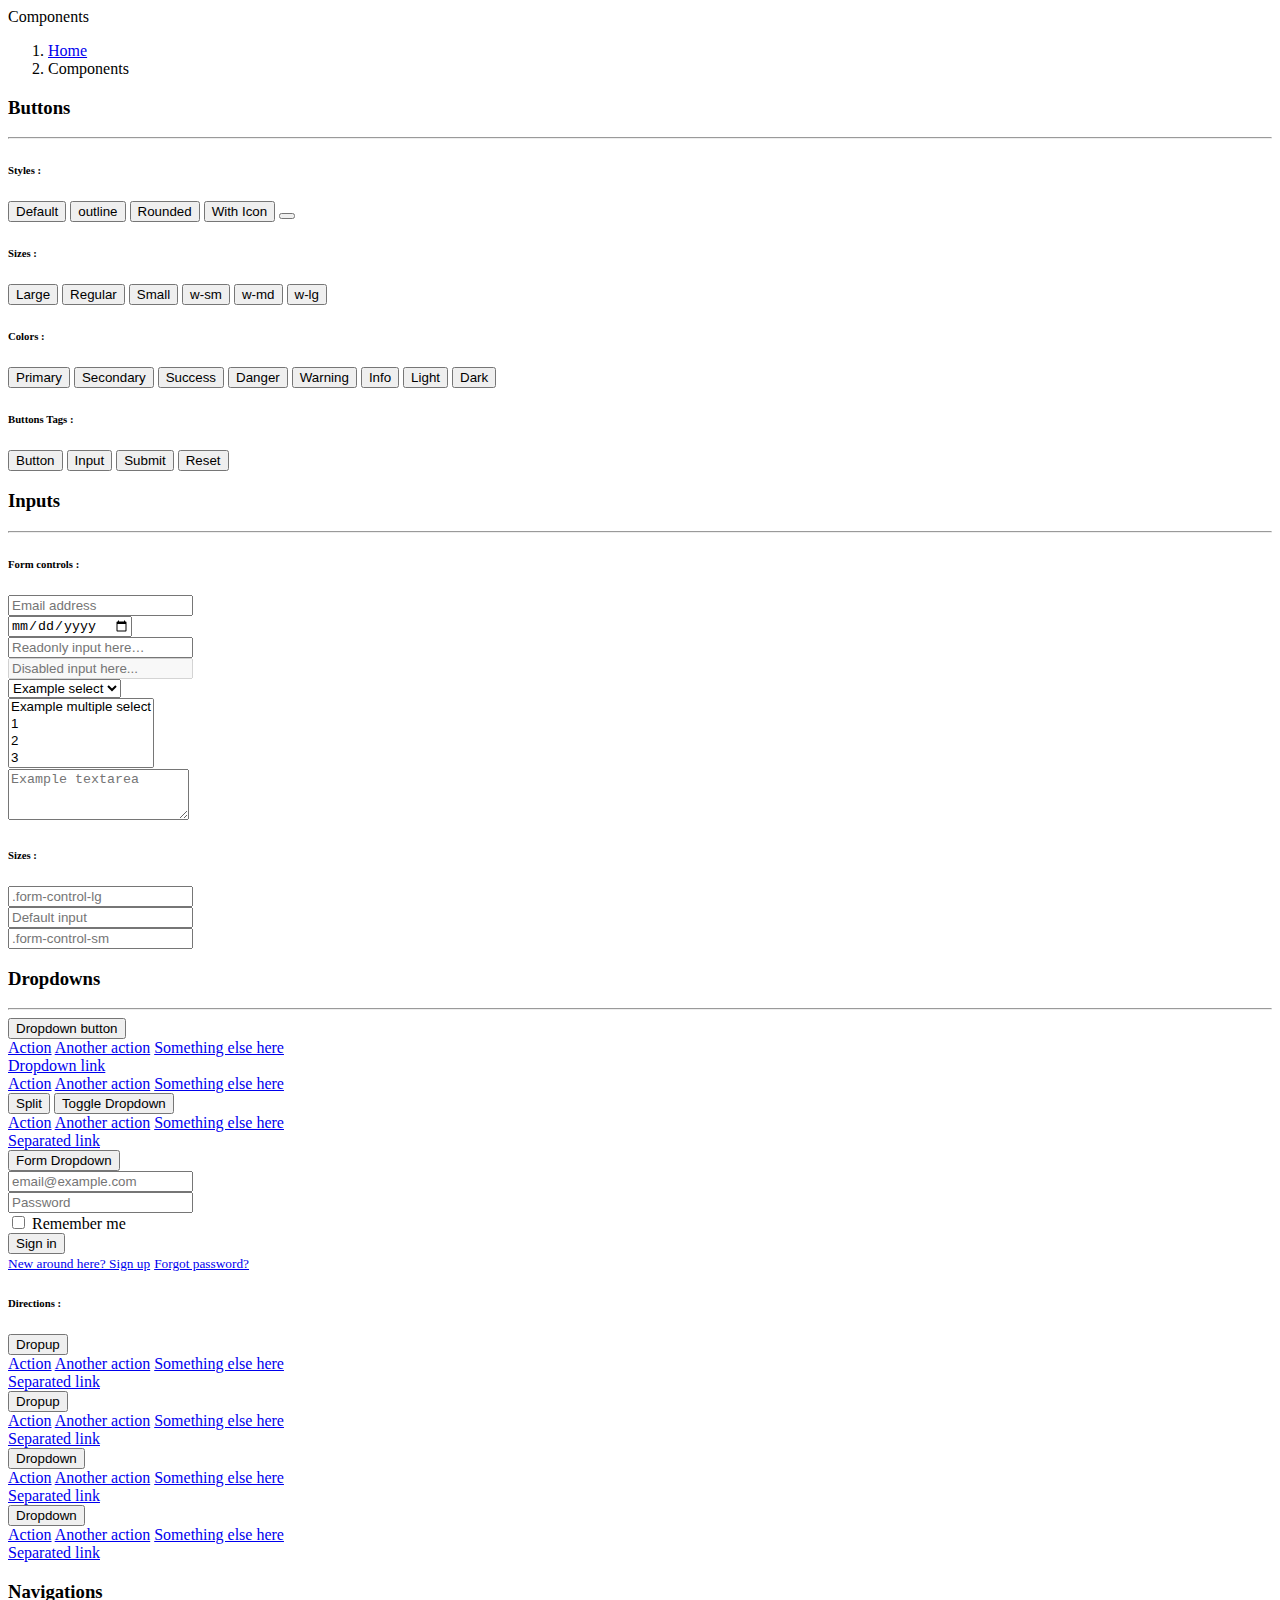
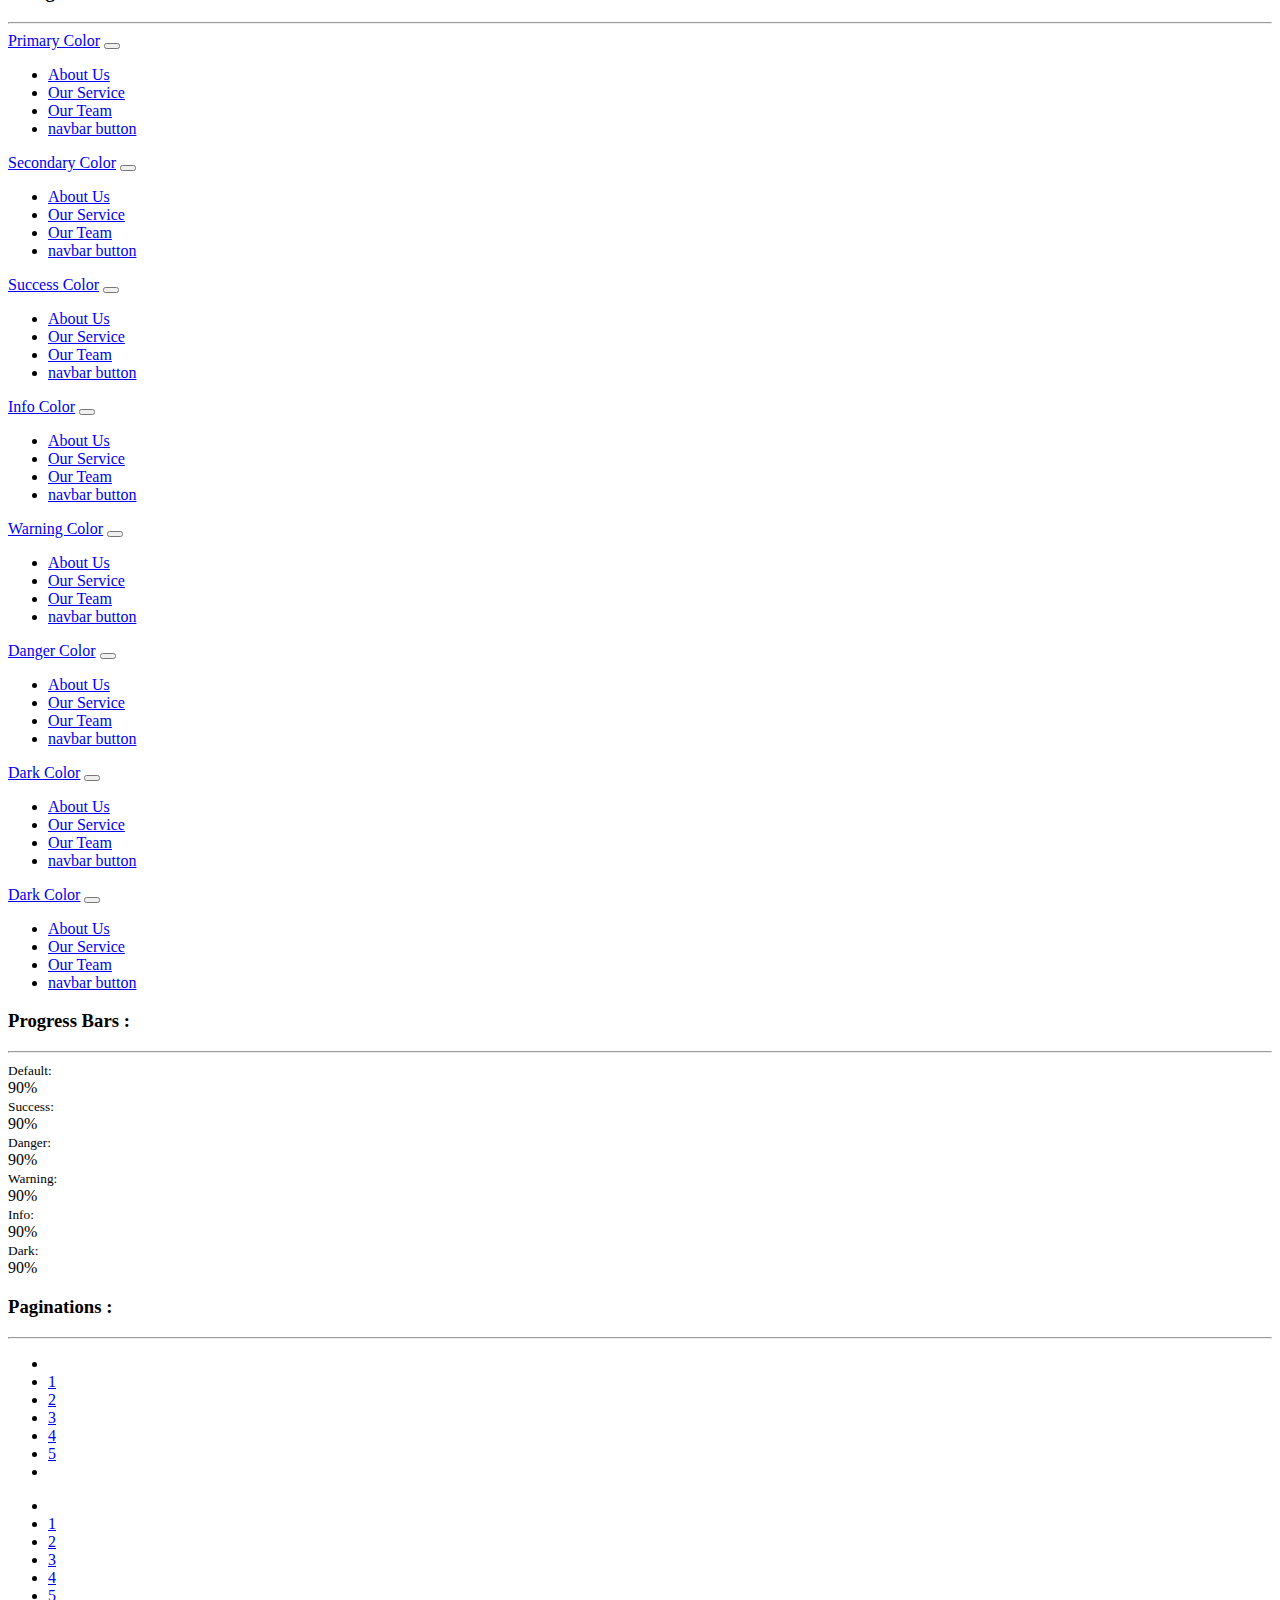
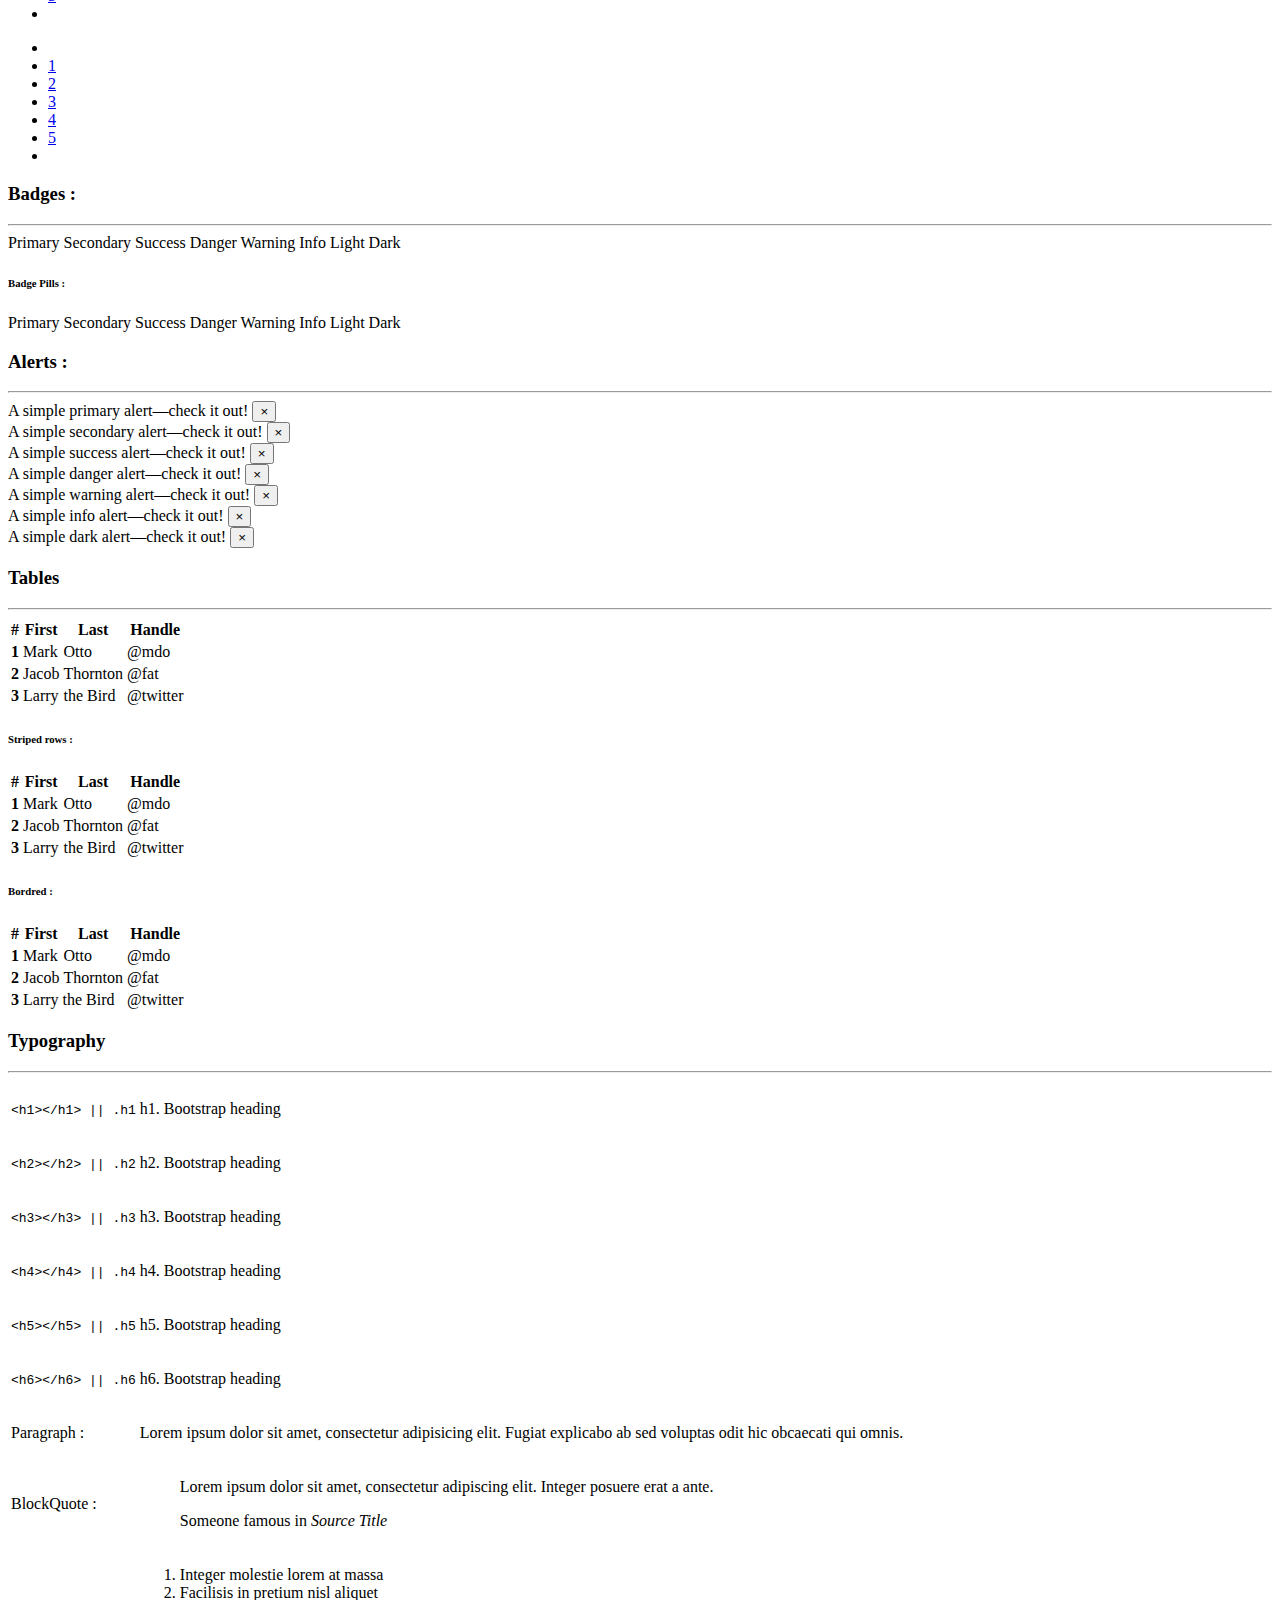
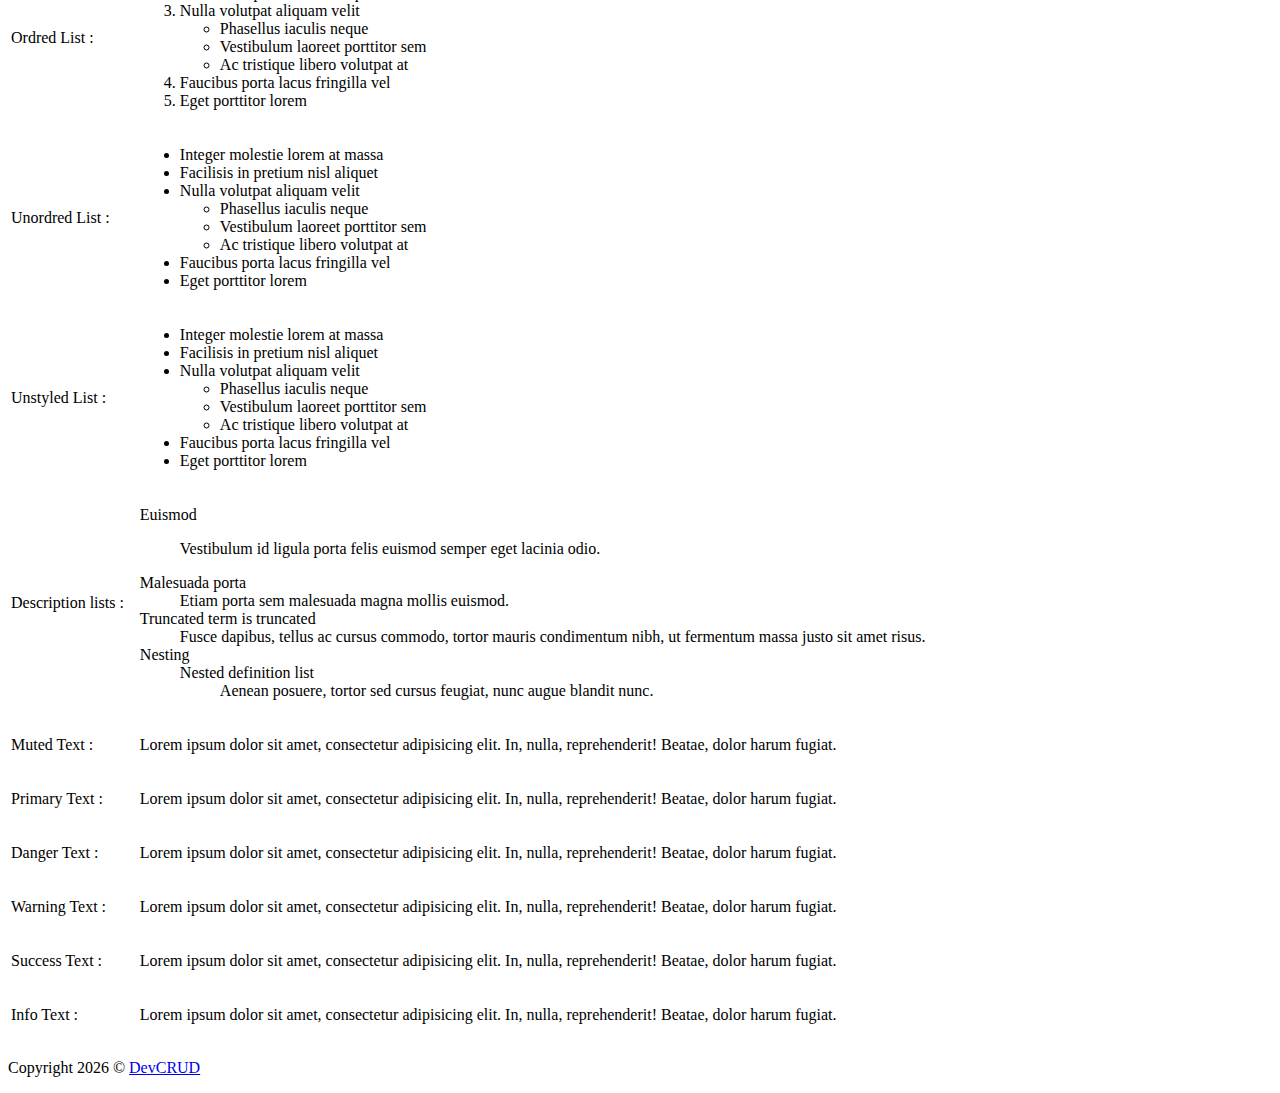
==== components.html @ 129af0d2 "changed directoery" ====
<!DOCTYPE html>
<html lang="en">
<head>
   <meta charset="utf-8">
   <meta name="viewport" content="width=device-width, initial-scale=1, shrink-to-fit=no">
   <meta name="description" content="Start your development with Meyawo landing page.">
   <meta name="author" content="Devcrud">
   <title>Meyawo Landing page | Components</title>
   <!-- font icons -->
   <link rel="stylesheet" href="assets/vendors/themify-icons/css/themify-icons.css">
   <!-- Bootstrap + Steller  -->
   <link rel="stylesheet" href="assets/css/meyawo.css">
</head>
<body>

   <!-- Page Header -->
   <header class="header header-mini"> 
      <div class="header-title">Components</div> 
      <nav aria-label="breadcrumb">
         <ol class="breadcrumb">
            <li class="breadcrumb-item"><a href="/">Home</a></li>
            <li class="breadcrumb-item active" aria-current="page">Components</li>
         </ol>
      </nav>
   </header> <!-- End Of Page Header -->

   <!-- main content -->
   <div class="container">

      <!-- Buttons -->
      <h3 class="mt-5">Buttons</h3>
      <hr>
      <h6 class="section-secondary-title">Styles :</h6>
      <button class="btn btn-primary">Default</button>
      <button class="btn btn-outline-primary">outline</button>
      <button class="btn btn-primary rounded">Rounded</button>
      <button class="btn btn-primary rounded"><i class="ti-thumb-up pr-1"></i> With Icon</button>
      <button class="btn btn-primary circle"><i class="ti-heart"></i></button>

      <h6 class="section-secondary-title mt-5">Sizes :</h6>
      <button class="btn btn-primary btn-lg">Large</button>
      <button class="btn btn-primary ">Regular</button>
      <button class="btn btn-primary btn-sm">Small</button>
      <button class="btn btn-primary w-sm ml-3">w-sm</button>
      <button class="btn btn-primary w-md">w-md</button>
      <button class="btn btn-primary w-lg">w-lg</button>

      <h6 class="section-secondary-title mt-5">Colors :</h6>          
      <button type="button" class="btn btn-primary">Primary</button>
      <button type="button" class="btn btn-secondary">Secondary</button>
      <button type="button" class="btn btn-success">Success</button>
      <button type="button" class="btn btn-danger">Danger</button>
      <button type="button" class="btn btn-warning">Warning</button>
      <button type="button" class="btn btn-info">Info</button>
      <button type="button" class="btn btn-light">Light</button>
      <button type="button" class="btn btn-dark">Dark</button>

      <h6 class="section-secondary-title mt-5">Buttons Tags :</h6>
      <button class="btn btn-primary" type="submit">Button</button>
      <input class="btn btn-primary" type="button" value="Input">
      <input class="btn btn-primary" type="submit" value="Submit">
      <input class="btn btn-primary" type="reset" value="Reset">
      
      <!-- devider -->
      <div class="py-5"></div>

      <!-- Inputs -->
      <h3>Inputs</h3>
      <hr>
      <div class="row mt-5">
         <div class="col-md-6">
            <h6 class="section-secondary-title">Form controls :</h6>        
            <div class="form-group">
               <input type="email" class="form-control" id="exampleFormControlInput1" placeholder="Email address">
            </div>
            <div class="form-group">
               <input type="date" class="form-control" id="exampleFormControlInput1" placeholder="Date">
            </div>
            <div class="form-group">
               <input class="form-control" type="text" placeholder="Readonly input here…" readonly>
            </div>
            <div class="form-group">
               <input class="form-control" id="disabledInput" type="text" placeholder="Disabled input here..." disabled>
            </div>
            <div class="form-group">
               <select class="form-control" id="exampleFormControlSelect1">
                  <option>Example select</option>
                  <option>1</option>
                  <option>2</option>
                  <option>3</option>
                  <option>4</option>
                  <option>5</option>
               </select>
            </div>
            <div class="form-group">
               <select multiple class="form-control" id="exampleFormControlSelect2">
                  <option>Example multiple select</option>
                  <option>1</option>
                  <option>2</option>
                  <option>3</option>
                  <option>4</option>
                  <option>5</option>
               </select>
            </div>
            <div class="form-group">
               <textarea class="form-control" id="exampleFormControlTextarea1" rows="3" placeholder="Example textarea"></textarea>
            </div>
         </div>
         <div class="col-md-6">
            <h6 class="section-secondary-title">Sizes :</h6>    
            <div class="form-group">
               <input class="form-control form-control-lg" type="text" placeholder=".form-control-lg">             
            </div>
            <div class="form-group">
               <input class="form-control" type="text" placeholder="Default input">
            </div>
            <div class="form-group">
               <input class="form-control form-control-sm" type="text" placeholder=".form-control-sm"> 
            </div>
         </div>
      </div> <!-- end of inputs -->   

      <!-- devider -->
      <div class="py-5"></div>             

      <!-- Dropdowns -->
      <h3 class="components-section-title font-weight-normal">Dropdowns</h3>
      <hr>
      <div class="dropdown d-inline-block">
         <button class="btn btn-outline-secondary dropdown-toggle" type="button" id="dropdownMenuButton" data-toggle="dropdown" aria-haspopup="true" aria-expanded="false">
         Dropdown button
         </button>
         <div class="dropdown-menu" aria-labelledby="dropdownMenuButton">
         <a class="dropdown-item" href="#">Action</a>
         <a class="dropdown-item" href="#">Another action</a>
         <a class="dropdown-item" href="#">Something else here</a>
         </div>
      </div>
      <div class="dropdown d-inline-block">
         <a class="btn btn-outline-secondary dropdown-toggle" href="#" role="button" id="dropdownMenuLink" data-toggle="dropdown" aria-haspopup="true" aria-expanded="false">
            Dropdown link
         </a>
         <div class="dropdown-menu" aria-labelledby="dropdownMenuLink">
            <a class="dropdown-item" href="#">Action</a>
            <a class="dropdown-item" href="#">Another action</a>
            <a class="dropdown-item" href="#">Something else here</a>
         </div>
      </div>
      <div class="btn-group">
         <button type="button" class="btn btn-outline-secondary">Split</button>
         <button type="button" class="btn btn-outline-secondary dropdown-toggle dropdown-toggle-split" data-toggle="dropdown" aria-haspopup="true" aria-expanded="false">
         <span class="sr-only">Toggle Dropdown</span>
         </button>
         <div class="dropdown-menu">
            <a class="dropdown-item" href="#">Action</a>
            <a class="dropdown-item" href="#">Another action</a>
            <a class="dropdown-item" href="#">Something else here</a>
            <div class="dropdown-divider"></div>
            <a class="dropdown-item" href="#">Separated link</a>
         </div>
      </div>
      <div class="btn-group">
         <button class="btn btn-outline-secondary dropdown-toggle" type="button" id="dropdownMenuButton" data-toggle="dropdown" aria-haspopup="true" aria-expanded="false">
            Form Dropdown
         </button>
         <div class="dropdown-menu form">
            <form class="px-4 py-3">
               <div class="form-group">
                  <input type="email" class="form-control" id="exampleDropdownFormEmail1" placeholder="email@example.com">
               </div>
               <div class="form-group">
                  <input type="password" class="form-control" id="exampleDropdownFormPassword1" placeholder="Password">
               </div>
               <div class="form-check mb-3">
                  <input type="checkbox" class="form-check-input" id="dropdownCheck">
                  <label class="form-check-label" for="dropdownCheck">
                     Remember me
                  </label>
               </div>
               <button type="submit" class="btn btn-primary btn-block">Sign in</button>
            </form>
            <div class="dropdown-divider"></div>
            <a class="dropdown-item" href="#"><small>New around here? Sign up</small></a>
            <a class="dropdown-item" href="#"><small>Forgot password?</small></a>
         </div>
      </div>       
      <h6 class="section-secondary-title mt-5">Directions :</h6>  
      <div class="btn-group dropup">
         <button type="button" class="btn btn-outline-secondary dropdown-toggle" data-toggle="dropdown" aria-haspopup="true" aria-expanded="false">
            Dropup
         </button>
         <div class="dropdown-menu">
            <a class="dropdown-item" href="#">Action</a>
            <a class="dropdown-item" href="#">Another action</a>
            <a class="dropdown-item" href="#">Something else here</a>
            <div class="dropdown-divider"></div>
            <a class="dropdown-item" href="#">Separated link</a>
         </div>
      </div>
      <div class="btn-group dropright">
         <button type="button" class="btn btn-outline-secondary dropdown-toggle" data-toggle="dropdown" aria-haspopup="true" aria-expanded="false">
            Dropup
         </button>
         <div class="dropdown-menu">
            <a class="dropdown-item" href="#">Action</a>
            <a class="dropdown-item" href="#">Another action</a>
            <a class="dropdown-item" href="#">Something else here</a>
            <div class="dropdown-divider"></div>
            <a class="dropdown-item" href="#">Separated link</a>
         </div>
      </div>
      <div class="btn-group">
         <button type="button" class="btn btn-outline-secondary dropdown-toggle" data-toggle="dropdown" aria-haspopup="true" aria-expanded="false">
            Dropdown
         </button>
         <div class="dropdown-menu">
            <a class="dropdown-item" href="#">Action</a>
            <a class="dropdown-item" href="#">Another action</a>
            <a class="dropdown-item" href="#">Something else here</a>
            <div class="dropdown-divider"></div>
            <a class="dropdown-item" href="#">Separated link</a>
         </div>
      </div>
      <div class="btn-group dropleft">
         <button type="button" class="btn btn-outline-secondary dropdown-toggle" data-toggle="dropdown" aria-haspopup="true" aria-expanded="false">
            Dropdown
         </button>
         <div class="dropdown-menu">
            <a class="dropdown-item" href="#">Action</a>
            <a class="dropdown-item" href="#">Another action</a>
            <a class="dropdown-item" href="#">Something else here</a>
            <div class="dropdown-divider"></div>
            <a class="dropdown-item" href="#">Separated link</a>
         </div>
      </div> <!-- end of Dropdowns -->  

      <!-- devider -->
      <div class="py-5"></div>   

      <!-- navbars -->
      <h3 class="components-section-title font-weight-normal mt-5">Navigations</h3>
      <hr>
      <nav class="navbar navbar-expand-sm navbar-dark bg-primary rounded shadow mb-3">
         <div class="container">
            <a class="navbar-brand" href="#">Primary Color</a>
            <button class="navbar-toggler ml-auto" type="button" data-toggle="collapse" data-target="#navbarSupportedContent" aria-controls="navbarSupportedContent" aria-expanded="false" aria-label="Toggle navigation">
            <span class="navbar-toggler-icon"></span>
            </button>
            <div class="collapse navbar-collapse" id="navbarSupportedContent">
               <ul class="navbar-nav ml-auto"> 
                  <li class="nav-item">
                     <a class="nav-link" href="#about">About Us</a>
                  </li>
                  <li class="nav-item">
                     <a class="nav-link" href="#service">Our Service</a>
                  </li>
                  <li class="nav-item">
                     <a class="nav-link" href="#team">Our Team</a>
                  </li>
                  <li class="nav-item">
                     <a href="#book-table" class="ml-4 mt-1 btn btn-light btn-sm">navbar button</a>
                  </li>
               </ul>                       
            </div>
         </div>
      </nav>
      <nav class="navbar navbar-expand-sm navbar-dark bg-secondary rounded shadow mb-3">
         <div class="container">
            <a class="navbar-brand" href="#">Secondary Color</a>
            <button class="navbar-toggler ml-auto" type="button" data-toggle="collapse" data-target="#navbarSupportedContent" aria-controls="navbarSupportedContent" aria-expanded="false" aria-label="Toggle navigation">
            <span class="navbar-toggler-icon"></span>
            </button>
            <div class="collapse navbar-collapse" id="navbarSupportedContent">
               <ul class="navbar-nav ml-auto"> 
                  <li class="nav-item">
                     <a class="nav-link" href="#about">About Us</a>
                  </li>
                  <li class="nav-item">
                     <a class="nav-link" href="#service">Our Service</a>
                  </li>
                  <li class="nav-item">
                     <a class="nav-link" href="#team">Our Team</a>
                  </li>
                  <li class="nav-item">
                     <a href="#book-table" class="ml-4 mt-1 btn btn-light btn-sm">navbar button</a>
                  </li>
               </ul>                       
            </div>
         </div>
      </nav>
      <nav class="navbar navbar-expand-sm navbar-dark bg-success rounded shadow mb-3">
         <div class="container">
            <a class="navbar-brand" href="#">Success Color</a>
            <button class="navbar-toggler ml-auto" type="button" data-toggle="collapse" data-target="#navbarSupportedContent" aria-controls="navbarSupportedContent" aria-expanded="false" aria-label="Toggle navigation">
            <span class="navbar-toggler-icon"></span>
            </button>
            <div class="collapse navbar-collapse" id="navbarSupportedContent">
               <ul class="navbar-nav ml-auto"> 
                  <li class="nav-item">
                     <a class="nav-link" href="#about">About Us</a>
                  </li>
                  <li class="nav-item">
                     <a class="nav-link" href="#service">Our Service</a>
                  </li>
                  <li class="nav-item">
                     <a class="nav-link" href="#team">Our Team</a>
                  </li>
                  <li class="nav-item">
                     <a href="#book-table" class="ml-4 mt-1 btn btn-light btn-sm">navbar button</a>
                  </li>
               </ul>                       
            </div>
         </div>
      </nav>
      <nav class="navbar navbar-expand-sm navbar-dark bg-info rounded shadow mb-3">
         <div class="container">
            <a class="navbar-brand" href="#">Info Color</a>
            <button class="navbar-toggler ml-auto" type="button" data-toggle="collapse" data-target="#navbarSupportedContent" aria-controls="navbarSupportedContent" aria-expanded="false" aria-label="Toggle navigation">
            <span class="navbar-toggler-icon"></span>
            </button>
            <div class="collapse navbar-collapse" id="navbarSupportedContent">
               <ul class="navbar-nav ml-auto"> 
                  <li class="nav-item">
                     <a class="nav-link" href="#about">About Us</a>
                  </li>
                  <li class="nav-item">
                     <a class="nav-link" href="#service">Our Service</a>
                  </li>
                  <li class="nav-item">
                     <a class="nav-link" href="#team">Our Team</a>
                  </li>
                  <li class="nav-item">
                     <a href="#book-table" class="ml-4 mt-1 btn btn-light btn-sm">navbar button</a>
                  </li>
               </ul>                       
            </div>
         </div>
      </nav>
      <nav class="navbar navbar-expand-sm navbar-dark bg-warning rounded shadow mb-3">
         <div class="container">
            <a class="navbar-brand" href="#">Warning Color</a>
            <button class="navbar-toggler ml-auto" type="button" data-toggle="collapse" data-target="#navbarSupportedContent" aria-controls="navbarSupportedContent" aria-expanded="false" aria-label="Toggle navigation">
            <span class="navbar-toggler-icon"></span>
            </button>
            <div class="collapse navbar-collapse" id="navbarSupportedContent">
               <ul class="navbar-nav ml-auto"> 
                  <li class="nav-item">
                     <a class="nav-link" href="#about">About Us</a>
                  </li>
                  <li class="nav-item">
                     <a class="nav-link" href="#service">Our Service</a>
                  </li>
                  <li class="nav-item">
                     <a class="nav-link" href="#team">Our Team</a>
                  </li>
                  <li class="nav-item">
                     <a href="#book-table" class="ml-4 mt-1 btn btn-light btn-sm">navbar button</a>
                  </li>
               </ul>                       
            </div>
         </div>
      </nav>
      <nav class="navbar navbar-expand-sm navbar-dark bg-danger rounded shadow mb-3">
         <div class="container">
            <a class="navbar-brand" href="#">Danger Color</a>
            <button class="navbar-toggler ml-auto" type="button" data-toggle="collapse" data-target="#navbarSupportedContent" aria-controls="navbarSupportedContent" aria-expanded="false" aria-label="Toggle navigation">
            <span class="navbar-toggler-icon"></span>
            </button>
            <div class="collapse navbar-collapse" id="navbarSupportedContent">
               <ul class="navbar-nav ml-auto"> 
                  <li class="nav-item">
                     <a class="nav-link" href="#about">About Us</a>
                  </li>
                  <li class="nav-item">
                     <a class="nav-link" href="#service">Our Service</a>
                  </li>
                  <li class="nav-item">
                     <a class="nav-link" href="#team">Our Team</a>
                  </li>
                  <li class="nav-item">
                     <a href="#book-table" class="ml-4 mt-1 btn btn-light btn-sm">navbar button</a>
                  </li>
               </ul>                       
            </div>
         </div>
      </nav>
      <nav class="navbar navbar-expand-sm navbar-dark bg-dark rounded shadow mb-3">
         <div class="container">
            <a class="navbar-brand" href="#">Dark Color</a>
            <button class="navbar-toggler ml-auto" type="button" data-toggle="collapse" data-target="#navbarSupportedContent" aria-controls="navbarSupportedContent" aria-expanded="false" aria-label="Toggle navigation">
            <span class="navbar-toggler-icon"></span>
            </button>
            <div class="collapse navbar-collapse" id="navbarSupportedContent">
               <ul class="navbar-nav ml-auto"> 
                  <li class="nav-item">
                     <a class="nav-link" href="#about">About Us</a>
                  </li>
                  <li class="nav-item">
                     <a class="nav-link" href="#service">Our Service</a>
                  </li>
                  <li class="nav-item">
                     <a class="nav-link" href="#team">Our Team</a>
                  </li>
                  <li class="nav-item">
                     <a href="#book-table" class="ml-4 mt-1 btn btn-light btn-sm">navbar button</a>
                  </li>
               </ul>                       
            </div>
         </div>
      </nav>
      <nav class="navbar navbar-expand-sm navbar-light bg-light rounded shadow mb-3">
         <div class="container">
            <a class="navbar-brand" href="#">Dark Color</a>
            <button class="navbar-toggler ml-auto" type="button" data-toggle="collapse" data-target="#navbarSupportedContent" aria-controls="navbarSupportedContent" aria-expanded="false" aria-label="Toggle navigation">
            <span class="navbar-toggler-icon"></span>
            </button>
            <div class="collapse navbar-collapse" id="navbarSupportedContent">
               <ul class="navbar-nav ml-auto"> 
                  <li class="nav-item">
                     <a class="nav-link" href="#about">About Us</a>
                  </li>
                  <li class="nav-item">
                     <a class="nav-link" href="#service">Our Service</a>
                  </li>
                  <li class="nav-item">
                     <a class="nav-link" href="#team">Our Team</a>
                  </li>
                  <li class="nav-item">
                     <a href="#book-table" class="ml-4 mt-1 btn btn-dark btn-sm">navbar button</a>
                  </li>
               </ul>                       
            </div>
         </div>
      </nav>
      <!-- End of navbars -->

      <!-- devider -->
      <div class="py-5"></div>   
      
      <!-- progress bars -->
      <div class="row justify-content-between">
         <div class="col-md-5">
            <h3 class="components-section-title font-weight-normal mt-5">Progress Bars :</h3>
            <hr>
            <small>Default: </small>
            <div class="progress mt-2 mb-3">
               <div class="progress-bar" role="progressbar" style="width: 90%" aria-valuenow="25" aria-valuemin="0" aria-valuemax="100"><span>90%</span></div>
            </div>
            <small>Success:</small>
            <div class="progress mt-2 mb-3">
               <div class="progress-bar bg-success" role="progressbar" style="width: 90%" aria-valuenow="25" aria-valuemin="0" aria-valuemax="100"><span>90%</span></div>
            </div>
            <small>Danger:</small>
            <div class="progress mt-2 mb-3">
               <div class="progress-bar bg-danger" role="progressbar" style="width: 90%" aria-valuenow="25" aria-valuemin="0" aria-valuemax="100"><span>90%</span></div>
            </div>
            <small>Warning:</small>
            <div class="progress mt-2 mb-3">
               <div class="progress-bar bg-warning" role="progressbar" style="width: 90%" aria-valuenow="25" aria-valuemin="0" aria-valuemax="100"><span>90%</span></div>
            </div>
            <small>Info:</small>
            <div class="progress mt-2 mb-3">
               <div class="progress-bar bg-info" role="progressbar" style="width: 90%" aria-valuenow="25" aria-valuemin="0" aria-valuemax="100"><span>90%</span></div>
            </div>
            <small>Dark:</small>
            <div class="progress mt-2 mb-3">
               <div class="progress-bar bg-dark" role="progressbar" style="width: 90%" aria-valuenow="25" aria-valuemin="0" aria-valuemax="100"><span>90%</span></div>
            </div>
         </div>
         <div class="col-md-6">
            <h3 class="components-section-title font-weight-normal mt-5">Paginations :</h3>
            <hr>
            <nav aria-label="Page navigation example">
               <ul class="pagination pagination-sm">
                  <li class="page-item"><a class="page-link" href="#"><i class="ti-angle-double-left"></i></a></li>
                  <li class="page-item"><a class="page-link" href="#">1</a></li>
                  <li class="page-item"><a class="page-link" href="#">2</a></li>
                  <li class="page-item active"><a class="page-link" href="#">3</a></li>
                  <li class="page-item"><a class="page-link" href="#">4</a></li>
                  <li class="page-item"><a class="page-link" href="#">5</a></li>
                  <li class="page-item"><a class="page-link" href="#"><i class="ti-angle-double-right"></i></a></li>
               </ul>
            </nav>
            <nav aria-label="Page navigation example">
               <ul class="pagination">
               <li class="page-item"><a class="page-link" href="#"><i class="ti-angle-double-left"></i></a></li>
                  <li class="page-item"><a class="page-link" href="#">1</a></li>
                  <li class="page-item"><a class="page-link" href="#">2</a></li>
                  <li class="page-item active"><a class="page-link" href="#">3</a></li>
                  <li class="page-item"><a class="page-link" href="#">4</a></li>
                  <li class="page-item"><a class="page-link" href="#">5</a></li>
                  <li class="page-item"><a class="page-link" href="#"><i class="ti-angle-double-right"></i></a></li>
               </ul>
            </nav>
            <nav aria-label="Page navigation example">
               <ul class="pagination pagination-lg">
                  <li class="page-item"><a class="page-link" href="#"><i class="ti-angle-double-left"></i></a></li>
                  <li class="page-item"><a class="page-link" href="#">1</a></li>
                  <li class="page-item"><a class="page-link" href="#">2</a></li>
                  <li class="page-item active"><a class="page-link" href="#">3</a></li>
                  <li class="page-item"><a class="page-link" href="#">4</a></li>
                  <li class="page-item"><a class="page-link" href="#">5</a></li>
                  <li class="page-item"><a class="page-link" href="#"><i class="ti-angle-double-right"></i></a></li>
               </ul>
            </nav>

            <!-- Badges -->
            <h3 class="components-section-title font-weight-normal mt-5">Badges :</h3>
            <hr>
            <span class="badge badge-primary">Primary</span>
            <span class="badge badge-secondary">Secondary</span>
            <span class="badge badge-success">Success</span>
            <span class="badge badge-danger">Danger</span>
            <span class="badge badge-warning">Warning</span>
            <span class="badge badge-info">Info</span>
            <span class="badge badge-light">Light</span>
            <span class="badge badge-dark">Dark</span>
            <h6 class="section-secondary-title mt-4 mb-2">Badge Pills :</h6>
            <span class="badge badge-pill badge-primary">Primary</span>
            <span class="badge badge-pill badge-secondary">Secondary</span>
            <span class="badge badge-pill badge-success">Success</span>
            <span class="badge badge-pill badge-danger">Danger</span>
            <span class="badge badge-pill badge-warning">Warning</span>
            <span class="badge badge-pill badge-info">Info</span>
            <span class="badge badge-pill badge-light">Light</span>
            <span class="badge badge-pill badge-dark">Dark</span>
         </div>
      </div> <!-- End of Progress bars -->

      <!-- devider -->
      <div class="py-5"></div>  

      <!-- Alerts -->
      <h3 class="components-section-title font-weight-normal mt-5">Alerts :</h3>
      <hr>
      <div class="alert alert-primary alert-dismissible fade show" role="alert">
         A simple primary alert—check it out!
         <button type="button" class="close" data-dismiss="alert" aria-label="Close">
            <span aria-hidden="true">&times;</span>
         </button>
      </div>
      <div class="alert alert-secondary alert-dismissible fade show" role="alert">
         A simple secondary alert—check it out!
         <button type="button" class="close" data-dismiss="alert" aria-label="Close">
            <span aria-hidden="true">&times;</span>
         </button>
      </div>
      <div class="alert alert-success alert-dismissible fade show" role="alert">
         A simple success alert—check it out!
         <button type="button" class="close" data-dismiss="alert" aria-label="Close">
            <span aria-hidden="true">&times;</span>
         </button>
      </div>
      <div class="alert alert-danger alert-dismissible fade show" role="alert">
         A simple danger alert—check it out!
         <button type="button" class="close" data-dismiss="alert" aria-label="Close">
            <span aria-hidden="true">&times;</span>
         </button>
      </div>
      <div class="alert alert-warning alert-dismissible fade show" role="alert">
         A simple warning alert—check it out!
         <button type="button" class="close" data-dismiss="alert" aria-label="Close">
            <span aria-hidden="true">&times;</span>
         </button>
      </div>
      <div class="alert alert-info alert-dismissible fade show" role="alert">
         A simple info alert—check it out!
         <button type="button" class="close" data-dismiss="alert" aria-label="Close">
            <span aria-hidden="true">&times;</span>
         </button>
      </div>
      <div class="alert alert-dark alert-dismissible fade show" role="alert">
         A simple dark alert—check it out!
         <button type="button" class="close" data-dismiss="alert" aria-label="Close">
            <span aria-hidden="true">&times;</span>
         </button>
      </div>
      <!-- end of alerts -->

      <!-- devider -->
      <div class="py-5"></div> 
   
      <!-- tables -->
      <h3 class="components-section-title">Tables</h3>
      <hr>
      <table class="table">
         <thead>
            <tr>
               <th scope="col">#</th>
               <th scope="col">First</th>
               <th scope="col">Last</th>
               <th scope="col">Handle</th>
            </tr>
         </thead>
         <tbody>
            <tr>
               <th scope="row">1</th>
               <td>Mark</td>
               <td>Otto</td>
               <td>@mdo</td>
            </tr>
            <tr>
               <th scope="row">2</th>
               <td>Jacob</td>
               <td>Thornton</td>
               <td>@fat</td>
            </tr>
            <tr>
               <th scope="row">3</th>
               <td>Larry</td>
               <td>the Bird</td>
               <td>@twitter</td>
            </tr>
         </tbody>
      </table>

      <h6 class="section-secondary-title mt-5">Striped rows :</h6>
      <table class="table table-striped">
         <thead>
            <tr>
               <th scope="col">#</th>
               <th scope="col">First</th>
               <th scope="col">Last</th>
               <th scope="col">Handle</th>
            </tr>
         </thead>
         <tbody>
            <tr>
               <th scope="row">1</th>
               <td>Mark</td>
               <td>Otto</td>
               <td>@mdo</td>
            </tr>
            <tr>
               <th scope="row">2</th>
               <td>Jacob</td>
               <td>Thornton</td>
               <td>@fat</td>
            </tr>
            <tr>
               <th scope="row">3</th>
               <td>Larry</td>
               <td>the Bird</td>
               <td>@twitter</td>
            </tr>
         </tbody>
      </table>

      <h6 class="section-secondary-title mt-5">Bordred :</h6>
      <table class="table table-bordered">
         <thead>
            <tr>
               <th scope="col">#</th>
               <th scope="col">First</th>
               <th scope="col">Last</th>
               <th scope="col">Handle</th>
            </tr>
         </thead>
         <tbody>
            <tr>
               <th scope="row">1</th>
               <td>Mark</td>
               <td>Otto</td>
               <td>@mdo</td>
            </tr>
            <tr>
               <th scope="row">2</th>
               <td>Jacob</td>
               <td>Thornton</td>
               <td>@fat</td>
            </tr>
            <tr>
               <th scope="row">3</th>
               <td colspan="2">Larry the Bird</td>
               <td>@twitter</td>
            </tr>
         </tbody>
      </table>
      <!-- end of tables -->

      <!-- devider -->
      <div class="py-5"></div> 

      <!-- typography -->
      <h3 class="components-section-title">Typography</h3>
      <hr>
      <table class="table table-borderless v-align-center">
         <tbody>
            <tr>
               <td>
                  <p><code class="highlighter-rouge">&lt;h1&gt;&lt;/h1&gt; || .h1</code></p>
               </td>
               <td class="w-75"><span class="h1">h1. Bootstrap heading</span></td>
            </tr>
            <tr>
               <td>
                  <p><code class="highlighter-rouge">&lt;h2&gt;&lt;/h2&gt; || .h2</code></p>
               </td>
               <td><span class="h2">h2. Bootstrap heading</span></td>
            </tr>
            <tr>
               <td>
                  <p><code class="highlighter-rouge">&lt;h3&gt;&lt;/h3&gt; || .h3</code></p>
               </td>
               <td><span class="h3">h3. Bootstrap heading</span></td>
            </tr>
            <tr>
               <td>
                  <p><code class="highlighter-rouge">&lt;h4&gt;&lt;/h4&gt; || .h4</code></p>
               </td>
               <td><span class="h4">h4. Bootstrap heading</span></td>
            </tr>
            <tr>
               <td>
                  <p><code class="highlighter-rouge">&lt;h5&gt;&lt;/h5&gt; || .h5</code></p>
               </td>
               <td><span class="h5">h5. Bootstrap heading</span></td>
            </tr>
            <tr>
               <td>
                  <p><code class="highlighter-rouge">&lt;h6&gt;&lt;/h6&gt; || .h6</code></p>
               </td>
               <td><span class="h6">h6. Bootstrap heading</span></td>
            </tr>
            <tr>
               <td>
                  <p class="font-weight-bold text-muted">Paragraph :</p>
               </td>
               <td><p>Lorem ipsum dolor sit amet, consectetur adipisicing elit. Fugiat explicabo ab sed voluptas odit hic obcaecati qui omnis.</p></td>
            </tr>
            <tr>
               <td>
                  <p class="font-weight-bold text-muted">BlockQuote :</p>
               </td>
               <td>
                  <blockquote class="blockquote">
                     <p class="mb-0">Lorem ipsum dolor sit amet, consectetur adipiscing elit. Integer posuere erat a ante.</p>
                     <footer class="blockquote-footer">Someone famous in <cite title="Source Title">Source Title</cite></footer>
                  </blockquote>
               </td>
            </tr>

            <tr>
               <td><p class="font-weight-bold text-muted">Ordred List :</p></td>
               <td>
                  <ol>
                     <li>Integer molestie lorem at massa</li>
                     <li>Facilisis in pretium nisl aliquet</li>
                     <li>Nulla volutpat aliquam velit
                        <ul>
                           <li>Phasellus iaculis neque</li>
                           <li>Vestibulum laoreet porttitor sem</li>
                           <li>Ac tristique libero volutpat at</li>
                        </ul>
                     </li>
                     <li>Faucibus porta lacus fringilla vel</li>
                     <li>Eget porttitor lorem</li>
                  </ol>
               </td>
            </tr>
            <tr>
               <td><p class="font-weight-bold text-muted">Unordred List :</p></td>
               <td>
                  <ul >
                     <li>Integer molestie lorem at massa</li>
                     <li>Facilisis in pretium nisl aliquet</li>
                     <li>Nulla volutpat aliquam velit
                        <ul>
                           <li>Phasellus iaculis neque</li>
                           <li>Vestibulum laoreet porttitor sem</li>
                           <li>Ac tristique libero volutpat at</li>
                        </ul>
                     </li>
                     <li>Faucibus porta lacus fringilla vel</li>
                     <li>Eget porttitor lorem</li>
                  </ul>
               </td>
            </tr>
            <tr>
               <td><p class="font-weight-bold text-muted">Unstyled List :</p></td>
               <td>
                  <ul class="list-unstyled">
                     <li>Integer molestie lorem at massa</li>
                     <li>Facilisis in pretium nisl aliquet</li>
                     <li>Nulla volutpat aliquam velit
                        <ul>
                           <li>Phasellus iaculis neque</li>
                           <li>Vestibulum laoreet porttitor sem</li>
                           <li>Ac tristique libero volutpat at</li>
                        </ul>
                     </li>
                     <li>Faucibus porta lacus fringilla vel</li>
                     <li>Eget porttitor lorem</li>
                  </ul>
               </td>
            </tr>
            <tr>
               <td class="font-weight-bold text-muted">Description lists : </td>
               <td>
                  <dl class="row">
                     <dt class="col-sm-3">Euismod</dt>
                     <dd class="col-sm-9">
                        <p>Vestibulum id ligula porta felis euismod semper eget lacinia odio.</p>
                     </dd>

                     <dt class="col-sm-3">Malesuada porta</dt>
                     <dd class="col-sm-9">Etiam porta sem malesuada magna mollis euismod.</dd>

                     <dt class="col-sm-3 text-truncate">Truncated term is truncated</dt>
                     <dd class="col-sm-9">Fusce dapibus, tellus ac cursus commodo, tortor mauris condimentum nibh, ut fermentum massa justo sit amet risus.</dd>

                     <dt class="col-sm-3">Nesting</dt>
                     <dd class="col-sm-9">
                        <dl class="row">
                           <dt class="col-sm-4">Nested definition list</dt>
                           <dd class="col-sm-8">Aenean posuere, tortor sed cursus feugiat, nunc augue blandit nunc.</dd>
                        </dl>
                     </dd>
                  </dl>
               </td>
            </tr>
            <tr>
               <td>
                  <p class="font-weight-bold text-muted">Muted Text :</p>
               </td>
               <td>
                  <p class="text-muted">Lorem ipsum dolor sit amet, consectetur adipisicing elit. In, nulla, reprehenderit! Beatae, dolor harum fugiat.</p>
               </td>
            </tr>
            <tr>
               <td>
                  <p class="font-weight-bold text-muted">Primary Text :</p>
               </td>
               <td>
                  <p class="text-primary">Lorem ipsum dolor sit amet, consectetur adipisicing elit. In, nulla, reprehenderit! Beatae, dolor harum fugiat.</p>
               </td>
            </tr>
            <tr>
               <td>
                  <p class="font-weight-bold text-muted">Danger Text :</p>
               </td>
               <td>
                  <p class="text-danger">Lorem ipsum dolor sit amet, consectetur adipisicing elit. In, nulla, reprehenderit! Beatae, dolor harum fugiat.</p>
               </td>
            </tr>
            <tr>
               <td>
                  <p class="font-weight-bold text-muted">Warning Text :</p>
               </td>
               <td>
                  <p class="text-warning">Lorem ipsum dolor sit amet, consectetur adipisicing elit. In, nulla, reprehenderit! Beatae, dolor harum fugiat.</p>
               </td>
            </tr>
            <tr>
               <td>
                  <p class="font-weight-bold text-muted">Success Text :</p>
               </td>
               <td>
                  <p class="text-success">Lorem ipsum dolor sit amet, consectetur adipisicing elit. In, nulla, reprehenderit! Beatae, dolor harum fugiat.</p>
               </td>
            </tr>
            <tr>
               <td>
                  <p class="font-weight-bold text-muted">Info Text :</p>
               </td>
               <td>
                  <p class="text-info">Lorem ipsum dolor sit amet, consectetur adipisicing elit. In, nulla, reprehenderit! Beatae, dolor harum fugiat.</p>
               </td>
            </tr>
         </tbody>
      </table>
   </div>
   <!-- end of typography -->

   <!-- footer -->
    <div class="container mt-5">
        <footer class="footer">       
            <p class="mb-0">Copyright <script>document.write(new Date().getFullYear())</script> &copy; <a href="http://www.devcrud.com">DevCRUD</a></p>
            <div class="social-links text-right m-auto ml-sm-auto">
                <a href="javascript:void(0)" class="link"><i class="ti-facebook"></i></a>
                <a href="javascript:void(0)" class="link"><i class="ti-twitter-alt"></i></a>
                <a href="javascript:void(0)" class="link"><i class="ti-google"></i></a>
                <a href="javascript:void(0)" class="link"><i class="ti-pinterest-alt"></i></a>
                <a href="javascript:void(0)" class="link"><i class="ti-instagram"></i></a>
                <a href="javascript:void(0)" class="link"><i class="ti-rss"></i></a>
            </div>
        </footer>
    </div> <!-- end of page footer -->
   
   <!-- core  -->
   <script src="assets/vendors/jquery/jquery-3.4.1.js"></script>
   <script src="assets/vendors/bootstrap/bootstrap.bundle.js"></script>

</body>
</html>
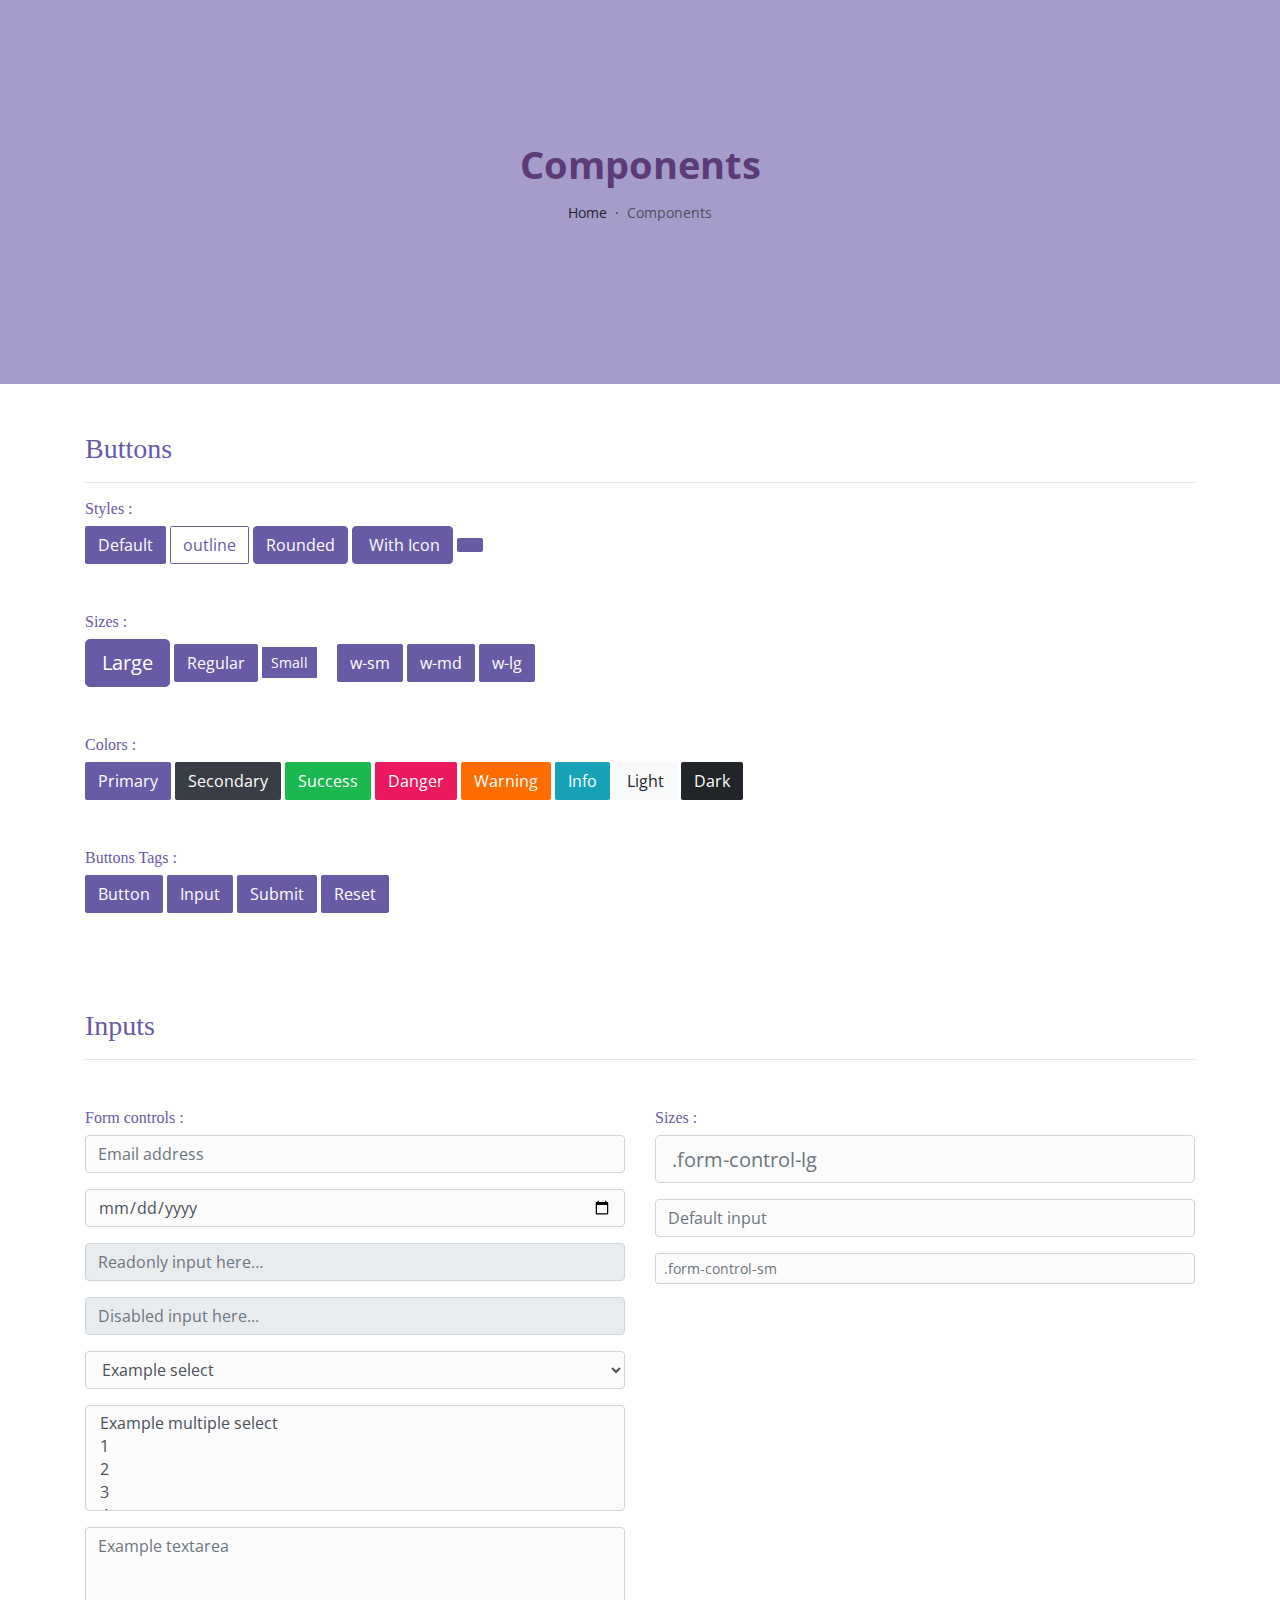
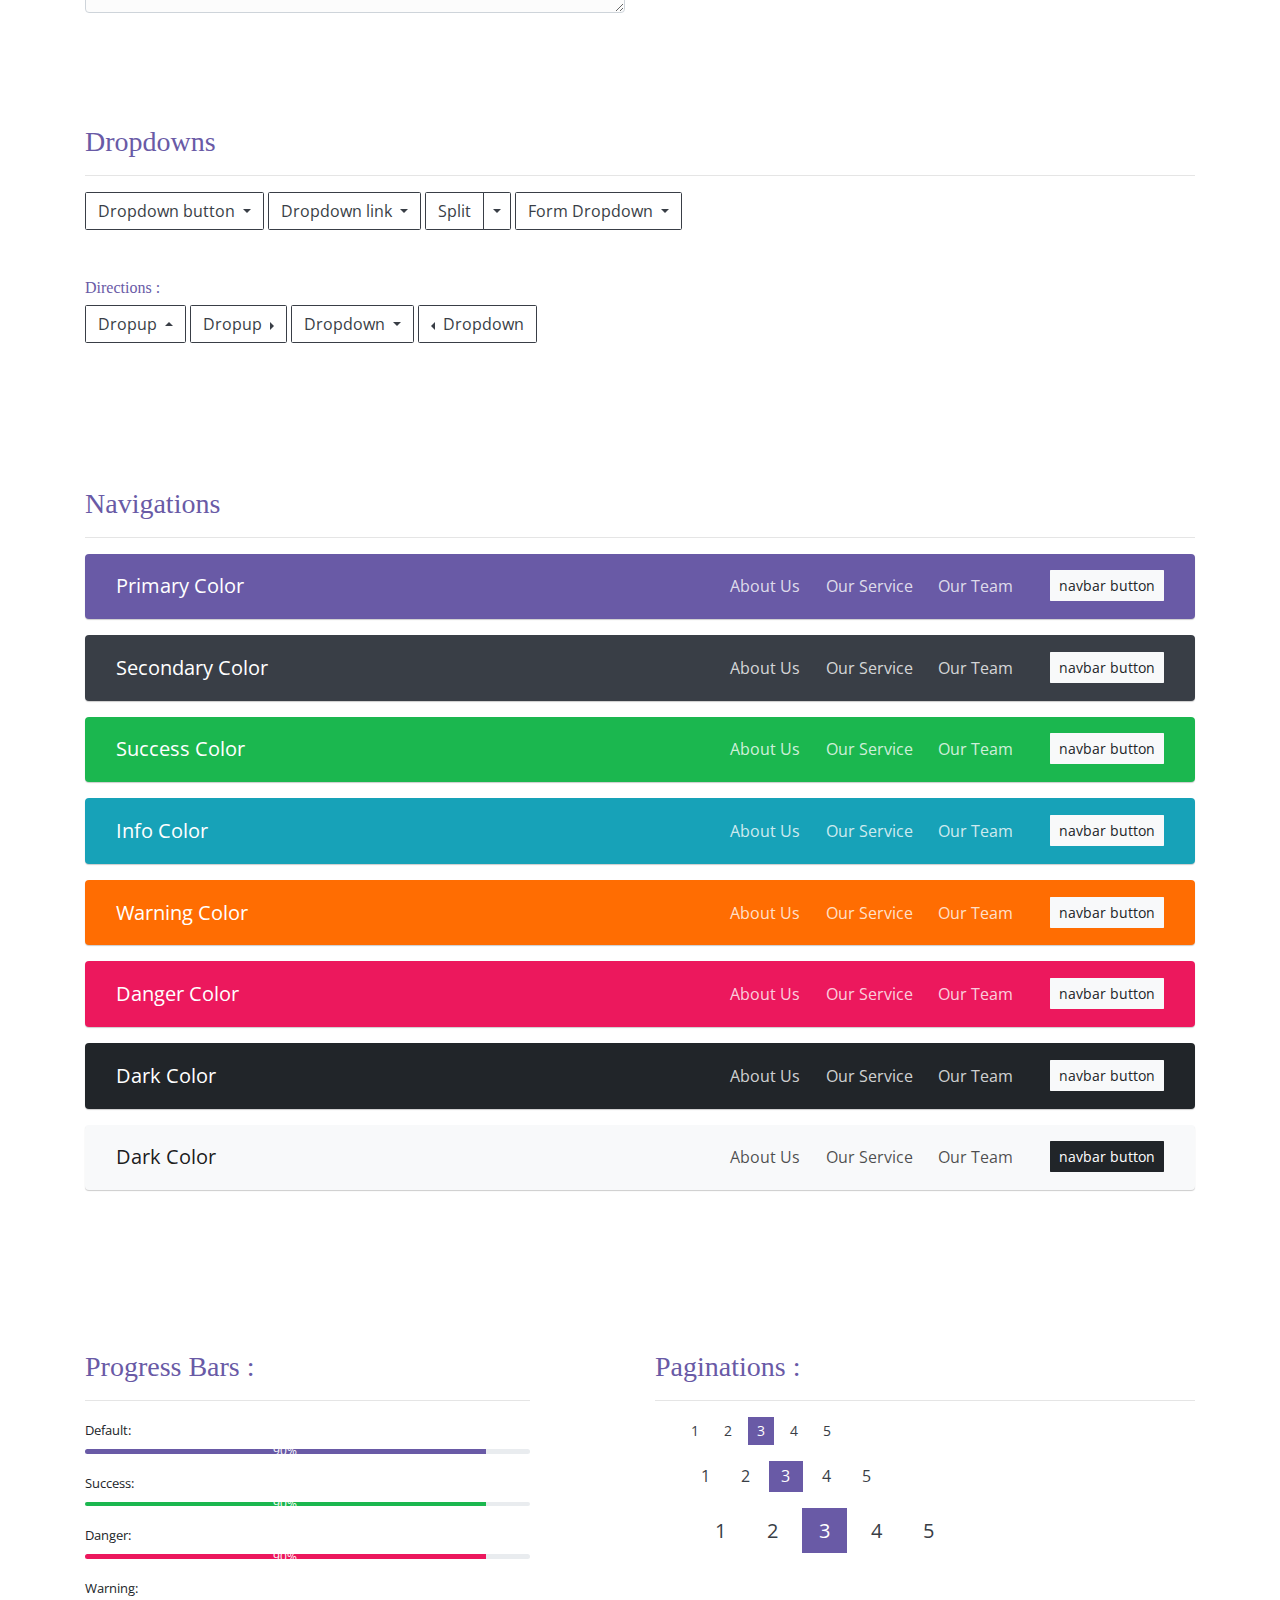
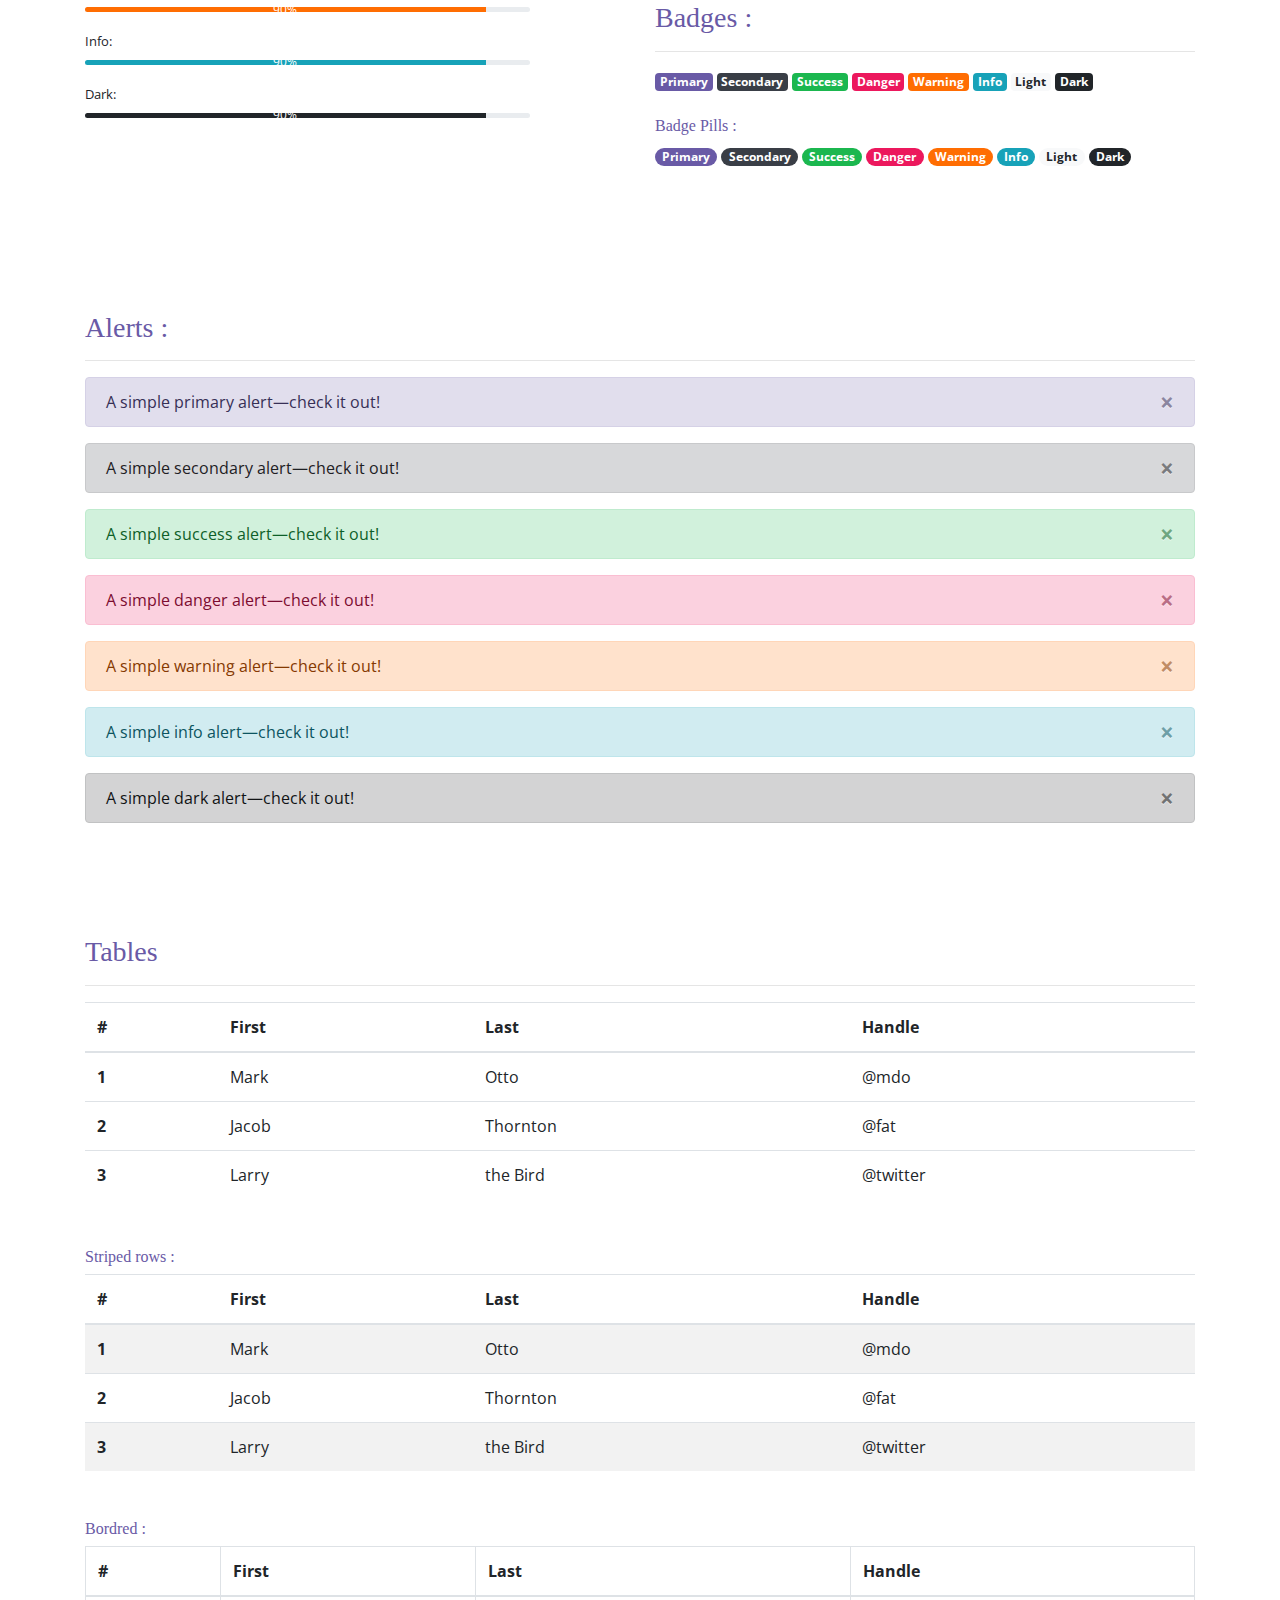
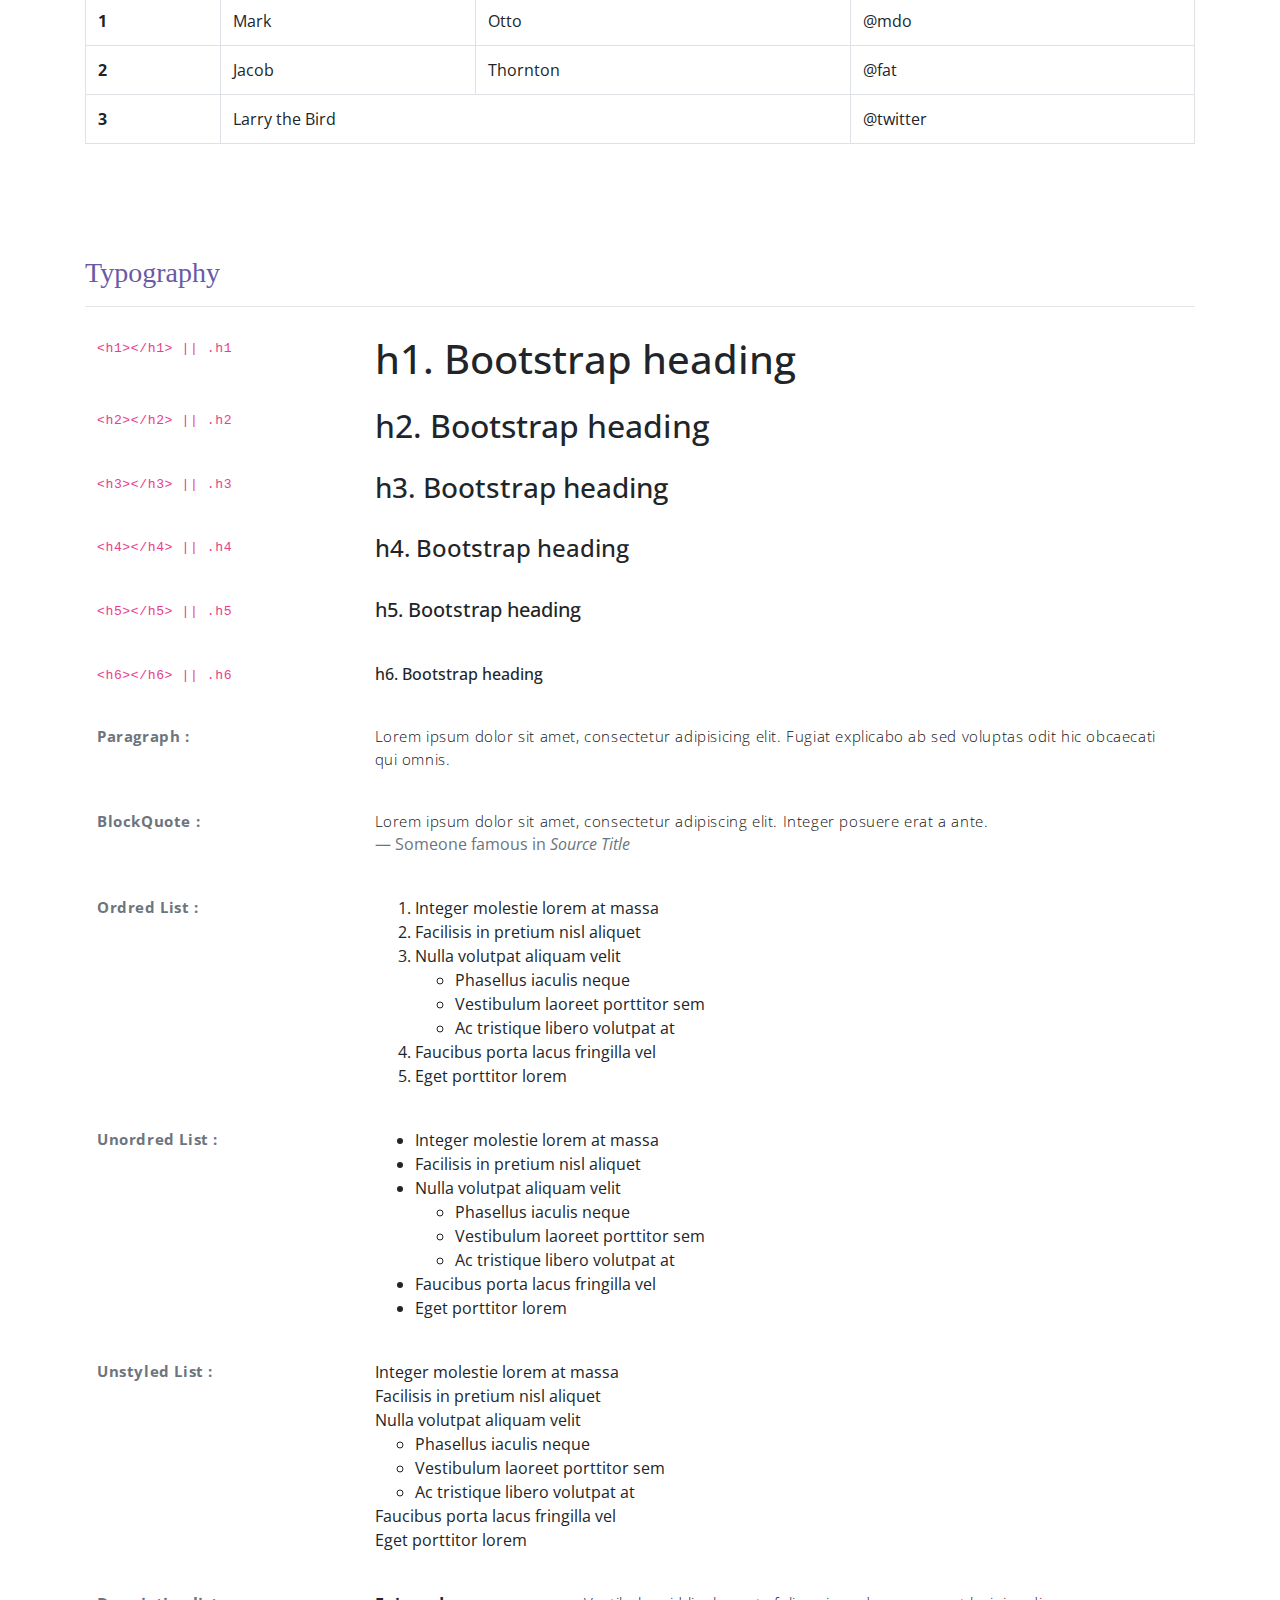
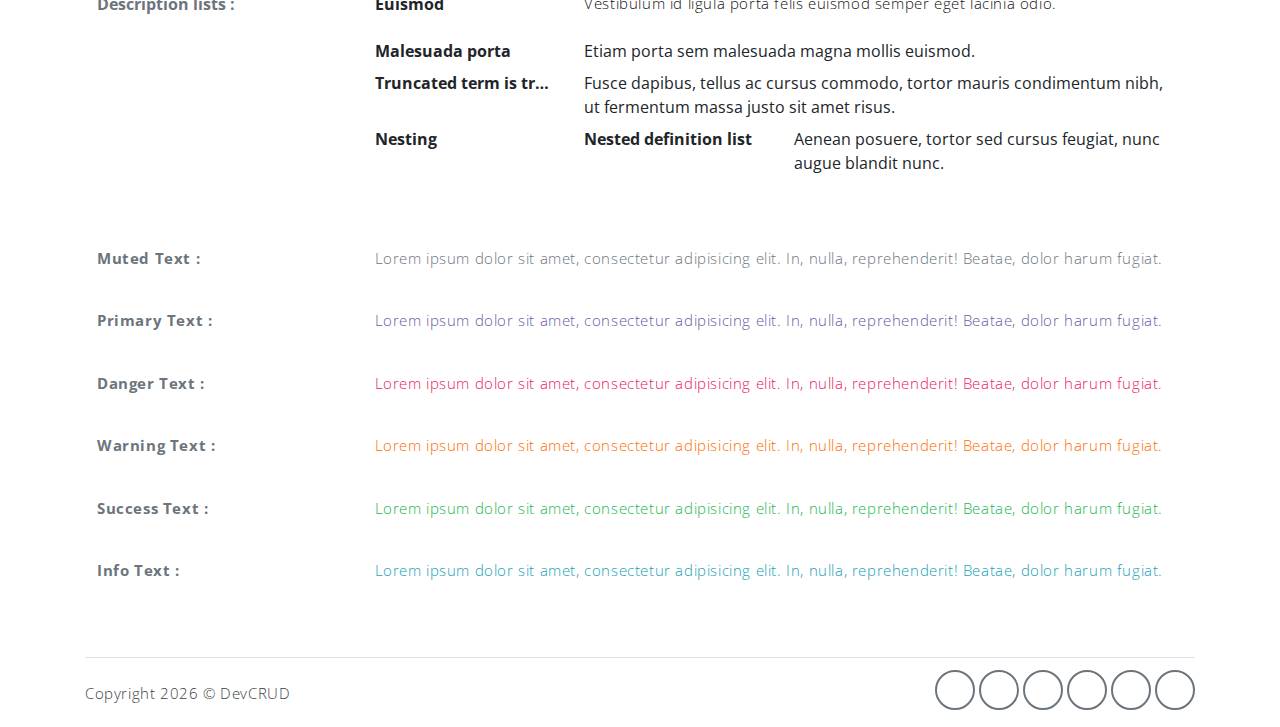
==== commit 4b79f0b8: "added all required files" ====
--- a/components.html
+++ b/components.html
@@ -5,11 +5,11 @@
    <meta name="viewport" content="width=device-width, initial-scale=1, shrink-to-fit=no">
    <meta name="description" content="Start your development with Meyawo landing page.">
    <meta name="author" content="Devcrud">
-   <title>Meyawo Landing page | Components</title>
+   <title>Salman Ahmad</title>
    <!-- font icons -->
-   <link rel="stylesheet" href="assets/vendors/themify-icons/css/themify-icons.css">
+   <link rel="stylesheet" href="./public_html/vendors/themify-icons/css/themify-icons.css">
    <!-- Bootstrap + Steller  -->
-   <link rel="stylesheet" href="assets/css/meyawo.css">
+   <link rel="stylesheet" href="./public_html/assets/css/meyawo.css">
 </head>
 <body>
 
@@ -888,8 +888,8 @@
     </div> <!-- end of page footer -->
    
    <!-- core  -->
-   <script src="assets/vendors/jquery/jquery-3.4.1.js"></script>
-   <script src="assets/vendors/bootstrap/bootstrap.bundle.js"></script>
+   <script src="./public_html/vendors/jquery/jquery-3.4.1.js"></script>
+   <script src="./public_html/vendors/bootstrap/bootstrap.bundle.js"></script>
 
 </body>
 </html>
--- a/public_html/assets/css/meyawo.css
+++ b/public_html/assets/css/meyawo.css
@@ -0,0 +1,12242 @@
+@charset "UTF-8";
+/*!
+=========================================================
+* Meyawo Landing page
+=========================================================
+
+* Copyright: 2019 DevCRUD (https://devcrud.com)
+* Licensed: (https://devcrud.com/licenses)
+* Coded by www.devcrud.com
+
+=========================================================
+
+* The above copyright notice and this permission notice shall be included in all copies or substantial portions of the Software.
+*/
+@import url("https://fonts.googleapis.com/css?family=Baloo+Paaji|Open+Sans:300,300i,400,400i,600,600i,700,700i");
+:root {
+  --blue: #1e549f;
+  --indigo: #695aa6;
+  --purple: #6f42c1;
+  --pink: #e83e8c;
+  --red: #ec185d;
+  --orange: #ff6d02;
+  --yellow: #ffc107;
+  --green: #1bb74f;
+  --teal: #20c997;
+  --cyan: #17a2b8;
+  --white: #fff;
+  --gray: #6c757d;
+  --gray-dark: #393e46;
+  --primary: #695aa6;
+  --secondary: #393e46;
+  --success: #1bb74f;
+  --info: #17a2b8;
+  --warning: #ff6d02;
+  --danger: #ec185d;
+  --light: #f8f9fa;
+  --dark: #212529;
+  --breakpoint-xs: 0;
+  --breakpoint-sm: 576px;
+  --breakpoint-md: 768px;
+  --breakpoint-lg: 992px;
+  --breakpoint-xl: 1200px;
+  --font-family-sans-serif: "Open Sans", sans-serif;
+  --font-family-monospace: SFMono-Regular, Menlo, Monaco, Consolas, "Liberation Mono", "Courier New", monospace;
+}
+
+*,
+*::before,
+*::after {
+  box-sizing: border-box;
+}
+
+html {
+  font-family: sans-serif;
+  line-height: 1.15;
+  -webkit-text-size-adjust: 100%;
+  -webkit-tap-highlight-color: rgba(0, 0, 0, 0);
+}
+
+article, aside, figcaption, figure, footer, header, hgroup, main, nav, section {
+  display: block;
+}
+
+body {
+  margin: 0;
+  font-family: "Open Sans", sans-serif;
+  font-size: 1rem;
+  font-weight: 400;
+  line-height: 1.5;
+  color: #212529;
+  text-align: left;
+  background-color: #fff;
+}
+
+[tabindex="-1"]:focus {
+  outline: 0 !important;
+}
+
+hr {
+  box-sizing: content-box;
+  height: 0;
+  overflow: visible;
+}
+
+h1, h2, h3, h4, h5, h6 {
+  margin-top: 0;
+  margin-bottom: 0.5rem;
+}
+
+p {
+  margin-top: 0;
+  margin-bottom: 1rem;
+}
+
+abbr[title],
+abbr[data-original-title] {
+  text-decoration: underline;
+  -webkit-text-decoration: underline dotted;
+          text-decoration: underline dotted;
+  cursor: help;
+  border-bottom: 0;
+  -webkit-text-decoration-skip-ink: none;
+          text-decoration-skip-ink: none;
+}
+
+address {
+  margin-bottom: 1rem;
+  font-style: normal;
+  line-height: inherit;
+}
+
+ol,
+ul,
+dl {
+  margin-top: 0;
+  margin-bottom: 1rem;
+}
+
+ol ol,
+ul ul,
+ol ul,
+ul ol {
+  margin-bottom: 0;
+}
+
+dt {
+  font-weight: 700;
+}
+
+dd {
+  margin-bottom: .5rem;
+  margin-left: 0;
+}
+
+blockquote {
+  margin: 0 0 1rem;
+}
+
+b,
+strong {
+  font-weight: bolder;
+}
+
+small {
+  font-size: 80%;
+}
+
+sub,
+sup {
+  position: relative;
+  font-size: 75%;
+  line-height: 0;
+  vertical-align: baseline;
+}
+
+sub {
+  bottom: -.25em;
+}
+
+sup {
+  top: -.5em;
+}
+
+a {
+  color: #695aa6;
+  text-decoration: none;
+  background-color: transparent;
+}
+
+a:hover {
+  color: #493f75;
+  text-decoration: none;
+}
+
+a:not([href]):not([tabindex]) {
+  color: inherit;
+  text-decoration: none;
+}
+
+a:not([href]):not([tabindex]):hover, a:not([href]):not([tabindex]):focus {
+  color: inherit;
+  text-decoration: none;
+}
+
+a:not([href]):not([tabindex]):focus {
+  outline: 0;
+}
+
+pre,
+code,
+kbd,
+samp {
+  font-family: SFMono-Regular, Menlo, Monaco, Consolas, "Liberation Mono", "Courier New", monospace;
+  font-size: 1em;
+}
+
+pre {
+  margin-top: 0;
+  margin-bottom: 1rem;
+  overflow: auto;
+}
+
+figure {
+  margin: 0 0 1rem;
+}
+
+img {
+  vertical-align: middle;
+  border-style: none;
+}
+
+svg {
+  overflow: hidden;
+  vertical-align: middle;
+}
+
+table {
+  border-collapse: collapse;
+}
+
+caption {
+  padding-top: 0.75rem;
+  padding-bottom: 0.75rem;
+  color: #6c757d;
+  text-align: left;
+  caption-side: bottom;
+}
+
+th {
+  text-align: inherit;
+}
+
+label {
+  display: inline-block;
+  margin-bottom: 0.5rem;
+}
+
+button {
+  border-radius: 0;
+}
+
+button:focus {
+  outline: 1px dotted;
+  outline: 5px auto -webkit-focus-ring-color;
+}
+
+input,
+button,
+select,
+optgroup,
+textarea {
+  margin: 0;
+  font-family: inherit;
+  font-size: inherit;
+  line-height: inherit;
+}
+
+button,
+input {
+  overflow: visible;
+}
+
+button,
+select {
+  text-transform: none;
+}
+
+select {
+  word-wrap: normal;
+}
+
+button,
+[type="button"],
+[type="reset"],
+[type="submit"] {
+  -webkit-appearance: button;
+}
+
+button:not(:disabled),
+[type="button"]:not(:disabled),
+[type="reset"]:not(:disabled),
+[type="submit"]:not(:disabled) {
+  cursor: pointer;
+}
+
+button::-moz-focus-inner,
+[type="button"]::-moz-focus-inner,
+[type="reset"]::-moz-focus-inner,
+[type="submit"]::-moz-focus-inner {
+  padding: 0;
+  border-style: none;
+}
+
+input[type="radio"],
+input[type="checkbox"] {
+  box-sizing: border-box;
+  padding: 0;
+}
+
+input[type="date"],
+input[type="time"],
+input[type="datetime-local"],
+input[type="month"] {
+  -webkit-appearance: listbox;
+}
+
+textarea {
+  overflow: auto;
+  resize: vertical;
+}
+
+fieldset {
+  min-width: 0;
+  padding: 0;
+  margin: 0;
+  border: 0;
+}
+
+legend {
+  display: block;
+  width: 100%;
+  max-width: 100%;
+  padding: 0;
+  margin-bottom: .5rem;
+  font-size: 1.5rem;
+  line-height: inherit;
+  color: inherit;
+  white-space: normal;
+}
+
+progress {
+  vertical-align: baseline;
+}
+
+[type="number"]::-webkit-inner-spin-button,
+[type="number"]::-webkit-outer-spin-button {
+  height: auto;
+}
+
+[type="search"] {
+  outline-offset: -2px;
+  -webkit-appearance: none;
+}
+
+[type="search"]::-webkit-search-decoration {
+  -webkit-appearance: none;
+}
+
+::-webkit-file-upload-button {
+  font: inherit;
+  -webkit-appearance: button;
+}
+
+output {
+  display: inline-block;
+}
+
+summary {
+  display: list-item;
+  cursor: pointer;
+}
+
+template {
+  display: none;
+}
+
+[hidden] {
+  display: none !important;
+}
+
+h1, h2, h3, h4, h5, h6,
+.h1, .h2, .h3, .h4, .h5, .h6 {
+  margin-bottom: 0.5rem;
+  font-weight: 500;
+  line-height: 1.2;
+}
+
+h1, .h1 {
+  font-size: 2.5rem;
+}
+
+h2, .h2 {
+  font-size: 2rem;
+}
+
+h3, .h3 {
+  font-size: 1.75rem;
+}
+
+h4, .h4 {
+  font-size: 1.5rem;
+}
+
+h5, .h5 {
+  font-size: 1.25rem;
+}
+
+h6, .h6 {
+  font-size: 1rem;
+}
+
+.lead {
+  font-size: 1.25rem;
+  font-weight: 300;
+}
+
+.display-1 {
+  font-size: 6rem;
+  font-weight: 300;
+  line-height: 1.2;
+}
+
+.display-2 {
+  font-size: 5.5rem;
+  font-weight: 300;
+  line-height: 1.2;
+}
+
+.display-3 {
+  font-size: 4.5rem;
+  font-weight: 300;
+  line-height: 1.2;
+}
+
+.display-4 {
+  font-size: 3.5rem;
+  font-weight: 300;
+  line-height: 1.2;
+}
+
+hr {
+  margin-top: 1rem;
+  margin-bottom: 1rem;
+  border: 0;
+  border-top: 1px solid rgba(0, 0, 0, 0.1);
+}
+
+small,
+.small {
+  font-size: 80%;
+  font-weight: 400;
+}
+
+mark,
+.mark {
+  padding: 0.2em;
+  background-color: #fcf8e3;
+}
+
+.list-unstyled {
+  padding-left: 0;
+  list-style: none;
+}
+
+.list-inline {
+  padding-left: 0;
+  list-style: none;
+}
+
+.list-inline-item {
+  display: inline-block;
+}
+
+.list-inline-item:not(:last-child) {
+  margin-right: 0.5rem;
+}
+
+.initialism {
+  font-size: 90%;
+  text-transform: uppercase;
+}
+
+.blockquote {
+  margin-bottom: 1rem;
+  font-size: 1.25rem;
+}
+
+.blockquote-footer {
+  display: block;
+  font-size: 80%;
+  color: #6c757d;
+}
+
+.blockquote-footer::before {
+  content: "\2014\00A0";
+}
+
+.img-fluid {
+  max-width: 100%;
+  height: auto;
+}
+
+.img-thumbnail {
+  padding: 0.25rem;
+  background-color: #fff;
+  border: 1px solid #dee2e6;
+  border-radius: 0.25rem;
+  max-width: 100%;
+  height: auto;
+}
+
+.figure {
+  display: inline-block;
+}
+
+.figure-img {
+  margin-bottom: 0.5rem;
+  line-height: 1;
+}
+
+.figure-caption {
+  font-size: 90%;
+  color: #6c757d;
+}
+
+code {
+  font-size: 87.5%;
+  color: #e83e8c;
+  word-break: break-word;
+}
+
+a > code {
+  color: inherit;
+}
+
+kbd {
+  padding: 0.2rem 0.4rem;
+  font-size: 87.5%;
+  color: #fff;
+  background-color: #212529;
+  border-radius: 0.2rem;
+}
+
+kbd kbd {
+  padding: 0;
+  font-size: 100%;
+  font-weight: 700;
+}
+
+pre {
+  display: block;
+  font-size: 87.5%;
+  color: #212529;
+}
+
+pre code {
+  font-size: inherit;
+  color: inherit;
+  word-break: normal;
+}
+
+.pre-scrollable {
+  max-height: 340px;
+  overflow-y: scroll;
+}
+
+.container {
+  width: 100%;
+  padding-right: 15px;
+  padding-left: 15px;
+  margin-right: auto;
+  margin-left: auto;
+}
+
+@media (min-width: 576px) {
+  .container {
+    max-width: 540px;
+  }
+}
+
+@media (min-width: 768px) {
+  .container {
+    max-width: 720px;
+  }
+}
+
+@media (min-width: 992px) {
+  .container {
+    max-width: 960px;
+  }
+}
+
+@media (min-width: 1200px) {
+  .container {
+    max-width: 1140px;
+  }
+}
+
+.container-fluid {
+  width: 100%;
+  padding-right: 15px;
+  padding-left: 15px;
+  margin-right: auto;
+  margin-left: auto;
+}
+
+.row {
+  display: -webkit-box;
+  display: -webkit-flex;
+  display: -ms-flexbox;
+  display: flex;
+  -webkit-flex-wrap: wrap;
+      -ms-flex-wrap: wrap;
+          flex-wrap: wrap;
+  margin-right: -15px;
+  margin-left: -15px;
+}
+
+.no-gutters {
+  margin-right: 0;
+  margin-left: 0;
+}
+
+.no-gutters > .col,
+.no-gutters > [class*="col-"] {
+  padding-right: 0;
+  padding-left: 0;
+}
+
+.col-1, .col-2, .col-3, .col-4, .col-5, .col-6, .col-7, .col-8, .col-9, .col-10, .col-11, .col-12, .col,
+.col-auto, .col-sm-1, .col-sm-2, .col-sm-3, .col-sm-4, .col-sm-5, .col-sm-6, .col-sm-7, .col-sm-8, .col-sm-9, .col-sm-10, .col-sm-11, .col-sm-12, .col-sm,
+.col-sm-auto, .col-md-1, .col-md-2, .col-md-3, .col-md-4, .col-md-5, .col-md-6, .col-md-7, .col-md-8, .col-md-9, .col-md-10, .col-md-11, .col-md-12, .col-md,
+.col-md-auto, .col-lg-1, .col-lg-2, .col-lg-3, .col-lg-4, .col-lg-5, .col-lg-6, .col-lg-7, .col-lg-8, .col-lg-9, .col-lg-10, .col-lg-11, .col-lg-12, .col-lg,
+.col-lg-auto, .col-xl-1, .col-xl-2, .col-xl-3, .col-xl-4, .col-xl-5, .col-xl-6, .col-xl-7, .col-xl-8, .col-xl-9, .col-xl-10, .col-xl-11, .col-xl-12, .col-xl,
+.col-xl-auto {
+  position: relative;
+  width: 100%;
+  padding-right: 15px;
+  padding-left: 15px;
+}
+
+.col {
+  -webkit-flex-basis: 0;
+      -ms-flex-preferred-size: 0;
+          flex-basis: 0;
+  -webkit-box-flex: 1;
+  -webkit-flex-grow: 1;
+      -ms-flex-positive: 1;
+          flex-grow: 1;
+  max-width: 100%;
+}
+
+.col-auto {
+  -webkit-box-flex: 0;
+  -webkit-flex: 0 0 auto;
+      -ms-flex: 0 0 auto;
+          flex: 0 0 auto;
+  width: auto;
+  max-width: 100%;
+}
+
+.col-1 {
+  -webkit-box-flex: 0;
+  -webkit-flex: 0 0 8.33333%;
+      -ms-flex: 0 0 8.33333%;
+          flex: 0 0 8.33333%;
+  max-width: 8.33333%;
+}
+
+.col-2 {
+  -webkit-box-flex: 0;
+  -webkit-flex: 0 0 16.66667%;
+      -ms-flex: 0 0 16.66667%;
+          flex: 0 0 16.66667%;
+  max-width: 16.66667%;
+}
+
+.col-3 {
+  -webkit-box-flex: 0;
+  -webkit-flex: 0 0 25%;
+      -ms-flex: 0 0 25%;
+          flex: 0 0 25%;
+  max-width: 25%;
+}
+
+.col-4 {
+  -webkit-box-flex: 0;
+  -webkit-flex: 0 0 33.33333%;
+      -ms-flex: 0 0 33.33333%;
+          flex: 0 0 33.33333%;
+  max-width: 33.33333%;
+}
+
+.col-5 {
+  -webkit-box-flex: 0;
+  -webkit-flex: 0 0 41.66667%;
+      -ms-flex: 0 0 41.66667%;
+          flex: 0 0 41.66667%;
+  max-width: 41.66667%;
+}
+
+.col-6 {
+  -webkit-box-flex: 0;
+  -webkit-flex: 0 0 50%;
+      -ms-flex: 0 0 50%;
+          flex: 0 0 50%;
+  max-width: 50%;
+}
+
+.col-7 {
+  -webkit-box-flex: 0;
+  -webkit-flex: 0 0 58.33333%;
+      -ms-flex: 0 0 58.33333%;
+          flex: 0 0 58.33333%;
+  max-width: 58.33333%;
+}
+
+.col-8 {
+  -webkit-box-flex: 0;
+  -webkit-flex: 0 0 66.66667%;
+      -ms-flex: 0 0 66.66667%;
+          flex: 0 0 66.66667%;
+  max-width: 66.66667%;
+}
+
+.col-9 {
+  -webkit-box-flex: 0;
+  -webkit-flex: 0 0 75%;
+      -ms-flex: 0 0 75%;
+          flex: 0 0 75%;
+  max-width: 75%;
+}
+
+.col-10 {
+  -webkit-box-flex: 0;
+  -webkit-flex: 0 0 83.33333%;
+      -ms-flex: 0 0 83.33333%;
+          flex: 0 0 83.33333%;
+  max-width: 83.33333%;
+}
+
+.col-11 {
+  -webkit-box-flex: 0;
+  -webkit-flex: 0 0 91.66667%;
+      -ms-flex: 0 0 91.66667%;
+          flex: 0 0 91.66667%;
+  max-width: 91.66667%;
+}
+
+.col-12 {
+  -webkit-box-flex: 0;
+  -webkit-flex: 0 0 100%;
+      -ms-flex: 0 0 100%;
+          flex: 0 0 100%;
+  max-width: 100%;
+}
+
+.order-first {
+  -webkit-box-ordinal-group: 0;
+  -webkit-order: -1;
+      -ms-flex-order: -1;
+          order: -1;
+}
+
+.order-last {
+  -webkit-box-ordinal-group: 14;
+  -webkit-order: 13;
+      -ms-flex-order: 13;
+          order: 13;
+}
+
+.order-0 {
+  -webkit-box-ordinal-group: 1;
+  -webkit-order: 0;
+      -ms-flex-order: 0;
+          order: 0;
+}
+
+.order-1 {
+  -webkit-box-ordinal-group: 2;
+  -webkit-order: 1;
+      -ms-flex-order: 1;
+          order: 1;
+}
+
+.order-2 {
+  -webkit-box-ordinal-group: 3;
+  -webkit-order: 2;
+      -ms-flex-order: 2;
+          order: 2;
+}
+
+.order-3 {
+  -webkit-box-ordinal-group: 4;
+  -webkit-order: 3;
+      -ms-flex-order: 3;
+          order: 3;
+}
+
+.order-4 {
+  -webkit-box-ordinal-group: 5;
+  -webkit-order: 4;
+      -ms-flex-order: 4;
+          order: 4;
+}
+
+.order-5 {
+  -webkit-box-ordinal-group: 6;
+  -webkit-order: 5;
+      -ms-flex-order: 5;
+          order: 5;
+}
+
+.order-6 {
+  -webkit-box-ordinal-group: 7;
+  -webkit-order: 6;
+      -ms-flex-order: 6;
+          order: 6;
+}
+
+.order-7 {
+  -webkit-box-ordinal-group: 8;
+  -webkit-order: 7;
+      -ms-flex-order: 7;
+          order: 7;
+}
+
+.order-8 {
+  -webkit-box-ordinal-group: 9;
+  -webkit-order: 8;
+      -ms-flex-order: 8;
+          order: 8;
+}
+
+.order-9 {
+  -webkit-box-ordinal-group: 10;
+  -webkit-order: 9;
+      -ms-flex-order: 9;
+          order: 9;
+}
+
+.order-10 {
+  -webkit-box-ordinal-group: 11;
+  -webkit-order: 10;
+      -ms-flex-order: 10;
+          order: 10;
+}
+
+.order-11 {
+  -webkit-box-ordinal-group: 12;
+  -webkit-order: 11;
+      -ms-flex-order: 11;
+          order: 11;
+}
+
+.order-12 {
+  -webkit-box-ordinal-group: 13;
+  -webkit-order: 12;
+      -ms-flex-order: 12;
+          order: 12;
+}
+
+.offset-1 {
+  margin-left: 8.33333%;
+}
+
+.offset-2 {
+  margin-left: 16.66667%;
+}
+
+.offset-3 {
+  margin-left: 25%;
+}
+
+.offset-4 {
+  margin-left: 33.33333%;
+}
+
+.offset-5 {
+  margin-left: 41.66667%;
+}
+
+.offset-6 {
+  margin-left: 50%;
+}
+
+.offset-7 {
+  margin-left: 58.33333%;
+}
+
+.offset-8 {
+  margin-left: 66.66667%;
+}
+
+.offset-9 {
+  margin-left: 75%;
+}
+
+.offset-10 {
+  margin-left: 83.33333%;
+}
+
+.offset-11 {
+  margin-left: 91.66667%;
+}
+
+@media (min-width: 576px) {
+  .col-sm {
+    -webkit-flex-basis: 0;
+        -ms-flex-preferred-size: 0;
+            flex-basis: 0;
+    -webkit-box-flex: 1;
+    -webkit-flex-grow: 1;
+        -ms-flex-positive: 1;
+            flex-grow: 1;
+    max-width: 100%;
+  }
+  .col-sm-auto {
+    -webkit-box-flex: 0;
+    -webkit-flex: 0 0 auto;
+        -ms-flex: 0 0 auto;
+            flex: 0 0 auto;
+    width: auto;
+    max-width: 100%;
+  }
+  .col-sm-1 {
+    -webkit-box-flex: 0;
+    -webkit-flex: 0 0 8.33333%;
+        -ms-flex: 0 0 8.33333%;
+            flex: 0 0 8.33333%;
+    max-width: 8.33333%;
+  }
+  .col-sm-2 {
+    -webkit-box-flex: 0;
+    -webkit-flex: 0 0 16.66667%;
+        -ms-flex: 0 0 16.66667%;
+            flex: 0 0 16.66667%;
+    max-width: 16.66667%;
+  }
+  .col-sm-3 {
+    -webkit-box-flex: 0;
+    -webkit-flex: 0 0 25%;
+        -ms-flex: 0 0 25%;
+            flex: 0 0 25%;
+    max-width: 25%;
+  }
+  .col-sm-4 {
+    -webkit-box-flex: 0;
+    -webkit-flex: 0 0 33.33333%;
+        -ms-flex: 0 0 33.33333%;
+            flex: 0 0 33.33333%;
+    max-width: 33.33333%;
+  }
+  .col-sm-5 {
+    -webkit-box-flex: 0;
+    -webkit-flex: 0 0 41.66667%;
+        -ms-flex: 0 0 41.66667%;
+            flex: 0 0 41.66667%;
+    max-width: 41.66667%;
+  }
+  .col-sm-6 {
+    -webkit-box-flex: 0;
+    -webkit-flex: 0 0 50%;
+        -ms-flex: 0 0 50%;
+            flex: 0 0 50%;
+    max-width: 50%;
+  }
+  .col-sm-7 {
+    -webkit-box-flex: 0;
+    -webkit-flex: 0 0 58.33333%;
+        -ms-flex: 0 0 58.33333%;
+            flex: 0 0 58.33333%;
+    max-width: 58.33333%;
+  }
+  .col-sm-8 {
+    -webkit-box-flex: 0;
+    -webkit-flex: 0 0 66.66667%;
+        -ms-flex: 0 0 66.66667%;
+            flex: 0 0 66.66667%;
+    max-width: 66.66667%;
+  }
+  .col-sm-9 {
+    -webkit-box-flex: 0;
+    -webkit-flex: 0 0 75%;
+        -ms-flex: 0 0 75%;
+            flex: 0 0 75%;
+    max-width: 75%;
+  }
+  .col-sm-10 {
+    -webkit-box-flex: 0;
+    -webkit-flex: 0 0 83.33333%;
+        -ms-flex: 0 0 83.33333%;
+            flex: 0 0 83.33333%;
+    max-width: 83.33333%;
+  }
+  .col-sm-11 {
+    -webkit-box-flex: 0;
+    -webkit-flex: 0 0 91.66667%;
+        -ms-flex: 0 0 91.66667%;
+            flex: 0 0 91.66667%;
+    max-width: 91.66667%;
+  }
+  .col-sm-12 {
+    -webkit-box-flex: 0;
+    -webkit-flex: 0 0 100%;
+        -ms-flex: 0 0 100%;
+            flex: 0 0 100%;
+    max-width: 100%;
+  }
+  .order-sm-first {
+    -webkit-box-ordinal-group: 0;
+    -webkit-order: -1;
+        -ms-flex-order: -1;
+            order: -1;
+  }
+  .order-sm-last {
+    -webkit-box-ordinal-group: 14;
+    -webkit-order: 13;
+        -ms-flex-order: 13;
+            order: 13;
+  }
+  .order-sm-0 {
+    -webkit-box-ordinal-group: 1;
+    -webkit-order: 0;
+        -ms-flex-order: 0;
+            order: 0;
+  }
+  .order-sm-1 {
+    -webkit-box-ordinal-group: 2;
+    -webkit-order: 1;
+        -ms-flex-order: 1;
+            order: 1;
+  }
+  .order-sm-2 {
+    -webkit-box-ordinal-group: 3;
+    -webkit-order: 2;
+        -ms-flex-order: 2;
+            order: 2;
+  }
+  .order-sm-3 {
+    -webkit-box-ordinal-group: 4;
+    -webkit-order: 3;
+        -ms-flex-order: 3;
+            order: 3;
+  }
+  .order-sm-4 {
+    -webkit-box-ordinal-group: 5;
+    -webkit-order: 4;
+        -ms-flex-order: 4;
+            order: 4;
+  }
+  .order-sm-5 {
+    -webkit-box-ordinal-group: 6;
+    -webkit-order: 5;
+        -ms-flex-order: 5;
+            order: 5;
+  }
+  .order-sm-6 {
+    -webkit-box-ordinal-group: 7;
+    -webkit-order: 6;
+        -ms-flex-order: 6;
+            order: 6;
+  }
+  .order-sm-7 {
+    -webkit-box-ordinal-group: 8;
+    -webkit-order: 7;
+        -ms-flex-order: 7;
+            order: 7;
+  }
+  .order-sm-8 {
+    -webkit-box-ordinal-group: 9;
+    -webkit-order: 8;
+        -ms-flex-order: 8;
+            order: 8;
+  }
+  .order-sm-9 {
+    -webkit-box-ordinal-group: 10;
+    -webkit-order: 9;
+        -ms-flex-order: 9;
+            order: 9;
+  }
+  .order-sm-10 {
+    -webkit-box-ordinal-group: 11;
+    -webkit-order: 10;
+        -ms-flex-order: 10;
+            order: 10;
+  }
+  .order-sm-11 {
+    -webkit-box-ordinal-group: 12;
+    -webkit-order: 11;
+        -ms-flex-order: 11;
+            order: 11;
+  }
+  .order-sm-12 {
+    -webkit-box-ordinal-group: 13;
+    -webkit-order: 12;
+        -ms-flex-order: 12;
+            order: 12;
+  }
+  .offset-sm-0 {
+    margin-left: 0;
+  }
+  .offset-sm-1 {
+    margin-left: 8.33333%;
+  }
+  .offset-sm-2 {
+    margin-left: 16.66667%;
+  }
+  .offset-sm-3 {
+    margin-left: 25%;
+  }
+  .offset-sm-4 {
+    margin-left: 33.33333%;
+  }
+  .offset-sm-5 {
+    margin-left: 41.66667%;
+  }
+  .offset-sm-6 {
+    margin-left: 50%;
+  }
+  .offset-sm-7 {
+    margin-left: 58.33333%;
+  }
+  .offset-sm-8 {
+    margin-left: 66.66667%;
+  }
+  .offset-sm-9 {
+    margin-left: 75%;
+  }
+  .offset-sm-10 {
+    margin-left: 83.33333%;
+  }
+  .offset-sm-11 {
+    margin-left: 91.66667%;
+  }
+}
+
+@media (min-width: 768px) {
+  .col-md {
+    -webkit-flex-basis: 0;
+        -ms-flex-preferred-size: 0;
+            flex-basis: 0;
+    -webkit-box-flex: 1;
+    -webkit-flex-grow: 1;
+        -ms-flex-positive: 1;
+            flex-grow: 1;
+    max-width: 100%;
+  }
+  .col-md-auto {
+    -webkit-box-flex: 0;
+    -webkit-flex: 0 0 auto;
+        -ms-flex: 0 0 auto;
+            flex: 0 0 auto;
+    width: auto;
+    max-width: 100%;
+  }
+  .col-md-1 {
+    -webkit-box-flex: 0;
+    -webkit-flex: 0 0 8.33333%;
+        -ms-flex: 0 0 8.33333%;
+            flex: 0 0 8.33333%;
+    max-width: 8.33333%;
+  }
+  .col-md-2 {
+    -webkit-box-flex: 0;
+    -webkit-flex: 0 0 16.66667%;
+        -ms-flex: 0 0 16.66667%;
+            flex: 0 0 16.66667%;
+    max-width: 16.66667%;
+  }
+  .col-md-3 {
+    -webkit-box-flex: 0;
+    -webkit-flex: 0 0 25%;
+        -ms-flex: 0 0 25%;
+            flex: 0 0 25%;
+    max-width: 25%;
+  }
+  .col-md-4 {
+    -webkit-box-flex: 0;
+    -webkit-flex: 0 0 33.33333%;
+        -ms-flex: 0 0 33.33333%;
+            flex: 0 0 33.33333%;
+    max-width: 33.33333%;
+  }
+  .col-md-5 {
+    -webkit-box-flex: 0;
+    -webkit-flex: 0 0 41.66667%;
+        -ms-flex: 0 0 41.66667%;
+            flex: 0 0 41.66667%;
+    max-width: 41.66667%;
+  }
+  .col-md-6 {
+    -webkit-box-flex: 0;
+    -webkit-flex: 0 0 50%;
+        -ms-flex: 0 0 50%;
+            flex: 0 0 50%;
+    max-width: 50%;
+  }
+  .col-md-7 {
+    -webkit-box-flex: 0;
+    -webkit-flex: 0 0 58.33333%;
+        -ms-flex: 0 0 58.33333%;
+            flex: 0 0 58.33333%;
+    max-width: 58.33333%;
+  }
+  .col-md-8 {
+    -webkit-box-flex: 0;
+    -webkit-flex: 0 0 66.66667%;
+        -ms-flex: 0 0 66.66667%;
+            flex: 0 0 66.66667%;
+    max-width: 66.66667%;
+  }
+  .col-md-9 {
+    -webkit-box-flex: 0;
+    -webkit-flex: 0 0 75%;
+        -ms-flex: 0 0 75%;
+            flex: 0 0 75%;
+    max-width: 75%;
+  }
+  .col-md-10 {
+    -webkit-box-flex: 0;
+    -webkit-flex: 0 0 83.33333%;
+        -ms-flex: 0 0 83.33333%;
+            flex: 0 0 83.33333%;
+    max-width: 83.33333%;
+  }
+  .col-md-11 {
+    -webkit-box-flex: 0;
+    -webkit-flex: 0 0 91.66667%;
+        -ms-flex: 0 0 91.66667%;
+            flex: 0 0 91.66667%;
+    max-width: 91.66667%;
+  }
+  .col-md-12 {
+    -webkit-box-flex: 0;
+    -webkit-flex: 0 0 100%;
+        -ms-flex: 0 0 100%;
+            flex: 0 0 100%;
+    max-width: 100%;
+  }
+  .order-md-first {
+    -webkit-box-ordinal-group: 0;
+    -webkit-order: -1;
+        -ms-flex-order: -1;
+            order: -1;
+  }
+  .order-md-last {
+    -webkit-box-ordinal-group: 14;
+    -webkit-order: 13;
+        -ms-flex-order: 13;
+            order: 13;
+  }
+  .order-md-0 {
+    -webkit-box-ordinal-group: 1;
+    -webkit-order: 0;
+        -ms-flex-order: 0;
+            order: 0;
+  }
+  .order-md-1 {
+    -webkit-box-ordinal-group: 2;
+    -webkit-order: 1;
+        -ms-flex-order: 1;
+            order: 1;
+  }
+  .order-md-2 {
+    -webkit-box-ordinal-group: 3;
+    -webkit-order: 2;
+        -ms-flex-order: 2;
+            order: 2;
+  }
+  .order-md-3 {
+    -webkit-box-ordinal-group: 4;
+    -webkit-order: 3;
+        -ms-flex-order: 3;
+            order: 3;
+  }
+  .order-md-4 {
+    -webkit-box-ordinal-group: 5;
+    -webkit-order: 4;
+        -ms-flex-order: 4;
+            order: 4;
+  }
+  .order-md-5 {
+    -webkit-box-ordinal-group: 6;
+    -webkit-order: 5;
+        -ms-flex-order: 5;
+            order: 5;
+  }
+  .order-md-6 {
+    -webkit-box-ordinal-group: 7;
+    -webkit-order: 6;
+        -ms-flex-order: 6;
+            order: 6;
+  }
+  .order-md-7 {
+    -webkit-box-ordinal-group: 8;
+    -webkit-order: 7;
+        -ms-flex-order: 7;
+            order: 7;
+  }
+  .order-md-8 {
+    -webkit-box-ordinal-group: 9;
+    -webkit-order: 8;
+        -ms-flex-order: 8;
+            order: 8;
+  }
+  .order-md-9 {
+    -webkit-box-ordinal-group: 10;
+    -webkit-order: 9;
+        -ms-flex-order: 9;
+            order: 9;
+  }
+  .order-md-10 {
+    -webkit-box-ordinal-group: 11;
+    -webkit-order: 10;
+        -ms-flex-order: 10;
+            order: 10;
+  }
+  .order-md-11 {
+    -webkit-box-ordinal-group: 12;
+    -webkit-order: 11;
+        -ms-flex-order: 11;
+            order: 11;
+  }
+  .order-md-12 {
+    -webkit-box-ordinal-group: 13;
+    -webkit-order: 12;
+        -ms-flex-order: 12;
+            order: 12;
+  }
+  .offset-md-0 {
+    margin-left: 0;
+  }
+  .offset-md-1 {
+    margin-left: 8.33333%;
+  }
+  .offset-md-2 {
+    margin-left: 16.66667%;
+  }
+  .offset-md-3 {
+    margin-left: 25%;
+  }
+  .offset-md-4 {
+    margin-left: 33.33333%;
+  }
+  .offset-md-5 {
+    margin-left: 41.66667%;
+  }
+  .offset-md-6 {
+    margin-left: 50%;
+  }
+  .offset-md-7 {
+    margin-left: 58.33333%;
+  }
+  .offset-md-8 {
+    margin-left: 66.66667%;
+  }
+  .offset-md-9 {
+    margin-left: 75%;
+  }
+  .offset-md-10 {
+    margin-left: 83.33333%;
+  }
+  .offset-md-11 {
+    margin-left: 91.66667%;
+  }
+}
+
+@media (min-width: 992px) {
+  .col-lg {
+    -webkit-flex-basis: 0;
+        -ms-flex-preferred-size: 0;
+            flex-basis: 0;
+    -webkit-box-flex: 1;
+    -webkit-flex-grow: 1;
+        -ms-flex-positive: 1;
+            flex-grow: 1;
+    max-width: 100%;
+  }
+  .col-lg-auto {
+    -webkit-box-flex: 0;
+    -webkit-flex: 0 0 auto;
+        -ms-flex: 0 0 auto;
+            flex: 0 0 auto;
+    width: auto;
+    max-width: 100%;
+  }
+  .col-lg-1 {
+    -webkit-box-flex: 0;
+    -webkit-flex: 0 0 8.33333%;
+        -ms-flex: 0 0 8.33333%;
+            flex: 0 0 8.33333%;
+    max-width: 8.33333%;
+  }
+  .col-lg-2 {
+    -webkit-box-flex: 0;
+    -webkit-flex: 0 0 16.66667%;
+        -ms-flex: 0 0 16.66667%;
+            flex: 0 0 16.66667%;
+    max-width: 16.66667%;
+  }
+  .col-lg-3 {
+    -webkit-box-flex: 0;
+    -webkit-flex: 0 0 25%;
+        -ms-flex: 0 0 25%;
+            flex: 0 0 25%;
+    max-width: 25%;
+  }
+  .col-lg-4 {
+    -webkit-box-flex: 0;
+    -webkit-flex: 0 0 33.33333%;
+        -ms-flex: 0 0 33.33333%;
+            flex: 0 0 33.33333%;
+    max-width: 33.33333%;
+  }
+  .col-lg-5 {
+    -webkit-box-flex: 0;
+    -webkit-flex: 0 0 41.66667%;
+        -ms-flex: 0 0 41.66667%;
+            flex: 0 0 41.66667%;
+    max-width: 41.66667%;
+  }
+  .col-lg-6 {
+    -webkit-box-flex: 0;
+    -webkit-flex: 0 0 50%;
+        -ms-flex: 0 0 50%;
+            flex: 0 0 50%;
+    max-width: 50%;
+  }
+  .col-lg-7 {
+    -webkit-box-flex: 0;
+    -webkit-flex: 0 0 58.33333%;
+        -ms-flex: 0 0 58.33333%;
+            flex: 0 0 58.33333%;
+    max-width: 58.33333%;
+  }
+  .col-lg-8 {
+    -webkit-box-flex: 0;
+    -webkit-flex: 0 0 66.66667%;
+        -ms-flex: 0 0 66.66667%;
+            flex: 0 0 66.66667%;
+    max-width: 66.66667%;
+  }
+  .col-lg-9 {
+    -webkit-box-flex: 0;
+    -webkit-flex: 0 0 75%;
+        -ms-flex: 0 0 75%;
+            flex: 0 0 75%;
+    max-width: 75%;
+  }
+  .col-lg-10 {
+    -webkit-box-flex: 0;
+    -webkit-flex: 0 0 83.33333%;
+        -ms-flex: 0 0 83.33333%;
+            flex: 0 0 83.33333%;
+    max-width: 83.33333%;
+  }
+  .col-lg-11 {
+    -webkit-box-flex: 0;
+    -webkit-flex: 0 0 91.66667%;
+        -ms-flex: 0 0 91.66667%;
+            flex: 0 0 91.66667%;
+    max-width: 91.66667%;
+  }
+  .col-lg-12 {
+    -webkit-box-flex: 0;
+    -webkit-flex: 0 0 100%;
+        -ms-flex: 0 0 100%;
+            flex: 0 0 100%;
+    max-width: 100%;
+  }
+  .order-lg-first {
+    -webkit-box-ordinal-group: 0;
+    -webkit-order: -1;
+        -ms-flex-order: -1;
+            order: -1;
+  }
+  .order-lg-last {
+    -webkit-box-ordinal-group: 14;
+    -webkit-order: 13;
+        -ms-flex-order: 13;
+            order: 13;
+  }
+  .order-lg-0 {
+    -webkit-box-ordinal-group: 1;
+    -webkit-order: 0;
+        -ms-flex-order: 0;
+            order: 0;
+  }
+  .order-lg-1 {
+    -webkit-box-ordinal-group: 2;
+    -webkit-order: 1;
+        -ms-flex-order: 1;
+            order: 1;
+  }
+  .order-lg-2 {
+    -webkit-box-ordinal-group: 3;
+    -webkit-order: 2;
+        -ms-flex-order: 2;
+            order: 2;
+  }
+  .order-lg-3 {
+    -webkit-box-ordinal-group: 4;
+    -webkit-order: 3;
+        -ms-flex-order: 3;
+            order: 3;
+  }
+  .order-lg-4 {
+    -webkit-box-ordinal-group: 5;
+    -webkit-order: 4;
+        -ms-flex-order: 4;
+            order: 4;
+  }
+  .order-lg-5 {
+    -webkit-box-ordinal-group: 6;
+    -webkit-order: 5;
+        -ms-flex-order: 5;
+            order: 5;
+  }
+  .order-lg-6 {
+    -webkit-box-ordinal-group: 7;
+    -webkit-order: 6;
+        -ms-flex-order: 6;
+            order: 6;
+  }
+  .order-lg-7 {
+    -webkit-box-ordinal-group: 8;
+    -webkit-order: 7;
+        -ms-flex-order: 7;
+            order: 7;
+  }
+  .order-lg-8 {
+    -webkit-box-ordinal-group: 9;
+    -webkit-order: 8;
+        -ms-flex-order: 8;
+            order: 8;
+  }
+  .order-lg-9 {
+    -webkit-box-ordinal-group: 10;
+    -webkit-order: 9;
+        -ms-flex-order: 9;
+            order: 9;
+  }
+  .order-lg-10 {
+    -webkit-box-ordinal-group: 11;
+    -webkit-order: 10;
+        -ms-flex-order: 10;
+            order: 10;
+  }
+  .order-lg-11 {
+    -webkit-box-ordinal-group: 12;
+    -webkit-order: 11;
+        -ms-flex-order: 11;
+            order: 11;
+  }
+  .order-lg-12 {
+    -webkit-box-ordinal-group: 13;
+    -webkit-order: 12;
+        -ms-flex-order: 12;
+            order: 12;
+  }
+  .offset-lg-0 {
+    margin-left: 0;
+  }
+  .offset-lg-1 {
+    margin-left: 8.33333%;
+  }
+  .offset-lg-2 {
+    margin-left: 16.66667%;
+  }
+  .offset-lg-3 {
+    margin-left: 25%;
+  }
+  .offset-lg-4 {
+    margin-left: 33.33333%;
+  }
+  .offset-lg-5 {
+    margin-left: 41.66667%;
+  }
+  .offset-lg-6 {
+    margin-left: 50%;
+  }
+  .offset-lg-7 {
+    margin-left: 58.33333%;
+  }
+  .offset-lg-8 {
+    margin-left: 66.66667%;
+  }
+  .offset-lg-9 {
+    margin-left: 75%;
+  }
+  .offset-lg-10 {
+    margin-left: 83.33333%;
+  }
+  .offset-lg-11 {
+    margin-left: 91.66667%;
+  }
+}
+
+@media (min-width: 1200px) {
+  .col-xl {
+    -webkit-flex-basis: 0;
+        -ms-flex-preferred-size: 0;
+            flex-basis: 0;
+    -webkit-box-flex: 1;
+    -webkit-flex-grow: 1;
+        -ms-flex-positive: 1;
+            flex-grow: 1;
+    max-width: 100%;
+  }
+  .col-xl-auto {
+    -webkit-box-flex: 0;
+    -webkit-flex: 0 0 auto;
+        -ms-flex: 0 0 auto;
+            flex: 0 0 auto;
+    width: auto;
+    max-width: 100%;
+  }
+  .col-xl-1 {
+    -webkit-box-flex: 0;
+    -webkit-flex: 0 0 8.33333%;
+        -ms-flex: 0 0 8.33333%;
+            flex: 0 0 8.33333%;
+    max-width: 8.33333%;
+  }
+  .col-xl-2 {
+    -webkit-box-flex: 0;
+    -webkit-flex: 0 0 16.66667%;
+        -ms-flex: 0 0 16.66667%;
+            flex: 0 0 16.66667%;
+    max-width: 16.66667%;
+  }
+  .col-xl-3 {
+    -webkit-box-flex: 0;
+    -webkit-flex: 0 0 25%;
+        -ms-flex: 0 0 25%;
+            flex: 0 0 25%;
+    max-width: 25%;
+  }
+  .col-xl-4 {
+    -webkit-box-flex: 0;
+    -webkit-flex: 0 0 33.33333%;
+        -ms-flex: 0 0 33.33333%;
+            flex: 0 0 33.33333%;
+    max-width: 33.33333%;
+  }
+  .col-xl-5 {
+    -webkit-box-flex: 0;
+    -webkit-flex: 0 0 41.66667%;
+        -ms-flex: 0 0 41.66667%;
+            flex: 0 0 41.66667%;
+    max-width: 41.66667%;
+  }
+  .col-xl-6 {
+    -webkit-box-flex: 0;
+    -webkit-flex: 0 0 50%;
+        -ms-flex: 0 0 50%;
+            flex: 0 0 50%;
+    max-width: 50%;
+  }
+  .col-xl-7 {
+    -webkit-box-flex: 0;
+    -webkit-flex: 0 0 58.33333%;
+        -ms-flex: 0 0 58.33333%;
+            flex: 0 0 58.33333%;
+    max-width: 58.33333%;
+  }
+  .col-xl-8 {
+    -webkit-box-flex: 0;
+    -webkit-flex: 0 0 66.66667%;
+        -ms-flex: 0 0 66.66667%;
+            flex: 0 0 66.66667%;
+    max-width: 66.66667%;
+  }
+  .col-xl-9 {
+    -webkit-box-flex: 0;
+    -webkit-flex: 0 0 75%;
+        -ms-flex: 0 0 75%;
+            flex: 0 0 75%;
+    max-width: 75%;
+  }
+  .col-xl-10 {
+    -webkit-box-flex: 0;
+    -webkit-flex: 0 0 83.33333%;
+        -ms-flex: 0 0 83.33333%;
+            flex: 0 0 83.33333%;
+    max-width: 83.33333%;
+  }
+  .col-xl-11 {
+    -webkit-box-flex: 0;
+    -webkit-flex: 0 0 91.66667%;
+        -ms-flex: 0 0 91.66667%;
+            flex: 0 0 91.66667%;
+    max-width: 91.66667%;
+  }
+  .col-xl-12 {
+    -webkit-box-flex: 0;
+    -webkit-flex: 0 0 100%;
+        -ms-flex: 0 0 100%;
+            flex: 0 0 100%;
+    max-width: 100%;
+  }
+  .order-xl-first {
+    -webkit-box-ordinal-group: 0;
+    -webkit-order: -1;
+        -ms-flex-order: -1;
+            order: -1;
+  }
+  .order-xl-last {
+    -webkit-box-ordinal-group: 14;
+    -webkit-order: 13;
+        -ms-flex-order: 13;
+            order: 13;
+  }
+  .order-xl-0 {
+    -webkit-box-ordinal-group: 1;
+    -webkit-order: 0;
+        -ms-flex-order: 0;
+            order: 0;
+  }
+  .order-xl-1 {
+    -webkit-box-ordinal-group: 2;
+    -webkit-order: 1;
+        -ms-flex-order: 1;
+            order: 1;
+  }
+  .order-xl-2 {
+    -webkit-box-ordinal-group: 3;
+    -webkit-order: 2;
+        -ms-flex-order: 2;
+            order: 2;
+  }
+  .order-xl-3 {
+    -webkit-box-ordinal-group: 4;
+    -webkit-order: 3;
+        -ms-flex-order: 3;
+            order: 3;
+  }
+  .order-xl-4 {
+    -webkit-box-ordinal-group: 5;
+    -webkit-order: 4;
+        -ms-flex-order: 4;
+            order: 4;
+  }
+  .order-xl-5 {
+    -webkit-box-ordinal-group: 6;
+    -webkit-order: 5;
+        -ms-flex-order: 5;
+            order: 5;
+  }
+  .order-xl-6 {
+    -webkit-box-ordinal-group: 7;
+    -webkit-order: 6;
+        -ms-flex-order: 6;
+            order: 6;
+  }
+  .order-xl-7 {
+    -webkit-box-ordinal-group: 8;
+    -webkit-order: 7;
+        -ms-flex-order: 7;
+            order: 7;
+  }
+  .order-xl-8 {
+    -webkit-box-ordinal-group: 9;
+    -webkit-order: 8;
+        -ms-flex-order: 8;
+            order: 8;
+  }
+  .order-xl-9 {
+    -webkit-box-ordinal-group: 10;
+    -webkit-order: 9;
+        -ms-flex-order: 9;
+            order: 9;
+  }
+  .order-xl-10 {
+    -webkit-box-ordinal-group: 11;
+    -webkit-order: 10;
+        -ms-flex-order: 10;
+            order: 10;
+  }
+  .order-xl-11 {
+    -webkit-box-ordinal-group: 12;
+    -webkit-order: 11;
+        -ms-flex-order: 11;
+            order: 11;
+  }
+  .order-xl-12 {
+    -webkit-box-ordinal-group: 13;
+    -webkit-order: 12;
+        -ms-flex-order: 12;
+            order: 12;
+  }
+  .offset-xl-0 {
+    margin-left: 0;
+  }
+  .offset-xl-1 {
+    margin-left: 8.33333%;
+  }
+  .offset-xl-2 {
+    margin-left: 16.66667%;
+  }
+  .offset-xl-3 {
+    margin-left: 25%;
+  }
+  .offset-xl-4 {
+    margin-left: 33.33333%;
+  }
+  .offset-xl-5 {
+    margin-left: 41.66667%;
+  }
+  .offset-xl-6 {
+    margin-left: 50%;
+  }
+  .offset-xl-7 {
+    margin-left: 58.33333%;
+  }
+  .offset-xl-8 {
+    margin-left: 66.66667%;
+  }
+  .offset-xl-9 {
+    margin-left: 75%;
+  }
+  .offset-xl-10 {
+    margin-left: 83.33333%;
+  }
+  .offset-xl-11 {
+    margin-left: 91.66667%;
+  }
+}
+
+.table {
+  width: 100%;
+  margin-bottom: 1rem;
+  color: #212529;
+}
+
+.table th,
+.table td {
+  padding: 0.75rem;
+  vertical-align: top;
+  border-top: 1px solid #dee2e6;
+}
+
+.table thead th {
+  vertical-align: bottom;
+  border-bottom: 2px solid #dee2e6;
+}
+
+.table tbody + tbody {
+  border-top: 2px solid #dee2e6;
+}
+
+.table-sm th,
+.table-sm td {
+  padding: 0.3rem;
+}
+
+.table-bordered {
+  border: 1px solid #dee2e6;
+}
+
+.table-bordered th,
+.table-bordered td {
+  border: 1px solid #dee2e6;
+}
+
+.table-bordered thead th,
+.table-bordered thead td {
+  border-bottom-width: 2px;
+}
+
+.table-borderless th,
+.table-borderless td,
+.table-borderless thead th,
+.table-borderless tbody + tbody {
+  border: 0;
+}
+
+.table-striped tbody tr:nth-of-type(odd) {
+  background-color: rgba(0, 0, 0, 0.05);
+}
+
+.table-hover tbody tr:hover {
+  color: #212529;
+  background-color: rgba(0, 0, 0, 0.075);
+}
+
+.table-primary,
+.table-primary > th,
+.table-primary > td {
+  background-color: #d5d1e6;
+}
+
+.table-primary th,
+.table-primary td,
+.table-primary thead th,
+.table-primary tbody + tbody {
+  border-color: #b1a9d1;
+}
+
+.table-hover .table-primary:hover {
+  background-color: #c6c0dd;
+}
+
+.table-hover .table-primary:hover > td,
+.table-hover .table-primary:hover > th {
+  background-color: #c6c0dd;
+}
+
+.table-secondary,
+.table-secondary > th,
+.table-secondary > td {
+  background-color: #c8c9cb;
+}
+
+.table-secondary th,
+.table-secondary td,
+.table-secondary thead th,
+.table-secondary tbody + tbody {
+  border-color: #989b9f;
+}
+
+.table-hover .table-secondary:hover {
+  background-color: #bbbcbf;
+}
+
+.table-hover .table-secondary:hover > td,
+.table-hover .table-secondary:hover > th {
+  background-color: #bbbcbf;
+}
+
+.table-success,
+.table-success > th,
+.table-success > td {
+  background-color: #bfebce;
+}
+
+.table-success th,
+.table-success td,
+.table-success thead th,
+.table-success tbody + tbody {
+  border-color: #88daa3;
+}
+
+.table-hover .table-success:hover {
+  background-color: #ace5bf;
+}
+
+.table-hover .table-success:hover > td,
+.table-hover .table-success:hover > th {
+  background-color: #ace5bf;
+}
+
+.table-info,
+.table-info > th,
+.table-info > td {
+  background-color: #bee5eb;
+}
+
+.table-info th,
+.table-info td,
+.table-info thead th,
+.table-info tbody + tbody {
+  border-color: #86cfda;
+}
+
+.table-hover .table-info:hover {
+  background-color: #abdde5;
+}
+
+.table-hover .table-info:hover > td,
+.table-hover .table-info:hover > th {
+  background-color: #abdde5;
+}
+
+.table-warning,
+.table-warning > th,
+.table-warning > td {
+  background-color: #ffd6b8;
+}
+
+.table-warning th,
+.table-warning td,
+.table-warning thead th,
+.table-warning tbody + tbody {
+  border-color: #ffb37b;
+}
+
+.table-hover .table-warning:hover {
+  background-color: #ffc79f;
+}
+
+.table-hover .table-warning:hover > td,
+.table-hover .table-warning:hover > th {
+  background-color: #ffc79f;
+}
+
+.table-danger,
+.table-danger > th,
+.table-danger > td {
+  background-color: #fabed2;
+}
+
+.table-danger th,
+.table-danger td,
+.table-danger thead th,
+.table-danger tbody + tbody {
+  border-color: #f587ab;
+}
+
+.table-hover .table-danger:hover {
+  background-color: #f8a6c2;
+}
+
+.table-hover .table-danger:hover > td,
+.table-hover .table-danger:hover > th {
+  background-color: #f8a6c2;
+}
+
+.table-light,
+.table-light > th,
+.table-light > td {
+  background-color: #fdfdfe;
+}
+
+.table-light th,
+.table-light td,
+.table-light thead th,
+.table-light tbody + tbody {
+  border-color: #fbfcfc;
+}
+
+.table-hover .table-light:hover {
+  background-color: #ececf6;
+}
+
+.table-hover .table-light:hover > td,
+.table-hover .table-light:hover > th {
+  background-color: #ececf6;
+}
+
+.table-dark,
+.table-dark > th,
+.table-dark > td {
+  background-color: #c1c2c3;
+}
+
+.table-dark th,
+.table-dark td,
+.table-dark thead th,
+.table-dark tbody + tbody {
+  border-color: #8c8e90;
+}
+
+.table-hover .table-dark:hover {
+  background-color: #b4b5b6;
+}
+
+.table-hover .table-dark:hover > td,
+.table-hover .table-dark:hover > th {
+  background-color: #b4b5b6;
+}
+
+.table-active,
+.table-active > th,
+.table-active > td {
+  background-color: rgba(0, 0, 0, 0.075);
+}
+
+.table-hover .table-active:hover {
+  background-color: rgba(0, 0, 0, 0.075);
+}
+
+.table-hover .table-active:hover > td,
+.table-hover .table-active:hover > th {
+  background-color: rgba(0, 0, 0, 0.075);
+}
+
+.table .thead-dark th {
+  color: #fff;
+  background-color: #393e46;
+  border-color: #4a515b;
+}
+
+.table .thead-light th {
+  color: #495057;
+  background-color: #e9ecef;
+  border-color: #dee2e6;
+}
+
+.table-dark {
+  color: #fff;
+  background-color: #393e46;
+}
+
+.table-dark th,
+.table-dark td,
+.table-dark thead th {
+  border-color: #4a515b;
+}
+
+.table-dark.table-bordered {
+  border: 0;
+}
+
+.table-dark.table-striped tbody tr:nth-of-type(odd) {
+  background-color: rgba(255, 255, 255, 0.05);
+}
+
+.table-dark.table-hover tbody tr:hover {
+  color: #fff;
+  background-color: rgba(255, 255, 255, 0.075);
+}
+
+@media (max-width: 575.98px) {
+  .table-responsive-sm {
+    display: block;
+    width: 100%;
+    overflow-x: auto;
+    -webkit-overflow-scrolling: touch;
+  }
+  .table-responsive-sm > .table-bordered {
+    border: 0;
+  }
+}
+
+@media (max-width: 767.98px) {
+  .table-responsive-md {
+    display: block;
+    width: 100%;
+    overflow-x: auto;
+    -webkit-overflow-scrolling: touch;
+  }
+  .table-responsive-md > .table-bordered {
+    border: 0;
+  }
+}
+
+@media (max-width: 991.98px) {
+  .table-responsive-lg {
+    display: block;
+    width: 100%;
+    overflow-x: auto;
+    -webkit-overflow-scrolling: touch;
+  }
+  .table-responsive-lg > .table-bordered {
+    border: 0;
+  }
+}
+
+@media (max-width: 1199.98px) {
+  .table-responsive-xl {
+    display: block;
+    width: 100%;
+    overflow-x: auto;
+    -webkit-overflow-scrolling: touch;
+  }
+  .table-responsive-xl > .table-bordered {
+    border: 0;
+  }
+}
+
+.table-responsive {
+  display: block;
+  width: 100%;
+  overflow-x: auto;
+  -webkit-overflow-scrolling: touch;
+}
+
+.table-responsive > .table-bordered {
+  border: 0;
+}
+
+.form-control {
+  display: block;
+  width: 100%;
+  height: calc(1.5em + 0.75rem + 2px);
+  padding: 0.375rem 0.75rem;
+  font-size: 1rem;
+  font-weight: 400;
+  line-height: 1.5;
+  color: #495057;
+  background-color: rgba(0, 0, 0, 0.01);
+  background-clip: padding-box;
+  border: 1px solid #ced4da;
+  border-radius: 0.25rem;
+  -webkit-transition: border-color 0.15s ease-in-out, box-shadow 0.15s ease-in-out;
+  transition: border-color 0.15s ease-in-out, box-shadow 0.15s ease-in-out;
+}
+
+@media (prefers-reduced-motion: reduce) {
+  .form-control {
+    -webkit-transition: none;
+    transition: none;
+  }
+}
+
+.form-control::-ms-expand {
+  background-color: transparent;
+  border: 0;
+}
+
+.form-control:focus {
+  color: #495057;
+  background-color: rgba(0, 0, 0, 0.01);
+  border-color: #b4add3;
+  outline: 0;
+  box-shadow: 0 0 0 0.2rem rgba(105, 90, 166, 0.25);
+}
+
+.form-control::-webkit-input-placeholder {
+  color: #6c757d;
+  opacity: 1;
+}
+
+.form-control::-moz-placeholder {
+  color: #6c757d;
+  opacity: 1;
+}
+
+.form-control:-ms-input-placeholder {
+  color: #6c757d;
+  opacity: 1;
+}
+
+.form-control::-ms-input-placeholder {
+  color: #6c757d;
+  opacity: 1;
+}
+
+.form-control::placeholder {
+  color: #6c757d;
+  opacity: 1;
+}
+
+.form-control:disabled, .form-control[readonly] {
+  background-color: #e9ecef;
+  opacity: 1;
+}
+
+select.form-control:focus::-ms-value {
+  color: #495057;
+  background-color: rgba(0, 0, 0, 0.01);
+}
+
+.form-control-file,
+.form-control-range {
+  display: block;
+  width: 100%;
+}
+
+.col-form-label {
+  padding-top: calc(0.375rem + 1px);
+  padding-bottom: calc(0.375rem + 1px);
+  margin-bottom: 0;
+  font-size: inherit;
+  line-height: 1.5;
+}
+
+.col-form-label-lg {
+  padding-top: calc(0.5rem + 1px);
+  padding-bottom: calc(0.5rem + 1px);
+  font-size: 1.25rem;
+  line-height: 1.5;
+}
+
+.col-form-label-sm {
+  padding-top: calc(0.25rem + 1px);
+  padding-bottom: calc(0.25rem + 1px);
+  font-size: 0.875rem;
+  line-height: 1.5;
+}
+
+.form-control-plaintext {
+  display: block;
+  width: 100%;
+  padding-top: 0.375rem;
+  padding-bottom: 0.375rem;
+  margin-bottom: 0;
+  line-height: 1.5;
+  color: #212529;
+  background-color: transparent;
+  border: solid transparent;
+  border-width: 1px 0;
+}
+
+.form-control-plaintext.form-control-sm, .form-control-plaintext.form-control-lg {
+  padding-right: 0;
+  padding-left: 0;
+}
+
+.form-control-sm {
+  height: calc(1.5em + 0.5rem + 2px);
+  padding: 0.25rem 0.5rem;
+  font-size: 0.875rem;
+  line-height: 1.5;
+  border-radius: 0.2rem;
+}
+
+.form-control-lg {
+  height: calc(1.5em + 1rem + 2px);
+  padding: 0.5rem 1rem;
+  font-size: 1.25rem;
+  line-height: 1.5;
+  border-radius: 0.3rem;
+}
+
+select.form-control[size], select.form-control[multiple] {
+  height: auto;
+}
+
+textarea.form-control {
+  height: auto;
+}
+
+.form-group {
+  margin-bottom: 1rem;
+}
+
+.form-text {
+  display: block;
+  margin-top: 0.25rem;
+}
+
+.form-row {
+  display: -webkit-box;
+  display: -webkit-flex;
+  display: -ms-flexbox;
+  display: flex;
+  -webkit-flex-wrap: wrap;
+      -ms-flex-wrap: wrap;
+          flex-wrap: wrap;
+  margin-right: -5px;
+  margin-left: -5px;
+}
+
+.form-row > .col,
+.form-row > [class*="col-"] {
+  padding-right: 5px;
+  padding-left: 5px;
+}
+
+.form-check {
+  position: relative;
+  display: block;
+  padding-left: 1.25rem;
+}
+
+.form-check-input {
+  position: absolute;
+  margin-top: 0.3rem;
+  margin-left: -1.25rem;
+}
+
+.form-check-input:disabled ~ .form-check-label {
+  color: #6c757d;
+}
+
+.form-check-label {
+  margin-bottom: 0;
+}
+
+.form-check-inline {
+  display: -webkit-inline-box;
+  display: -webkit-inline-flex;
+  display: -ms-inline-flexbox;
+  display: inline-flex;
+  -webkit-box-align: center;
+  -webkit-align-items: center;
+      -ms-flex-align: center;
+          align-items: center;
+  padding-left: 0;
+  margin-right: 0.75rem;
+}
+
+.form-check-inline .form-check-input {
+  position: static;
+  margin-top: 0;
+  margin-right: 0.3125rem;
+  margin-left: 0;
+}
+
+.valid-feedback {
+  display: none;
+  width: 100%;
+  margin-top: 0.25rem;
+  font-size: 80%;
+  color: #1bb74f;
+}
+
+.valid-tooltip {
+  position: absolute;
+  top: 100%;
+  z-index: 5;
+  display: none;
+  max-width: 100%;
+  padding: 0.25rem 0.5rem;
+  margin-top: .1rem;
+  font-size: 0.875rem;
+  line-height: 1.5;
+  color: #fff;
+  background-color: rgba(27, 183, 79, 0.9);
+  border-radius: 0.25rem;
+}
+
+.was-validated .form-control:valid, .form-control.is-valid {
+  border-color: #1bb74f;
+  padding-right: calc(1.5em + 0.75rem);
+  background-image: url("data:image/svg+xml,%3csvg xmlns='http://www.w3.org/2000/svg' viewBox='0 0 8 8'%3e%3cpath fill='%231bb74f' d='M2.3 6.73L.6 4.53c-.4-1.04.46-1.4 1.1-.8l1.1 1.4 3.4-3.8c.6-.63 1.6-.27 1.2.7l-4 4.6c-.43.5-.8.4-1.1.1z'/%3e%3c/svg%3e");
+  background-repeat: no-repeat;
+  background-position: center right calc(0.375em + 0.1875rem);
+  background-size: calc(0.75em + 0.375rem) calc(0.75em + 0.375rem);
+}
+
+.was-validated .form-control:valid:focus, .form-control.is-valid:focus {
+  border-color: #1bb74f;
+  box-shadow: 0 0 0 0.2rem rgba(27, 183, 79, 0.25);
+}
+
+.was-validated .form-control:valid ~ .valid-feedback,
+.was-validated .form-control:valid ~ .valid-tooltip, .form-control.is-valid ~ .valid-feedback,
+.form-control.is-valid ~ .valid-tooltip {
+  display: block;
+}
+
+.was-validated textarea.form-control:valid, textarea.form-control.is-valid {
+  padding-right: calc(1.5em + 0.75rem);
+  background-position: top calc(0.375em + 0.1875rem) right calc(0.375em + 0.1875rem);
+}
+
+.was-validated .custom-select:valid, .custom-select.is-valid {
+  border-color: #1bb74f;
+  padding-right: calc((1em + 0.75rem) * 3 / 4 + 1.75rem);
+  background: url("data:image/svg+xml,%3csvg xmlns='http://www.w3.org/2000/svg' viewBox='0 0 4 5'%3e%3cpath fill='%23393e46' d='M2 0L0 2h4zm0 5L0 3h4z'/%3e%3c/svg%3e") no-repeat right 0.75rem center/8px 10px, url("data:image/svg+xml,%3csvg xmlns='http://www.w3.org/2000/svg' viewBox='0 0 8 8'%3e%3cpath fill='%231bb74f' d='M2.3 6.73L.6 4.53c-.4-1.04.46-1.4 1.1-.8l1.1 1.4 3.4-3.8c.6-.63 1.6-.27 1.2.7l-4 4.6c-.43.5-.8.4-1.1.1z'/%3e%3c/svg%3e") rgba(0, 0, 0, 0.01) no-repeat center right 1.75rem/calc(0.75em + 0.375rem) calc(0.75em + 0.375rem);
+}
+
+.was-validated .custom-select:valid:focus, .custom-select.is-valid:focus {
+  border-color: #1bb74f;
+  box-shadow: 0 0 0 0.2rem rgba(27, 183, 79, 0.25);
+}
+
+.was-validated .custom-select:valid ~ .valid-feedback,
+.was-validated .custom-select:valid ~ .valid-tooltip, .custom-select.is-valid ~ .valid-feedback,
+.custom-select.is-valid ~ .valid-tooltip {
+  display: block;
+}
+
+.was-validated .form-control-file:valid ~ .valid-feedback,
+.was-validated .form-control-file:valid ~ .valid-tooltip, .form-control-file.is-valid ~ .valid-feedback,
+.form-control-file.is-valid ~ .valid-tooltip {
+  display: block;
+}
+
+.was-validated .form-check-input:valid ~ .form-check-label, .form-check-input.is-valid ~ .form-check-label {
+  color: #1bb74f;
+}
+
+.was-validated .form-check-input:valid ~ .valid-feedback,
+.was-validated .form-check-input:valid ~ .valid-tooltip, .form-check-input.is-valid ~ .valid-feedback,
+.form-check-input.is-valid ~ .valid-tooltip {
+  display: block;
+}
+
+.was-validated .custom-control-input:valid ~ .custom-control-label, .custom-control-input.is-valid ~ .custom-control-label {
+  color: #1bb74f;
+}
+
+.was-validated .custom-control-input:valid ~ .custom-control-label::before, .custom-control-input.is-valid ~ .custom-control-label::before {
+  border-color: #1bb74f;
+}
+
+.was-validated .custom-control-input:valid ~ .valid-feedback,
+.was-validated .custom-control-input:valid ~ .valid-tooltip, .custom-control-input.is-valid ~ .valid-feedback,
+.custom-control-input.is-valid ~ .valid-tooltip {
+  display: block;
+}
+
+.was-validated .custom-control-input:valid:checked ~ .custom-control-label::before, .custom-control-input.is-valid:checked ~ .custom-control-label::before {
+  border-color: #26df64;
+  background-color: #26df64;
+}
+
+.was-validated .custom-control-input:valid:focus ~ .custom-control-label::before, .custom-control-input.is-valid:focus ~ .custom-control-label::before {
+  box-shadow: 0 0 0 0.2rem rgba(27, 183, 79, 0.25);
+}
+
+.was-validated .custom-control-input:valid:focus:not(:checked) ~ .custom-control-label::before, .custom-control-input.is-valid:focus:not(:checked) ~ .custom-control-label::before {
+  border-color: #1bb74f;
+}
+
+.was-validated .custom-file-input:valid ~ .custom-file-label, .custom-file-input.is-valid ~ .custom-file-label {
+  border-color: #1bb74f;
+}
+
+.was-validated .custom-file-input:valid ~ .valid-feedback,
+.was-validated .custom-file-input:valid ~ .valid-tooltip, .custom-file-input.is-valid ~ .valid-feedback,
+.custom-file-input.is-valid ~ .valid-tooltip {
+  display: block;
+}
+
+.was-validated .custom-file-input:valid:focus ~ .custom-file-label, .custom-file-input.is-valid:focus ~ .custom-file-label {
+  border-color: #1bb74f;
+  box-shadow: 0 0 0 0.2rem rgba(27, 183, 79, 0.25);
+}
+
+.invalid-feedback {
+  display: none;
+  width: 100%;
+  margin-top: 0.25rem;
+  font-size: 80%;
+  color: #ec185d;
+}
+
+.invalid-tooltip {
+  position: absolute;
+  top: 100%;
+  z-index: 5;
+  display: none;
+  max-width: 100%;
+  padding: 0.25rem 0.5rem;
+  margin-top: .1rem;
+  font-size: 0.875rem;
+  line-height: 1.5;
+  color: #fff;
+  background-color: rgba(236, 24, 93, 0.9);
+  border-radius: 0.25rem;
+}
+
+.was-validated .form-control:invalid, .form-control.is-invalid {
+  border-color: #ec185d;
+  padding-right: calc(1.5em + 0.75rem);
+  background-image: url("data:image/svg+xml,%3csvg xmlns='http://www.w3.org/2000/svg' fill='%23ec185d' viewBox='-2 -2 7 7'%3e%3cpath stroke='%23ec185d' d='M0 0l3 3m0-3L0 3'/%3e%3ccircle r='.5'/%3e%3ccircle cx='3' r='.5'/%3e%3ccircle cy='3' r='.5'/%3e%3ccircle cx='3' cy='3' r='.5'/%3e%3c/svg%3E");
+  background-repeat: no-repeat;
+  background-position: center right calc(0.375em + 0.1875rem);
+  background-size: calc(0.75em + 0.375rem) calc(0.75em + 0.375rem);
+}
+
+.was-validated .form-control:invalid:focus, .form-control.is-invalid:focus {
+  border-color: #ec185d;
+  box-shadow: 0 0 0 0.2rem rgba(236, 24, 93, 0.25);
+}
+
+.was-validated .form-control:invalid ~ .invalid-feedback,
+.was-validated .form-control:invalid ~ .invalid-tooltip, .form-control.is-invalid ~ .invalid-feedback,
+.form-control.is-invalid ~ .invalid-tooltip {
+  display: block;
+}
+
+.was-validated textarea.form-control:invalid, textarea.form-control.is-invalid {
+  padding-right: calc(1.5em + 0.75rem);
+  background-position: top calc(0.375em + 0.1875rem) right calc(0.375em + 0.1875rem);
+}
+
+.was-validated .custom-select:invalid, .custom-select.is-invalid {
+  border-color: #ec185d;
+  padding-right: calc((1em + 0.75rem) * 3 / 4 + 1.75rem);
+  background: url("data:image/svg+xml,%3csvg xmlns='http://www.w3.org/2000/svg' viewBox='0 0 4 5'%3e%3cpath fill='%23393e46' d='M2 0L0 2h4zm0 5L0 3h4z'/%3e%3c/svg%3e") no-repeat right 0.75rem center/8px 10px, url("data:image/svg+xml,%3csvg xmlns='http://www.w3.org/2000/svg' fill='%23ec185d' viewBox='-2 -2 7 7'%3e%3cpath stroke='%23ec185d' d='M0 0l3 3m0-3L0 3'/%3e%3ccircle r='.5'/%3e%3ccircle cx='3' r='.5'/%3e%3ccircle cy='3' r='.5'/%3e%3ccircle cx='3' cy='3' r='.5'/%3e%3c/svg%3E") rgba(0, 0, 0, 0.01) no-repeat center right 1.75rem/calc(0.75em + 0.375rem) calc(0.75em + 0.375rem);
+}
+
+.was-validated .custom-select:invalid:focus, .custom-select.is-invalid:focus {
+  border-color: #ec185d;
+  box-shadow: 0 0 0 0.2rem rgba(236, 24, 93, 0.25);
+}
+
+.was-validated .custom-select:invalid ~ .invalid-feedback,
+.was-validated .custom-select:invalid ~ .invalid-tooltip, .custom-select.is-invalid ~ .invalid-feedback,
+.custom-select.is-invalid ~ .invalid-tooltip {
+  display: block;
+}
+
+.was-validated .form-control-file:invalid ~ .invalid-feedback,
+.was-validated .form-control-file:invalid ~ .invalid-tooltip, .form-control-file.is-invalid ~ .invalid-feedback,
+.form-control-file.is-invalid ~ .invalid-tooltip {
+  display: block;
+}
+
+.was-validated .form-check-input:invalid ~ .form-check-label, .form-check-input.is-invalid ~ .form-check-label {
+  color: #ec185d;
+}
+
+.was-validated .form-check-input:invalid ~ .invalid-feedback,
+.was-validated .form-check-input:invalid ~ .invalid-tooltip, .form-check-input.is-invalid ~ .invalid-feedback,
+.form-check-input.is-invalid ~ .invalid-tooltip {
+  display: block;
+}
+
+.was-validated .custom-control-input:invalid ~ .custom-control-label, .custom-control-input.is-invalid ~ .custom-control-label {
+  color: #ec185d;
+}
+
+.was-validated .custom-control-input:invalid ~ .custom-control-label::before, .custom-control-input.is-invalid ~ .custom-control-label::before {
+  border-color: #ec185d;
+}
+
+.was-validated .custom-control-input:invalid ~ .invalid-feedback,
+.was-validated .custom-control-input:invalid ~ .invalid-tooltip, .custom-control-input.is-invalid ~ .invalid-feedback,
+.custom-control-input.is-invalid ~ .invalid-tooltip {
+  display: block;
+}
+
+.was-validated .custom-control-input:invalid:checked ~ .custom-control-label::before, .custom-control-input.is-invalid:checked ~ .custom-control-label::before {
+  border-color: #f0477e;
+  background-color: #f0477e;
+}
+
+.was-validated .custom-control-input:invalid:focus ~ .custom-control-label::before, .custom-control-input.is-invalid:focus ~ .custom-control-label::before {
+  box-shadow: 0 0 0 0.2rem rgba(236, 24, 93, 0.25);
+}
+
+.was-validated .custom-control-input:invalid:focus:not(:checked) ~ .custom-control-label::before, .custom-control-input.is-invalid:focus:not(:checked) ~ .custom-control-label::before {
+  border-color: #ec185d;
+}
+
+.was-validated .custom-file-input:invalid ~ .custom-file-label, .custom-file-input.is-invalid ~ .custom-file-label {
+  border-color: #ec185d;
+}
+
+.was-validated .custom-file-input:invalid ~ .invalid-feedback,
+.was-validated .custom-file-input:invalid ~ .invalid-tooltip, .custom-file-input.is-invalid ~ .invalid-feedback,
+.custom-file-input.is-invalid ~ .invalid-tooltip {
+  display: block;
+}
+
+.was-validated .custom-file-input:invalid:focus ~ .custom-file-label, .custom-file-input.is-invalid:focus ~ .custom-file-label {
+  border-color: #ec185d;
+  box-shadow: 0 0 0 0.2rem rgba(236, 24, 93, 0.25);
+}
+
+.form-inline {
+  display: -webkit-box;
+  display: -webkit-flex;
+  display: -ms-flexbox;
+  display: flex;
+  -webkit-box-orient: horizontal;
+  -webkit-box-direction: normal;
+  -webkit-flex-flow: row wrap;
+      -ms-flex-flow: row wrap;
+          flex-flow: row wrap;
+  -webkit-box-align: center;
+  -webkit-align-items: center;
+      -ms-flex-align: center;
+          align-items: center;
+}
+
+.form-inline .form-check {
+  width: 100%;
+}
+
+@media (min-width: 576px) {
+  .form-inline label {
+    display: -webkit-box;
+    display: -webkit-flex;
+    display: -ms-flexbox;
+    display: flex;
+    -webkit-box-align: center;
+    -webkit-align-items: center;
+        -ms-flex-align: center;
+            align-items: center;
+    -webkit-box-pack: center;
+    -webkit-justify-content: center;
+        -ms-flex-pack: center;
+            justify-content: center;
+    margin-bottom: 0;
+  }
+  .form-inline .form-group {
+    display: -webkit-box;
+    display: -webkit-flex;
+    display: -ms-flexbox;
+    display: flex;
+    -webkit-box-flex: 0;
+    -webkit-flex: 0 0 auto;
+        -ms-flex: 0 0 auto;
+            flex: 0 0 auto;
+    -webkit-box-orient: horizontal;
+    -webkit-box-direction: normal;
+    -webkit-flex-flow: row wrap;
+        -ms-flex-flow: row wrap;
+            flex-flow: row wrap;
+    -webkit-box-align: center;
+    -webkit-align-items: center;
+        -ms-flex-align: center;
+            align-items: center;
+    margin-bottom: 0;
+  }
+  .form-inline .form-control {
+    display: inline-block;
+    width: auto;
+    vertical-align: middle;
+  }
+  .form-inline .form-control-plaintext {
+    display: inline-block;
+  }
+  .form-inline .input-group,
+  .form-inline .custom-select {
+    width: auto;
+  }
+  .form-inline .form-check {
+    display: -webkit-box;
+    display: -webkit-flex;
+    display: -ms-flexbox;
+    display: flex;
+    -webkit-box-align: center;
+    -webkit-align-items: center;
+        -ms-flex-align: center;
+            align-items: center;
+    -webkit-box-pack: center;
+    -webkit-justify-content: center;
+        -ms-flex-pack: center;
+            justify-content: center;
+    width: auto;
+    padding-left: 0;
+  }
+  .form-inline .form-check-input {
+    position: relative;
+    -webkit-flex-shrink: 0;
+        -ms-flex-negative: 0;
+            flex-shrink: 0;
+    margin-top: 0;
+    margin-right: 0.25rem;
+    margin-left: 0;
+  }
+  .form-inline .custom-control {
+    -webkit-box-align: center;
+    -webkit-align-items: center;
+        -ms-flex-align: center;
+            align-items: center;
+    -webkit-box-pack: center;
+    -webkit-justify-content: center;
+        -ms-flex-pack: center;
+            justify-content: center;
+  }
+  .form-inline .custom-control-label {
+    margin-bottom: 0;
+  }
+}
+
+.btn {
+  display: inline-block;
+  font-weight: 400;
+  color: #212529;
+  text-align: center;
+  vertical-align: middle;
+  -webkit-user-select: none;
+     -moz-user-select: none;
+      -ms-user-select: none;
+          user-select: none;
+  background-color: transparent;
+  border: 1px solid transparent;
+  padding: 0.375rem 0.75rem;
+  font-size: 1rem;
+  line-height: 1.5;
+  border-radius: 0.1rem;
+  -webkit-transition: color 0.15s ease-in-out, background-color 0.15s ease-in-out, border-color 0.15s ease-in-out, box-shadow 0.15s ease-in-out;
+  transition: color 0.15s ease-in-out, background-color 0.15s ease-in-out, border-color 0.15s ease-in-out, box-shadow 0.15s ease-in-out;
+}
+
+@media (prefers-reduced-motion: reduce) {
+  .btn {
+    -webkit-transition: none;
+    transition: none;
+  }
+}
+
+.btn:hover {
+  color: #212529;
+  text-decoration: none;
+}
+
+.btn:focus, .btn.focus {
+  outline: 0;
+  box-shadow: 0 0 0 0.2rem rgba(105, 90, 166, 0.25);
+}
+
+.btn.disabled, .btn:disabled {
+  opacity: 0.65;
+}
+
+a.btn.disabled,
+fieldset:disabled a.btn {
+  pointer-events: none;
+}
+
+.btn-primary {
+  color: #fff;
+  background-color: #695aa6;
+  border-color: #695aa6;
+}
+
+.btn-primary:hover {
+  color: #fff;
+  background-color: #594c8d;
+  border-color: #544885;
+}
+
+.btn-primary:focus, .btn-primary.focus {
+  box-shadow: 0 0 0 0.2rem rgba(128, 115, 179, 0.5);
+}
+
+.btn-primary.disabled, .btn-primary:disabled {
+  color: #fff;
+  background-color: #695aa6;
+  border-color: #695aa6;
+}
+
+.btn-primary:not(:disabled):not(.disabled):active, .btn-primary:not(:disabled):not(.disabled).active,
+.show > .btn-primary.dropdown-toggle {
+  color: #fff;
+  background-color: #544885;
+  border-color: #4f437d;
+}
+
+.btn-primary:not(:disabled):not(.disabled):active:focus, .btn-primary:not(:disabled):not(.disabled).active:focus,
+.show > .btn-primary.dropdown-toggle:focus {
+  box-shadow: 0 0 0 0.2rem rgba(128, 115, 179, 0.5);
+}
+
+.btn-secondary {
+  color: #fff;
+  background-color: #393e46;
+  border-color: #393e46;
+}
+
+.btn-secondary:hover {
+  color: #fff;
+  background-color: #282b31;
+  border-color: #22252a;
+}
+
+.btn-secondary:focus, .btn-secondary.focus {
+  box-shadow: 0 0 0 0.2rem rgba(87, 91, 98, 0.5);
+}
+
+.btn-secondary.disabled, .btn-secondary:disabled {
+  color: #fff;
+  background-color: #393e46;
+  border-color: #393e46;
+}
+
+.btn-secondary:not(:disabled):not(.disabled):active, .btn-secondary:not(:disabled):not(.disabled).active,
+.show > .btn-secondary.dropdown-toggle {
+  color: #fff;
+  background-color: #22252a;
+  border-color: #1c1f23;
+}
+
+.btn-secondary:not(:disabled):not(.disabled):active:focus, .btn-secondary:not(:disabled):not(.disabled).active:focus,
+.show > .btn-secondary.dropdown-toggle:focus {
+  box-shadow: 0 0 0 0.2rem rgba(87, 91, 98, 0.5);
+}
+
+.btn-success {
+  color: #fff;
+  background-color: #1bb74f;
+  border-color: #1bb74f;
+}
+
+.btn-success:hover {
+  color: #fff;
+  background-color: #169641;
+  border-color: #148b3c;
+}
+
+.btn-success:focus, .btn-success.focus {
+  box-shadow: 0 0 0 0.2rem rgba(61, 194, 105, 0.5);
+}
+
+.btn-success.disabled, .btn-success:disabled {
+  color: #fff;
+  background-color: #1bb74f;
+  border-color: #1bb74f;
+}
+
+.btn-success:not(:disabled):not(.disabled):active, .btn-success:not(:disabled):not(.disabled).active,
+.show > .btn-success.dropdown-toggle {
+  color: #fff;
+  background-color: #148b3c;
+  border-color: #137f37;
+}
+
+.btn-success:not(:disabled):not(.disabled):active:focus, .btn-success:not(:disabled):not(.disabled).active:focus,
+.show > .btn-success.dropdown-toggle:focus {
+  box-shadow: 0 0 0 0.2rem rgba(61, 194, 105, 0.5);
+}
+
+.btn-info {
+  color: #fff;
+  background-color: #17a2b8;
+  border-color: #17a2b8;
+}
+
+.btn-info:hover {
+  color: #fff;
+  background-color: #138496;
+  border-color: #117a8b;
+}
+
+.btn-info:focus, .btn-info.focus {
+  box-shadow: 0 0 0 0.2rem rgba(58, 176, 195, 0.5);
+}
+
+.btn-info.disabled, .btn-info:disabled {
+  color: #fff;
+  background-color: #17a2b8;
+  border-color: #17a2b8;
+}
+
+.btn-info:not(:disabled):not(.disabled):active, .btn-info:not(:disabled):not(.disabled).active,
+.show > .btn-info.dropdown-toggle {
+  color: #fff;
+  background-color: #117a8b;
+  border-color: #10707f;
+}
+
+.btn-info:not(:disabled):not(.disabled):active:focus, .btn-info:not(:disabled):not(.disabled).active:focus,
+.show > .btn-info.dropdown-toggle:focus {
+  box-shadow: 0 0 0 0.2rem rgba(58, 176, 195, 0.5);
+}
+
+.btn-warning {
+  color: #fff;
+  background-color: #ff6d02;
+  border-color: #ff6d02;
+}
+
+.btn-warning:hover {
+  color: #fff;
+  background-color: #db5d00;
+  border-color: #ce5700;
+}
+
+.btn-warning:focus, .btn-warning.focus {
+  box-shadow: 0 0 0 0.2rem rgba(255, 131, 40, 0.5);
+}
+
+.btn-warning.disabled, .btn-warning:disabled {
+  color: #fff;
+  background-color: #ff6d02;
+  border-color: #ff6d02;
+}
+
+.btn-warning:not(:disabled):not(.disabled):active, .btn-warning:not(:disabled):not(.disabled).active,
+.show > .btn-warning.dropdown-toggle {
+  color: #fff;
+  background-color: #ce5700;
+  border-color: #c15200;
+}
+
+.btn-warning:not(:disabled):not(.disabled):active:focus, .btn-warning:not(:disabled):not(.disabled).active:focus,
+.show > .btn-warning.dropdown-toggle:focus {
+  box-shadow: 0 0 0 0.2rem rgba(255, 131, 40, 0.5);
+}
+
+.btn-danger {
+  color: #fff;
+  background-color: #ec185d;
+  border-color: #ec185d;
+}
+
+.btn-danger:hover {
+  color: #fff;
+  background-color: #cd114e;
+  border-color: #c1104a;
+}
+
+.btn-danger:focus, .btn-danger.focus {
+  box-shadow: 0 0 0 0.2rem rgba(239, 59, 117, 0.5);
+}
+
+.btn-danger.disabled, .btn-danger:disabled {
+  color: #fff;
+  background-color: #ec185d;
+  border-color: #ec185d;
+}
+
+.btn-danger:not(:disabled):not(.disabled):active, .btn-danger:not(:disabled):not(.disabled).active,
+.show > .btn-danger.dropdown-toggle {
+  color: #fff;
+  background-color: #c1104a;
+  border-color: #b50f45;
+}
+
+.btn-danger:not(:disabled):not(.disabled):active:focus, .btn-danger:not(:disabled):not(.disabled).active:focus,
+.show > .btn-danger.dropdown-toggle:focus {
+  box-shadow: 0 0 0 0.2rem rgba(239, 59, 117, 0.5);
+}
+
+.btn-light {
+  color: #212529;
+  background-color: #f8f9fa;
+  border-color: #f8f9fa;
+}
+
+.btn-light:hover {
+  color: #212529;
+  background-color: #e2e6ea;
+  border-color: #dae0e5;
+}
+
+.btn-light:focus, .btn-light.focus {
+  box-shadow: 0 0 0 0.2rem rgba(216, 217, 219, 0.5);
+}
+
+.btn-light.disabled, .btn-light:disabled {
+  color: #212529;
+  background-color: #f8f9fa;
+  border-color: #f8f9fa;
+}
+
+.btn-light:not(:disabled):not(.disabled):active, .btn-light:not(:disabled):not(.disabled).active,
+.show > .btn-light.dropdown-toggle {
+  color: #212529;
+  background-color: #dae0e5;
+  border-color: #d3d9df;
+}
+
+.btn-light:not(:disabled):not(.disabled):active:focus, .btn-light:not(:disabled):not(.disabled).active:focus,
+.show > .btn-light.dropdown-toggle:focus {
+  box-shadow: 0 0 0 0.2rem rgba(216, 217, 219, 0.5);
+}
+
+.btn-dark {
+  color: #fff;
+  background-color: #212529;
+  border-color: #212529;
+}
+
+.btn-dark:hover {
+  color: #fff;
+  background-color: #101214;
+  border-color: #0a0c0d;
+}
+
+.btn-dark:focus, .btn-dark.focus {
+  box-shadow: 0 0 0 0.2rem rgba(66, 70, 73, 0.5);
+}
+
+.btn-dark.disabled, .btn-dark:disabled {
+  color: #fff;
+  background-color: #212529;
+  border-color: #212529;
+}
+
+.btn-dark:not(:disabled):not(.disabled):active, .btn-dark:not(:disabled):not(.disabled).active,
+.show > .btn-dark.dropdown-toggle {
+  color: #fff;
+  background-color: #0a0c0d;
+  border-color: #050506;
+}
+
+.btn-dark:not(:disabled):not(.disabled):active:focus, .btn-dark:not(:disabled):not(.disabled).active:focus,
+.show > .btn-dark.dropdown-toggle:focus {
+  box-shadow: 0 0 0 0.2rem rgba(66, 70, 73, 0.5);
+}
+
+.btn-outline-primary {
+  color: #695aa6;
+  border-color: #695aa6;
+}
+
+.btn-outline-primary:hover {
+  color: #fff;
+  background-color: #695aa6;
+  border-color: #695aa6;
+}
+
+.btn-outline-primary:focus, .btn-outline-primary.focus {
+  box-shadow: 0 0 0 0.2rem rgba(105, 90, 166, 0.5);
+}
+
+.btn-outline-primary.disabled, .btn-outline-primary:disabled {
+  color: #695aa6;
+  background-color: transparent;
+}
+
+.btn-outline-primary:not(:disabled):not(.disabled):active, .btn-outline-primary:not(:disabled):not(.disabled).active,
+.show > .btn-outline-primary.dropdown-toggle {
+  color: #fff;
+  background-color: #695aa6;
+  border-color: #695aa6;
+}
+
+.btn-outline-primary:not(:disabled):not(.disabled):active:focus, .btn-outline-primary:not(:disabled):not(.disabled).active:focus,
+.show > .btn-outline-primary.dropdown-toggle:focus {
+  box-shadow: 0 0 0 0.2rem rgba(105, 90, 166, 0.5);
+}
+
+.btn-outline-secondary {
+  color: #393e46;
+  border-color: #393e46;
+}
+
+.btn-outline-secondary:hover {
+  color: #fff;
+  background-color: #393e46;
+  border-color: #393e46;
+}
+
+.btn-outline-secondary:focus, .btn-outline-secondary.focus {
+  box-shadow: 0 0 0 0.2rem rgba(57, 62, 70, 0.5);
+}
+
+.btn-outline-secondary.disabled, .btn-outline-secondary:disabled {
+  color: #393e46;
+  background-color: transparent;
+}
+
+.btn-outline-secondary:not(:disabled):not(.disabled):active, .btn-outline-secondary:not(:disabled):not(.disabled).active,
+.show > .btn-outline-secondary.dropdown-toggle {
+  color: #fff;
+  background-color: #393e46;
+  border-color: #393e46;
+}
+
+.btn-outline-secondary:not(:disabled):not(.disabled):active:focus, .btn-outline-secondary:not(:disabled):not(.disabled).active:focus,
+.show > .btn-outline-secondary.dropdown-toggle:focus {
+  box-shadow: 0 0 0 0.2rem rgba(57, 62, 70, 0.5);
+}
+
+.btn-outline-success {
+  color: #1bb74f;
+  border-color: #1bb74f;
+}
+
+.btn-outline-success:hover {
+  color: #fff;
+  background-color: #1bb74f;
+  border-color: #1bb74f;
+}
+
+.btn-outline-success:focus, .btn-outline-success.focus {
+  box-shadow: 0 0 0 0.2rem rgba(27, 183, 79, 0.5);
+}
+
+.btn-outline-success.disabled, .btn-outline-success:disabled {
+  color: #1bb74f;
+  background-color: transparent;
+}
+
+.btn-outline-success:not(:disabled):not(.disabled):active, .btn-outline-success:not(:disabled):not(.disabled).active,
+.show > .btn-outline-success.dropdown-toggle {
+  color: #fff;
+  background-color: #1bb74f;
+  border-color: #1bb74f;
+}
+
+.btn-outline-success:not(:disabled):not(.disabled):active:focus, .btn-outline-success:not(:disabled):not(.disabled).active:focus,
+.show > .btn-outline-success.dropdown-toggle:focus {
+  box-shadow: 0 0 0 0.2rem rgba(27, 183, 79, 0.5);
+}
+
+.btn-outline-info {
+  color: #17a2b8;
+  border-color: #17a2b8;
+}
+
+.btn-outline-info:hover {
+  color: #fff;
+  background-color: #17a2b8;
+  border-color: #17a2b8;
+}
+
+.btn-outline-info:focus, .btn-outline-info.focus {
+  box-shadow: 0 0 0 0.2rem rgba(23, 162, 184, 0.5);
+}
+
+.btn-outline-info.disabled, .btn-outline-info:disabled {
+  color: #17a2b8;
+  background-color: transparent;
+}
+
+.btn-outline-info:not(:disabled):not(.disabled):active, .btn-outline-info:not(:disabled):not(.disabled).active,
+.show > .btn-outline-info.dropdown-toggle {
+  color: #fff;
+  background-color: #17a2b8;
+  border-color: #17a2b8;
+}
+
+.btn-outline-info:not(:disabled):not(.disabled):active:focus, .btn-outline-info:not(:disabled):not(.disabled).active:focus,
+.show > .btn-outline-info.dropdown-toggle:focus {
+  box-shadow: 0 0 0 0.2rem rgba(23, 162, 184, 0.5);
+}
+
+.btn-outline-warning {
+  color: #ff6d02;
+  border-color: #ff6d02;
+}
+
+.btn-outline-warning:hover {
+  color: #fff;
+  background-color: #ff6d02;
+  border-color: #ff6d02;
+}
+
+.btn-outline-warning:focus, .btn-outline-warning.focus {
+  box-shadow: 0 0 0 0.2rem rgba(255, 109, 2, 0.5);
+}
+
+.btn-outline-warning.disabled, .btn-outline-warning:disabled {
+  color: #ff6d02;
+  background-color: transparent;
+}
+
+.btn-outline-warning:not(:disabled):not(.disabled):active, .btn-outline-warning:not(:disabled):not(.disabled).active,
+.show > .btn-outline-warning.dropdown-toggle {
+  color: #fff;
+  background-color: #ff6d02;
+  border-color: #ff6d02;
+}
+
+.btn-outline-warning:not(:disabled):not(.disabled):active:focus, .btn-outline-warning:not(:disabled):not(.disabled).active:focus,
+.show > .btn-outline-warning.dropdown-toggle:focus {
+  box-shadow: 0 0 0 0.2rem rgba(255, 109, 2, 0.5);
+}
+
+.btn-outline-danger {
+  color: #ec185d;
+  border-color: #ec185d;
+}
+
+.btn-outline-danger:hover {
+  color: #fff;
+  background-color: #ec185d;
+  border-color: #ec185d;
+}
+
+.btn-outline-danger:focus, .btn-outline-danger.focus {
+  box-shadow: 0 0 0 0.2rem rgba(236, 24, 93, 0.5);
+}
+
+.btn-outline-danger.disabled, .btn-outline-danger:disabled {
+  color: #ec185d;
+  background-color: transparent;
+}
+
+.btn-outline-danger:not(:disabled):not(.disabled):active, .btn-outline-danger:not(:disabled):not(.disabled).active,
+.show > .btn-outline-danger.dropdown-toggle {
+  color: #fff;
+  background-color: #ec185d;
+  border-color: #ec185d;
+}
+
+.btn-outline-danger:not(:disabled):not(.disabled):active:focus, .btn-outline-danger:not(:disabled):not(.disabled).active:focus,
+.show > .btn-outline-danger.dropdown-toggle:focus {
+  box-shadow: 0 0 0 0.2rem rgba(236, 24, 93, 0.5);
+}
+
+.btn-outline-light {
+  color: #f8f9fa;
+  border-color: #f8f9fa;
+}
+
+.btn-outline-light:hover {
+  color: #212529;
+  background-color: #f8f9fa;
+  border-color: #f8f9fa;
+}
+
+.btn-outline-light:focus, .btn-outline-light.focus {
+  box-shadow: 0 0 0 0.2rem rgba(248, 249, 250, 0.5);
+}
+
+.btn-outline-light.disabled, .btn-outline-light:disabled {
+  color: #f8f9fa;
+  background-color: transparent;
+}
+
+.btn-outline-light:not(:disabled):not(.disabled):active, .btn-outline-light:not(:disabled):not(.disabled).active,
+.show > .btn-outline-light.dropdown-toggle {
+  color: #212529;
+  background-color: #f8f9fa;
+  border-color: #f8f9fa;
+}
+
+.btn-outline-light:not(:disabled):not(.disabled):active:focus, .btn-outline-light:not(:disabled):not(.disabled).active:focus,
+.show > .btn-outline-light.dropdown-toggle:focus {
+  box-shadow: 0 0 0 0.2rem rgba(248, 249, 250, 0.5);
+}
+
+.btn-outline-dark {
+  color: #212529;
+  border-color: #212529;
+}
+
+.btn-outline-dark:hover {
+  color: #fff;
+  background-color: #212529;
+  border-color: #212529;
+}
+
+.btn-outline-dark:focus, .btn-outline-dark.focus {
+  box-shadow: 0 0 0 0.2rem rgba(33, 37, 41, 0.5);
+}
+
+.btn-outline-dark.disabled, .btn-outline-dark:disabled {
+  color: #212529;
+  background-color: transparent;
+}
+
+.btn-outline-dark:not(:disabled):not(.disabled):active, .btn-outline-dark:not(:disabled):not(.disabled).active,
+.show > .btn-outline-dark.dropdown-toggle {
+  color: #fff;
+  background-color: #212529;
+  border-color: #212529;
+}
+
+.btn-outline-dark:not(:disabled):not(.disabled):active:focus, .btn-outline-dark:not(:disabled):not(.disabled).active:focus,
+.show > .btn-outline-dark.dropdown-toggle:focus {
+  box-shadow: 0 0 0 0.2rem rgba(33, 37, 41, 0.5);
+}
+
+.btn-link {
+  font-weight: 400;
+  color: #695aa6;
+  text-decoration: none;
+}
+
+.btn-link:hover {
+  color: #493f75;
+  text-decoration: none;
+}
+
+.btn-link:focus, .btn-link.focus {
+  text-decoration: none;
+  box-shadow: none;
+}
+
+.btn-link:disabled, .btn-link.disabled {
+  color: #6c757d;
+  pointer-events: none;
+}
+
+.btn-lg, .btn-group-lg > .btn {
+  padding: 0.5rem 1rem;
+  font-size: 1.25rem;
+  line-height: 1.5;
+  border-radius: 0.3rem;
+}
+
+.btn-sm, .btn-group-sm > .btn {
+  padding: 0.25rem 0.5rem;
+  font-size: 0.875rem;
+  line-height: 1.5;
+  border-radius: 0.05rem;
+}
+
+.btn-block {
+  display: block;
+  width: 100%;
+}
+
+.btn-block + .btn-block {
+  margin-top: 0.5rem;
+}
+
+input[type="submit"].btn-block,
+input[type="reset"].btn-block,
+input[type="button"].btn-block {
+  width: 100%;
+}
+
+.fade {
+  -webkit-transition: opacity 0.15s linear;
+  transition: opacity 0.15s linear;
+}
+
+@media (prefers-reduced-motion: reduce) {
+  .fade {
+    -webkit-transition: none;
+    transition: none;
+  }
+}
+
+.fade:not(.show) {
+  opacity: 0;
+}
+
+.collapse:not(.show) {
+  display: none;
+}
+
+.collapsing {
+  position: relative;
+  height: 0;
+  overflow: hidden;
+  -webkit-transition: height 0.35s ease;
+  transition: height 0.35s ease;
+}
+
+@media (prefers-reduced-motion: reduce) {
+  .collapsing {
+    -webkit-transition: none;
+    transition: none;
+  }
+}
+
+.dropup,
+.dropright,
+.dropdown,
+.dropleft {
+  position: relative;
+}
+
+.dropdown-toggle {
+  white-space: nowrap;
+}
+
+.dropdown-toggle::after {
+  display: inline-block;
+  margin-left: 0.255em;
+  vertical-align: 0.255em;
+  content: "";
+  border-top: 0.3em solid;
+  border-right: 0.3em solid transparent;
+  border-bottom: 0;
+  border-left: 0.3em solid transparent;
+}
+
+.dropdown-toggle:empty::after {
+  margin-left: 0;
+}
+
+.dropdown-menu {
+  position: absolute;
+  top: 100%;
+  left: 0;
+  z-index: 1000;
+  display: none;
+  float: left;
+  min-width: 10rem;
+  padding: 0.5rem 0;
+  margin: 0.125rem 0 0;
+  font-size: 1rem;
+  color: #212529;
+  text-align: left;
+  list-style: none;
+  background-color: #fff;
+  background-clip: padding-box;
+  border: 1px solid rgba(0, 0, 0, 0.15);
+  border-radius: 0.25rem;
+}
+
+.dropdown-menu-left {
+  right: auto;
+  left: 0;
+}
+
+.dropdown-menu-right {
+  right: 0;
+  left: auto;
+}
+
+@media (min-width: 576px) {
+  .dropdown-menu-sm-left {
+    right: auto;
+    left: 0;
+  }
+  .dropdown-menu-sm-right {
+    right: 0;
+    left: auto;
+  }
+}
+
+@media (min-width: 768px) {
+  .dropdown-menu-md-left {
+    right: auto;
+    left: 0;
+  }
+  .dropdown-menu-md-right {
+    right: 0;
+    left: auto;
+  }
+}
+
+@media (min-width: 992px) {
+  .dropdown-menu-lg-left {
+    right: auto;
+    left: 0;
+  }
+  .dropdown-menu-lg-right {
+    right: 0;
+    left: auto;
+  }
+}
+
+@media (min-width: 1200px) {
+  .dropdown-menu-xl-left {
+    right: auto;
+    left: 0;
+  }
+  .dropdown-menu-xl-right {
+    right: 0;
+    left: auto;
+  }
+}
+
+.dropup .dropdown-menu {
+  top: auto;
+  bottom: 100%;
+  margin-top: 0;
+  margin-bottom: 0.125rem;
+}
+
+.dropup .dropdown-toggle::after {
+  display: inline-block;
+  margin-left: 0.255em;
+  vertical-align: 0.255em;
+  content: "";
+  border-top: 0;
+  border-right: 0.3em solid transparent;
+  border-bottom: 0.3em solid;
+  border-left: 0.3em solid transparent;
+}
+
+.dropup .dropdown-toggle:empty::after {
+  margin-left: 0;
+}
+
+.dropright .dropdown-menu {
+  top: 0;
+  right: auto;
+  left: 100%;
+  margin-top: 0;
+  margin-left: 0.125rem;
+}
+
+.dropright .dropdown-toggle::after {
+  display: inline-block;
+  margin-left: 0.255em;
+  vertical-align: 0.255em;
+  content: "";
+  border-top: 0.3em solid transparent;
+  border-right: 0;
+  border-bottom: 0.3em solid transparent;
+  border-left: 0.3em solid;
+}
+
+.dropright .dropdown-toggle:empty::after {
+  margin-left: 0;
+}
+
+.dropright .dropdown-toggle::after {
+  vertical-align: 0;
+}
+
+.dropleft .dropdown-menu {
+  top: 0;
+  right: 100%;
+  left: auto;
+  margin-top: 0;
+  margin-right: 0.125rem;
+}
+
+.dropleft .dropdown-toggle::after {
+  display: inline-block;
+  margin-left: 0.255em;
+  vertical-align: 0.255em;
+  content: "";
+}
+
+.dropleft .dropdown-toggle::after {
+  display: none;
+}
+
+.dropleft .dropdown-toggle::before {
+  display: inline-block;
+  margin-right: 0.255em;
+  vertical-align: 0.255em;
+  content: "";
+  border-top: 0.3em solid transparent;
+  border-right: 0.3em solid;
+  border-bottom: 0.3em solid transparent;
+}
+
+.dropleft .dropdown-toggle:empty::after {
+  margin-left: 0;
+}
+
+.dropleft .dropdown-toggle::before {
+  vertical-align: 0;
+}
+
+.dropdown-menu[x-placement^="top"], .dropdown-menu[x-placement^="right"], .dropdown-menu[x-placement^="bottom"], .dropdown-menu[x-placement^="left"] {
+  right: auto;
+  bottom: auto;
+}
+
+.dropdown-divider {
+  height: 0;
+  margin: 0.5rem 0;
+  overflow: hidden;
+  border-top: 1px solid #e9ecef;
+}
+
+.dropdown-item {
+  display: block;
+  width: 100%;
+  padding: 0.25rem 1.5rem;
+  clear: both;
+  font-weight: 400;
+  color: #212529;
+  text-align: inherit;
+  white-space: nowrap;
+  background-color: transparent;
+  border: 0;
+}
+
+.dropdown-item:hover, .dropdown-item:focus {
+  color: #16181b;
+  text-decoration: none;
+  background-color: #f8f9fa;
+}
+
+.dropdown-item.active, .dropdown-item:active {
+  color: #fff;
+  text-decoration: none;
+  background-color: #695aa6;
+}
+
+.dropdown-item.disabled, .dropdown-item:disabled {
+  color: #6c757d;
+  pointer-events: none;
+  background-color: transparent;
+}
+
+.dropdown-menu.show {
+  display: block;
+}
+
+.dropdown-header {
+  display: block;
+  padding: 0.5rem 1.5rem;
+  margin-bottom: 0;
+  font-size: 0.875rem;
+  color: #6c757d;
+  white-space: nowrap;
+}
+
+.dropdown-item-text {
+  display: block;
+  padding: 0.25rem 1.5rem;
+  color: #212529;
+}
+
+.btn-group,
+.btn-group-vertical {
+  position: relative;
+  display: -webkit-inline-box;
+  display: -webkit-inline-flex;
+  display: -ms-inline-flexbox;
+  display: inline-flex;
+  vertical-align: middle;
+}
+
+.btn-group > .btn,
+.btn-group-vertical > .btn {
+  position: relative;
+  -webkit-box-flex: 1;
+  -webkit-flex: 1 1 auto;
+      -ms-flex: 1 1 auto;
+          flex: 1 1 auto;
+}
+
+.btn-group > .btn:hover,
+.btn-group-vertical > .btn:hover {
+  z-index: 1;
+}
+
+.btn-group > .btn:focus, .btn-group > .btn:active, .btn-group > .btn.active,
+.btn-group-vertical > .btn:focus,
+.btn-group-vertical > .btn:active,
+.btn-group-vertical > .btn.active {
+  z-index: 1;
+}
+
+.btn-toolbar {
+  display: -webkit-box;
+  display: -webkit-flex;
+  display: -ms-flexbox;
+  display: flex;
+  -webkit-flex-wrap: wrap;
+      -ms-flex-wrap: wrap;
+          flex-wrap: wrap;
+  -webkit-box-pack: start;
+  -webkit-justify-content: flex-start;
+      -ms-flex-pack: start;
+          justify-content: flex-start;
+}
+
+.btn-toolbar .input-group {
+  width: auto;
+}
+
+.btn-group > .btn:not(:first-child),
+.btn-group > .btn-group:not(:first-child) {
+  margin-left: -1px;
+}
+
+.btn-group > .btn:not(:last-child):not(.dropdown-toggle),
+.btn-group > .btn-group:not(:last-child) > .btn {
+  border-top-right-radius: 0;
+  border-bottom-right-radius: 0;
+}
+
+.btn-group > .btn:not(:first-child),
+.btn-group > .btn-group:not(:first-child) > .btn {
+  border-top-left-radius: 0;
+  border-bottom-left-radius: 0;
+}
+
+.dropdown-toggle-split {
+  padding-right: 0.5625rem;
+  padding-left: 0.5625rem;
+}
+
+.dropdown-toggle-split::after,
+.dropup .dropdown-toggle-split::after,
+.dropright .dropdown-toggle-split::after {
+  margin-left: 0;
+}
+
+.dropleft .dropdown-toggle-split::before {
+  margin-right: 0;
+}
+
+.btn-sm + .dropdown-toggle-split, .btn-group-sm > .btn + .dropdown-toggle-split {
+  padding-right: 0.375rem;
+  padding-left: 0.375rem;
+}
+
+.btn-lg + .dropdown-toggle-split, .btn-group-lg > .btn + .dropdown-toggle-split {
+  padding-right: 0.75rem;
+  padding-left: 0.75rem;
+}
+
+.btn-group-vertical {
+  -webkit-box-orient: vertical;
+  -webkit-box-direction: normal;
+  -webkit-flex-direction: column;
+      -ms-flex-direction: column;
+          flex-direction: column;
+  -webkit-box-align: start;
+  -webkit-align-items: flex-start;
+      -ms-flex-align: start;
+          align-items: flex-start;
+  -webkit-box-pack: center;
+  -webkit-justify-content: center;
+      -ms-flex-pack: center;
+          justify-content: center;
+}
+
+.btn-group-vertical > .btn,
+.btn-group-vertical > .btn-group {
+  width: 100%;
+}
+
+.btn-group-vertical > .btn:not(:first-child),
+.btn-group-vertical > .btn-group:not(:first-child) {
+  margin-top: -1px;
+}
+
+.btn-group-vertical > .btn:not(:last-child):not(.dropdown-toggle),
+.btn-group-vertical > .btn-group:not(:last-child) > .btn {
+  border-bottom-right-radius: 0;
+  border-bottom-left-radius: 0;
+}
+
+.btn-group-vertical > .btn:not(:first-child),
+.btn-group-vertical > .btn-group:not(:first-child) > .btn {
+  border-top-left-radius: 0;
+  border-top-right-radius: 0;
+}
+
+.btn-group-toggle > .btn,
+.btn-group-toggle > .btn-group > .btn {
+  margin-bottom: 0;
+}
+
+.btn-group-toggle > .btn input[type="radio"],
+.btn-group-toggle > .btn input[type="checkbox"],
+.btn-group-toggle > .btn-group > .btn input[type="radio"],
+.btn-group-toggle > .btn-group > .btn input[type="checkbox"] {
+  position: absolute;
+  clip: rect(0, 0, 0, 0);
+  pointer-events: none;
+}
+
+.input-group {
+  position: relative;
+  display: -webkit-box;
+  display: -webkit-flex;
+  display: -ms-flexbox;
+  display: flex;
+  -webkit-flex-wrap: wrap;
+      -ms-flex-wrap: wrap;
+          flex-wrap: wrap;
+  -webkit-box-align: stretch;
+  -webkit-align-items: stretch;
+      -ms-flex-align: stretch;
+          align-items: stretch;
+  width: 100%;
+}
+
+.input-group > .form-control,
+.input-group > .form-control-plaintext,
+.input-group > .custom-select,
+.input-group > .custom-file {
+  position: relative;
+  -webkit-box-flex: 1;
+  -webkit-flex: 1 1 auto;
+      -ms-flex: 1 1 auto;
+          flex: 1 1 auto;
+  width: 1%;
+  margin-bottom: 0;
+}
+
+.input-group > .form-control + .form-control,
+.input-group > .form-control + .custom-select,
+.input-group > .form-control + .custom-file,
+.input-group > .form-control-plaintext + .form-control,
+.input-group > .form-control-plaintext + .custom-select,
+.input-group > .form-control-plaintext + .custom-file,
+.input-group > .custom-select + .form-control,
+.input-group > .custom-select + .custom-select,
+.input-group > .custom-select + .custom-file,
+.input-group > .custom-file + .form-control,
+.input-group > .custom-file + .custom-select,
+.input-group > .custom-file + .custom-file {
+  margin-left: -1px;
+}
+
+.input-group > .form-control:focus,
+.input-group > .custom-select:focus,
+.input-group > .custom-file .custom-file-input:focus ~ .custom-file-label {
+  z-index: 3;
+}
+
+.input-group > .custom-file .custom-file-input:focus {
+  z-index: 4;
+}
+
+.input-group > .form-control:not(:last-child),
+.input-group > .custom-select:not(:last-child) {
+  border-top-right-radius: 0;
+  border-bottom-right-radius: 0;
+}
+
+.input-group > .form-control:not(:first-child),
+.input-group > .custom-select:not(:first-child) {
+  border-top-left-radius: 0;
+  border-bottom-left-radius: 0;
+}
+
+.input-group > .custom-file {
+  display: -webkit-box;
+  display: -webkit-flex;
+  display: -ms-flexbox;
+  display: flex;
+  -webkit-box-align: center;
+  -webkit-align-items: center;
+      -ms-flex-align: center;
+          align-items: center;
+}
+
+.input-group > .custom-file:not(:last-child) .custom-file-label,
+.input-group > .custom-file:not(:last-child) .custom-file-label::after {
+  border-top-right-radius: 0;
+  border-bottom-right-radius: 0;
+}
+
+.input-group > .custom-file:not(:first-child) .custom-file-label {
+  border-top-left-radius: 0;
+  border-bottom-left-radius: 0;
+}
+
+.input-group-prepend,
+.input-group-append {
+  display: -webkit-box;
+  display: -webkit-flex;
+  display: -ms-flexbox;
+  display: flex;
+}
+
+.input-group-prepend .btn,
+.input-group-append .btn {
+  position: relative;
+  z-index: 2;
+}
+
+.input-group-prepend .btn:focus,
+.input-group-append .btn:focus {
+  z-index: 3;
+}
+
+.input-group-prepend .btn + .btn,
+.input-group-prepend .btn + .input-group-text,
+.input-group-prepend .input-group-text + .input-group-text,
+.input-group-prepend .input-group-text + .btn,
+.input-group-append .btn + .btn,
+.input-group-append .btn + .input-group-text,
+.input-group-append .input-group-text + .input-group-text,
+.input-group-append .input-group-text + .btn {
+  margin-left: -1px;
+}
+
+.input-group-prepend {
+  margin-right: -1px;
+}
+
+.input-group-append {
+  margin-left: -1px;
+}
+
+.input-group-text {
+  display: -webkit-box;
+  display: -webkit-flex;
+  display: -ms-flexbox;
+  display: flex;
+  -webkit-box-align: center;
+  -webkit-align-items: center;
+      -ms-flex-align: center;
+          align-items: center;
+  padding: 0.375rem 0.75rem;
+  margin-bottom: 0;
+  font-size: 1rem;
+  font-weight: 400;
+  line-height: 1.5;
+  color: #495057;
+  text-align: center;
+  white-space: nowrap;
+  background-color: #e9ecef;
+  border: 1px solid #ced4da;
+  border-radius: 0.25rem;
+}
+
+.input-group-text input[type="radio"],
+.input-group-text input[type="checkbox"] {
+  margin-top: 0;
+}
+
+.input-group-lg > .form-control:not(textarea),
+.input-group-lg > .custom-select {
+  height: calc(1.5em + 1rem + 2px);
+}
+
+.input-group-lg > .form-control,
+.input-group-lg > .custom-select,
+.input-group-lg > .input-group-prepend > .input-group-text,
+.input-group-lg > .input-group-append > .input-group-text,
+.input-group-lg > .input-group-prepend > .btn,
+.input-group-lg > .input-group-append > .btn {
+  padding: 0.5rem 1rem;
+  font-size: 1.25rem;
+  line-height: 1.5;
+  border-radius: 0.3rem;
+}
+
+.input-group-sm > .form-control:not(textarea),
+.input-group-sm > .custom-select {
+  height: calc(1.5em + 0.5rem + 2px);
+}
+
+.input-group-sm > .form-control,
+.input-group-sm > .custom-select,
+.input-group-sm > .input-group-prepend > .input-group-text,
+.input-group-sm > .input-group-append > .input-group-text,
+.input-group-sm > .input-group-prepend > .btn,
+.input-group-sm > .input-group-append > .btn {
+  padding: 0.25rem 0.5rem;
+  font-size: 0.875rem;
+  line-height: 1.5;
+  border-radius: 0.2rem;
+}
+
+.input-group-lg > .custom-select,
+.input-group-sm > .custom-select {
+  padding-right: 1.75rem;
+}
+
+.input-group > .input-group-prepend > .btn,
+.input-group > .input-group-prepend > .input-group-text,
+.input-group > .input-group-append:not(:last-child) > .btn,
+.input-group > .input-group-append:not(:last-child) > .input-group-text,
+.input-group > .input-group-append:last-child > .btn:not(:last-child):not(.dropdown-toggle),
+.input-group > .input-group-append:last-child > .input-group-text:not(:last-child) {
+  border-top-right-radius: 0;
+  border-bottom-right-radius: 0;
+}
+
+.input-group > .input-group-append > .btn,
+.input-group > .input-group-append > .input-group-text,
+.input-group > .input-group-prepend:not(:first-child) > .btn,
+.input-group > .input-group-prepend:not(:first-child) > .input-group-text,
+.input-group > .input-group-prepend:first-child > .btn:not(:first-child),
+.input-group > .input-group-prepend:first-child > .input-group-text:not(:first-child) {
+  border-top-left-radius: 0;
+  border-bottom-left-radius: 0;
+}
+
+.custom-control {
+  position: relative;
+  display: block;
+  min-height: 1.5rem;
+  padding-left: 1.5rem;
+}
+
+.custom-control-inline {
+  display: -webkit-inline-box;
+  display: -webkit-inline-flex;
+  display: -ms-inline-flexbox;
+  display: inline-flex;
+  margin-right: 1rem;
+}
+
+.custom-control-input {
+  position: absolute;
+  z-index: -1;
+  opacity: 0;
+}
+
+.custom-control-input:checked ~ .custom-control-label::before {
+  color: #fff;
+  border-color: #695aa6;
+  background-color: #695aa6;
+}
+
+.custom-control-input:focus ~ .custom-control-label::before {
+  box-shadow: 0 0 0 0.2rem rgba(105, 90, 166, 0.25);
+}
+
+.custom-control-input:focus:not(:checked) ~ .custom-control-label::before {
+  border-color: #b4add3;
+}
+
+.custom-control-input:not(:disabled):active ~ .custom-control-label::before {
+  color: #fff;
+  background-color: #d2cee5;
+  border-color: #d2cee5;
+}
+
+.custom-control-input:disabled ~ .custom-control-label {
+  color: #6c757d;
+}
+
+.custom-control-input:disabled ~ .custom-control-label::before {
+  background-color: #e9ecef;
+}
+
+.custom-control-label {
+  position: relative;
+  margin-bottom: 0;
+  vertical-align: top;
+}
+
+.custom-control-label::before {
+  position: absolute;
+  top: 0.25rem;
+  left: -1.5rem;
+  display: block;
+  width: 1rem;
+  height: 1rem;
+  pointer-events: none;
+  content: "";
+  background-color: rgba(0, 0, 0, 0.01);
+  border: #adb5bd solid 1px;
+}
+
+.custom-control-label::after {
+  position: absolute;
+  top: 0.25rem;
+  left: -1.5rem;
+  display: block;
+  width: 1rem;
+  height: 1rem;
+  content: "";
+  background: no-repeat 50% / 50% 50%;
+}
+
+.custom-checkbox .custom-control-label::before {
+  border-radius: 0.25rem;
+}
+
+.custom-checkbox .custom-control-input:checked ~ .custom-control-label::after {
+  background-image: url("data:image/svg+xml,%3csvg xmlns='http://www.w3.org/2000/svg' viewBox='0 0 8 8'%3e%3cpath fill='%23fff' d='M6.564.75l-3.59 3.612-1.538-1.55L0 4.26 2.974 7.25 8 2.193z'/%3e%3c/svg%3e");
+}
+
+.custom-checkbox .custom-control-input:indeterminate ~ .custom-control-label::before {
+  border-color: #695aa6;
+  background-color: #695aa6;
+}
+
+.custom-checkbox .custom-control-input:indeterminate ~ .custom-control-label::after {
+  background-image: url("data:image/svg+xml,%3csvg xmlns='http://www.w3.org/2000/svg' viewBox='0 0 4 4'%3e%3cpath stroke='%23fff' d='M0 2h4'/%3e%3c/svg%3e");
+}
+
+.custom-checkbox .custom-control-input:disabled:checked ~ .custom-control-label::before {
+  background-color: rgba(105, 90, 166, 0.5);
+}
+
+.custom-checkbox .custom-control-input:disabled:indeterminate ~ .custom-control-label::before {
+  background-color: rgba(105, 90, 166, 0.5);
+}
+
+.custom-radio .custom-control-label::before {
+  border-radius: 50%;
+}
+
+.custom-radio .custom-control-input:checked ~ .custom-control-label::after {
+  background-image: url("data:image/svg+xml,%3csvg xmlns='http://www.w3.org/2000/svg' viewBox='-4 -4 8 8'%3e%3ccircle r='3' fill='%23fff'/%3e%3c/svg%3e");
+}
+
+.custom-radio .custom-control-input:disabled:checked ~ .custom-control-label::before {
+  background-color: rgba(105, 90, 166, 0.5);
+}
+
+.custom-switch {
+  padding-left: 2.25rem;
+}
+
+.custom-switch .custom-control-label::before {
+  left: -2.25rem;
+  width: 1.75rem;
+  pointer-events: all;
+  border-radius: 0.5rem;
+}
+
+.custom-switch .custom-control-label::after {
+  top: calc(0.25rem + 2px);
+  left: calc(-2.25rem + 2px);
+  width: calc(1rem - 4px);
+  height: calc(1rem - 4px);
+  background-color: #adb5bd;
+  border-radius: 0.5rem;
+  -webkit-transition: background-color 0.15s ease-in-out, border-color 0.15s ease-in-out, box-shadow 0.15s ease-in-out, -webkit-transform 0.15s ease-in-out;
+  transition: background-color 0.15s ease-in-out, border-color 0.15s ease-in-out, box-shadow 0.15s ease-in-out, -webkit-transform 0.15s ease-in-out;
+  transition: transform 0.15s ease-in-out, background-color 0.15s ease-in-out, border-color 0.15s ease-in-out, box-shadow 0.15s ease-in-out;
+  transition: transform 0.15s ease-in-out, background-color 0.15s ease-in-out, border-color 0.15s ease-in-out, box-shadow 0.15s ease-in-out, -webkit-transform 0.15s ease-in-out;
+}
+
+@media (prefers-reduced-motion: reduce) {
+  .custom-switch .custom-control-label::after {
+    -webkit-transition: none;
+    transition: none;
+  }
+}
+
+.custom-switch .custom-control-input:checked ~ .custom-control-label::after {
+  background-color: rgba(0, 0, 0, 0.01);
+  -webkit-transform: translateX(0.75rem);
+      -ms-transform: translateX(0.75rem);
+          transform: translateX(0.75rem);
+}
+
+.custom-switch .custom-control-input:disabled:checked ~ .custom-control-label::before {
+  background-color: rgba(105, 90, 166, 0.5);
+}
+
+.custom-select {
+  display: inline-block;
+  width: 100%;
+  height: calc(1.5em + 0.75rem + 2px);
+  padding: 0.375rem 1.75rem 0.375rem 0.75rem;
+  font-size: 1rem;
+  font-weight: 400;
+  line-height: 1.5;
+  color: #495057;
+  vertical-align: middle;
+  background: url("data:image/svg+xml,%3csvg xmlns='http://www.w3.org/2000/svg' viewBox='0 0 4 5'%3e%3cpath fill='%23393e46' d='M2 0L0 2h4zm0 5L0 3h4z'/%3e%3c/svg%3e") no-repeat right 0.75rem center/8px 10px;
+  background-color: rgba(0, 0, 0, 0.01);
+  border: 1px solid #ced4da;
+  border-radius: 0.25rem;
+  -webkit-appearance: none;
+     -moz-appearance: none;
+          appearance: none;
+}
+
+.custom-select:focus {
+  border-color: #b4add3;
+  outline: 0;
+  box-shadow: 0 0 0 0.2rem rgba(105, 90, 166, 0.25);
+}
+
+.custom-select:focus::-ms-value {
+  color: #495057;
+  background-color: rgba(0, 0, 0, 0.01);
+}
+
+.custom-select[multiple], .custom-select[size]:not([size="1"]) {
+  height: auto;
+  padding-right: 0.75rem;
+  background-image: none;
+}
+
+.custom-select:disabled {
+  color: #6c757d;
+  background-color: #e9ecef;
+}
+
+.custom-select::-ms-expand {
+  display: none;
+}
+
+.custom-select-sm {
+  height: calc(1.5em + 0.5rem + 2px);
+  padding-top: 0.25rem;
+  padding-bottom: 0.25rem;
+  padding-left: 0.5rem;
+  font-size: 0.875rem;
+}
+
+.custom-select-lg {
+  height: calc(1.5em + 1rem + 2px);
+  padding-top: 0.5rem;
+  padding-bottom: 0.5rem;
+  padding-left: 1rem;
+  font-size: 1.25rem;
+}
+
+.custom-file {
+  position: relative;
+  display: inline-block;
+  width: 100%;
+  height: calc(1.5em + 0.75rem + 2px);
+  margin-bottom: 0;
+}
+
+.custom-file-input {
+  position: relative;
+  z-index: 2;
+  width: 100%;
+  height: calc(1.5em + 0.75rem + 2px);
+  margin: 0;
+  opacity: 0;
+}
+
+.custom-file-input:focus ~ .custom-file-label {
+  border-color: #b4add3;
+  box-shadow: 0 0 0 0.2rem rgba(105, 90, 166, 0.25);
+}
+
+.custom-file-input:disabled ~ .custom-file-label {
+  background-color: #e9ecef;
+}
+
+.custom-file-input:lang(en) ~ .custom-file-label::after {
+  content: "Browse";
+}
+
+.custom-file-input ~ .custom-file-label[data-browse]::after {
+  content: attr(data-browse);
+}
+
+.custom-file-label {
+  position: absolute;
+  top: 0;
+  right: 0;
+  left: 0;
+  z-index: 1;
+  height: calc(1.5em + 0.75rem + 2px);
+  padding: 0.375rem 0.75rem;
+  font-weight: 400;
+  line-height: 1.5;
+  color: #495057;
+  background-color: rgba(0, 0, 0, 0.01);
+  border: 1px solid #ced4da;
+  border-radius: 0.25rem;
+}
+
+.custom-file-label::after {
+  position: absolute;
+  top: 0;
+  right: 0;
+  bottom: 0;
+  z-index: 3;
+  display: block;
+  height: calc(1.5em + 0.75rem);
+  padding: 0.375rem 0.75rem;
+  line-height: 1.5;
+  color: #495057;
+  content: "Browse";
+  background-color: #e9ecef;
+  border-left: inherit;
+  border-radius: 0 0.25rem 0.25rem 0;
+}
+
+.custom-range {
+  width: 100%;
+  height: calc(1rem + 0.4rem);
+  padding: 0;
+  background-color: transparent;
+  -webkit-appearance: none;
+     -moz-appearance: none;
+          appearance: none;
+}
+
+.custom-range:focus {
+  outline: none;
+}
+
+.custom-range:focus::-webkit-slider-thumb {
+  box-shadow: 0 0 0 1px #fff, 0 0 0 0.2rem rgba(105, 90, 166, 0.25);
+}
+
+.custom-range:focus::-moz-range-thumb {
+  box-shadow: 0 0 0 1px #fff, 0 0 0 0.2rem rgba(105, 90, 166, 0.25);
+}
+
+.custom-range:focus::-ms-thumb {
+  box-shadow: 0 0 0 1px #fff, 0 0 0 0.2rem rgba(105, 90, 166, 0.25);
+}
+
+.custom-range::-moz-focus-outer {
+  border: 0;
+}
+
+.custom-range::-webkit-slider-thumb {
+  width: 1rem;
+  height: 1rem;
+  margin-top: -0.25rem;
+  background-color: #695aa6;
+  border: 0;
+  border-radius: 1rem;
+  -webkit-transition: background-color 0.15s ease-in-out, border-color 0.15s ease-in-out, box-shadow 0.15s ease-in-out;
+  transition: background-color 0.15s ease-in-out, border-color 0.15s ease-in-out, box-shadow 0.15s ease-in-out;
+  -webkit-appearance: none;
+          appearance: none;
+}
+
+@media (prefers-reduced-motion: reduce) {
+  .custom-range::-webkit-slider-thumb {
+    -webkit-transition: none;
+    transition: none;
+  }
+}
+
+.custom-range::-webkit-slider-thumb:active {
+  background-color: #d2cee5;
+}
+
+.custom-range::-webkit-slider-runnable-track {
+  width: 100%;
+  height: 0.5rem;
+  color: transparent;
+  cursor: pointer;
+  background-color: #dee2e6;
+  border-color: transparent;
+  border-radius: 1rem;
+}
+
+.custom-range::-moz-range-thumb {
+  width: 1rem;
+  height: 1rem;
+  background-color: #695aa6;
+  border: 0;
+  border-radius: 1rem;
+  -webkit-transition: background-color 0.15s ease-in-out, border-color 0.15s ease-in-out, box-shadow 0.15s ease-in-out;
+  transition: background-color 0.15s ease-in-out, border-color 0.15s ease-in-out, box-shadow 0.15s ease-in-out;
+  -moz-appearance: none;
+       appearance: none;
+}
+
+@media (prefers-reduced-motion: reduce) {
+  .custom-range::-moz-range-thumb {
+    -webkit-transition: none;
+    transition: none;
+  }
+}
+
+.custom-range::-moz-range-thumb:active {
+  background-color: #d2cee5;
+}
+
+.custom-range::-moz-range-track {
+  width: 100%;
+  height: 0.5rem;
+  color: transparent;
+  cursor: pointer;
+  background-color: #dee2e6;
+  border-color: transparent;
+  border-radius: 1rem;
+}
+
+.custom-range::-ms-thumb {
+  width: 1rem;
+  height: 1rem;
+  margin-top: 0;
+  margin-right: 0.2rem;
+  margin-left: 0.2rem;
+  background-color: #695aa6;
+  border: 0;
+  border-radius: 1rem;
+  -webkit-transition: background-color 0.15s ease-in-out, border-color 0.15s ease-in-out, box-shadow 0.15s ease-in-out;
+  transition: background-color 0.15s ease-in-out, border-color 0.15s ease-in-out, box-shadow 0.15s ease-in-out;
+  appearance: none;
+}
+
+@media (prefers-reduced-motion: reduce) {
+  .custom-range::-ms-thumb {
+    -webkit-transition: none;
+    transition: none;
+  }
+}
+
+.custom-range::-ms-thumb:active {
+  background-color: #d2cee5;
+}
+
+.custom-range::-ms-track {
+  width: 100%;
+  height: 0.5rem;
+  color: transparent;
+  cursor: pointer;
+  background-color: transparent;
+  border-color: transparent;
+  border-width: 0.5rem;
+}
+
+.custom-range::-ms-fill-lower {
+  background-color: #dee2e6;
+  border-radius: 1rem;
+}
+
+.custom-range::-ms-fill-upper {
+  margin-right: 15px;
+  background-color: #dee2e6;
+  border-radius: 1rem;
+}
+
+.custom-range:disabled::-webkit-slider-thumb {
+  background-color: #adb5bd;
+}
+
+.custom-range:disabled::-webkit-slider-runnable-track {
+  cursor: default;
+}
+
+.custom-range:disabled::-moz-range-thumb {
+  background-color: #adb5bd;
+}
+
+.custom-range:disabled::-moz-range-track {
+  cursor: default;
+}
+
+.custom-range:disabled::-ms-thumb {
+  background-color: #adb5bd;
+}
+
+.custom-control-label::before,
+.custom-file-label,
+.custom-select {
+  -webkit-transition: background-color 0.15s ease-in-out, border-color 0.15s ease-in-out, box-shadow 0.15s ease-in-out;
+  transition: background-color 0.15s ease-in-out, border-color 0.15s ease-in-out, box-shadow 0.15s ease-in-out;
+}
+
+@media (prefers-reduced-motion: reduce) {
+  .custom-control-label::before,
+  .custom-file-label,
+  .custom-select {
+    -webkit-transition: none;
+    transition: none;
+  }
+}
+
+.nav {
+  display: -webkit-box;
+  display: -webkit-flex;
+  display: -ms-flexbox;
+  display: flex;
+  -webkit-flex-wrap: wrap;
+      -ms-flex-wrap: wrap;
+          flex-wrap: wrap;
+  padding-left: 0;
+  margin-bottom: 0;
+  list-style: none;
+}
+
+.nav-link {
+  display: block;
+  padding: 0.5rem 1rem;
+}
+
+.nav-link:hover, .nav-link:focus {
+  text-decoration: none;
+}
+
+.nav-link.disabled {
+  color: #6c757d;
+  pointer-events: none;
+  cursor: default;
+}
+
+.nav-tabs {
+  border-bottom: 1px solid #dee2e6;
+}
+
+.nav-tabs .nav-item {
+  margin-bottom: -1px;
+}
+
+.nav-tabs .nav-link {
+  border: 1px solid transparent;
+  border-top-left-radius: 0.25rem;
+  border-top-right-radius: 0.25rem;
+}
+
+.nav-tabs .nav-link:hover, .nav-tabs .nav-link:focus {
+  border-color: #e9ecef #e9ecef #dee2e6;
+}
+
+.nav-tabs .nav-link.disabled {
+  color: #6c757d;
+  background-color: transparent;
+  border-color: transparent;
+}
+
+.nav-tabs .nav-link.active,
+.nav-tabs .nav-item.show .nav-link {
+  color: #495057;
+  background-color: #fff;
+  border-color: #dee2e6 #dee2e6 #fff;
+}
+
+.nav-tabs .dropdown-menu {
+  margin-top: -1px;
+  border-top-left-radius: 0;
+  border-top-right-radius: 0;
+}
+
+.nav-pills .nav-link {
+  border-radius: 0.25rem;
+}
+
+.nav-pills .nav-link.active,
+.nav-pills .show > .nav-link {
+  color: #fff;
+  background-color: #695aa6;
+}
+
+.nav-fill .nav-item {
+  -webkit-box-flex: 1;
+  -webkit-flex: 1 1 auto;
+      -ms-flex: 1 1 auto;
+          flex: 1 1 auto;
+  text-align: center;
+}
+
+.nav-justified .nav-item {
+  -webkit-flex-basis: 0;
+      -ms-flex-preferred-size: 0;
+          flex-basis: 0;
+  -webkit-box-flex: 1;
+  -webkit-flex-grow: 1;
+      -ms-flex-positive: 1;
+          flex-grow: 1;
+  text-align: center;
+}
+
+.tab-content > .tab-pane {
+  display: none;
+}
+
+.tab-content > .active {
+  display: block;
+}
+
+.navbar {
+  position: relative;
+  display: -webkit-box;
+  display: -webkit-flex;
+  display: -ms-flexbox;
+  display: flex;
+  -webkit-flex-wrap: wrap;
+      -ms-flex-wrap: wrap;
+          flex-wrap: wrap;
+  -webkit-box-align: center;
+  -webkit-align-items: center;
+      -ms-flex-align: center;
+          align-items: center;
+  -webkit-box-pack: justify;
+  -webkit-justify-content: space-between;
+      -ms-flex-pack: justify;
+          justify-content: space-between;
+  padding: 0.8rem 1rem;
+}
+
+.navbar > .container,
+.navbar > .container-fluid {
+  display: -webkit-box;
+  display: -webkit-flex;
+  display: -ms-flexbox;
+  display: flex;
+  -webkit-flex-wrap: wrap;
+      -ms-flex-wrap: wrap;
+          flex-wrap: wrap;
+  -webkit-box-align: center;
+  -webkit-align-items: center;
+      -ms-flex-align: center;
+          align-items: center;
+  -webkit-box-pack: justify;
+  -webkit-justify-content: space-between;
+      -ms-flex-pack: justify;
+          justify-content: space-between;
+}
+
+.navbar-brand {
+  display: inline-block;
+  padding-top: 0.3125rem;
+  padding-bottom: 0.3125rem;
+  margin-right: 1rem;
+  font-size: 1.25rem;
+  line-height: inherit;
+  white-space: nowrap;
+}
+
+.navbar-brand:hover, .navbar-brand:focus {
+  text-decoration: none;
+}
+
+.navbar-nav {
+  display: -webkit-box;
+  display: -webkit-flex;
+  display: -ms-flexbox;
+  display: flex;
+  -webkit-box-orient: vertical;
+  -webkit-box-direction: normal;
+  -webkit-flex-direction: column;
+      -ms-flex-direction: column;
+          flex-direction: column;
+  padding-left: 0;
+  margin-bottom: 0;
+  list-style: none;
+}
+
+.navbar-nav .nav-link {
+  padding-right: 0;
+  padding-left: 0;
+}
+
+.navbar-nav .dropdown-menu {
+  position: static;
+  float: none;
+}
+
+.navbar-text {
+  display: inline-block;
+  padding-top: 0.5rem;
+  padding-bottom: 0.5rem;
+}
+
+.navbar-collapse {
+  -webkit-flex-basis: 100%;
+      -ms-flex-preferred-size: 100%;
+          flex-basis: 100%;
+  -webkit-box-flex: 1;
+  -webkit-flex-grow: 1;
+      -ms-flex-positive: 1;
+          flex-grow: 1;
+  -webkit-box-align: center;
+  -webkit-align-items: center;
+      -ms-flex-align: center;
+          align-items: center;
+}
+
+.navbar-toggler {
+  padding: 0 0;
+  font-size: 1.25rem;
+  line-height: 1;
+  background-color: transparent;
+  border: 1px solid transparent;
+  border-radius: 0;
+}
+
+.navbar-toggler:hover, .navbar-toggler:focus {
+  text-decoration: none;
+}
+
+.navbar-toggler-icon {
+  display: inline-block;
+  width: 1.5em;
+  height: 1.5em;
+  vertical-align: middle;
+  content: "";
+  background: no-repeat center center;
+  background-size: 100% 100%;
+}
+
+@media (max-width: 575.98px) {
+  .navbar-expand-sm > .container,
+  .navbar-expand-sm > .container-fluid {
+    padding-right: 0;
+    padding-left: 0;
+  }
+}
+
+@media (min-width: 576px) {
+  .navbar-expand-sm {
+    -webkit-box-orient: horizontal;
+    -webkit-box-direction: normal;
+    -webkit-flex-flow: row nowrap;
+        -ms-flex-flow: row nowrap;
+            flex-flow: row nowrap;
+    -webkit-box-pack: start;
+    -webkit-justify-content: flex-start;
+        -ms-flex-pack: start;
+            justify-content: flex-start;
+  }
+  .navbar-expand-sm .navbar-nav {
+    -webkit-box-orient: horizontal;
+    -webkit-box-direction: normal;
+    -webkit-flex-direction: row;
+        -ms-flex-direction: row;
+            flex-direction: row;
+  }
+  .navbar-expand-sm .navbar-nav .dropdown-menu {
+    position: absolute;
+  }
+  .navbar-expand-sm .navbar-nav .nav-link {
+    padding-right: 0.8rem;
+    padding-left: 0.8rem;
+  }
+  .navbar-expand-sm > .container,
+  .navbar-expand-sm > .container-fluid {
+    -webkit-flex-wrap: nowrap;
+        -ms-flex-wrap: nowrap;
+            flex-wrap: nowrap;
+  }
+  .navbar-expand-sm .navbar-collapse {
+    display: -webkit-box !important;
+    display: -webkit-flex !important;
+    display: -ms-flexbox !important;
+    display: flex !important;
+    -webkit-flex-basis: auto;
+        -ms-flex-preferred-size: auto;
+            flex-basis: auto;
+  }
+  .navbar-expand-sm .navbar-toggler {
+    display: none;
+  }
+}
+
+@media (max-width: 767.98px) {
+  .navbar-expand-md > .container,
+  .navbar-expand-md > .container-fluid {
+    padding-right: 0;
+    padding-left: 0;
+  }
+}
+
+@media (min-width: 768px) {
+  .navbar-expand-md {
+    -webkit-box-orient: horizontal;
+    -webkit-box-direction: normal;
+    -webkit-flex-flow: row nowrap;
+        -ms-flex-flow: row nowrap;
+            flex-flow: row nowrap;
+    -webkit-box-pack: start;
+    -webkit-justify-content: flex-start;
+        -ms-flex-pack: start;
+            justify-content: flex-start;
+  }
+  .navbar-expand-md .navbar-nav {
+    -webkit-box-orient: horizontal;
+    -webkit-box-direction: normal;
+    -webkit-flex-direction: row;
+        -ms-flex-direction: row;
+            flex-direction: row;
+  }
+  .navbar-expand-md .navbar-nav .dropdown-menu {
+    position: absolute;
+  }
+  .navbar-expand-md .navbar-nav .nav-link {
+    padding-right: 0.8rem;
+    padding-left: 0.8rem;
+  }
+  .navbar-expand-md > .container,
+  .navbar-expand-md > .container-fluid {
+    -webkit-flex-wrap: nowrap;
+        -ms-flex-wrap: nowrap;
+            flex-wrap: nowrap;
+  }
+  .navbar-expand-md .navbar-collapse {
+    display: -webkit-box !important;
+    display: -webkit-flex !important;
+    display: -ms-flexbox !important;
+    display: flex !important;
+    -webkit-flex-basis: auto;
+        -ms-flex-preferred-size: auto;
+            flex-basis: auto;
+  }
+  .navbar-expand-md .navbar-toggler {
+    display: none;
+  }
+}
+
+@media (max-width: 991.98px) {
+  .navbar-expand-lg > .container,
+  .navbar-expand-lg > .container-fluid {
+    padding-right: 0;
+    padding-left: 0;
+  }
+}
+
+@media (min-width: 992px) {
+  .navbar-expand-lg {
+    -webkit-box-orient: horizontal;
+    -webkit-box-direction: normal;
+    -webkit-flex-flow: row nowrap;
+        -ms-flex-flow: row nowrap;
+            flex-flow: row nowrap;
+    -webkit-box-pack: start;
+    -webkit-justify-content: flex-start;
+        -ms-flex-pack: start;
+            justify-content: flex-start;
+  }
+  .navbar-expand-lg .navbar-nav {
+    -webkit-box-orient: horizontal;
+    -webkit-box-direction: normal;
+    -webkit-flex-direction: row;
+        -ms-flex-direction: row;
+            flex-direction: row;
+  }
+  .navbar-expand-lg .navbar-nav .dropdown-menu {
+    position: absolute;
+  }
+  .navbar-expand-lg .navbar-nav .nav-link {
+    padding-right: 0.8rem;
+    padding-left: 0.8rem;
+  }
+  .navbar-expand-lg > .container,
+  .navbar-expand-lg > .container-fluid {
+    -webkit-flex-wrap: nowrap;
+        -ms-flex-wrap: nowrap;
+            flex-wrap: nowrap;
+  }
+  .navbar-expand-lg .navbar-collapse {
+    display: -webkit-box !important;
+    display: -webkit-flex !important;
+    display: -ms-flexbox !important;
+    display: flex !important;
+    -webkit-flex-basis: auto;
+        -ms-flex-preferred-size: auto;
+            flex-basis: auto;
+  }
+  .navbar-expand-lg .navbar-toggler {
+    display: none;
+  }
+}
+
+@media (max-width: 1199.98px) {
+  .navbar-expand-xl > .container,
+  .navbar-expand-xl > .container-fluid {
+    padding-right: 0;
+    padding-left: 0;
+  }
+}
+
+@media (min-width: 1200px) {
+  .navbar-expand-xl {
+    -webkit-box-orient: horizontal;
+    -webkit-box-direction: normal;
+    -webkit-flex-flow: row nowrap;
+        -ms-flex-flow: row nowrap;
+            flex-flow: row nowrap;
+    -webkit-box-pack: start;
+    -webkit-justify-content: flex-start;
+        -ms-flex-pack: start;
+            justify-content: flex-start;
+  }
+  .navbar-expand-xl .navbar-nav {
+    -webkit-box-orient: horizontal;
+    -webkit-box-direction: normal;
+    -webkit-flex-direction: row;
+        -ms-flex-direction: row;
+            flex-direction: row;
+  }
+  .navbar-expand-xl .navbar-nav .dropdown-menu {
+    position: absolute;
+  }
+  .navbar-expand-xl .navbar-nav .nav-link {
+    padding-right: 0.8rem;
+    padding-left: 0.8rem;
+  }
+  .navbar-expand-xl > .container,
+  .navbar-expand-xl > .container-fluid {
+    -webkit-flex-wrap: nowrap;
+        -ms-flex-wrap: nowrap;
+            flex-wrap: nowrap;
+  }
+  .navbar-expand-xl .navbar-collapse {
+    display: -webkit-box !important;
+    display: -webkit-flex !important;
+    display: -ms-flexbox !important;
+    display: flex !important;
+    -webkit-flex-basis: auto;
+        -ms-flex-preferred-size: auto;
+            flex-basis: auto;
+  }
+  .navbar-expand-xl .navbar-toggler {
+    display: none;
+  }
+}
+
+.navbar-expand {
+  -webkit-box-orient: horizontal;
+  -webkit-box-direction: normal;
+  -webkit-flex-flow: row nowrap;
+      -ms-flex-flow: row nowrap;
+          flex-flow: row nowrap;
+  -webkit-box-pack: start;
+  -webkit-justify-content: flex-start;
+      -ms-flex-pack: start;
+          justify-content: flex-start;
+}
+
+.navbar-expand > .container,
+.navbar-expand > .container-fluid {
+  padding-right: 0;
+  padding-left: 0;
+}
+
+.navbar-expand .navbar-nav {
+  -webkit-box-orient: horizontal;
+  -webkit-box-direction: normal;
+  -webkit-flex-direction: row;
+      -ms-flex-direction: row;
+          flex-direction: row;
+}
+
+.navbar-expand .navbar-nav .dropdown-menu {
+  position: absolute;
+}
+
+.navbar-expand .navbar-nav .nav-link {
+  padding-right: 0.8rem;
+  padding-left: 0.8rem;
+}
+
+.navbar-expand > .container,
+.navbar-expand > .container-fluid {
+  -webkit-flex-wrap: nowrap;
+      -ms-flex-wrap: nowrap;
+          flex-wrap: nowrap;
+}
+
+.navbar-expand .navbar-collapse {
+  display: -webkit-box !important;
+  display: -webkit-flex !important;
+  display: -ms-flexbox !important;
+  display: flex !important;
+  -webkit-flex-basis: auto;
+      -ms-flex-preferred-size: auto;
+          flex-basis: auto;
+}
+
+.navbar-expand .navbar-toggler {
+  display: none;
+}
+
+.navbar-light .navbar-brand {
+  color: rgba(0, 0, 0, 0.9);
+}
+
+.navbar-light .navbar-brand:hover, .navbar-light .navbar-brand:focus {
+  color: rgba(0, 0, 0, 0.9);
+}
+
+.navbar-light .navbar-nav .nav-link {
+  color: rgba(0, 0, 0, 0.7);
+}
+
+.navbar-light .navbar-nav .nav-link:hover, .navbar-light .navbar-nav .nav-link:focus {
+  color: rgba(0, 0, 0, 0.95);
+}
+
+.navbar-light .navbar-nav .nav-link.disabled {
+  color: rgba(0, 0, 0, 0.3);
+}
+
+.navbar-light .navbar-nav .show > .nav-link,
+.navbar-light .navbar-nav .active > .nav-link,
+.navbar-light .navbar-nav .nav-link.show,
+.navbar-light .navbar-nav .nav-link.active {
+  color: rgba(0, 0, 0, 0.9);
+}
+
+.navbar-light .navbar-toggler {
+  color: rgba(0, 0, 0, 0.7);
+  border-color: rgba(0, 0, 0, 0.1);
+}
+
+.navbar-light .navbar-toggler-icon {
+  background-image: url("data:image/svg+xml,%3csvg viewBox='0 0 30 30' xmlns='http://www.w3.org/2000/svg'%3e%3cpath stroke='rgba(0, 0, 0, 0.7)' stroke-width='2' stroke-linecap='round' stroke-miterlimit='10' d='M4 7h22M4 15h22M4 23h22'/%3e%3c/svg%3e");
+}
+
+.navbar-light .navbar-text {
+  color: rgba(0, 0, 0, 0.7);
+}
+
+.navbar-light .navbar-text a {
+  color: rgba(0, 0, 0, 0.9);
+}
+
+.navbar-light .navbar-text a:hover, .navbar-light .navbar-text a:focus {
+  color: rgba(0, 0, 0, 0.9);
+}
+
+.navbar-dark .navbar-brand {
+  color: #fff;
+}
+
+.navbar-dark .navbar-brand:hover, .navbar-dark .navbar-brand:focus {
+  color: #fff;
+}
+
+.navbar-dark .navbar-nav .nav-link {
+  color: rgba(255, 255, 255, 0.8);
+}
+
+.navbar-dark .navbar-nav .nav-link:hover, .navbar-dark .navbar-nav .nav-link:focus {
+  color: rgba(255, 255, 255, 0.95);
+}
+
+.navbar-dark .navbar-nav .nav-link.disabled {
+  color: rgba(255, 255, 255, 0.25);
+}
+
+.navbar-dark .navbar-nav .show > .nav-link,
+.navbar-dark .navbar-nav .active > .nav-link,
+.navbar-dark .navbar-nav .nav-link.show,
+.navbar-dark .navbar-nav .nav-link.active {
+  color: #fff;
+}
+
+.navbar-dark .navbar-toggler {
+  color: rgba(255, 255, 255, 0.8);
+  border-color: rgba(255, 255, 255, 0.1);
+}
+
+.navbar-dark .navbar-toggler-icon {
+  background-image: url("data:image/svg+xml,%3csvg viewBox='0 0 30 30' xmlns='http://www.w3.org/2000/svg'%3e%3cpath stroke='rgba(255, 255, 255, 0.8)' stroke-width='2' stroke-linecap='round' stroke-miterlimit='10' d='M4 7h22M4 15h22M4 23h22'/%3e%3c/svg%3e");
+}
+
+.navbar-dark .navbar-text {
+  color: rgba(255, 255, 255, 0.8);
+}
+
+.navbar-dark .navbar-text a {
+  color: #fff;
+}
+
+.navbar-dark .navbar-text a:hover, .navbar-dark .navbar-text a:focus {
+  color: #fff;
+}
+
+.card {
+  position: relative;
+  display: -webkit-box;
+  display: -webkit-flex;
+  display: -ms-flexbox;
+  display: flex;
+  -webkit-box-orient: vertical;
+  -webkit-box-direction: normal;
+  -webkit-flex-direction: column;
+      -ms-flex-direction: column;
+          flex-direction: column;
+  min-width: 0;
+  word-wrap: break-word;
+  background-color: #fff;
+  background-clip: border-box;
+  border: 1px solid rgba(0, 0, 0, 0.125);
+  border-radius: 0;
+}
+
+.card > hr {
+  margin-right: 0;
+  margin-left: 0;
+}
+
+.card > .list-group:first-child .list-group-item:first-child {
+  border-top-left-radius: 0;
+  border-top-right-radius: 0;
+}
+
+.card > .list-group:last-child .list-group-item:last-child {
+  border-bottom-right-radius: 0;
+  border-bottom-left-radius: 0;
+}
+
+.card-body {
+  -webkit-box-flex: 1;
+  -webkit-flex: 1 1 auto;
+      -ms-flex: 1 1 auto;
+          flex: 1 1 auto;
+  padding: 1.25rem;
+}
+
+.card-title {
+  margin-bottom: 0.75rem;
+}
+
+.card-subtitle {
+  margin-top: -0.375rem;
+  margin-bottom: 0;
+}
+
+.card-text:last-child {
+  margin-bottom: 0;
+}
+
+.card-link:hover {
+  text-decoration: none;
+}
+
+.card-link + .card-link {
+  margin-left: 1.25rem;
+}
+
+.card-header {
+  padding: 0.75rem 1.25rem;
+  margin-bottom: 0;
+  background-color: rgba(0, 0, 0, 0.03);
+  border-bottom: 1px solid rgba(0, 0, 0, 0.125);
+}
+
+.card-header:first-child {
+  border-radius: calc(0 - 1px) calc(0 - 1px) 0 0;
+}
+
+.card-header + .list-group .list-group-item:first-child {
+  border-top: 0;
+}
+
+.card-footer {
+  padding: 0.75rem 1.25rem;
+  background-color: rgba(0, 0, 0, 0.03);
+  border-top: 1px solid rgba(0, 0, 0, 0.125);
+}
+
+.card-footer:last-child {
+  border-radius: 0 0 calc(0 - 1px) calc(0 - 1px);
+}
+
+.card-header-tabs {
+  margin-right: -0.625rem;
+  margin-bottom: -0.75rem;
+  margin-left: -0.625rem;
+  border-bottom: 0;
+}
+
+.card-header-pills {
+  margin-right: -0.625rem;
+  margin-left: -0.625rem;
+}
+
+.card-img-overlay {
+  position: absolute;
+  top: 0;
+  right: 0;
+  bottom: 0;
+  left: 0;
+  padding: 1.25rem;
+}
+
+.card-img {
+  width: 100%;
+  border-radius: calc(0 - 1px);
+}
+
+.card-img-top {
+  width: 100%;
+  border-top-left-radius: calc(0 - 1px);
+  border-top-right-radius: calc(0 - 1px);
+}
+
+.card-img-bottom {
+  width: 100%;
+  border-bottom-right-radius: calc(0 - 1px);
+  border-bottom-left-radius: calc(0 - 1px);
+}
+
+.card-deck {
+  display: -webkit-box;
+  display: -webkit-flex;
+  display: -ms-flexbox;
+  display: flex;
+  -webkit-box-orient: vertical;
+  -webkit-box-direction: normal;
+  -webkit-flex-direction: column;
+      -ms-flex-direction: column;
+          flex-direction: column;
+}
+
+.card-deck .card {
+  margin-bottom: 15px;
+}
+
+@media (min-width: 576px) {
+  .card-deck {
+    -webkit-box-orient: horizontal;
+    -webkit-box-direction: normal;
+    -webkit-flex-flow: row wrap;
+        -ms-flex-flow: row wrap;
+            flex-flow: row wrap;
+    margin-right: -15px;
+    margin-left: -15px;
+  }
+  .card-deck .card {
+    display: -webkit-box;
+    display: -webkit-flex;
+    display: -ms-flexbox;
+    display: flex;
+    -webkit-box-flex: 1;
+    -webkit-flex: 1 0 0%;
+        -ms-flex: 1 0 0%;
+            flex: 1 0 0%;
+    -webkit-box-orient: vertical;
+    -webkit-box-direction: normal;
+    -webkit-flex-direction: column;
+        -ms-flex-direction: column;
+            flex-direction: column;
+    margin-right: 15px;
+    margin-bottom: 0;
+    margin-left: 15px;
+  }
+}
+
+.card-group {
+  display: -webkit-box;
+  display: -webkit-flex;
+  display: -ms-flexbox;
+  display: flex;
+  -webkit-box-orient: vertical;
+  -webkit-box-direction: normal;
+  -webkit-flex-direction: column;
+      -ms-flex-direction: column;
+          flex-direction: column;
+}
+
+.card-group > .card {
+  margin-bottom: 15px;
+}
+
+@media (min-width: 576px) {
+  .card-group {
+    -webkit-box-orient: horizontal;
+    -webkit-box-direction: normal;
+    -webkit-flex-flow: row wrap;
+        -ms-flex-flow: row wrap;
+            flex-flow: row wrap;
+  }
+  .card-group > .card {
+    -webkit-box-flex: 1;
+    -webkit-flex: 1 0 0%;
+        -ms-flex: 1 0 0%;
+            flex: 1 0 0%;
+    margin-bottom: 0;
+  }
+  .card-group > .card + .card {
+    margin-left: 0;
+    border-left: 0;
+  }
+  .card-group > .card:not(:last-child) {
+    border-top-right-radius: 0;
+    border-bottom-right-radius: 0;
+  }
+  .card-group > .card:not(:last-child) .card-img-top,
+  .card-group > .card:not(:last-child) .card-header {
+    border-top-right-radius: 0;
+  }
+  .card-group > .card:not(:last-child) .card-img-bottom,
+  .card-group > .card:not(:last-child) .card-footer {
+    border-bottom-right-radius: 0;
+  }
+  .card-group > .card:not(:first-child) {
+    border-top-left-radius: 0;
+    border-bottom-left-radius: 0;
+  }
+  .card-group > .card:not(:first-child) .card-img-top,
+  .card-group > .card:not(:first-child) .card-header {
+    border-top-left-radius: 0;
+  }
+  .card-group > .card:not(:first-child) .card-img-bottom,
+  .card-group > .card:not(:first-child) .card-footer {
+    border-bottom-left-radius: 0;
+  }
+}
+
+.card-columns .card {
+  margin-bottom: 0.75rem;
+}
+
+@media (min-width: 576px) {
+  .card-columns {
+    -webkit-column-count: 3;
+       -moz-column-count: 3;
+            column-count: 3;
+    -webkit-column-gap: 1.25rem;
+       -moz-column-gap: 1.25rem;
+            column-gap: 1.25rem;
+    orphans: 1;
+    widows: 1;
+  }
+  .card-columns .card {
+    display: inline-block;
+    width: 100%;
+  }
+}
+
+.accordion > .card {
+  overflow: hidden;
+}
+
+.accordion > .card:not(:first-of-type) .card-header:first-child {
+  border-radius: 0;
+}
+
+.accordion > .card:not(:first-of-type):not(:last-of-type) {
+  border-bottom: 0;
+  border-radius: 0;
+}
+
+.accordion > .card:first-of-type {
+  border-bottom: 0;
+  border-bottom-right-radius: 0;
+  border-bottom-left-radius: 0;
+}
+
+.accordion > .card:last-of-type {
+  border-top-left-radius: 0;
+  border-top-right-radius: 0;
+}
+
+.accordion > .card .card-header {
+  margin-bottom: -1px;
+}
+
+.breadcrumb {
+  display: -webkit-box;
+  display: -webkit-flex;
+  display: -ms-flexbox;
+  display: flex;
+  -webkit-flex-wrap: wrap;
+      -ms-flex-wrap: wrap;
+          flex-wrap: wrap;
+  padding: 0.55rem 1rem;
+  margin-bottom: 1rem;
+  list-style: none;
+  background-color: transparent;
+  border-radius: 0.25rem;
+}
+
+.breadcrumb-item + .breadcrumb-item {
+  padding-left: 0.5rem;
+}
+
+.breadcrumb-item + .breadcrumb-item::before {
+  display: inline-block;
+  padding-right: 0.5rem;
+  color: #212529;
+  content: "·";
+}
+
+.breadcrumb-item + .breadcrumb-item:hover::before {
+  text-decoration: underline;
+}
+
+.breadcrumb-item + .breadcrumb-item:hover::before {
+  text-decoration: none;
+}
+
+.breadcrumb-item.active {
+  color: #495057;
+}
+
+.pagination {
+  display: -webkit-box;
+  display: -webkit-flex;
+  display: -ms-flexbox;
+  display: flex;
+  padding-left: 0;
+  list-style: none;
+  border-radius: 0.25rem;
+}
+
+.page-link {
+  position: relative;
+  display: block;
+  padding: 0.3rem 0.7rem;
+  margin-left: -1px;
+  line-height: 1.25;
+  color: #393e46;
+  background-color: #fff;
+  border: 1px solid transparent;
+}
+
+.page-link:hover {
+  z-index: 2;
+  color: #493f75;
+  text-decoration: none;
+  background-color: rgba(105, 90, 166, 0.3);
+  border-color: transparent;
+}
+
+.page-link:focus {
+  z-index: 2;
+  outline: 0;
+  box-shadow: 0 0 0 0.2rem rgba(105, 90, 166, 0.25);
+}
+
+.page-item:first-child .page-link {
+  margin-left: 0;
+  border-top-left-radius: 0.25rem;
+  border-bottom-left-radius: 0.25rem;
+}
+
+.page-item:last-child .page-link {
+  border-top-right-radius: 0.25rem;
+  border-bottom-right-radius: 0.25rem;
+}
+
+.page-item.active .page-link {
+  z-index: 1;
+  color: #fff;
+  background-color: #695aa6;
+  border-color: #695aa6;
+}
+
+.page-item.disabled .page-link {
+  color: #6c757d;
+  pointer-events: none;
+  cursor: auto;
+  background-color: #fff;
+  border-color: #dee2e6;
+}
+
+.pagination-lg .page-link {
+  padding: 0.4rem 1rem;
+  font-size: 1.25rem;
+  line-height: 1.5;
+}
+
+.pagination-lg .page-item:first-child .page-link {
+  border-top-left-radius: 0.3rem;
+  border-bottom-left-radius: 0.3rem;
+}
+
+.pagination-lg .page-item:last-child .page-link {
+  border-top-right-radius: 0.3rem;
+  border-bottom-right-radius: 0.3rem;
+}
+
+.pagination-sm .page-link {
+  padding: 0.15rem 0.5rem;
+  font-size: 0.875rem;
+  line-height: 1.5;
+}
+
+.pagination-sm .page-item:first-child .page-link {
+  border-top-left-radius: 0.2rem;
+  border-bottom-left-radius: 0.2rem;
+}
+
+.pagination-sm .page-item:last-child .page-link {
+  border-top-right-radius: 0.2rem;
+  border-bottom-right-radius: 0.2rem;
+}
+
+.badge {
+  display: inline-block;
+  padding: 0.25em 0.4em;
+  font-size: 75%;
+  font-weight: 700;
+  line-height: 1;
+  text-align: center;
+  white-space: nowrap;
+  vertical-align: baseline;
+  border-radius: 0.25rem;
+  -webkit-transition: color 0.15s ease-in-out, background-color 0.15s ease-in-out, border-color 0.15s ease-in-out, box-shadow 0.15s ease-in-out;
+  transition: color 0.15s ease-in-out, background-color 0.15s ease-in-out, border-color 0.15s ease-in-out, box-shadow 0.15s ease-in-out;
+}
+
+@media (prefers-reduced-motion: reduce) {
+  .badge {
+    -webkit-transition: none;
+    transition: none;
+  }
+}
+
+a.badge:hover, a.badge:focus {
+  text-decoration: none;
+}
+
+.badge:empty {
+  display: none;
+}
+
+.btn .badge {
+  position: relative;
+  top: -1px;
+}
+
+.badge-pill {
+  padding-right: 0.6em;
+  padding-left: 0.6em;
+  border-radius: 10rem;
+}
+
+.badge-primary {
+  color: #fff;
+  background-color: #695aa6;
+}
+
+a.badge-primary:hover, a.badge-primary:focus {
+  color: #fff;
+  background-color: #544885;
+}
+
+a.badge-primary:focus, a.badge-primary.focus {
+  outline: 0;
+  box-shadow: 0 0 0 0.2rem rgba(105, 90, 166, 0.5);
+}
+
+.badge-secondary {
+  color: #fff;
+  background-color: #393e46;
+}
+
+a.badge-secondary:hover, a.badge-secondary:focus {
+  color: #fff;
+  background-color: #22252a;
+}
+
+a.badge-secondary:focus, a.badge-secondary.focus {
+  outline: 0;
+  box-shadow: 0 0 0 0.2rem rgba(57, 62, 70, 0.5);
+}
+
+.badge-success {
+  color: #fff;
+  background-color: #1bb74f;
+}
+
+a.badge-success:hover, a.badge-success:focus {
+  color: #fff;
+  background-color: #148b3c;
+}
+
+a.badge-success:focus, a.badge-success.focus {
+  outline: 0;
+  box-shadow: 0 0 0 0.2rem rgba(27, 183, 79, 0.5);
+}
+
+.badge-info {
+  color: #fff;
+  background-color: #17a2b8;
+}
+
+a.badge-info:hover, a.badge-info:focus {
+  color: #fff;
+  background-color: #117a8b;
+}
+
+a.badge-info:focus, a.badge-info.focus {
+  outline: 0;
+  box-shadow: 0 0 0 0.2rem rgba(23, 162, 184, 0.5);
+}
+
+.badge-warning {
+  color: #fff;
+  background-color: #ff6d02;
+}
+
+a.badge-warning:hover, a.badge-warning:focus {
+  color: #fff;
+  background-color: #ce5700;
+}
+
+a.badge-warning:focus, a.badge-warning.focus {
+  outline: 0;
+  box-shadow: 0 0 0 0.2rem rgba(255, 109, 2, 0.5);
+}
+
+.badge-danger {
+  color: #fff;
+  background-color: #ec185d;
+}
+
+a.badge-danger:hover, a.badge-danger:focus {
+  color: #fff;
+  background-color: #c1104a;
+}
+
+a.badge-danger:focus, a.badge-danger.focus {
+  outline: 0;
+  box-shadow: 0 0 0 0.2rem rgba(236, 24, 93, 0.5);
+}
+
+.badge-light {
+  color: #212529;
+  background-color: #f8f9fa;
+}
+
+a.badge-light:hover, a.badge-light:focus {
+  color: #212529;
+  background-color: #dae0e5;
+}
+
+a.badge-light:focus, a.badge-light.focus {
+  outline: 0;
+  box-shadow: 0 0 0 0.2rem rgba(248, 249, 250, 0.5);
+}
+
+.badge-dark {
+  color: #fff;
+  background-color: #212529;
+}
+
+a.badge-dark:hover, a.badge-dark:focus {
+  color: #fff;
+  background-color: #0a0c0d;
+}
+
+a.badge-dark:focus, a.badge-dark.focus {
+  outline: 0;
+  box-shadow: 0 0 0 0.2rem rgba(33, 37, 41, 0.5);
+}
+
+.jumbotron {
+  padding: 2rem 1rem;
+  margin-bottom: 2rem;
+  background-color: #e9ecef;
+  border-radius: 0.3rem;
+}
+
+@media (min-width: 576px) {
+  .jumbotron {
+    padding: 4rem 2rem;
+  }
+}
+
+.jumbotron-fluid {
+  padding-right: 0;
+  padding-left: 0;
+  border-radius: 0;
+}
+
+.alert {
+  position: relative;
+  padding: 0.75rem 1.25rem;
+  margin-bottom: 1rem;
+  border: 1px solid transparent;
+  border-radius: 0.25rem;
+}
+
+.alert-heading {
+  color: inherit;
+}
+
+.alert-link {
+  font-weight: 700;
+}
+
+.alert-dismissible {
+  padding-right: 4rem;
+}
+
+.alert-dismissible .close {
+  position: absolute;
+  top: 0;
+  right: 0;
+  padding: 0.75rem 1.25rem;
+  color: inherit;
+}
+
+.alert-primary {
+  color: #372f56;
+  background-color: #e1deed;
+  border-color: #d5d1e6;
+}
+
+.alert-primary hr {
+  border-top-color: #c6c0dd;
+}
+
+.alert-primary .alert-link {
+  color: #221d35;
+}
+
+.alert-secondary {
+  color: #1e2024;
+  background-color: #d7d8da;
+  border-color: #c8c9cb;
+}
+
+.alert-secondary hr {
+  border-top-color: #bbbcbf;
+}
+
+.alert-secondary .alert-link {
+  color: #070708;
+}
+
+.alert-success {
+  color: #0e5f29;
+  background-color: #d1f1dc;
+  border-color: #bfebce;
+}
+
+.alert-success hr {
+  border-top-color: #ace5bf;
+}
+
+.alert-success .alert-link {
+  color: #073316;
+}
+
+.alert-info {
+  color: #0c5460;
+  background-color: #d1ecf1;
+  border-color: #bee5eb;
+}
+
+.alert-info hr {
+  border-top-color: #abdde5;
+}
+
+.alert-info .alert-link {
+  color: #062c33;
+}
+
+.alert-warning {
+  color: #853901;
+  background-color: #ffe2cc;
+  border-color: #ffd6b8;
+}
+
+.alert-warning hr {
+  border-top-color: #ffc79f;
+}
+
+.alert-warning .alert-link {
+  color: #522301;
+}
+
+.alert-danger {
+  color: #7b0c30;
+  background-color: #fbd1df;
+  border-color: #fabed2;
+}
+
+.alert-danger hr {
+  border-top-color: #f8a6c2;
+}
+
+.alert-danger .alert-link {
+  color: #4d071e;
+}
+
+.alert-light {
+  color: #818182;
+  background-color: #fefefe;
+  border-color: #fdfdfe;
+}
+
+.alert-light hr {
+  border-top-color: #ececf6;
+}
+
+.alert-light .alert-link {
+  color: #686868;
+}
+
+.alert-dark {
+  color: #111315;
+  background-color: #d3d3d4;
+  border-color: #c1c2c3;
+}
+
+.alert-dark hr {
+  border-top-color: #b4b5b6;
+}
+
+.alert-dark .alert-link {
+  color: black;
+}
+
+@-webkit-keyframes progress-bar-stripes {
+  from {
+    background-position: 0.3rem 0;
+  }
+  to {
+    background-position: 0 0;
+  }
+}
+
+@keyframes progress-bar-stripes {
+  from {
+    background-position: 0.3rem 0;
+  }
+  to {
+    background-position: 0 0;
+  }
+}
+
+.progress {
+  display: -webkit-box;
+  display: -webkit-flex;
+  display: -ms-flexbox;
+  display: flex;
+  height: 0.3rem;
+  overflow: hidden;
+  font-size: 0.75rem;
+  background-color: #e9ecef;
+  border-radius: 0.25rem;
+}
+
+.progress-bar {
+  display: -webkit-box;
+  display: -webkit-flex;
+  display: -ms-flexbox;
+  display: flex;
+  -webkit-box-orient: vertical;
+  -webkit-box-direction: normal;
+  -webkit-flex-direction: column;
+      -ms-flex-direction: column;
+          flex-direction: column;
+  -webkit-box-pack: center;
+  -webkit-justify-content: center;
+      -ms-flex-pack: center;
+          justify-content: center;
+  color: #fff;
+  text-align: center;
+  white-space: nowrap;
+  background-color: #695aa6;
+  -webkit-transition: width 0.6s ease;
+  transition: width 0.6s ease;
+}
+
+@media (prefers-reduced-motion: reduce) {
+  .progress-bar {
+    -webkit-transition: none;
+    transition: none;
+  }
+}
+
+.progress-bar-striped {
+  background-image: -webkit-linear-gradient(45deg, rgba(255, 255, 255, 0.15) 25%, transparent 25%, transparent 50%, rgba(255, 255, 255, 0.15) 50%, rgba(255, 255, 255, 0.15) 75%, transparent 75%, transparent);
+  background-image: linear-gradient(45deg, rgba(255, 255, 255, 0.15) 25%, transparent 25%, transparent 50%, rgba(255, 255, 255, 0.15) 50%, rgba(255, 255, 255, 0.15) 75%, transparent 75%, transparent);
+  background-size: 0.3rem 0.3rem;
+}
+
+.progress-bar-animated {
+  -webkit-animation: progress-bar-stripes 1s linear infinite;
+          animation: progress-bar-stripes 1s linear infinite;
+}
+
+@media (prefers-reduced-motion: reduce) {
+  .progress-bar-animated {
+    -webkit-animation: none;
+            animation: none;
+  }
+}
+
+.media {
+  display: -webkit-box;
+  display: -webkit-flex;
+  display: -ms-flexbox;
+  display: flex;
+  -webkit-box-align: start;
+  -webkit-align-items: flex-start;
+      -ms-flex-align: start;
+          align-items: flex-start;
+}
+
+.media-body {
+  -webkit-box-flex: 1;
+  -webkit-flex: 1;
+      -ms-flex: 1;
+          flex: 1;
+}
+
+.list-group {
+  display: -webkit-box;
+  display: -webkit-flex;
+  display: -ms-flexbox;
+  display: flex;
+  -webkit-box-orient: vertical;
+  -webkit-box-direction: normal;
+  -webkit-flex-direction: column;
+      -ms-flex-direction: column;
+          flex-direction: column;
+  padding-left: 0;
+  margin-bottom: 0;
+}
+
+.list-group-item-action {
+  width: 100%;
+  color: #495057;
+  text-align: inherit;
+}
+
+.list-group-item-action:hover, .list-group-item-action:focus {
+  z-index: 1;
+  color: #495057;
+  text-decoration: none;
+  background-color: #f8f9fa;
+}
+
+.list-group-item-action:active {
+  color: #212529;
+  background-color: #e9ecef;
+}
+
+.list-group-item {
+  position: relative;
+  display: block;
+  padding: 0.75rem 1.25rem;
+  margin-bottom: -1px;
+  background-color: #fff;
+  border: 1px solid rgba(0, 0, 0, 0.125);
+}
+
+.list-group-item:first-child {
+  border-top-left-radius: 0.25rem;
+  border-top-right-radius: 0.25rem;
+}
+
+.list-group-item:last-child {
+  margin-bottom: 0;
+  border-bottom-right-radius: 0.25rem;
+  border-bottom-left-radius: 0.25rem;
+}
+
+.list-group-item.disabled, .list-group-item:disabled {
+  color: #6c757d;
+  pointer-events: none;
+  background-color: #fff;
+}
+
+.list-group-item.active {
+  z-index: 2;
+  color: #fff;
+  background-color: #695aa6;
+  border-color: #695aa6;
+}
+
+.list-group-horizontal {
+  -webkit-box-orient: horizontal;
+  -webkit-box-direction: normal;
+  -webkit-flex-direction: row;
+      -ms-flex-direction: row;
+          flex-direction: row;
+}
+
+.list-group-horizontal .list-group-item {
+  margin-right: -1px;
+  margin-bottom: 0;
+}
+
+.list-group-horizontal .list-group-item:first-child {
+  border-top-left-radius: 0.25rem;
+  border-bottom-left-radius: 0.25rem;
+  border-top-right-radius: 0;
+}
+
+.list-group-horizontal .list-group-item:last-child {
+  margin-right: 0;
+  border-top-right-radius: 0.25rem;
+  border-bottom-right-radius: 0.25rem;
+  border-bottom-left-radius: 0;
+}
+
+@media (min-width: 576px) {
+  .list-group-horizontal-sm {
+    -webkit-box-orient: horizontal;
+    -webkit-box-direction: normal;
+    -webkit-flex-direction: row;
+        -ms-flex-direction: row;
+            flex-direction: row;
+  }
+  .list-group-horizontal-sm .list-group-item {
+    margin-right: -1px;
+    margin-bottom: 0;
+  }
+  .list-group-horizontal-sm .list-group-item:first-child {
+    border-top-left-radius: 0.25rem;
+    border-bottom-left-radius: 0.25rem;
+    border-top-right-radius: 0;
+  }
+  .list-group-horizontal-sm .list-group-item:last-child {
+    margin-right: 0;
+    border-top-right-radius: 0.25rem;
+    border-bottom-right-radius: 0.25rem;
+    border-bottom-left-radius: 0;
+  }
+}
+
+@media (min-width: 768px) {
+  .list-group-horizontal-md {
+    -webkit-box-orient: horizontal;
+    -webkit-box-direction: normal;
+    -webkit-flex-direction: row;
+        -ms-flex-direction: row;
+            flex-direction: row;
+  }
+  .list-group-horizontal-md .list-group-item {
+    margin-right: -1px;
+    margin-bottom: 0;
+  }
+  .list-group-horizontal-md .list-group-item:first-child {
+    border-top-left-radius: 0.25rem;
+    border-bottom-left-radius: 0.25rem;
+    border-top-right-radius: 0;
+  }
+  .list-group-horizontal-md .list-group-item:last-child {
+    margin-right: 0;
+    border-top-right-radius: 0.25rem;
+    border-bottom-right-radius: 0.25rem;
+    border-bottom-left-radius: 0;
+  }
+}
+
+@media (min-width: 992px) {
+  .list-group-horizontal-lg {
+    -webkit-box-orient: horizontal;
+    -webkit-box-direction: normal;
+    -webkit-flex-direction: row;
+        -ms-flex-direction: row;
+            flex-direction: row;
+  }
+  .list-group-horizontal-lg .list-group-item {
+    margin-right: -1px;
+    margin-bottom: 0;
+  }
+  .list-group-horizontal-lg .list-group-item:first-child {
+    border-top-left-radius: 0.25rem;
+    border-bottom-left-radius: 0.25rem;
+    border-top-right-radius: 0;
+  }
+  .list-group-horizontal-lg .list-group-item:last-child {
+    margin-right: 0;
+    border-top-right-radius: 0.25rem;
+    border-bottom-right-radius: 0.25rem;
+    border-bottom-left-radius: 0;
+  }
+}
+
+@media (min-width: 1200px) {
+  .list-group-horizontal-xl {
+    -webkit-box-orient: horizontal;
+    -webkit-box-direction: normal;
+    -webkit-flex-direction: row;
+        -ms-flex-direction: row;
+            flex-direction: row;
+  }
+  .list-group-horizontal-xl .list-group-item {
+    margin-right: -1px;
+    margin-bottom: 0;
+  }
+  .list-group-horizontal-xl .list-group-item:first-child {
+    border-top-left-radius: 0.25rem;
+    border-bottom-left-radius: 0.25rem;
+    border-top-right-radius: 0;
+  }
+  .list-group-horizontal-xl .list-group-item:last-child {
+    margin-right: 0;
+    border-top-right-radius: 0.25rem;
+    border-bottom-right-radius: 0.25rem;
+    border-bottom-left-radius: 0;
+  }
+}
+
+.list-group-flush .list-group-item {
+  border-right: 0;
+  border-left: 0;
+  border-radius: 0;
+}
+
+.list-group-flush .list-group-item:last-child {
+  margin-bottom: -1px;
+}
+
+.list-group-flush:first-child .list-group-item:first-child {
+  border-top: 0;
+}
+
+.list-group-flush:last-child .list-group-item:last-child {
+  margin-bottom: 0;
+  border-bottom: 0;
+}
+
+.list-group-item-primary {
+  color: #372f56;
+  background-color: #d5d1e6;
+}
+
+.list-group-item-primary.list-group-item-action:hover, .list-group-item-primary.list-group-item-action:focus {
+  color: #372f56;
+  background-color: #c6c0dd;
+}
+
+.list-group-item-primary.list-group-item-action.active {
+  color: #fff;
+  background-color: #372f56;
+  border-color: #372f56;
+}
+
+.list-group-item-secondary {
+  color: #1e2024;
+  background-color: #c8c9cb;
+}
+
+.list-group-item-secondary.list-group-item-action:hover, .list-group-item-secondary.list-group-item-action:focus {
+  color: #1e2024;
+  background-color: #bbbcbf;
+}
+
+.list-group-item-secondary.list-group-item-action.active {
+  color: #fff;
+  background-color: #1e2024;
+  border-color: #1e2024;
+}
+
+.list-group-item-success {
+  color: #0e5f29;
+  background-color: #bfebce;
+}
+
+.list-group-item-success.list-group-item-action:hover, .list-group-item-success.list-group-item-action:focus {
+  color: #0e5f29;
+  background-color: #ace5bf;
+}
+
+.list-group-item-success.list-group-item-action.active {
+  color: #fff;
+  background-color: #0e5f29;
+  border-color: #0e5f29;
+}
+
+.list-group-item-info {
+  color: #0c5460;
+  background-color: #bee5eb;
+}
+
+.list-group-item-info.list-group-item-action:hover, .list-group-item-info.list-group-item-action:focus {
+  color: #0c5460;
+  background-color: #abdde5;
+}
+
+.list-group-item-info.list-group-item-action.active {
+  color: #fff;
+  background-color: #0c5460;
+  border-color: #0c5460;
+}
+
+.list-group-item-warning {
+  color: #853901;
+  background-color: #ffd6b8;
+}
+
+.list-group-item-warning.list-group-item-action:hover, .list-group-item-warning.list-group-item-action:focus {
+  color: #853901;
+  background-color: #ffc79f;
+}
+
+.list-group-item-warning.list-group-item-action.active {
+  color: #fff;
+  background-color: #853901;
+  border-color: #853901;
+}
+
+.list-group-item-danger {
+  color: #7b0c30;
+  background-color: #fabed2;
+}
+
+.list-group-item-danger.list-group-item-action:hover, .list-group-item-danger.list-group-item-action:focus {
+  color: #7b0c30;
+  background-color: #f8a6c2;
+}
+
+.list-group-item-danger.list-group-item-action.active {
+  color: #fff;
+  background-color: #7b0c30;
+  border-color: #7b0c30;
+}
+
+.list-group-item-light {
+  color: #818182;
+  background-color: #fdfdfe;
+}
+
+.list-group-item-light.list-group-item-action:hover, .list-group-item-light.list-group-item-action:focus {
+  color: #818182;
+  background-color: #ececf6;
+}
+
+.list-group-item-light.list-group-item-action.active {
+  color: #fff;
+  background-color: #818182;
+  border-color: #818182;
+}
+
+.list-group-item-dark {
+  color: #111315;
+  background-color: #c1c2c3;
+}
+
+.list-group-item-dark.list-group-item-action:hover, .list-group-item-dark.list-group-item-action:focus {
+  color: #111315;
+  background-color: #b4b5b6;
+}
+
+.list-group-item-dark.list-group-item-action.active {
+  color: #fff;
+  background-color: #111315;
+  border-color: #111315;
+}
+
+.close {
+  float: right;
+  font-size: 1.5rem;
+  font-weight: 700;
+  line-height: 1;
+  color: #000;
+  text-shadow: 0 1px 0 #fff;
+  opacity: .5;
+}
+
+.close:hover {
+  color: #000;
+  text-decoration: none;
+}
+
+.close:not(:disabled):not(.disabled):hover, .close:not(:disabled):not(.disabled):focus {
+  opacity: .75;
+}
+
+button.close {
+  padding: 0;
+  background-color: transparent;
+  border: 0;
+  -webkit-appearance: none;
+     -moz-appearance: none;
+          appearance: none;
+}
+
+a.close.disabled {
+  pointer-events: none;
+}
+
+.toast {
+  max-width: 350px;
+  overflow: hidden;
+  font-size: 0.875rem;
+  background-color: rgba(255, 255, 255, 0.85);
+  background-clip: padding-box;
+  border: 1px solid rgba(0, 0, 0, 0.1);
+  box-shadow: 0 0.25rem 0.75rem rgba(0, 0, 0, 0.1);
+  -webkit-backdrop-filter: blur(10px);
+          backdrop-filter: blur(10px);
+  opacity: 0;
+  border-radius: 0.25rem;
+}
+
+.toast:not(:last-child) {
+  margin-bottom: 0.75rem;
+}
+
+.toast.showing {
+  opacity: 1;
+}
+
+.toast.show {
+  display: block;
+  opacity: 1;
+}
+
+.toast.hide {
+  display: none;
+}
+
+.toast-header {
+  display: -webkit-box;
+  display: -webkit-flex;
+  display: -ms-flexbox;
+  display: flex;
+  -webkit-box-align: center;
+  -webkit-align-items: center;
+      -ms-flex-align: center;
+          align-items: center;
+  padding: 0.25rem 0.75rem;
+  color: #6c757d;
+  background-color: rgba(255, 255, 255, 0.85);
+  background-clip: padding-box;
+  border-bottom: 1px solid rgba(0, 0, 0, 0.05);
+}
+
+.toast-body {
+  padding: 0.75rem;
+}
+
+.modal-open {
+  overflow: hidden;
+}
+
+.modal-open .modal {
+  overflow-x: hidden;
+  overflow-y: auto;
+}
+
+.modal {
+  position: fixed;
+  top: 0;
+  left: 0;
+  z-index: 1050;
+  display: none;
+  width: 100%;
+  height: 100%;
+  overflow: hidden;
+  outline: 0;
+}
+
+.modal-dialog {
+  position: relative;
+  width: auto;
+  margin: 0.5rem;
+  pointer-events: none;
+}
+
+.modal.fade .modal-dialog {
+  -webkit-transition: -webkit-transform 0.3s ease-out;
+  transition: -webkit-transform 0.3s ease-out;
+  transition: transform 0.3s ease-out;
+  transition: transform 0.3s ease-out, -webkit-transform 0.3s ease-out;
+  -webkit-transform: translate(0, -50px);
+      -ms-transform: translate(0, -50px);
+          transform: translate(0, -50px);
+}
+
+@media (prefers-reduced-motion: reduce) {
+  .modal.fade .modal-dialog {
+    -webkit-transition: none;
+    transition: none;
+  }
+}
+
+.modal.show .modal-dialog {
+  -webkit-transform: none;
+      -ms-transform: none;
+          transform: none;
+}
+
+.modal-dialog-scrollable {
+  display: -webkit-box;
+  display: -webkit-flex;
+  display: -ms-flexbox;
+  display: flex;
+  max-height: calc(100% - 1rem);
+}
+
+.modal-dialog-scrollable .modal-content {
+  max-height: calc(100vh - 1rem);
+  overflow: hidden;
+}
+
+.modal-dialog-scrollable .modal-header,
+.modal-dialog-scrollable .modal-footer {
+  -webkit-flex-shrink: 0;
+      -ms-flex-negative: 0;
+          flex-shrink: 0;
+}
+
+.modal-dialog-scrollable .modal-body {
+  overflow-y: auto;
+}
+
+.modal-dialog-centered {
+  display: -webkit-box;
+  display: -webkit-flex;
+  display: -ms-flexbox;
+  display: flex;
+  -webkit-box-align: center;
+  -webkit-align-items: center;
+      -ms-flex-align: center;
+          align-items: center;
+  min-height: calc(100% - 1rem);
+}
+
+.modal-dialog-centered::before {
+  display: block;
+  height: calc(100vh - 1rem);
+  content: "";
+}
+
+.modal-dialog-centered.modal-dialog-scrollable {
+  -webkit-box-orient: vertical;
+  -webkit-box-direction: normal;
+  -webkit-flex-direction: column;
+      -ms-flex-direction: column;
+          flex-direction: column;
+  -webkit-box-pack: center;
+  -webkit-justify-content: center;
+      -ms-flex-pack: center;
+          justify-content: center;
+  height: 100%;
+}
+
+.modal-dialog-centered.modal-dialog-scrollable .modal-content {
+  max-height: none;
+}
+
+.modal-dialog-centered.modal-dialog-scrollable::before {
+  content: none;
+}
+
+.modal-content {
+  position: relative;
+  display: -webkit-box;
+  display: -webkit-flex;
+  display: -ms-flexbox;
+  display: flex;
+  -webkit-box-orient: vertical;
+  -webkit-box-direction: normal;
+  -webkit-flex-direction: column;
+      -ms-flex-direction: column;
+          flex-direction: column;
+  width: 100%;
+  pointer-events: auto;
+  background-color: #fff;
+  background-clip: padding-box;
+  border: 1px solid rgba(0, 0, 0, 0.2);
+  border-radius: 0.3rem;
+  outline: 0;
+}
+
+.modal-backdrop {
+  position: fixed;
+  top: 0;
+  left: 0;
+  z-index: 1040;
+  width: 100vw;
+  height: 100vh;
+  background-color: #000;
+}
+
+.modal-backdrop.fade {
+  opacity: 0;
+}
+
+.modal-backdrop.show {
+  opacity: 0.5;
+}
+
+.modal-header {
+  display: -webkit-box;
+  display: -webkit-flex;
+  display: -ms-flexbox;
+  display: flex;
+  -webkit-box-align: start;
+  -webkit-align-items: flex-start;
+      -ms-flex-align: start;
+          align-items: flex-start;
+  -webkit-box-pack: justify;
+  -webkit-justify-content: space-between;
+      -ms-flex-pack: justify;
+          justify-content: space-between;
+  padding: 1rem 1rem;
+  border-bottom: 1px solid #dee2e6;
+  border-top-left-radius: 0.3rem;
+  border-top-right-radius: 0.3rem;
+}
+
+.modal-header .close {
+  padding: 1rem 1rem;
+  margin: -1rem -1rem -1rem auto;
+}
+
+.modal-title {
+  margin-bottom: 0;
+  line-height: 1.5;
+}
+
+.modal-body {
+  position: relative;
+  -webkit-box-flex: 1;
+  -webkit-flex: 1 1 auto;
+      -ms-flex: 1 1 auto;
+          flex: 1 1 auto;
+  padding: 1rem;
+}
+
+.modal-footer {
+  display: -webkit-box;
+  display: -webkit-flex;
+  display: -ms-flexbox;
+  display: flex;
+  -webkit-box-align: center;
+  -webkit-align-items: center;
+      -ms-flex-align: center;
+          align-items: center;
+  -webkit-box-pack: end;
+  -webkit-justify-content: flex-end;
+      -ms-flex-pack: end;
+          justify-content: flex-end;
+  padding: 1rem;
+  border-top: 1px solid #dee2e6;
+  border-bottom-right-radius: 0.3rem;
+  border-bottom-left-radius: 0.3rem;
+}
+
+.modal-footer > :not(:first-child) {
+  margin-left: .25rem;
+}
+
+.modal-footer > :not(:last-child) {
+  margin-right: .25rem;
+}
+
+.modal-scrollbar-measure {
+  position: absolute;
+  top: -9999px;
+  width: 50px;
+  height: 50px;
+  overflow: scroll;
+}
+
+@media (min-width: 576px) {
+  .modal-dialog {
+    max-width: 500px;
+    margin: 1.75rem auto;
+  }
+  .modal-dialog-scrollable {
+    max-height: calc(100% - 3.5rem);
+  }
+  .modal-dialog-scrollable .modal-content {
+    max-height: calc(100vh - 3.5rem);
+  }
+  .modal-dialog-centered {
+    min-height: calc(100% - 3.5rem);
+  }
+  .modal-dialog-centered::before {
+    height: calc(100vh - 3.5rem);
+  }
+  .modal-sm {
+    max-width: 300px;
+  }
+}
+
+@media (min-width: 992px) {
+  .modal-lg,
+  .modal-xl {
+    max-width: 800px;
+  }
+}
+
+@media (min-width: 1200px) {
+  .modal-xl {
+    max-width: 1140px;
+  }
+}
+
+.tooltip {
+  position: absolute;
+  z-index: 1070;
+  display: block;
+  margin: 0;
+  font-family: "Open Sans", sans-serif;
+  font-style: normal;
+  font-weight: 400;
+  line-height: 1.5;
+  text-align: left;
+  text-align: start;
+  text-decoration: none;
+  text-shadow: none;
+  text-transform: none;
+  letter-spacing: normal;
+  word-break: normal;
+  word-spacing: normal;
+  white-space: normal;
+  line-break: auto;
+  font-size: 0.875rem;
+  word-wrap: break-word;
+  opacity: 0;
+}
+
+.tooltip.show {
+  opacity: 0.9;
+}
+
+.tooltip .arrow {
+  position: absolute;
+  display: block;
+  width: 0.8rem;
+  height: 0.4rem;
+}
+
+.tooltip .arrow::before {
+  position: absolute;
+  content: "";
+  border-color: transparent;
+  border-style: solid;
+}
+
+.bs-tooltip-top, .bs-tooltip-auto[x-placement^="top"] {
+  padding: 0.4rem 0;
+}
+
+.bs-tooltip-top .arrow, .bs-tooltip-auto[x-placement^="top"] .arrow {
+  bottom: 0;
+}
+
+.bs-tooltip-top .arrow::before, .bs-tooltip-auto[x-placement^="top"] .arrow::before {
+  top: 0;
+  border-width: 0.4rem 0.4rem 0;
+  border-top-color: #000;
+}
+
+.bs-tooltip-right, .bs-tooltip-auto[x-placement^="right"] {
+  padding: 0 0.4rem;
+}
+
+.bs-tooltip-right .arrow, .bs-tooltip-auto[x-placement^="right"] .arrow {
+  left: 0;
+  width: 0.4rem;
+  height: 0.8rem;
+}
+
+.bs-tooltip-right .arrow::before, .bs-tooltip-auto[x-placement^="right"] .arrow::before {
+  right: 0;
+  border-width: 0.4rem 0.4rem 0.4rem 0;
+  border-right-color: #000;
+}
+
+.bs-tooltip-bottom, .bs-tooltip-auto[x-placement^="bottom"] {
+  padding: 0.4rem 0;
+}
+
+.bs-tooltip-bottom .arrow, .bs-tooltip-auto[x-placement^="bottom"] .arrow {
+  top: 0;
+}
+
+.bs-tooltip-bottom .arrow::before, .bs-tooltip-auto[x-placement^="bottom"] .arrow::before {
+  bottom: 0;
+  border-width: 0 0.4rem 0.4rem;
+  border-bottom-color: #000;
+}
+
+.bs-tooltip-left, .bs-tooltip-auto[x-placement^="left"] {
+  padding: 0 0.4rem;
+}
+
+.bs-tooltip-left .arrow, .bs-tooltip-auto[x-placement^="left"] .arrow {
+  right: 0;
+  width: 0.4rem;
+  height: 0.8rem;
+}
+
+.bs-tooltip-left .arrow::before, .bs-tooltip-auto[x-placement^="left"] .arrow::before {
+  left: 0;
+  border-width: 0.4rem 0 0.4rem 0.4rem;
+  border-left-color: #000;
+}
+
+.tooltip-inner {
+  max-width: 200px;
+  padding: 0.25rem 0.5rem;
+  color: #fff;
+  text-align: center;
+  background-color: #000;
+  border-radius: 0.25rem;
+}
+
+.popover {
+  position: absolute;
+  top: 0;
+  left: 0;
+  z-index: 1060;
+  display: block;
+  max-width: 276px;
+  font-family: "Open Sans", sans-serif;
+  font-style: normal;
+  font-weight: 400;
+  line-height: 1.5;
+  text-align: left;
+  text-align: start;
+  text-decoration: none;
+  text-shadow: none;
+  text-transform: none;
+  letter-spacing: normal;
+  word-break: normal;
+  word-spacing: normal;
+  white-space: normal;
+  line-break: auto;
+  font-size: 0.875rem;
+  word-wrap: break-word;
+  background-color: #fff;
+  background-clip: padding-box;
+  border: 1px solid rgba(0, 0, 0, 0.2);
+  border-radius: 0.3rem;
+}
+
+.popover .arrow {
+  position: absolute;
+  display: block;
+  width: 1rem;
+  height: 0.5rem;
+  margin: 0 0.3rem;
+}
+
+.popover .arrow::before, .popover .arrow::after {
+  position: absolute;
+  display: block;
+  content: "";
+  border-color: transparent;
+  border-style: solid;
+}
+
+.bs-popover-top, .bs-popover-auto[x-placement^="top"] {
+  margin-bottom: 0.5rem;
+}
+
+.bs-popover-top > .arrow, .bs-popover-auto[x-placement^="top"] > .arrow {
+  bottom: calc((0.5rem + 1px) * -1);
+}
+
+.bs-popover-top > .arrow::before, .bs-popover-auto[x-placement^="top"] > .arrow::before {
+  bottom: 0;
+  border-width: 0.5rem 0.5rem 0;
+  border-top-color: rgba(0, 0, 0, 0.25);
+}
+
+.bs-popover-top > .arrow::after, .bs-popover-auto[x-placement^="top"] > .arrow::after {
+  bottom: 1px;
+  border-width: 0.5rem 0.5rem 0;
+  border-top-color: #fff;
+}
+
+.bs-popover-right, .bs-popover-auto[x-placement^="right"] {
+  margin-left: 0.5rem;
+}
+
+.bs-popover-right > .arrow, .bs-popover-auto[x-placement^="right"] > .arrow {
+  left: calc((0.5rem + 1px) * -1);
+  width: 0.5rem;
+  height: 1rem;
+  margin: 0.3rem 0;
+}
+
+.bs-popover-right > .arrow::before, .bs-popover-auto[x-placement^="right"] > .arrow::before {
+  left: 0;
+  border-width: 0.5rem 0.5rem 0.5rem 0;
+  border-right-color: rgba(0, 0, 0, 0.25);
+}
+
+.bs-popover-right > .arrow::after, .bs-popover-auto[x-placement^="right"] > .arrow::after {
+  left: 1px;
+  border-width: 0.5rem 0.5rem 0.5rem 0;
+  border-right-color: #fff;
+}
+
+.bs-popover-bottom, .bs-popover-auto[x-placement^="bottom"] {
+  margin-top: 0.5rem;
+}
+
+.bs-popover-bottom > .arrow, .bs-popover-auto[x-placement^="bottom"] > .arrow {
+  top: calc((0.5rem + 1px) * -1);
+}
+
+.bs-popover-bottom > .arrow::before, .bs-popover-auto[x-placement^="bottom"] > .arrow::before {
+  top: 0;
+  border-width: 0 0.5rem 0.5rem 0.5rem;
+  border-bottom-color: rgba(0, 0, 0, 0.25);
+}
+
+.bs-popover-bottom > .arrow::after, .bs-popover-auto[x-placement^="bottom"] > .arrow::after {
+  top: 1px;
+  border-width: 0 0.5rem 0.5rem 0.5rem;
+  border-bottom-color: #fff;
+}
+
+.bs-popover-bottom .popover-header::before, .bs-popover-auto[x-placement^="bottom"] .popover-header::before {
+  position: absolute;
+  top: 0;
+  left: 50%;
+  display: block;
+  width: 1rem;
+  margin-left: -0.5rem;
+  content: "";
+  border-bottom: 1px solid #f7f7f7;
+}
+
+.bs-popover-left, .bs-popover-auto[x-placement^="left"] {
+  margin-right: 0.5rem;
+}
+
+.bs-popover-left > .arrow, .bs-popover-auto[x-placement^="left"] > .arrow {
+  right: calc((0.5rem + 1px) * -1);
+  width: 0.5rem;
+  height: 1rem;
+  margin: 0.3rem 0;
+}
+
+.bs-popover-left > .arrow::before, .bs-popover-auto[x-placement^="left"] > .arrow::before {
+  right: 0;
+  border-width: 0.5rem 0 0.5rem 0.5rem;
+  border-left-color: rgba(0, 0, 0, 0.25);
+}
+
+.bs-popover-left > .arrow::after, .bs-popover-auto[x-placement^="left"] > .arrow::after {
+  right: 1px;
+  border-width: 0.5rem 0 0.5rem 0.5rem;
+  border-left-color: #fff;
+}
+
+.popover-header {
+  padding: 0.5rem 0.75rem;
+  margin-bottom: 0;
+  font-size: 1rem;
+  background-color: #f7f7f7;
+  border-bottom: 1px solid #ebebeb;
+  border-top-left-radius: calc(0.3rem - 1px);
+  border-top-right-radius: calc(0.3rem - 1px);
+}
+
+.popover-header:empty {
+  display: none;
+}
+
+.popover-body {
+  padding: 0.5rem 0.75rem;
+  color: #212529;
+}
+
+.carousel {
+  position: relative;
+}
+
+.carousel.pointer-event {
+  -ms-touch-action: pan-y;
+      touch-action: pan-y;
+}
+
+.carousel-inner {
+  position: relative;
+  width: 100%;
+  overflow: hidden;
+}
+
+.carousel-inner::after {
+  display: block;
+  clear: both;
+  content: "";
+}
+
+.carousel-item {
+  position: relative;
+  display: none;
+  float: left;
+  width: 100%;
+  margin-right: -100%;
+  -webkit-backface-visibility: hidden;
+          backface-visibility: hidden;
+  -webkit-transition: -webkit-transform 0.6s ease-in-out;
+  transition: -webkit-transform 0.6s ease-in-out;
+  transition: transform 0.6s ease-in-out;
+  transition: transform 0.6s ease-in-out, -webkit-transform 0.6s ease-in-out;
+}
+
+@media (prefers-reduced-motion: reduce) {
+  .carousel-item {
+    -webkit-transition: none;
+    transition: none;
+  }
+}
+
+.carousel-item.active,
+.carousel-item-next,
+.carousel-item-prev {
+  display: block;
+}
+
+.carousel-item-next:not(.carousel-item-left),
+.active.carousel-item-right {
+  -webkit-transform: translateX(100%);
+      -ms-transform: translateX(100%);
+          transform: translateX(100%);
+}
+
+.carousel-item-prev:not(.carousel-item-right),
+.active.carousel-item-left {
+  -webkit-transform: translateX(-100%);
+      -ms-transform: translateX(-100%);
+          transform: translateX(-100%);
+}
+
+.carousel-fade .carousel-item {
+  opacity: 0;
+  -webkit-transition-property: opacity;
+  transition-property: opacity;
+  -webkit-transform: none;
+      -ms-transform: none;
+          transform: none;
+}
+
+.carousel-fade .carousel-item.active,
+.carousel-fade .carousel-item-next.carousel-item-left,
+.carousel-fade .carousel-item-prev.carousel-item-right {
+  z-index: 1;
+  opacity: 1;
+}
+
+.carousel-fade .active.carousel-item-left,
+.carousel-fade .active.carousel-item-right {
+  z-index: 0;
+  opacity: 0;
+  -webkit-transition: 0s 0.6s opacity;
+  transition: 0s 0.6s opacity;
+}
+
+@media (prefers-reduced-motion: reduce) {
+  .carousel-fade .active.carousel-item-left,
+  .carousel-fade .active.carousel-item-right {
+    -webkit-transition: none;
+    transition: none;
+  }
+}
+
+.carousel-control-prev,
+.carousel-control-next {
+  position: absolute;
+  top: 0;
+  bottom: 0;
+  z-index: 1;
+  display: -webkit-box;
+  display: -webkit-flex;
+  display: -ms-flexbox;
+  display: flex;
+  -webkit-box-align: center;
+  -webkit-align-items: center;
+      -ms-flex-align: center;
+          align-items: center;
+  -webkit-box-pack: center;
+  -webkit-justify-content: center;
+      -ms-flex-pack: center;
+          justify-content: center;
+  width: 15%;
+  color: #fff;
+  text-align: center;
+  opacity: 0.5;
+  -webkit-transition: opacity 0.15s ease;
+  transition: opacity 0.15s ease;
+}
+
+@media (prefers-reduced-motion: reduce) {
+  .carousel-control-prev,
+  .carousel-control-next {
+    -webkit-transition: none;
+    transition: none;
+  }
+}
+
+.carousel-control-prev:hover, .carousel-control-prev:focus,
+.carousel-control-next:hover,
+.carousel-control-next:focus {
+  color: #fff;
+  text-decoration: none;
+  outline: 0;
+  opacity: 0.9;
+}
+
+.carousel-control-prev {
+  left: 0;
+}
+
+.carousel-control-next {
+  right: 0;
+}
+
+.carousel-control-prev-icon,
+.carousel-control-next-icon {
+  display: inline-block;
+  width: 20px;
+  height: 20px;
+  background: no-repeat 50% / 100% 100%;
+}
+
+.carousel-control-prev-icon {
+  background-image: url("data:image/svg+xml,%3csvg xmlns='http://www.w3.org/2000/svg' fill='%23fff' viewBox='0 0 8 8'%3e%3cpath d='M5.25 0l-4 4 4 4 1.5-1.5-2.5-2.5 2.5-2.5-1.5-1.5z'/%3e%3c/svg%3e");
+}
+
+.carousel-control-next-icon {
+  background-image: url("data:image/svg+xml,%3csvg xmlns='http://www.w3.org/2000/svg' fill='%23fff' viewBox='0 0 8 8'%3e%3cpath d='M2.75 0l-1.5 1.5 2.5 2.5-2.5 2.5 1.5 1.5 4-4-4-4z'/%3e%3c/svg%3e");
+}
+
+.carousel-indicators {
+  position: absolute;
+  right: 0;
+  bottom: 0;
+  left: 0;
+  z-index: 15;
+  display: -webkit-box;
+  display: -webkit-flex;
+  display: -ms-flexbox;
+  display: flex;
+  -webkit-box-pack: center;
+  -webkit-justify-content: center;
+      -ms-flex-pack: center;
+          justify-content: center;
+  padding-left: 0;
+  margin-right: 15%;
+  margin-left: 15%;
+  list-style: none;
+}
+
+.carousel-indicators li {
+  box-sizing: content-box;
+  -webkit-box-flex: 0;
+  -webkit-flex: 0 1 auto;
+      -ms-flex: 0 1 auto;
+          flex: 0 1 auto;
+  width: 30px;
+  height: 3px;
+  margin-right: 3px;
+  margin-left: 3px;
+  text-indent: -999px;
+  cursor: pointer;
+  background-color: #fff;
+  background-clip: padding-box;
+  border-top: 10px solid transparent;
+  border-bottom: 10px solid transparent;
+  opacity: .5;
+  -webkit-transition: opacity 0.6s ease;
+  transition: opacity 0.6s ease;
+}
+
+@media (prefers-reduced-motion: reduce) {
+  .carousel-indicators li {
+    -webkit-transition: none;
+    transition: none;
+  }
+}
+
+.carousel-indicators .active {
+  opacity: 1;
+}
+
+.carousel-caption {
+  position: absolute;
+  right: 15%;
+  bottom: 20px;
+  left: 15%;
+  z-index: 10;
+  padding-top: 20px;
+  padding-bottom: 20px;
+  color: #fff;
+  text-align: center;
+}
+
+@-webkit-keyframes spinner-border {
+  to {
+    -webkit-transform: rotate(360deg);
+            transform: rotate(360deg);
+  }
+}
+
+@keyframes spinner-border {
+  to {
+    -webkit-transform: rotate(360deg);
+            transform: rotate(360deg);
+  }
+}
+
+.spinner-border {
+  display: inline-block;
+  width: 2rem;
+  height: 2rem;
+  vertical-align: text-bottom;
+  border: 0.25em solid currentColor;
+  border-right-color: transparent;
+  border-radius: 50%;
+  -webkit-animation: spinner-border .75s linear infinite;
+          animation: spinner-border .75s linear infinite;
+}
+
+.spinner-border-sm {
+  width: 1rem;
+  height: 1rem;
+  border-width: 0.2em;
+}
+
+@-webkit-keyframes spinner-grow {
+  0% {
+    -webkit-transform: scale(0);
+            transform: scale(0);
+  }
+  50% {
+    opacity: 1;
+  }
+}
+
+@keyframes spinner-grow {
+  0% {
+    -webkit-transform: scale(0);
+            transform: scale(0);
+  }
+  50% {
+    opacity: 1;
+  }
+}
+
+.spinner-grow {
+  display: inline-block;
+  width: 2rem;
+  height: 2rem;
+  vertical-align: text-bottom;
+  background-color: currentColor;
+  border-radius: 50%;
+  opacity: 0;
+  -webkit-animation: spinner-grow .75s linear infinite;
+          animation: spinner-grow .75s linear infinite;
+}
+
+.spinner-grow-sm {
+  width: 1rem;
+  height: 1rem;
+}
+
+.align-baseline {
+  vertical-align: baseline !important;
+}
+
+.align-top {
+  vertical-align: top !important;
+}
+
+.align-middle {
+  vertical-align: middle !important;
+}
+
+.align-bottom {
+  vertical-align: bottom !important;
+}
+
+.align-text-bottom {
+  vertical-align: text-bottom !important;
+}
+
+.align-text-top {
+  vertical-align: text-top !important;
+}
+
+.bg-primary {
+  background-color: #695aa6 !important;
+}
+
+a.bg-primary:hover, a.bg-primary:focus,
+button.bg-primary:hover,
+button.bg-primary:focus {
+  background-color: #544885 !important;
+}
+
+.bg-secondary {
+  background-color: #393e46 !important;
+}
+
+a.bg-secondary:hover, a.bg-secondary:focus,
+button.bg-secondary:hover,
+button.bg-secondary:focus {
+  background-color: #22252a !important;
+}
+
+.bg-success {
+  background-color: #1bb74f !important;
+}
+
+a.bg-success:hover, a.bg-success:focus,
+button.bg-success:hover,
+button.bg-success:focus {
+  background-color: #148b3c !important;
+}
+
+.bg-info {
+  background-color: #17a2b8 !important;
+}
+
+a.bg-info:hover, a.bg-info:focus,
+button.bg-info:hover,
+button.bg-info:focus {
+  background-color: #117a8b !important;
+}
+
+.bg-warning {
+  background-color: #ff6d02 !important;
+}
+
+a.bg-warning:hover, a.bg-warning:focus,
+button.bg-warning:hover,
+button.bg-warning:focus {
+  background-color: #ce5700 !important;
+}
+
+.bg-danger {
+  background-color: #ec185d !important;
+}
+
+a.bg-danger:hover, a.bg-danger:focus,
+button.bg-danger:hover,
+button.bg-danger:focus {
+  background-color: #c1104a !important;
+}
+
+.bg-light {
+  background-color: #f8f9fa !important;
+}
+
+a.bg-light:hover, a.bg-light:focus,
+button.bg-light:hover,
+button.bg-light:focus {
+  background-color: #dae0e5 !important;
+}
+
+.bg-dark {
+  background-color: #212529 !important;
+}
+
+a.bg-dark:hover, a.bg-dark:focus,
+button.bg-dark:hover,
+button.bg-dark:focus {
+  background-color: #0a0c0d !important;
+}
+
+.bg-white {
+  background-color: #fff !important;
+}
+
+.bg-transparent {
+  background-color: transparent !important;
+}
+
+.border {
+  border: 1px solid #dee2e6 !important;
+}
+
+.border-top {
+  border-top: 1px solid #dee2e6 !important;
+}
+
+.border-right {
+  border-right: 1px solid #dee2e6 !important;
+}
+
+.border-bottom {
+  border-bottom: 1px solid #dee2e6 !important;
+}
+
+.border-left {
+  border-left: 1px solid #dee2e6 !important;
+}
+
+.border-0 {
+  border: 0 !important;
+}
+
+.border-top-0 {
+  border-top: 0 !important;
+}
+
+.border-right-0 {
+  border-right: 0 !important;
+}
+
+.border-bottom-0 {
+  border-bottom: 0 !important;
+}
+
+.border-left-0 {
+  border-left: 0 !important;
+}
+
+.border-primary {
+  border-color: #695aa6 !important;
+}
+
+.border-secondary {
+  border-color: #393e46 !important;
+}
+
+.border-success {
+  border-color: #1bb74f !important;
+}
+
+.border-info {
+  border-color: #17a2b8 !important;
+}
+
+.border-warning {
+  border-color: #ff6d02 !important;
+}
+
+.border-danger {
+  border-color: #ec185d !important;
+}
+
+.border-light {
+  border-color: #f8f9fa !important;
+}
+
+.border-dark {
+  border-color: #212529 !important;
+}
+
+.border-white {
+  border-color: #fff !important;
+}
+
+.rounded-sm {
+  border-radius: 0.2rem !important;
+}
+
+.rounded {
+  border-radius: 0.25rem !important;
+}
+
+.rounded-top {
+  border-top-left-radius: 0.25rem !important;
+  border-top-right-radius: 0.25rem !important;
+}
+
+.rounded-right {
+  border-top-right-radius: 0.25rem !important;
+  border-bottom-right-radius: 0.25rem !important;
+}
+
+.rounded-bottom {
+  border-bottom-right-radius: 0.25rem !important;
+  border-bottom-left-radius: 0.25rem !important;
+}
+
+.rounded-left {
+  border-top-left-radius: 0.25rem !important;
+  border-bottom-left-radius: 0.25rem !important;
+}
+
+.rounded-lg {
+  border-radius: 0.3rem !important;
+}
+
+.rounded-circle {
+  border-radius: 50% !important;
+}
+
+.rounded-pill {
+  border-radius: 50rem !important;
+}
+
+.rounded-0 {
+  border-radius: 0 !important;
+}
+
+.clearfix::after {
+  display: block;
+  clear: both;
+  content: "";
+}
+
+.d-none {
+  display: none !important;
+}
+
+.d-inline {
+  display: inline !important;
+}
+
+.d-inline-block {
+  display: inline-block !important;
+}
+
+.d-block {
+  display: block !important;
+}
+
+.d-table {
+  display: table !important;
+}
+
+.d-table-row {
+  display: table-row !important;
+}
+
+.d-table-cell {
+  display: table-cell !important;
+}
+
+.d-flex {
+  display: -webkit-box !important;
+  display: -webkit-flex !important;
+  display: -ms-flexbox !important;
+  display: flex !important;
+}
+
+.d-inline-flex {
+  display: -webkit-inline-box !important;
+  display: -webkit-inline-flex !important;
+  display: -ms-inline-flexbox !important;
+  display: inline-flex !important;
+}
+
+@media (min-width: 576px) {
+  .d-sm-none {
+    display: none !important;
+  }
+  .d-sm-inline {
+    display: inline !important;
+  }
+  .d-sm-inline-block {
+    display: inline-block !important;
+  }
+  .d-sm-block {
+    display: block !important;
+  }
+  .d-sm-table {
+    display: table !important;
+  }
+  .d-sm-table-row {
+    display: table-row !important;
+  }
+  .d-sm-table-cell {
+    display: table-cell !important;
+  }
+  .d-sm-flex {
+    display: -webkit-box !important;
+    display: -webkit-flex !important;
+    display: -ms-flexbox !important;
+    display: flex !important;
+  }
+  .d-sm-inline-flex {
+    display: -webkit-inline-box !important;
+    display: -webkit-inline-flex !important;
+    display: -ms-inline-flexbox !important;
+    display: inline-flex !important;
+  }
+}
+
+@media (min-width: 768px) {
+  .d-md-none {
+    display: none !important;
+  }
+  .d-md-inline {
+    display: inline !important;
+  }
+  .d-md-inline-block {
+    display: inline-block !important;
+  }
+  .d-md-block {
+    display: block !important;
+  }
+  .d-md-table {
+    display: table !important;
+  }
+  .d-md-table-row {
+    display: table-row !important;
+  }
+  .d-md-table-cell {
+    display: table-cell !important;
+  }
+  .d-md-flex {
+    display: -webkit-box !important;
+    display: -webkit-flex !important;
+    display: -ms-flexbox !important;
+    display: flex !important;
+  }
+  .d-md-inline-flex {
+    display: -webkit-inline-box !important;
+    display: -webkit-inline-flex !important;
+    display: -ms-inline-flexbox !important;
+    display: inline-flex !important;
+  }
+}
+
+@media (min-width: 992px) {
+  .d-lg-none {
+    display: none !important;
+  }
+  .d-lg-inline {
+    display: inline !important;
+  }
+  .d-lg-inline-block {
+    display: inline-block !important;
+  }
+  .d-lg-block {
+    display: block !important;
+  }
+  .d-lg-table {
+    display: table !important;
+  }
+  .d-lg-table-row {
+    display: table-row !important;
+  }
+  .d-lg-table-cell {
+    display: table-cell !important;
+  }
+  .d-lg-flex {
+    display: -webkit-box !important;
+    display: -webkit-flex !important;
+    display: -ms-flexbox !important;
+    display: flex !important;
+  }
+  .d-lg-inline-flex {
+    display: -webkit-inline-box !important;
+    display: -webkit-inline-flex !important;
+    display: -ms-inline-flexbox !important;
+    display: inline-flex !important;
+  }
+}
+
+@media (min-width: 1200px) {
+  .d-xl-none {
+    display: none !important;
+  }
+  .d-xl-inline {
+    display: inline !important;
+  }
+  .d-xl-inline-block {
+    display: inline-block !important;
+  }
+  .d-xl-block {
+    display: block !important;
+  }
+  .d-xl-table {
+    display: table !important;
+  }
+  .d-xl-table-row {
+    display: table-row !important;
+  }
+  .d-xl-table-cell {
+    display: table-cell !important;
+  }
+  .d-xl-flex {
+    display: -webkit-box !important;
+    display: -webkit-flex !important;
+    display: -ms-flexbox !important;
+    display: flex !important;
+  }
+  .d-xl-inline-flex {
+    display: -webkit-inline-box !important;
+    display: -webkit-inline-flex !important;
+    display: -ms-inline-flexbox !important;
+    display: inline-flex !important;
+  }
+}
+
+@media print {
+  .d-print-none {
+    display: none !important;
+  }
+  .d-print-inline {
+    display: inline !important;
+  }
+  .d-print-inline-block {
+    display: inline-block !important;
+  }
+  .d-print-block {
+    display: block !important;
+  }
+  .d-print-table {
+    display: table !important;
+  }
+  .d-print-table-row {
+    display: table-row !important;
+  }
+  .d-print-table-cell {
+    display: table-cell !important;
+  }
+  .d-print-flex {
+    display: -webkit-box !important;
+    display: -webkit-flex !important;
+    display: -ms-flexbox !important;
+    display: flex !important;
+  }
+  .d-print-inline-flex {
+    display: -webkit-inline-box !important;
+    display: -webkit-inline-flex !important;
+    display: -ms-inline-flexbox !important;
+    display: inline-flex !important;
+  }
+}
+
+.embed-responsive {
+  position: relative;
+  display: block;
+  width: 100%;
+  padding: 0;
+  overflow: hidden;
+}
+
+.embed-responsive::before {
+  display: block;
+  content: "";
+}
+
+.embed-responsive .embed-responsive-item,
+.embed-responsive iframe,
+.embed-responsive embed,
+.embed-responsive object,
+.embed-responsive video {
+  position: absolute;
+  top: 0;
+  bottom: 0;
+  left: 0;
+  width: 100%;
+  height: 100%;
+  border: 0;
+}
+
+.embed-responsive-21by9::before {
+  padding-top: 42.85714%;
+}
+
+.embed-responsive-16by9::before {
+  padding-top: 56.25%;
+}
+
+.embed-responsive-4by3::before {
+  padding-top: 75%;
+}
+
+.embed-responsive-1by1::before {
+  padding-top: 100%;
+}
+
+.flex-row {
+  -webkit-box-orient: horizontal !important;
+  -webkit-box-direction: normal !important;
+  -webkit-flex-direction: row !important;
+      -ms-flex-direction: row !important;
+          flex-direction: row !important;
+}
+
+.flex-column {
+  -webkit-box-orient: vertical !important;
+  -webkit-box-direction: normal !important;
+  -webkit-flex-direction: column !important;
+      -ms-flex-direction: column !important;
+          flex-direction: column !important;
+}
+
+.flex-row-reverse {
+  -webkit-box-orient: horizontal !important;
+  -webkit-box-direction: reverse !important;
+  -webkit-flex-direction: row-reverse !important;
+      -ms-flex-direction: row-reverse !important;
+          flex-direction: row-reverse !important;
+}
+
+.flex-column-reverse {
+  -webkit-box-orient: vertical !important;
+  -webkit-box-direction: reverse !important;
+  -webkit-flex-direction: column-reverse !important;
+      -ms-flex-direction: column-reverse !important;
+          flex-direction: column-reverse !important;
+}
+
+.flex-wrap {
+  -webkit-flex-wrap: wrap !important;
+      -ms-flex-wrap: wrap !important;
+          flex-wrap: wrap !important;
+}
+
+.flex-nowrap {
+  -webkit-flex-wrap: nowrap !important;
+      -ms-flex-wrap: nowrap !important;
+          flex-wrap: nowrap !important;
+}
+
+.flex-wrap-reverse {
+  -webkit-flex-wrap: wrap-reverse !important;
+      -ms-flex-wrap: wrap-reverse !important;
+          flex-wrap: wrap-reverse !important;
+}
+
+.flex-fill {
+  -webkit-box-flex: 1 !important;
+  -webkit-flex: 1 1 auto !important;
+      -ms-flex: 1 1 auto !important;
+          flex: 1 1 auto !important;
+}
+
+.flex-grow-0 {
+  -webkit-box-flex: 0 !important;
+  -webkit-flex-grow: 0 !important;
+      -ms-flex-positive: 0 !important;
+          flex-grow: 0 !important;
+}
+
+.flex-grow-1 {
+  -webkit-box-flex: 1 !important;
+  -webkit-flex-grow: 1 !important;
+      -ms-flex-positive: 1 !important;
+          flex-grow: 1 !important;
+}
+
+.flex-shrink-0 {
+  -webkit-flex-shrink: 0 !important;
+      -ms-flex-negative: 0 !important;
+          flex-shrink: 0 !important;
+}
+
+.flex-shrink-1 {
+  -webkit-flex-shrink: 1 !important;
+      -ms-flex-negative: 1 !important;
+          flex-shrink: 1 !important;
+}
+
+.justify-content-start {
+  -webkit-box-pack: start !important;
+  -webkit-justify-content: flex-start !important;
+      -ms-flex-pack: start !important;
+          justify-content: flex-start !important;
+}
+
+.justify-content-end {
+  -webkit-box-pack: end !important;
+  -webkit-justify-content: flex-end !important;
+      -ms-flex-pack: end !important;
+          justify-content: flex-end !important;
+}
+
+.justify-content-center {
+  -webkit-box-pack: center !important;
+  -webkit-justify-content: center !important;
+      -ms-flex-pack: center !important;
+          justify-content: center !important;
+}
+
+.justify-content-between {
+  -webkit-box-pack: justify !important;
+  -webkit-justify-content: space-between !important;
+      -ms-flex-pack: justify !important;
+          justify-content: space-between !important;
+}
+
+.justify-content-around {
+  -webkit-justify-content: space-around !important;
+      -ms-flex-pack: distribute !important;
+          justify-content: space-around !important;
+}
+
+.align-items-start {
+  -webkit-box-align: start !important;
+  -webkit-align-items: flex-start !important;
+      -ms-flex-align: start !important;
+          align-items: flex-start !important;
+}
+
+.align-items-end {
+  -webkit-box-align: end !important;
+  -webkit-align-items: flex-end !important;
+      -ms-flex-align: end !important;
+          align-items: flex-end !important;
+}
+
+.align-items-center {
+  -webkit-box-align: center !important;
+  -webkit-align-items: center !important;
+      -ms-flex-align: center !important;
+          align-items: center !important;
+}
+
+.align-items-baseline {
+  -webkit-box-align: baseline !important;
+  -webkit-align-items: baseline !important;
+      -ms-flex-align: baseline !important;
+          align-items: baseline !important;
+}
+
+.align-items-stretch {
+  -webkit-box-align: stretch !important;
+  -webkit-align-items: stretch !important;
+      -ms-flex-align: stretch !important;
+          align-items: stretch !important;
+}
+
+.align-content-start {
+  -webkit-align-content: flex-start !important;
+      -ms-flex-line-pack: start !important;
+          align-content: flex-start !important;
+}
+
+.align-content-end {
+  -webkit-align-content: flex-end !important;
+      -ms-flex-line-pack: end !important;
+          align-content: flex-end !important;
+}
+
+.align-content-center {
+  -webkit-align-content: center !important;
+      -ms-flex-line-pack: center !important;
+          align-content: center !important;
+}
+
+.align-content-between {
+  -webkit-align-content: space-between !important;
+      -ms-flex-line-pack: justify !important;
+          align-content: space-between !important;
+}
+
+.align-content-around {
+  -webkit-align-content: space-around !important;
+      -ms-flex-line-pack: distribute !important;
+          align-content: space-around !important;
+}
+
+.align-content-stretch {
+  -webkit-align-content: stretch !important;
+      -ms-flex-line-pack: stretch !important;
+          align-content: stretch !important;
+}
+
+.align-self-auto {
+  -webkit-align-self: auto !important;
+      -ms-flex-item-align: auto !important;
+          align-self: auto !important;
+}
+
+.align-self-start {
+  -webkit-align-self: flex-start !important;
+      -ms-flex-item-align: start !important;
+          align-self: flex-start !important;
+}
+
+.align-self-end {
+  -webkit-align-self: flex-end !important;
+      -ms-flex-item-align: end !important;
+          align-self: flex-end !important;
+}
+
+.align-self-center {
+  -webkit-align-self: center !important;
+      -ms-flex-item-align: center !important;
+          align-self: center !important;
+}
+
+.align-self-baseline {
+  -webkit-align-self: baseline !important;
+      -ms-flex-item-align: baseline !important;
+          align-self: baseline !important;
+}
+
+.align-self-stretch {
+  -webkit-align-self: stretch !important;
+      -ms-flex-item-align: stretch !important;
+          align-self: stretch !important;
+}
+
+@media (min-width: 576px) {
+  .flex-sm-row {
+    -webkit-box-orient: horizontal !important;
+    -webkit-box-direction: normal !important;
+    -webkit-flex-direction: row !important;
+        -ms-flex-direction: row !important;
+            flex-direction: row !important;
+  }
+  .flex-sm-column {
+    -webkit-box-orient: vertical !important;
+    -webkit-box-direction: normal !important;
+    -webkit-flex-direction: column !important;
+        -ms-flex-direction: column !important;
+            flex-direction: column !important;
+  }
+  .flex-sm-row-reverse {
+    -webkit-box-orient: horizontal !important;
+    -webkit-box-direction: reverse !important;
+    -webkit-flex-direction: row-reverse !important;
+        -ms-flex-direction: row-reverse !important;
+            flex-direction: row-reverse !important;
+  }
+  .flex-sm-column-reverse {
+    -webkit-box-orient: vertical !important;
+    -webkit-box-direction: reverse !important;
+    -webkit-flex-direction: column-reverse !important;
+        -ms-flex-direction: column-reverse !important;
+            flex-direction: column-reverse !important;
+  }
+  .flex-sm-wrap {
+    -webkit-flex-wrap: wrap !important;
+        -ms-flex-wrap: wrap !important;
+            flex-wrap: wrap !important;
+  }
+  .flex-sm-nowrap {
+    -webkit-flex-wrap: nowrap !important;
+        -ms-flex-wrap: nowrap !important;
+            flex-wrap: nowrap !important;
+  }
+  .flex-sm-wrap-reverse {
+    -webkit-flex-wrap: wrap-reverse !important;
+        -ms-flex-wrap: wrap-reverse !important;
+            flex-wrap: wrap-reverse !important;
+  }
+  .flex-sm-fill {
+    -webkit-box-flex: 1 !important;
+    -webkit-flex: 1 1 auto !important;
+        -ms-flex: 1 1 auto !important;
+            flex: 1 1 auto !important;
+  }
+  .flex-sm-grow-0 {
+    -webkit-box-flex: 0 !important;
+    -webkit-flex-grow: 0 !important;
+        -ms-flex-positive: 0 !important;
+            flex-grow: 0 !important;
+  }
+  .flex-sm-grow-1 {
+    -webkit-box-flex: 1 !important;
+    -webkit-flex-grow: 1 !important;
+        -ms-flex-positive: 1 !important;
+            flex-grow: 1 !important;
+  }
+  .flex-sm-shrink-0 {
+    -webkit-flex-shrink: 0 !important;
+        -ms-flex-negative: 0 !important;
+            flex-shrink: 0 !important;
+  }
+  .flex-sm-shrink-1 {
+    -webkit-flex-shrink: 1 !important;
+        -ms-flex-negative: 1 !important;
+            flex-shrink: 1 !important;
+  }
+  .justify-content-sm-start {
+    -webkit-box-pack: start !important;
+    -webkit-justify-content: flex-start !important;
+        -ms-flex-pack: start !important;
+            justify-content: flex-start !important;
+  }
+  .justify-content-sm-end {
+    -webkit-box-pack: end !important;
+    -webkit-justify-content: flex-end !important;
+        -ms-flex-pack: end !important;
+            justify-content: flex-end !important;
+  }
+  .justify-content-sm-center {
+    -webkit-box-pack: center !important;
+    -webkit-justify-content: center !important;
+        -ms-flex-pack: center !important;
+            justify-content: center !important;
+  }
+  .justify-content-sm-between {
+    -webkit-box-pack: justify !important;
+    -webkit-justify-content: space-between !important;
+        -ms-flex-pack: justify !important;
+            justify-content: space-between !important;
+  }
+  .justify-content-sm-around {
+    -webkit-justify-content: space-around !important;
+        -ms-flex-pack: distribute !important;
+            justify-content: space-around !important;
+  }
+  .align-items-sm-start {
+    -webkit-box-align: start !important;
+    -webkit-align-items: flex-start !important;
+        -ms-flex-align: start !important;
+            align-items: flex-start !important;
+  }
+  .align-items-sm-end {
+    -webkit-box-align: end !important;
+    -webkit-align-items: flex-end !important;
+        -ms-flex-align: end !important;
+            align-items: flex-end !important;
+  }
+  .align-items-sm-center {
+    -webkit-box-align: center !important;
+    -webkit-align-items: center !important;
+        -ms-flex-align: center !important;
+            align-items: center !important;
+  }
+  .align-items-sm-baseline {
+    -webkit-box-align: baseline !important;
+    -webkit-align-items: baseline !important;
+        -ms-flex-align: baseline !important;
+            align-items: baseline !important;
+  }
+  .align-items-sm-stretch {
+    -webkit-box-align: stretch !important;
+    -webkit-align-items: stretch !important;
+        -ms-flex-align: stretch !important;
+            align-items: stretch !important;
+  }
+  .align-content-sm-start {
+    -webkit-align-content: flex-start !important;
+        -ms-flex-line-pack: start !important;
+            align-content: flex-start !important;
+  }
+  .align-content-sm-end {
+    -webkit-align-content: flex-end !important;
+        -ms-flex-line-pack: end !important;
+            align-content: flex-end !important;
+  }
+  .align-content-sm-center {
+    -webkit-align-content: center !important;
+        -ms-flex-line-pack: center !important;
+            align-content: center !important;
+  }
+  .align-content-sm-between {
+    -webkit-align-content: space-between !important;
+        -ms-flex-line-pack: justify !important;
+            align-content: space-between !important;
+  }
+  .align-content-sm-around {
+    -webkit-align-content: space-around !important;
+        -ms-flex-line-pack: distribute !important;
+            align-content: space-around !important;
+  }
+  .align-content-sm-stretch {
+    -webkit-align-content: stretch !important;
+        -ms-flex-line-pack: stretch !important;
+            align-content: stretch !important;
+  }
+  .align-self-sm-auto {
+    -webkit-align-self: auto !important;
+        -ms-flex-item-align: auto !important;
+            align-self: auto !important;
+  }
+  .align-self-sm-start {
+    -webkit-align-self: flex-start !important;
+        -ms-flex-item-align: start !important;
+            align-self: flex-start !important;
+  }
+  .align-self-sm-end {
+    -webkit-align-self: flex-end !important;
+        -ms-flex-item-align: end !important;
+            align-self: flex-end !important;
+  }
+  .align-self-sm-center {
+    -webkit-align-self: center !important;
+        -ms-flex-item-align: center !important;
+            align-self: center !important;
+  }
+  .align-self-sm-baseline {
+    -webkit-align-self: baseline !important;
+        -ms-flex-item-align: baseline !important;
+            align-self: baseline !important;
+  }
+  .align-self-sm-stretch {
+    -webkit-align-self: stretch !important;
+        -ms-flex-item-align: stretch !important;
+            align-self: stretch !important;
+  }
+}
+
+@media (min-width: 768px) {
+  .flex-md-row {
+    -webkit-box-orient: horizontal !important;
+    -webkit-box-direction: normal !important;
+    -webkit-flex-direction: row !important;
+        -ms-flex-direction: row !important;
+            flex-direction: row !important;
+  }
+  .flex-md-column {
+    -webkit-box-orient: vertical !important;
+    -webkit-box-direction: normal !important;
+    -webkit-flex-direction: column !important;
+        -ms-flex-direction: column !important;
+            flex-direction: column !important;
+  }
+  .flex-md-row-reverse {
+    -webkit-box-orient: horizontal !important;
+    -webkit-box-direction: reverse !important;
+    -webkit-flex-direction: row-reverse !important;
+        -ms-flex-direction: row-reverse !important;
+            flex-direction: row-reverse !important;
+  }
+  .flex-md-column-reverse {
+    -webkit-box-orient: vertical !important;
+    -webkit-box-direction: reverse !important;
+    -webkit-flex-direction: column-reverse !important;
+        -ms-flex-direction: column-reverse !important;
+            flex-direction: column-reverse !important;
+  }
+  .flex-md-wrap {
+    -webkit-flex-wrap: wrap !important;
+        -ms-flex-wrap: wrap !important;
+            flex-wrap: wrap !important;
+  }
+  .flex-md-nowrap {
+    -webkit-flex-wrap: nowrap !important;
+        -ms-flex-wrap: nowrap !important;
+            flex-wrap: nowrap !important;
+  }
+  .flex-md-wrap-reverse {
+    -webkit-flex-wrap: wrap-reverse !important;
+        -ms-flex-wrap: wrap-reverse !important;
+            flex-wrap: wrap-reverse !important;
+  }
+  .flex-md-fill {
+    -webkit-box-flex: 1 !important;
+    -webkit-flex: 1 1 auto !important;
+        -ms-flex: 1 1 auto !important;
+            flex: 1 1 auto !important;
+  }
+  .flex-md-grow-0 {
+    -webkit-box-flex: 0 !important;
+    -webkit-flex-grow: 0 !important;
+        -ms-flex-positive: 0 !important;
+            flex-grow: 0 !important;
+  }
+  .flex-md-grow-1 {
+    -webkit-box-flex: 1 !important;
+    -webkit-flex-grow: 1 !important;
+        -ms-flex-positive: 1 !important;
+            flex-grow: 1 !important;
+  }
+  .flex-md-shrink-0 {
+    -webkit-flex-shrink: 0 !important;
+        -ms-flex-negative: 0 !important;
+            flex-shrink: 0 !important;
+  }
+  .flex-md-shrink-1 {
+    -webkit-flex-shrink: 1 !important;
+        -ms-flex-negative: 1 !important;
+            flex-shrink: 1 !important;
+  }
+  .justify-content-md-start {
+    -webkit-box-pack: start !important;
+    -webkit-justify-content: flex-start !important;
+        -ms-flex-pack: start !important;
+            justify-content: flex-start !important;
+  }
+  .justify-content-md-end {
+    -webkit-box-pack: end !important;
+    -webkit-justify-content: flex-end !important;
+        -ms-flex-pack: end !important;
+            justify-content: flex-end !important;
+  }
+  .justify-content-md-center {
+    -webkit-box-pack: center !important;
+    -webkit-justify-content: center !important;
+        -ms-flex-pack: center !important;
+            justify-content: center !important;
+  }
+  .justify-content-md-between {
+    -webkit-box-pack: justify !important;
+    -webkit-justify-content: space-between !important;
+        -ms-flex-pack: justify !important;
+            justify-content: space-between !important;
+  }
+  .justify-content-md-around {
+    -webkit-justify-content: space-around !important;
+        -ms-flex-pack: distribute !important;
+            justify-content: space-around !important;
+  }
+  .align-items-md-start {
+    -webkit-box-align: start !important;
+    -webkit-align-items: flex-start !important;
+        -ms-flex-align: start !important;
+            align-items: flex-start !important;
+  }
+  .align-items-md-end {
+    -webkit-box-align: end !important;
+    -webkit-align-items: flex-end !important;
+        -ms-flex-align: end !important;
+            align-items: flex-end !important;
+  }
+  .align-items-md-center {
+    -webkit-box-align: center !important;
+    -webkit-align-items: center !important;
+        -ms-flex-align: center !important;
+            align-items: center !important;
+  }
+  .align-items-md-baseline {
+    -webkit-box-align: baseline !important;
+    -webkit-align-items: baseline !important;
+        -ms-flex-align: baseline !important;
+            align-items: baseline !important;
+  }
+  .align-items-md-stretch {
+    -webkit-box-align: stretch !important;
+    -webkit-align-items: stretch !important;
+        -ms-flex-align: stretch !important;
+            align-items: stretch !important;
+  }
+  .align-content-md-start {
+    -webkit-align-content: flex-start !important;
+        -ms-flex-line-pack: start !important;
+            align-content: flex-start !important;
+  }
+  .align-content-md-end {
+    -webkit-align-content: flex-end !important;
+        -ms-flex-line-pack: end !important;
+            align-content: flex-end !important;
+  }
+  .align-content-md-center {
+    -webkit-align-content: center !important;
+        -ms-flex-line-pack: center !important;
+            align-content: center !important;
+  }
+  .align-content-md-between {
+    -webkit-align-content: space-between !important;
+        -ms-flex-line-pack: justify !important;
+            align-content: space-between !important;
+  }
+  .align-content-md-around {
+    -webkit-align-content: space-around !important;
+        -ms-flex-line-pack: distribute !important;
+            align-content: space-around !important;
+  }
+  .align-content-md-stretch {
+    -webkit-align-content: stretch !important;
+        -ms-flex-line-pack: stretch !important;
+            align-content: stretch !important;
+  }
+  .align-self-md-auto {
+    -webkit-align-self: auto !important;
+        -ms-flex-item-align: auto !important;
+            align-self: auto !important;
+  }
+  .align-self-md-start {
+    -webkit-align-self: flex-start !important;
+        -ms-flex-item-align: start !important;
+            align-self: flex-start !important;
+  }
+  .align-self-md-end {
+    -webkit-align-self: flex-end !important;
+        -ms-flex-item-align: end !important;
+            align-self: flex-end !important;
+  }
+  .align-self-md-center {
+    -webkit-align-self: center !important;
+        -ms-flex-item-align: center !important;
+            align-self: center !important;
+  }
+  .align-self-md-baseline {
+    -webkit-align-self: baseline !important;
+        -ms-flex-item-align: baseline !important;
+            align-self: baseline !important;
+  }
+  .align-self-md-stretch {
+    -webkit-align-self: stretch !important;
+        -ms-flex-item-align: stretch !important;
+            align-self: stretch !important;
+  }
+}
+
+@media (min-width: 992px) {
+  .flex-lg-row {
+    -webkit-box-orient: horizontal !important;
+    -webkit-box-direction: normal !important;
+    -webkit-flex-direction: row !important;
+        -ms-flex-direction: row !important;
+            flex-direction: row !important;
+  }
+  .flex-lg-column {
+    -webkit-box-orient: vertical !important;
+    -webkit-box-direction: normal !important;
+    -webkit-flex-direction: column !important;
+        -ms-flex-direction: column !important;
+            flex-direction: column !important;
+  }
+  .flex-lg-row-reverse {
+    -webkit-box-orient: horizontal !important;
+    -webkit-box-direction: reverse !important;
+    -webkit-flex-direction: row-reverse !important;
+        -ms-flex-direction: row-reverse !important;
+            flex-direction: row-reverse !important;
+  }
+  .flex-lg-column-reverse {
+    -webkit-box-orient: vertical !important;
+    -webkit-box-direction: reverse !important;
+    -webkit-flex-direction: column-reverse !important;
+        -ms-flex-direction: column-reverse !important;
+            flex-direction: column-reverse !important;
+  }
+  .flex-lg-wrap {
+    -webkit-flex-wrap: wrap !important;
+        -ms-flex-wrap: wrap !important;
+            flex-wrap: wrap !important;
+  }
+  .flex-lg-nowrap {
+    -webkit-flex-wrap: nowrap !important;
+        -ms-flex-wrap: nowrap !important;
+            flex-wrap: nowrap !important;
+  }
+  .flex-lg-wrap-reverse {
+    -webkit-flex-wrap: wrap-reverse !important;
+        -ms-flex-wrap: wrap-reverse !important;
+            flex-wrap: wrap-reverse !important;
+  }
+  .flex-lg-fill {
+    -webkit-box-flex: 1 !important;
+    -webkit-flex: 1 1 auto !important;
+        -ms-flex: 1 1 auto !important;
+            flex: 1 1 auto !important;
+  }
+  .flex-lg-grow-0 {
+    -webkit-box-flex: 0 !important;
+    -webkit-flex-grow: 0 !important;
+        -ms-flex-positive: 0 !important;
+            flex-grow: 0 !important;
+  }
+  .flex-lg-grow-1 {
+    -webkit-box-flex: 1 !important;
+    -webkit-flex-grow: 1 !important;
+        -ms-flex-positive: 1 !important;
+            flex-grow: 1 !important;
+  }
+  .flex-lg-shrink-0 {
+    -webkit-flex-shrink: 0 !important;
+        -ms-flex-negative: 0 !important;
+            flex-shrink: 0 !important;
+  }
+  .flex-lg-shrink-1 {
+    -webkit-flex-shrink: 1 !important;
+        -ms-flex-negative: 1 !important;
+            flex-shrink: 1 !important;
+  }
+  .justify-content-lg-start {
+    -webkit-box-pack: start !important;
+    -webkit-justify-content: flex-start !important;
+        -ms-flex-pack: start !important;
+            justify-content: flex-start !important;
+  }
+  .justify-content-lg-end {
+    -webkit-box-pack: end !important;
+    -webkit-justify-content: flex-end !important;
+        -ms-flex-pack: end !important;
+            justify-content: flex-end !important;
+  }
+  .justify-content-lg-center {
+    -webkit-box-pack: center !important;
+    -webkit-justify-content: center !important;
+        -ms-flex-pack: center !important;
+            justify-content: center !important;
+  }
+  .justify-content-lg-between {
+    -webkit-box-pack: justify !important;
+    -webkit-justify-content: space-between !important;
+        -ms-flex-pack: justify !important;
+            justify-content: space-between !important;
+  }
+  .justify-content-lg-around {
+    -webkit-justify-content: space-around !important;
+        -ms-flex-pack: distribute !important;
+            justify-content: space-around !important;
+  }
+  .align-items-lg-start {
+    -webkit-box-align: start !important;
+    -webkit-align-items: flex-start !important;
+        -ms-flex-align: start !important;
+            align-items: flex-start !important;
+  }
+  .align-items-lg-end {
+    -webkit-box-align: end !important;
+    -webkit-align-items: flex-end !important;
+        -ms-flex-align: end !important;
+            align-items: flex-end !important;
+  }
+  .align-items-lg-center {
+    -webkit-box-align: center !important;
+    -webkit-align-items: center !important;
+        -ms-flex-align: center !important;
+            align-items: center !important;
+  }
+  .align-items-lg-baseline {
+    -webkit-box-align: baseline !important;
+    -webkit-align-items: baseline !important;
+        -ms-flex-align: baseline !important;
+            align-items: baseline !important;
+  }
+  .align-items-lg-stretch {
+    -webkit-box-align: stretch !important;
+    -webkit-align-items: stretch !important;
+        -ms-flex-align: stretch !important;
+            align-items: stretch !important;
+  }
+  .align-content-lg-start {
+    -webkit-align-content: flex-start !important;
+        -ms-flex-line-pack: start !important;
+            align-content: flex-start !important;
+  }
+  .align-content-lg-end {
+    -webkit-align-content: flex-end !important;
+        -ms-flex-line-pack: end !important;
+            align-content: flex-end !important;
+  }
+  .align-content-lg-center {
+    -webkit-align-content: center !important;
+        -ms-flex-line-pack: center !important;
+            align-content: center !important;
+  }
+  .align-content-lg-between {
+    -webkit-align-content: space-between !important;
+        -ms-flex-line-pack: justify !important;
+            align-content: space-between !important;
+  }
+  .align-content-lg-around {
+    -webkit-align-content: space-around !important;
+        -ms-flex-line-pack: distribute !important;
+            align-content: space-around !important;
+  }
+  .align-content-lg-stretch {
+    -webkit-align-content: stretch !important;
+        -ms-flex-line-pack: stretch !important;
+            align-content: stretch !important;
+  }
+  .align-self-lg-auto {
+    -webkit-align-self: auto !important;
+        -ms-flex-item-align: auto !important;
+            align-self: auto !important;
+  }
+  .align-self-lg-start {
+    -webkit-align-self: flex-start !important;
+        -ms-flex-item-align: start !important;
+            align-self: flex-start !important;
+  }
+  .align-self-lg-end {
+    -webkit-align-self: flex-end !important;
+        -ms-flex-item-align: end !important;
+            align-self: flex-end !important;
+  }
+  .align-self-lg-center {
+    -webkit-align-self: center !important;
+        -ms-flex-item-align: center !important;
+            align-self: center !important;
+  }
+  .align-self-lg-baseline {
+    -webkit-align-self: baseline !important;
+        -ms-flex-item-align: baseline !important;
+            align-self: baseline !important;
+  }
+  .align-self-lg-stretch {
+    -webkit-align-self: stretch !important;
+        -ms-flex-item-align: stretch !important;
+            align-self: stretch !important;
+  }
+}
+
+@media (min-width: 1200px) {
+  .flex-xl-row {
+    -webkit-box-orient: horizontal !important;
+    -webkit-box-direction: normal !important;
+    -webkit-flex-direction: row !important;
+        -ms-flex-direction: row !important;
+            flex-direction: row !important;
+  }
+  .flex-xl-column {
+    -webkit-box-orient: vertical !important;
+    -webkit-box-direction: normal !important;
+    -webkit-flex-direction: column !important;
+        -ms-flex-direction: column !important;
+            flex-direction: column !important;
+  }
+  .flex-xl-row-reverse {
+    -webkit-box-orient: horizontal !important;
+    -webkit-box-direction: reverse !important;
+    -webkit-flex-direction: row-reverse !important;
+        -ms-flex-direction: row-reverse !important;
+            flex-direction: row-reverse !important;
+  }
+  .flex-xl-column-reverse {
+    -webkit-box-orient: vertical !important;
+    -webkit-box-direction: reverse !important;
+    -webkit-flex-direction: column-reverse !important;
+        -ms-flex-direction: column-reverse !important;
+            flex-direction: column-reverse !important;
+  }
+  .flex-xl-wrap {
+    -webkit-flex-wrap: wrap !important;
+        -ms-flex-wrap: wrap !important;
+            flex-wrap: wrap !important;
+  }
+  .flex-xl-nowrap {
+    -webkit-flex-wrap: nowrap !important;
+        -ms-flex-wrap: nowrap !important;
+            flex-wrap: nowrap !important;
+  }
+  .flex-xl-wrap-reverse {
+    -webkit-flex-wrap: wrap-reverse !important;
+        -ms-flex-wrap: wrap-reverse !important;
+            flex-wrap: wrap-reverse !important;
+  }
+  .flex-xl-fill {
+    -webkit-box-flex: 1 !important;
+    -webkit-flex: 1 1 auto !important;
+        -ms-flex: 1 1 auto !important;
+            flex: 1 1 auto !important;
+  }
+  .flex-xl-grow-0 {
+    -webkit-box-flex: 0 !important;
+    -webkit-flex-grow: 0 !important;
+        -ms-flex-positive: 0 !important;
+            flex-grow: 0 !important;
+  }
+  .flex-xl-grow-1 {
+    -webkit-box-flex: 1 !important;
+    -webkit-flex-grow: 1 !important;
+        -ms-flex-positive: 1 !important;
+            flex-grow: 1 !important;
+  }
+  .flex-xl-shrink-0 {
+    -webkit-flex-shrink: 0 !important;
+        -ms-flex-negative: 0 !important;
+            flex-shrink: 0 !important;
+  }
+  .flex-xl-shrink-1 {
+    -webkit-flex-shrink: 1 !important;
+        -ms-flex-negative: 1 !important;
+            flex-shrink: 1 !important;
+  }
+  .justify-content-xl-start {
+    -webkit-box-pack: start !important;
+    -webkit-justify-content: flex-start !important;
+        -ms-flex-pack: start !important;
+            justify-content: flex-start !important;
+  }
+  .justify-content-xl-end {
+    -webkit-box-pack: end !important;
+    -webkit-justify-content: flex-end !important;
+        -ms-flex-pack: end !important;
+            justify-content: flex-end !important;
+  }
+  .justify-content-xl-center {
+    -webkit-box-pack: center !important;
+    -webkit-justify-content: center !important;
+        -ms-flex-pack: center !important;
+            justify-content: center !important;
+  }
+  .justify-content-xl-between {
+    -webkit-box-pack: justify !important;
+    -webkit-justify-content: space-between !important;
+        -ms-flex-pack: justify !important;
+            justify-content: space-between !important;
+  }
+  .justify-content-xl-around {
+    -webkit-justify-content: space-around !important;
+        -ms-flex-pack: distribute !important;
+            justify-content: space-around !important;
+  }
+  .align-items-xl-start {
+    -webkit-box-align: start !important;
+    -webkit-align-items: flex-start !important;
+        -ms-flex-align: start !important;
+            align-items: flex-start !important;
+  }
+  .align-items-xl-end {
+    -webkit-box-align: end !important;
+    -webkit-align-items: flex-end !important;
+        -ms-flex-align: end !important;
+            align-items: flex-end !important;
+  }
+  .align-items-xl-center {
+    -webkit-box-align: center !important;
+    -webkit-align-items: center !important;
+        -ms-flex-align: center !important;
+            align-items: center !important;
+  }
+  .align-items-xl-baseline {
+    -webkit-box-align: baseline !important;
+    -webkit-align-items: baseline !important;
+        -ms-flex-align: baseline !important;
+            align-items: baseline !important;
+  }
+  .align-items-xl-stretch {
+    -webkit-box-align: stretch !important;
+    -webkit-align-items: stretch !important;
+        -ms-flex-align: stretch !important;
+            align-items: stretch !important;
+  }
+  .align-content-xl-start {
+    -webkit-align-content: flex-start !important;
+        -ms-flex-line-pack: start !important;
+            align-content: flex-start !important;
+  }
+  .align-content-xl-end {
+    -webkit-align-content: flex-end !important;
+        -ms-flex-line-pack: end !important;
+            align-content: flex-end !important;
+  }
+  .align-content-xl-center {
+    -webkit-align-content: center !important;
+        -ms-flex-line-pack: center !important;
+            align-content: center !important;
+  }
+  .align-content-xl-between {
+    -webkit-align-content: space-between !important;
+        -ms-flex-line-pack: justify !important;
+            align-content: space-between !important;
+  }
+  .align-content-xl-around {
+    -webkit-align-content: space-around !important;
+        -ms-flex-line-pack: distribute !important;
+            align-content: space-around !important;
+  }
+  .align-content-xl-stretch {
+    -webkit-align-content: stretch !important;
+        -ms-flex-line-pack: stretch !important;
+            align-content: stretch !important;
+  }
+  .align-self-xl-auto {
+    -webkit-align-self: auto !important;
+        -ms-flex-item-align: auto !important;
+            align-self: auto !important;
+  }
+  .align-self-xl-start {
+    -webkit-align-self: flex-start !important;
+        -ms-flex-item-align: start !important;
+            align-self: flex-start !important;
+  }
+  .align-self-xl-end {
+    -webkit-align-self: flex-end !important;
+        -ms-flex-item-align: end !important;
+            align-self: flex-end !important;
+  }
+  .align-self-xl-center {
+    -webkit-align-self: center !important;
+        -ms-flex-item-align: center !important;
+            align-self: center !important;
+  }
+  .align-self-xl-baseline {
+    -webkit-align-self: baseline !important;
+        -ms-flex-item-align: baseline !important;
+            align-self: baseline !important;
+  }
+  .align-self-xl-stretch {
+    -webkit-align-self: stretch !important;
+        -ms-flex-item-align: stretch !important;
+            align-self: stretch !important;
+  }
+}
+
+.float-left {
+  float: left !important;
+}
+
+.float-right {
+  float: right !important;
+}
+
+.float-none {
+  float: none !important;
+}
+
+@media (min-width: 576px) {
+  .float-sm-left {
+    float: left !important;
+  }
+  .float-sm-right {
+    float: right !important;
+  }
+  .float-sm-none {
+    float: none !important;
+  }
+}
+
+@media (min-width: 768px) {
+  .float-md-left {
+    float: left !important;
+  }
+  .float-md-right {
+    float: right !important;
+  }
+  .float-md-none {
+    float: none !important;
+  }
+}
+
+@media (min-width: 992px) {
+  .float-lg-left {
+    float: left !important;
+  }
+  .float-lg-right {
+    float: right !important;
+  }
+  .float-lg-none {
+    float: none !important;
+  }
+}
+
+@media (min-width: 1200px) {
+  .float-xl-left {
+    float: left !important;
+  }
+  .float-xl-right {
+    float: right !important;
+  }
+  .float-xl-none {
+    float: none !important;
+  }
+}
+
+.overflow-auto {
+  overflow: auto !important;
+}
+
+.overflow-hidden {
+  overflow: hidden !important;
+}
+
+.position-static {
+  position: static !important;
+}
+
+.position-relative {
+  position: relative !important;
+}
+
+.position-absolute {
+  position: absolute !important;
+}
+
+.position-fixed {
+  position: fixed !important;
+}
+
+.position-sticky {
+  position: -webkit-sticky !important;
+  position: sticky !important;
+}
+
+.fixed-top {
+  position: fixed;
+  top: 0;
+  right: 0;
+  left: 0;
+  z-index: 1030;
+}
+
+.fixed-bottom {
+  position: fixed;
+  right: 0;
+  bottom: 0;
+  left: 0;
+  z-index: 1030;
+}
+
+@supports ((position: -webkit-sticky) or (position: sticky)) {
+  .sticky-top {
+    position: -webkit-sticky;
+    position: sticky;
+    top: 0;
+    z-index: 1020;
+  }
+}
+
+.sr-only {
+  position: absolute;
+  width: 1px;
+  height: 1px;
+  padding: 0;
+  overflow: hidden;
+  clip: rect(0, 0, 0, 0);
+  white-space: nowrap;
+  border: 0;
+}
+
+.sr-only-focusable:active, .sr-only-focusable:focus {
+  position: static;
+  width: auto;
+  height: auto;
+  overflow: visible;
+  clip: auto;
+  white-space: normal;
+}
+
+.shadow-sm {
+  box-shadow: 0 0.125rem 0.25rem rgba(0, 0, 0, 0.075) !important;
+}
+
+.shadow {
+  box-shadow: 0 1px 1px rgba(0, 0, 0, 0.2) !important;
+}
+
+.shadow-lg {
+  box-shadow: 0 1rem 3rem rgba(0, 0, 0, 0.175) !important;
+}
+
+.shadow-none {
+  box-shadow: none !important;
+}
+
+.w-25 {
+  width: 25% !important;
+}
+
+.w-50 {
+  width: 50% !important;
+}
+
+.w-75 {
+  width: 75% !important;
+}
+
+.w-100 {
+  width: 100% !important;
+}
+
+.w-auto {
+  width: auto !important;
+}
+
+.h-25 {
+  height: 25% !important;
+}
+
+.h-50 {
+  height: 50% !important;
+}
+
+.h-75 {
+  height: 75% !important;
+}
+
+.h-100 {
+  height: 100% !important;
+}
+
+.h-auto {
+  height: auto !important;
+}
+
+.mw-100 {
+  max-width: 100% !important;
+}
+
+.mh-100 {
+  max-height: 100% !important;
+}
+
+.min-vw-100 {
+  min-width: 100vw !important;
+}
+
+.min-vh-100 {
+  min-height: 100vh !important;
+}
+
+.vw-100 {
+  width: 100vw !important;
+}
+
+.vh-100 {
+  height: 100vh !important;
+}
+
+.stretched-link::after {
+  position: absolute;
+  top: 0;
+  right: 0;
+  bottom: 0;
+  left: 0;
+  z-index: 1;
+  pointer-events: auto;
+  content: "";
+  background-color: rgba(0, 0, 0, 0);
+}
+
+.m-0 {
+  margin: 0 !important;
+}
+
+.mt-0,
+.my-0 {
+  margin-top: 0 !important;
+}
+
+.mr-0,
+.mx-0 {
+  margin-right: 0 !important;
+}
+
+.mb-0,
+.my-0 {
+  margin-bottom: 0 !important;
+}
+
+.ml-0,
+.mx-0 {
+  margin-left: 0 !important;
+}
+
+.m-1 {
+  margin: 0.25rem !important;
+}
+
+.mt-1,
+.my-1 {
+  margin-top: 0.25rem !important;
+}
+
+.mr-1,
+.mx-1 {
+  margin-right: 0.25rem !important;
+}
+
+.mb-1,
+.my-1 {
+  margin-bottom: 0.25rem !important;
+}
+
+.ml-1,
+.mx-1 {
+  margin-left: 0.25rem !important;
+}
+
+.m-2 {
+  margin: 0.5rem !important;
+}
+
+.mt-2,
+.my-2 {
+  margin-top: 0.5rem !important;
+}
+
+.mr-2,
+.mx-2 {
+  margin-right: 0.5rem !important;
+}
+
+.mb-2,
+.my-2 {
+  margin-bottom: 0.5rem !important;
+}
+
+.ml-2,
+.mx-2 {
+  margin-left: 0.5rem !important;
+}
+
+.m-3 {
+  margin: 1rem !important;
+}
+
+.mt-3,
+.my-3 {
+  margin-top: 1rem !important;
+}
+
+.mr-3,
+.mx-3 {
+  margin-right: 1rem !important;
+}
+
+.mb-3,
+.my-3 {
+  margin-bottom: 1rem !important;
+}
+
+.ml-3,
+.mx-3 {
+  margin-left: 1rem !important;
+}
+
+.m-4 {
+  margin: 1.5rem !important;
+}
+
+.mt-4,
+.my-4 {
+  margin-top: 1.5rem !important;
+}
+
+.mr-4,
+.mx-4 {
+  margin-right: 1.5rem !important;
+}
+
+.mb-4,
+.my-4 {
+  margin-bottom: 1.5rem !important;
+}
+
+.ml-4,
+.mx-4 {
+  margin-left: 1.5rem !important;
+}
+
+.m-5 {
+  margin: 3rem !important;
+}
+
+.mt-5,
+.my-5 {
+  margin-top: 3rem !important;
+}
+
+.mr-5,
+.mx-5 {
+  margin-right: 3rem !important;
+}
+
+.mb-5,
+.my-5 {
+  margin-bottom: 3rem !important;
+}
+
+.ml-5,
+.mx-5 {
+  margin-left: 3rem !important;
+}
+
+.p-0 {
+  padding: 0 !important;
+}
+
+.pt-0,
+.py-0 {
+  padding-top: 0 !important;
+}
+
+.pr-0,
+.px-0 {
+  padding-right: 0 !important;
+}
+
+.pb-0,
+.py-0 {
+  padding-bottom: 0 !important;
+}
+
+.pl-0,
+.px-0 {
+  padding-left: 0 !important;
+}
+
+.p-1 {
+  padding: 0.25rem !important;
+}
+
+.pt-1,
+.py-1 {
+  padding-top: 0.25rem !important;
+}
+
+.pr-1,
+.px-1 {
+  padding-right: 0.25rem !important;
+}
+
+.pb-1,
+.py-1 {
+  padding-bottom: 0.25rem !important;
+}
+
+.pl-1,
+.px-1 {
+  padding-left: 0.25rem !important;
+}
+
+.p-2 {
+  padding: 0.5rem !important;
+}
+
+.pt-2,
+.py-2 {
+  padding-top: 0.5rem !important;
+}
+
+.pr-2,
+.px-2 {
+  padding-right: 0.5rem !important;
+}
+
+.pb-2,
+.py-2 {
+  padding-bottom: 0.5rem !important;
+}
+
+.pl-2,
+.px-2 {
+  padding-left: 0.5rem !important;
+}
+
+.p-3 {
+  padding: 1rem !important;
+}
+
+.pt-3,
+.py-3 {
+  padding-top: 1rem !important;
+}
+
+.pr-3,
+.px-3 {
+  padding-right: 1rem !important;
+}
+
+.pb-3,
+.py-3 {
+  padding-bottom: 1rem !important;
+}
+
+.pl-3,
+.px-3 {
+  padding-left: 1rem !important;
+}
+
+.p-4 {
+  padding: 1.5rem !important;
+}
+
+.pt-4,
+.py-4 {
+  padding-top: 1.5rem !important;
+}
+
+.pr-4,
+.px-4 {
+  padding-right: 1.5rem !important;
+}
+
+.pb-4,
+.py-4 {
+  padding-bottom: 1.5rem !important;
+}
+
+.pl-4,
+.px-4 {
+  padding-left: 1.5rem !important;
+}
+
+.p-5 {
+  padding: 3rem !important;
+}
+
+.pt-5,
+.py-5 {
+  padding-top: 3rem !important;
+}
+
+.pr-5,
+.px-5 {
+  padding-right: 3rem !important;
+}
+
+.pb-5,
+.py-5 {
+  padding-bottom: 3rem !important;
+}
+
+.pl-5,
+.px-5 {
+  padding-left: 3rem !important;
+}
+
+.m-n1 {
+  margin: -0.25rem !important;
+}
+
+.mt-n1,
+.my-n1 {
+  margin-top: -0.25rem !important;
+}
+
+.mr-n1,
+.mx-n1 {
+  margin-right: -0.25rem !important;
+}
+
+.mb-n1,
+.my-n1 {
+  margin-bottom: -0.25rem !important;
+}
+
+.ml-n1,
+.mx-n1 {
+  margin-left: -0.25rem !important;
+}
+
+.m-n2 {
+  margin: -0.5rem !important;
+}
+
+.mt-n2,
+.my-n2 {
+  margin-top: -0.5rem !important;
+}
+
+.mr-n2,
+.mx-n2 {
+  margin-right: -0.5rem !important;
+}
+
+.mb-n2,
+.my-n2 {
+  margin-bottom: -0.5rem !important;
+}
+
+.ml-n2,
+.mx-n2 {
+  margin-left: -0.5rem !important;
+}
+
+.m-n3 {
+  margin: -1rem !important;
+}
+
+.mt-n3,
+.my-n3 {
+  margin-top: -1rem !important;
+}
+
+.mr-n3,
+.mx-n3 {
+  margin-right: -1rem !important;
+}
+
+.mb-n3,
+.my-n3 {
+  margin-bottom: -1rem !important;
+}
+
+.ml-n3,
+.mx-n3 {
+  margin-left: -1rem !important;
+}
+
+.m-n4 {
+  margin: -1.5rem !important;
+}
+
+.mt-n4,
+.my-n4 {
+  margin-top: -1.5rem !important;
+}
+
+.mr-n4,
+.mx-n4 {
+  margin-right: -1.5rem !important;
+}
+
+.mb-n4,
+.my-n4 {
+  margin-bottom: -1.5rem !important;
+}
+
+.ml-n4,
+.mx-n4 {
+  margin-left: -1.5rem !important;
+}
+
+.m-n5 {
+  margin: -3rem !important;
+}
+
+.mt-n5,
+.my-n5 {
+  margin-top: -3rem !important;
+}
+
+.mr-n5,
+.mx-n5 {
+  margin-right: -3rem !important;
+}
+
+.mb-n5,
+.my-n5 {
+  margin-bottom: -3rem !important;
+}
+
+.ml-n5,
+.mx-n5 {
+  margin-left: -3rem !important;
+}
+
+.m-auto {
+  margin: auto !important;
+}
+
+.mt-auto,
+.my-auto {
+  margin-top: auto !important;
+}
+
+.mr-auto,
+.mx-auto {
+  margin-right: auto !important;
+}
+
+.mb-auto,
+.my-auto {
+  margin-bottom: auto !important;
+}
+
+.ml-auto,
+.mx-auto {
+  margin-left: auto !important;
+}
+
+@media (min-width: 576px) {
+  .m-sm-0 {
+    margin: 0 !important;
+  }
+  .mt-sm-0,
+  .my-sm-0 {
+    margin-top: 0 !important;
+  }
+  .mr-sm-0,
+  .mx-sm-0 {
+    margin-right: 0 !important;
+  }
+  .mb-sm-0,
+  .my-sm-0 {
+    margin-bottom: 0 !important;
+  }
+  .ml-sm-0,
+  .mx-sm-0 {
+    margin-left: 0 !important;
+  }
+  .m-sm-1 {
+    margin: 0.25rem !important;
+  }
+  .mt-sm-1,
+  .my-sm-1 {
+    margin-top: 0.25rem !important;
+  }
+  .mr-sm-1,
+  .mx-sm-1 {
+    margin-right: 0.25rem !important;
+  }
+  .mb-sm-1,
+  .my-sm-1 {
+    margin-bottom: 0.25rem !important;
+  }
+  .ml-sm-1,
+  .mx-sm-1 {
+    margin-left: 0.25rem !important;
+  }
+  .m-sm-2 {
+    margin: 0.5rem !important;
+  }
+  .mt-sm-2,
+  .my-sm-2 {
+    margin-top: 0.5rem !important;
+  }
+  .mr-sm-2,
+  .mx-sm-2 {
+    margin-right: 0.5rem !important;
+  }
+  .mb-sm-2,
+  .my-sm-2 {
+    margin-bottom: 0.5rem !important;
+  }
+  .ml-sm-2,
+  .mx-sm-2 {
+    margin-left: 0.5rem !important;
+  }
+  .m-sm-3 {
+    margin: 1rem !important;
+  }
+  .mt-sm-3,
+  .my-sm-3 {
+    margin-top: 1rem !important;
+  }
+  .mr-sm-3,
+  .mx-sm-3 {
+    margin-right: 1rem !important;
+  }
+  .mb-sm-3,
+  .my-sm-3 {
+    margin-bottom: 1rem !important;
+  }
+  .ml-sm-3,
+  .mx-sm-3 {
+    margin-left: 1rem !important;
+  }
+  .m-sm-4 {
+    margin: 1.5rem !important;
+  }
+  .mt-sm-4,
+  .my-sm-4 {
+    margin-top: 1.5rem !important;
+  }
+  .mr-sm-4,
+  .mx-sm-4 {
+    margin-right: 1.5rem !important;
+  }
+  .mb-sm-4,
+  .my-sm-4 {
+    margin-bottom: 1.5rem !important;
+  }
+  .ml-sm-4,
+  .mx-sm-4 {
+    margin-left: 1.5rem !important;
+  }
+  .m-sm-5 {
+    margin: 3rem !important;
+  }
+  .mt-sm-5,
+  .my-sm-5 {
+    margin-top: 3rem !important;
+  }
+  .mr-sm-5,
+  .mx-sm-5 {
+    margin-right: 3rem !important;
+  }
+  .mb-sm-5,
+  .my-sm-5 {
+    margin-bottom: 3rem !important;
+  }
+  .ml-sm-5,
+  .mx-sm-5 {
+    margin-left: 3rem !important;
+  }
+  .p-sm-0 {
+    padding: 0 !important;
+  }
+  .pt-sm-0,
+  .py-sm-0 {
+    padding-top: 0 !important;
+  }
+  .pr-sm-0,
+  .px-sm-0 {
+    padding-right: 0 !important;
+  }
+  .pb-sm-0,
+  .py-sm-0 {
+    padding-bottom: 0 !important;
+  }
+  .pl-sm-0,
+  .px-sm-0 {
+    padding-left: 0 !important;
+  }
+  .p-sm-1 {
+    padding: 0.25rem !important;
+  }
+  .pt-sm-1,
+  .py-sm-1 {
+    padding-top: 0.25rem !important;
+  }
+  .pr-sm-1,
+  .px-sm-1 {
+    padding-right: 0.25rem !important;
+  }
+  .pb-sm-1,
+  .py-sm-1 {
+    padding-bottom: 0.25rem !important;
+  }
+  .pl-sm-1,
+  .px-sm-1 {
+    padding-left: 0.25rem !important;
+  }
+  .p-sm-2 {
+    padding: 0.5rem !important;
+  }
+  .pt-sm-2,
+  .py-sm-2 {
+    padding-top: 0.5rem !important;
+  }
+  .pr-sm-2,
+  .px-sm-2 {
+    padding-right: 0.5rem !important;
+  }
+  .pb-sm-2,
+  .py-sm-2 {
+    padding-bottom: 0.5rem !important;
+  }
+  .pl-sm-2,
+  .px-sm-2 {
+    padding-left: 0.5rem !important;
+  }
+  .p-sm-3 {
+    padding: 1rem !important;
+  }
+  .pt-sm-3,
+  .py-sm-3 {
+    padding-top: 1rem !important;
+  }
+  .pr-sm-3,
+  .px-sm-3 {
+    padding-right: 1rem !important;
+  }
+  .pb-sm-3,
+  .py-sm-3 {
+    padding-bottom: 1rem !important;
+  }
+  .pl-sm-3,
+  .px-sm-3 {
+    padding-left: 1rem !important;
+  }
+  .p-sm-4 {
+    padding: 1.5rem !important;
+  }
+  .pt-sm-4,
+  .py-sm-4 {
+    padding-top: 1.5rem !important;
+  }
+  .pr-sm-4,
+  .px-sm-4 {
+    padding-right: 1.5rem !important;
+  }
+  .pb-sm-4,
+  .py-sm-4 {
+    padding-bottom: 1.5rem !important;
+  }
+  .pl-sm-4,
+  .px-sm-4 {
+    padding-left: 1.5rem !important;
+  }
+  .p-sm-5 {
+    padding: 3rem !important;
+  }
+  .pt-sm-5,
+  .py-sm-5 {
+    padding-top: 3rem !important;
+  }
+  .pr-sm-5,
+  .px-sm-5 {
+    padding-right: 3rem !important;
+  }
+  .pb-sm-5,
+  .py-sm-5 {
+    padding-bottom: 3rem !important;
+  }
+  .pl-sm-5,
+  .px-sm-5 {
+    padding-left: 3rem !important;
+  }
+  .m-sm-n1 {
+    margin: -0.25rem !important;
+  }
+  .mt-sm-n1,
+  .my-sm-n1 {
+    margin-top: -0.25rem !important;
+  }
+  .mr-sm-n1,
+  .mx-sm-n1 {
+    margin-right: -0.25rem !important;
+  }
+  .mb-sm-n1,
+  .my-sm-n1 {
+    margin-bottom: -0.25rem !important;
+  }
+  .ml-sm-n1,
+  .mx-sm-n1 {
+    margin-left: -0.25rem !important;
+  }
+  .m-sm-n2 {
+    margin: -0.5rem !important;
+  }
+  .mt-sm-n2,
+  .my-sm-n2 {
+    margin-top: -0.5rem !important;
+  }
+  .mr-sm-n2,
+  .mx-sm-n2 {
+    margin-right: -0.5rem !important;
+  }
+  .mb-sm-n2,
+  .my-sm-n2 {
+    margin-bottom: -0.5rem !important;
+  }
+  .ml-sm-n2,
+  .mx-sm-n2 {
+    margin-left: -0.5rem !important;
+  }
+  .m-sm-n3 {
+    margin: -1rem !important;
+  }
+  .mt-sm-n3,
+  .my-sm-n3 {
+    margin-top: -1rem !important;
+  }
+  .mr-sm-n3,
+  .mx-sm-n3 {
+    margin-right: -1rem !important;
+  }
+  .mb-sm-n3,
+  .my-sm-n3 {
+    margin-bottom: -1rem !important;
+  }
+  .ml-sm-n3,
+  .mx-sm-n3 {
+    margin-left: -1rem !important;
+  }
+  .m-sm-n4 {
+    margin: -1.5rem !important;
+  }
+  .mt-sm-n4,
+  .my-sm-n4 {
+    margin-top: -1.5rem !important;
+  }
+  .mr-sm-n4,
+  .mx-sm-n4 {
+    margin-right: -1.5rem !important;
+  }
+  .mb-sm-n4,
+  .my-sm-n4 {
+    margin-bottom: -1.5rem !important;
+  }
+  .ml-sm-n4,
+  .mx-sm-n4 {
+    margin-left: -1.5rem !important;
+  }
+  .m-sm-n5 {
+    margin: -3rem !important;
+  }
+  .mt-sm-n5,
+  .my-sm-n5 {
+    margin-top: -3rem !important;
+  }
+  .mr-sm-n5,
+  .mx-sm-n5 {
+    margin-right: -3rem !important;
+  }
+  .mb-sm-n5,
+  .my-sm-n5 {
+    margin-bottom: -3rem !important;
+  }
+  .ml-sm-n5,
+  .mx-sm-n5 {
+    margin-left: -3rem !important;
+  }
+  .m-sm-auto {
+    margin: auto !important;
+  }
+  .mt-sm-auto,
+  .my-sm-auto {
+    margin-top: auto !important;
+  }
+  .mr-sm-auto,
+  .mx-sm-auto {
+    margin-right: auto !important;
+  }
+  .mb-sm-auto,
+  .my-sm-auto {
+    margin-bottom: auto !important;
+  }
+  .ml-sm-auto,
+  .mx-sm-auto {
+    margin-left: auto !important;
+  }
+}
+
+@media (min-width: 768px) {
+  .m-md-0 {
+    margin: 0 !important;
+  }
+  .mt-md-0,
+  .my-md-0 {
+    margin-top: 0 !important;
+  }
+  .mr-md-0,
+  .mx-md-0 {
+    margin-right: 0 !important;
+  }
+  .mb-md-0,
+  .my-md-0 {
+    margin-bottom: 0 !important;
+  }
+  .ml-md-0,
+  .mx-md-0 {
+    margin-left: 0 !important;
+  }
+  .m-md-1 {
+    margin: 0.25rem !important;
+  }
+  .mt-md-1,
+  .my-md-1 {
+    margin-top: 0.25rem !important;
+  }
+  .mr-md-1,
+  .mx-md-1 {
+    margin-right: 0.25rem !important;
+  }
+  .mb-md-1,
+  .my-md-1 {
+    margin-bottom: 0.25rem !important;
+  }
+  .ml-md-1,
+  .mx-md-1 {
+    margin-left: 0.25rem !important;
+  }
+  .m-md-2 {
+    margin: 0.5rem !important;
+  }
+  .mt-md-2,
+  .my-md-2 {
+    margin-top: 0.5rem !important;
+  }
+  .mr-md-2,
+  .mx-md-2 {
+    margin-right: 0.5rem !important;
+  }
+  .mb-md-2,
+  .my-md-2 {
+    margin-bottom: 0.5rem !important;
+  }
+  .ml-md-2,
+  .mx-md-2 {
+    margin-left: 0.5rem !important;
+  }
+  .m-md-3 {
+    margin: 1rem !important;
+  }
+  .mt-md-3,
+  .my-md-3 {
+    margin-top: 1rem !important;
+  }
+  .mr-md-3,
+  .mx-md-3 {
+    margin-right: 1rem !important;
+  }
+  .mb-md-3,
+  .my-md-3 {
+    margin-bottom: 1rem !important;
+  }
+  .ml-md-3,
+  .mx-md-3 {
+    margin-left: 1rem !important;
+  }
+  .m-md-4 {
+    margin: 1.5rem !important;
+  }
+  .mt-md-4,
+  .my-md-4 {
+    margin-top: 1.5rem !important;
+  }
+  .mr-md-4,
+  .mx-md-4 {
+    margin-right: 1.5rem !important;
+  }
+  .mb-md-4,
+  .my-md-4 {
+    margin-bottom: 1.5rem !important;
+  }
+  .ml-md-4,
+  .mx-md-4 {
+    margin-left: 1.5rem !important;
+  }
+  .m-md-5 {
+    margin: 3rem !important;
+  }
+  .mt-md-5,
+  .my-md-5 {
+    margin-top: 3rem !important;
+  }
+  .mr-md-5,
+  .mx-md-5 {
+    margin-right: 3rem !important;
+  }
+  .mb-md-5,
+  .my-md-5 {
+    margin-bottom: 3rem !important;
+  }
+  .ml-md-5,
+  .mx-md-5 {
+    margin-left: 3rem !important;
+  }
+  .p-md-0 {
+    padding: 0 !important;
+  }
+  .pt-md-0,
+  .py-md-0 {
+    padding-top: 0 !important;
+  }
+  .pr-md-0,
+  .px-md-0 {
+    padding-right: 0 !important;
+  }
+  .pb-md-0,
+  .py-md-0 {
+    padding-bottom: 0 !important;
+  }
+  .pl-md-0,
+  .px-md-0 {
+    padding-left: 0 !important;
+  }
+  .p-md-1 {
+    padding: 0.25rem !important;
+  }
+  .pt-md-1,
+  .py-md-1 {
+    padding-top: 0.25rem !important;
+  }
+  .pr-md-1,
+  .px-md-1 {
+    padding-right: 0.25rem !important;
+  }
+  .pb-md-1,
+  .py-md-1 {
+    padding-bottom: 0.25rem !important;
+  }
+  .pl-md-1,
+  .px-md-1 {
+    padding-left: 0.25rem !important;
+  }
+  .p-md-2 {
+    padding: 0.5rem !important;
+  }
+  .pt-md-2,
+  .py-md-2 {
+    padding-top: 0.5rem !important;
+  }
+  .pr-md-2,
+  .px-md-2 {
+    padding-right: 0.5rem !important;
+  }
+  .pb-md-2,
+  .py-md-2 {
+    padding-bottom: 0.5rem !important;
+  }
+  .pl-md-2,
+  .px-md-2 {
+    padding-left: 0.5rem !important;
+  }
+  .p-md-3 {
+    padding: 1rem !important;
+  }
+  .pt-md-3,
+  .py-md-3 {
+    padding-top: 1rem !important;
+  }
+  .pr-md-3,
+  .px-md-3 {
+    padding-right: 1rem !important;
+  }
+  .pb-md-3,
+  .py-md-3 {
+    padding-bottom: 1rem !important;
+  }
+  .pl-md-3,
+  .px-md-3 {
+    padding-left: 1rem !important;
+  }
+  .p-md-4 {
+    padding: 1.5rem !important;
+  }
+  .pt-md-4,
+  .py-md-4 {
+    padding-top: 1.5rem !important;
+  }
+  .pr-md-4,
+  .px-md-4 {
+    padding-right: 1.5rem !important;
+  }
+  .pb-md-4,
+  .py-md-4 {
+    padding-bottom: 1.5rem !important;
+  }
+  .pl-md-4,
+  .px-md-4 {
+    padding-left: 1.5rem !important;
+  }
+  .p-md-5 {
+    padding: 3rem !important;
+  }
+  .pt-md-5,
+  .py-md-5 {
+    padding-top: 3rem !important;
+  }
+  .pr-md-5,
+  .px-md-5 {
+    padding-right: 3rem !important;
+  }
+  .pb-md-5,
+  .py-md-5 {
+    padding-bottom: 3rem !important;
+  }
+  .pl-md-5,
+  .px-md-5 {
+    padding-left: 3rem !important;
+  }
+  .m-md-n1 {
+    margin: -0.25rem !important;
+  }
+  .mt-md-n1,
+  .my-md-n1 {
+    margin-top: -0.25rem !important;
+  }
+  .mr-md-n1,
+  .mx-md-n1 {
+    margin-right: -0.25rem !important;
+  }
+  .mb-md-n1,
+  .my-md-n1 {
+    margin-bottom: -0.25rem !important;
+  }
+  .ml-md-n1,
+  .mx-md-n1 {
+    margin-left: -0.25rem !important;
+  }
+  .m-md-n2 {
+    margin: -0.5rem !important;
+  }
+  .mt-md-n2,
+  .my-md-n2 {
+    margin-top: -0.5rem !important;
+  }
+  .mr-md-n2,
+  .mx-md-n2 {
+    margin-right: -0.5rem !important;
+  }
+  .mb-md-n2,
+  .my-md-n2 {
+    margin-bottom: -0.5rem !important;
+  }
+  .ml-md-n2,
+  .mx-md-n2 {
+    margin-left: -0.5rem !important;
+  }
+  .m-md-n3 {
+    margin: -1rem !important;
+  }
+  .mt-md-n3,
+  .my-md-n3 {
+    margin-top: -1rem !important;
+  }
+  .mr-md-n3,
+  .mx-md-n3 {
+    margin-right: -1rem !important;
+  }
+  .mb-md-n3,
+  .my-md-n3 {
+    margin-bottom: -1rem !important;
+  }
+  .ml-md-n3,
+  .mx-md-n3 {
+    margin-left: -1rem !important;
+  }
+  .m-md-n4 {
+    margin: -1.5rem !important;
+  }
+  .mt-md-n4,
+  .my-md-n4 {
+    margin-top: -1.5rem !important;
+  }
+  .mr-md-n4,
+  .mx-md-n4 {
+    margin-right: -1.5rem !important;
+  }
+  .mb-md-n4,
+  .my-md-n4 {
+    margin-bottom: -1.5rem !important;
+  }
+  .ml-md-n4,
+  .mx-md-n4 {
+    margin-left: -1.5rem !important;
+  }
+  .m-md-n5 {
+    margin: -3rem !important;
+  }
+  .mt-md-n5,
+  .my-md-n5 {
+    margin-top: -3rem !important;
+  }
+  .mr-md-n5,
+  .mx-md-n5 {
+    margin-right: -3rem !important;
+  }
+  .mb-md-n5,
+  .my-md-n5 {
+    margin-bottom: -3rem !important;
+  }
+  .ml-md-n5,
+  .mx-md-n5 {
+    margin-left: -3rem !important;
+  }
+  .m-md-auto {
+    margin: auto !important;
+  }
+  .mt-md-auto,
+  .my-md-auto {
+    margin-top: auto !important;
+  }
+  .mr-md-auto,
+  .mx-md-auto {
+    margin-right: auto !important;
+  }
+  .mb-md-auto,
+  .my-md-auto {
+    margin-bottom: auto !important;
+  }
+  .ml-md-auto,
+  .mx-md-auto {
+    margin-left: auto !important;
+  }
+}
+
+@media (min-width: 992px) {
+  .m-lg-0 {
+    margin: 0 !important;
+  }
+  .mt-lg-0,
+  .my-lg-0 {
+    margin-top: 0 !important;
+  }
+  .mr-lg-0,
+  .mx-lg-0 {
+    margin-right: 0 !important;
+  }
+  .mb-lg-0,
+  .my-lg-0 {
+    margin-bottom: 0 !important;
+  }
+  .ml-lg-0,
+  .mx-lg-0 {
+    margin-left: 0 !important;
+  }
+  .m-lg-1 {
+    margin: 0.25rem !important;
+  }
+  .mt-lg-1,
+  .my-lg-1 {
+    margin-top: 0.25rem !important;
+  }
+  .mr-lg-1,
+  .mx-lg-1 {
+    margin-right: 0.25rem !important;
+  }
+  .mb-lg-1,
+  .my-lg-1 {
+    margin-bottom: 0.25rem !important;
+  }
+  .ml-lg-1,
+  .mx-lg-1 {
+    margin-left: 0.25rem !important;
+  }
+  .m-lg-2 {
+    margin: 0.5rem !important;
+  }
+  .mt-lg-2,
+  .my-lg-2 {
+    margin-top: 0.5rem !important;
+  }
+  .mr-lg-2,
+  .mx-lg-2 {
+    margin-right: 0.5rem !important;
+  }
+  .mb-lg-2,
+  .my-lg-2 {
+    margin-bottom: 0.5rem !important;
+  }
+  .ml-lg-2,
+  .mx-lg-2 {
+    margin-left: 0.5rem !important;
+  }
+  .m-lg-3 {
+    margin: 1rem !important;
+  }
+  .mt-lg-3,
+  .my-lg-3 {
+    margin-top: 1rem !important;
+  }
+  .mr-lg-3,
+  .mx-lg-3 {
+    margin-right: 1rem !important;
+  }
+  .mb-lg-3,
+  .my-lg-3 {
+    margin-bottom: 1rem !important;
+  }
+  .ml-lg-3,
+  .mx-lg-3 {
+    margin-left: 1rem !important;
+  }
+  .m-lg-4 {
+    margin: 1.5rem !important;
+  }
+  .mt-lg-4,
+  .my-lg-4 {
+    margin-top: 1.5rem !important;
+  }
+  .mr-lg-4,
+  .mx-lg-4 {
+    margin-right: 1.5rem !important;
+  }
+  .mb-lg-4,
+  .my-lg-4 {
+    margin-bottom: 1.5rem !important;
+  }
+  .ml-lg-4,
+  .mx-lg-4 {
+    margin-left: 1.5rem !important;
+  }
+  .m-lg-5 {
+    margin: 3rem !important;
+  }
+  .mt-lg-5,
+  .my-lg-5 {
+    margin-top: 3rem !important;
+  }
+  .mr-lg-5,
+  .mx-lg-5 {
+    margin-right: 3rem !important;
+  }
+  .mb-lg-5,
+  .my-lg-5 {
+    margin-bottom: 3rem !important;
+  }
+  .ml-lg-5,
+  .mx-lg-5 {
+    margin-left: 3rem !important;
+  }
+  .p-lg-0 {
+    padding: 0 !important;
+  }
+  .pt-lg-0,
+  .py-lg-0 {
+    padding-top: 0 !important;
+  }
+  .pr-lg-0,
+  .px-lg-0 {
+    padding-right: 0 !important;
+  }
+  .pb-lg-0,
+  .py-lg-0 {
+    padding-bottom: 0 !important;
+  }
+  .pl-lg-0,
+  .px-lg-0 {
+    padding-left: 0 !important;
+  }
+  .p-lg-1 {
+    padding: 0.25rem !important;
+  }
+  .pt-lg-1,
+  .py-lg-1 {
+    padding-top: 0.25rem !important;
+  }
+  .pr-lg-1,
+  .px-lg-1 {
+    padding-right: 0.25rem !important;
+  }
+  .pb-lg-1,
+  .py-lg-1 {
+    padding-bottom: 0.25rem !important;
+  }
+  .pl-lg-1,
+  .px-lg-1 {
+    padding-left: 0.25rem !important;
+  }
+  .p-lg-2 {
+    padding: 0.5rem !important;
+  }
+  .pt-lg-2,
+  .py-lg-2 {
+    padding-top: 0.5rem !important;
+  }
+  .pr-lg-2,
+  .px-lg-2 {
+    padding-right: 0.5rem !important;
+  }
+  .pb-lg-2,
+  .py-lg-2 {
+    padding-bottom: 0.5rem !important;
+  }
+  .pl-lg-2,
+  .px-lg-2 {
+    padding-left: 0.5rem !important;
+  }
+  .p-lg-3 {
+    padding: 1rem !important;
+  }
+  .pt-lg-3,
+  .py-lg-3 {
+    padding-top: 1rem !important;
+  }
+  .pr-lg-3,
+  .px-lg-3 {
+    padding-right: 1rem !important;
+  }
+  .pb-lg-3,
+  .py-lg-3 {
+    padding-bottom: 1rem !important;
+  }
+  .pl-lg-3,
+  .px-lg-3 {
+    padding-left: 1rem !important;
+  }
+  .p-lg-4 {
+    padding: 1.5rem !important;
+  }
+  .pt-lg-4,
+  .py-lg-4 {
+    padding-top: 1.5rem !important;
+  }
+  .pr-lg-4,
+  .px-lg-4 {
+    padding-right: 1.5rem !important;
+  }
+  .pb-lg-4,
+  .py-lg-4 {
+    padding-bottom: 1.5rem !important;
+  }
+  .pl-lg-4,
+  .px-lg-4 {
+    padding-left: 1.5rem !important;
+  }
+  .p-lg-5 {
+    padding: 3rem !important;
+  }
+  .pt-lg-5,
+  .py-lg-5 {
+    padding-top: 3rem !important;
+  }
+  .pr-lg-5,
+  .px-lg-5 {
+    padding-right: 3rem !important;
+  }
+  .pb-lg-5,
+  .py-lg-5 {
+    padding-bottom: 3rem !important;
+  }
+  .pl-lg-5,
+  .px-lg-5 {
+    padding-left: 3rem !important;
+  }
+  .m-lg-n1 {
+    margin: -0.25rem !important;
+  }
+  .mt-lg-n1,
+  .my-lg-n1 {
+    margin-top: -0.25rem !important;
+  }
+  .mr-lg-n1,
+  .mx-lg-n1 {
+    margin-right: -0.25rem !important;
+  }
+  .mb-lg-n1,
+  .my-lg-n1 {
+    margin-bottom: -0.25rem !important;
+  }
+  .ml-lg-n1,
+  .mx-lg-n1 {
+    margin-left: -0.25rem !important;
+  }
+  .m-lg-n2 {
+    margin: -0.5rem !important;
+  }
+  .mt-lg-n2,
+  .my-lg-n2 {
+    margin-top: -0.5rem !important;
+  }
+  .mr-lg-n2,
+  .mx-lg-n2 {
+    margin-right: -0.5rem !important;
+  }
+  .mb-lg-n2,
+  .my-lg-n2 {
+    margin-bottom: -0.5rem !important;
+  }
+  .ml-lg-n2,
+  .mx-lg-n2 {
+    margin-left: -0.5rem !important;
+  }
+  .m-lg-n3 {
+    margin: -1rem !important;
+  }
+  .mt-lg-n3,
+  .my-lg-n3 {
+    margin-top: -1rem !important;
+  }
+  .mr-lg-n3,
+  .mx-lg-n3 {
+    margin-right: -1rem !important;
+  }
+  .mb-lg-n3,
+  .my-lg-n3 {
+    margin-bottom: -1rem !important;
+  }
+  .ml-lg-n3,
+  .mx-lg-n3 {
+    margin-left: -1rem !important;
+  }
+  .m-lg-n4 {
+    margin: -1.5rem !important;
+  }
+  .mt-lg-n4,
+  .my-lg-n4 {
+    margin-top: -1.5rem !important;
+  }
+  .mr-lg-n4,
+  .mx-lg-n4 {
+    margin-right: -1.5rem !important;
+  }
+  .mb-lg-n4,
+  .my-lg-n4 {
+    margin-bottom: -1.5rem !important;
+  }
+  .ml-lg-n4,
+  .mx-lg-n4 {
+    margin-left: -1.5rem !important;
+  }
+  .m-lg-n5 {
+    margin: -3rem !important;
+  }
+  .mt-lg-n5,
+  .my-lg-n5 {
+    margin-top: -3rem !important;
+  }
+  .mr-lg-n5,
+  .mx-lg-n5 {
+    margin-right: -3rem !important;
+  }
+  .mb-lg-n5,
+  .my-lg-n5 {
+    margin-bottom: -3rem !important;
+  }
+  .ml-lg-n5,
+  .mx-lg-n5 {
+    margin-left: -3rem !important;
+  }
+  .m-lg-auto {
+    margin: auto !important;
+  }
+  .mt-lg-auto,
+  .my-lg-auto {
+    margin-top: auto !important;
+  }
+  .mr-lg-auto,
+  .mx-lg-auto {
+    margin-right: auto !important;
+  }
+  .mb-lg-auto,
+  .my-lg-auto {
+    margin-bottom: auto !important;
+  }
+  .ml-lg-auto,
+  .mx-lg-auto {
+    margin-left: auto !important;
+  }
+}
+
+@media (min-width: 1200px) {
+  .m-xl-0 {
+    margin: 0 !important;
+  }
+  .mt-xl-0,
+  .my-xl-0 {
+    margin-top: 0 !important;
+  }
+  .mr-xl-0,
+  .mx-xl-0 {
+    margin-right: 0 !important;
+  }
+  .mb-xl-0,
+  .my-xl-0 {
+    margin-bottom: 0 !important;
+  }
+  .ml-xl-0,
+  .mx-xl-0 {
+    margin-left: 0 !important;
+  }
+  .m-xl-1 {
+    margin: 0.25rem !important;
+  }
+  .mt-xl-1,
+  .my-xl-1 {
+    margin-top: 0.25rem !important;
+  }
+  .mr-xl-1,
+  .mx-xl-1 {
+    margin-right: 0.25rem !important;
+  }
+  .mb-xl-1,
+  .my-xl-1 {
+    margin-bottom: 0.25rem !important;
+  }
+  .ml-xl-1,
+  .mx-xl-1 {
+    margin-left: 0.25rem !important;
+  }
+  .m-xl-2 {
+    margin: 0.5rem !important;
+  }
+  .mt-xl-2,
+  .my-xl-2 {
+    margin-top: 0.5rem !important;
+  }
+  .mr-xl-2,
+  .mx-xl-2 {
+    margin-right: 0.5rem !important;
+  }
+  .mb-xl-2,
+  .my-xl-2 {
+    margin-bottom: 0.5rem !important;
+  }
+  .ml-xl-2,
+  .mx-xl-2 {
+    margin-left: 0.5rem !important;
+  }
+  .m-xl-3 {
+    margin: 1rem !important;
+  }
+  .mt-xl-3,
+  .my-xl-3 {
+    margin-top: 1rem !important;
+  }
+  .mr-xl-3,
+  .mx-xl-3 {
+    margin-right: 1rem !important;
+  }
+  .mb-xl-3,
+  .my-xl-3 {
+    margin-bottom: 1rem !important;
+  }
+  .ml-xl-3,
+  .mx-xl-3 {
+    margin-left: 1rem !important;
+  }
+  .m-xl-4 {
+    margin: 1.5rem !important;
+  }
+  .mt-xl-4,
+  .my-xl-4 {
+    margin-top: 1.5rem !important;
+  }
+  .mr-xl-4,
+  .mx-xl-4 {
+    margin-right: 1.5rem !important;
+  }
+  .mb-xl-4,
+  .my-xl-4 {
+    margin-bottom: 1.5rem !important;
+  }
+  .ml-xl-4,
+  .mx-xl-4 {
+    margin-left: 1.5rem !important;
+  }
+  .m-xl-5 {
+    margin: 3rem !important;
+  }
+  .mt-xl-5,
+  .my-xl-5 {
+    margin-top: 3rem !important;
+  }
+  .mr-xl-5,
+  .mx-xl-5 {
+    margin-right: 3rem !important;
+  }
+  .mb-xl-5,
+  .my-xl-5 {
+    margin-bottom: 3rem !important;
+  }
+  .ml-xl-5,
+  .mx-xl-5 {
+    margin-left: 3rem !important;
+  }
+  .p-xl-0 {
+    padding: 0 !important;
+  }
+  .pt-xl-0,
+  .py-xl-0 {
+    padding-top: 0 !important;
+  }
+  .pr-xl-0,
+  .px-xl-0 {
+    padding-right: 0 !important;
+  }
+  .pb-xl-0,
+  .py-xl-0 {
+    padding-bottom: 0 !important;
+  }
+  .pl-xl-0,
+  .px-xl-0 {
+    padding-left: 0 !important;
+  }
+  .p-xl-1 {
+    padding: 0.25rem !important;
+  }
+  .pt-xl-1,
+  .py-xl-1 {
+    padding-top: 0.25rem !important;
+  }
+  .pr-xl-1,
+  .px-xl-1 {
+    padding-right: 0.25rem !important;
+  }
+  .pb-xl-1,
+  .py-xl-1 {
+    padding-bottom: 0.25rem !important;
+  }
+  .pl-xl-1,
+  .px-xl-1 {
+    padding-left: 0.25rem !important;
+  }
+  .p-xl-2 {
+    padding: 0.5rem !important;
+  }
+  .pt-xl-2,
+  .py-xl-2 {
+    padding-top: 0.5rem !important;
+  }
+  .pr-xl-2,
+  .px-xl-2 {
+    padding-right: 0.5rem !important;
+  }
+  .pb-xl-2,
+  .py-xl-2 {
+    padding-bottom: 0.5rem !important;
+  }
+  .pl-xl-2,
+  .px-xl-2 {
+    padding-left: 0.5rem !important;
+  }
+  .p-xl-3 {
+    padding: 1rem !important;
+  }
+  .pt-xl-3,
+  .py-xl-3 {
+    padding-top: 1rem !important;
+  }
+  .pr-xl-3,
+  .px-xl-3 {
+    padding-right: 1rem !important;
+  }
+  .pb-xl-3,
+  .py-xl-3 {
+    padding-bottom: 1rem !important;
+  }
+  .pl-xl-3,
+  .px-xl-3 {
+    padding-left: 1rem !important;
+  }
+  .p-xl-4 {
+    padding: 1.5rem !important;
+  }
+  .pt-xl-4,
+  .py-xl-4 {
+    padding-top: 1.5rem !important;
+  }
+  .pr-xl-4,
+  .px-xl-4 {
+    padding-right: 1.5rem !important;
+  }
+  .pb-xl-4,
+  .py-xl-4 {
+    padding-bottom: 1.5rem !important;
+  }
+  .pl-xl-4,
+  .px-xl-4 {
+    padding-left: 1.5rem !important;
+  }
+  .p-xl-5 {
+    padding: 3rem !important;
+  }
+  .pt-xl-5,
+  .py-xl-5 {
+    padding-top: 3rem !important;
+  }
+  .pr-xl-5,
+  .px-xl-5 {
+    padding-right: 3rem !important;
+  }
+  .pb-xl-5,
+  .py-xl-5 {
+    padding-bottom: 3rem !important;
+  }
+  .pl-xl-5,
+  .px-xl-5 {
+    padding-left: 3rem !important;
+  }
+  .m-xl-n1 {
+    margin: -0.25rem !important;
+  }
+  .mt-xl-n1,
+  .my-xl-n1 {
+    margin-top: -0.25rem !important;
+  }
+  .mr-xl-n1,
+  .mx-xl-n1 {
+    margin-right: -0.25rem !important;
+  }
+  .mb-xl-n1,
+  .my-xl-n1 {
+    margin-bottom: -0.25rem !important;
+  }
+  .ml-xl-n1,
+  .mx-xl-n1 {
+    margin-left: -0.25rem !important;
+  }
+  .m-xl-n2 {
+    margin: -0.5rem !important;
+  }
+  .mt-xl-n2,
+  .my-xl-n2 {
+    margin-top: -0.5rem !important;
+  }
+  .mr-xl-n2,
+  .mx-xl-n2 {
+    margin-right: -0.5rem !important;
+  }
+  .mb-xl-n2,
+  .my-xl-n2 {
+    margin-bottom: -0.5rem !important;
+  }
+  .ml-xl-n2,
+  .mx-xl-n2 {
+    margin-left: -0.5rem !important;
+  }
+  .m-xl-n3 {
+    margin: -1rem !important;
+  }
+  .mt-xl-n3,
+  .my-xl-n3 {
+    margin-top: -1rem !important;
+  }
+  .mr-xl-n3,
+  .mx-xl-n3 {
+    margin-right: -1rem !important;
+  }
+  .mb-xl-n3,
+  .my-xl-n3 {
+    margin-bottom: -1rem !important;
+  }
+  .ml-xl-n3,
+  .mx-xl-n3 {
+    margin-left: -1rem !important;
+  }
+  .m-xl-n4 {
+    margin: -1.5rem !important;
+  }
+  .mt-xl-n4,
+  .my-xl-n4 {
+    margin-top: -1.5rem !important;
+  }
+  .mr-xl-n4,
+  .mx-xl-n4 {
+    margin-right: -1.5rem !important;
+  }
+  .mb-xl-n4,
+  .my-xl-n4 {
+    margin-bottom: -1.5rem !important;
+  }
+  .ml-xl-n4,
+  .mx-xl-n4 {
+    margin-left: -1.5rem !important;
+  }
+  .m-xl-n5 {
+    margin: -3rem !important;
+  }
+  .mt-xl-n5,
+  .my-xl-n5 {
+    margin-top: -3rem !important;
+  }
+  .mr-xl-n5,
+  .mx-xl-n5 {
+    margin-right: -3rem !important;
+  }
+  .mb-xl-n5,
+  .my-xl-n5 {
+    margin-bottom: -3rem !important;
+  }
+  .ml-xl-n5,
+  .mx-xl-n5 {
+    margin-left: -3rem !important;
+  }
+  .m-xl-auto {
+    margin: auto !important;
+  }
+  .mt-xl-auto,
+  .my-xl-auto {
+    margin-top: auto !important;
+  }
+  .mr-xl-auto,
+  .mx-xl-auto {
+    margin-right: auto !important;
+  }
+  .mb-xl-auto,
+  .my-xl-auto {
+    margin-bottom: auto !important;
+  }
+  .ml-xl-auto,
+  .mx-xl-auto {
+    margin-left: auto !important;
+  }
+}
+
+.text-monospace {
+  font-family: SFMono-Regular, Menlo, Monaco, Consolas, "Liberation Mono", "Courier New", monospace !important;
+}
+
+.text-justify {
+  text-align: justify !important;
+}
+
+.text-wrap {
+  white-space: normal !important;
+}
+
+.text-nowrap {
+  white-space: nowrap !important;
+}
+
+.text-truncate {
+  overflow: hidden;
+  text-overflow: ellipsis;
+  white-space: nowrap;
+}
+
+.text-left {
+  text-align: left !important;
+}
+
+.text-right {
+  text-align: right !important;
+}
+
+.text-center {
+  text-align: center !important;
+}
+
+@media (min-width: 576px) {
+  .text-sm-left {
+    text-align: left !important;
+  }
+  .text-sm-right {
+    text-align: right !important;
+  }
+  .text-sm-center {
+    text-align: center !important;
+  }
+}
+
+@media (min-width: 768px) {
+  .text-md-left {
+    text-align: left !important;
+  }
+  .text-md-right {
+    text-align: right !important;
+  }
+  .text-md-center {
+    text-align: center !important;
+  }
+}
+
+@media (min-width: 992px) {
+  .text-lg-left {
+    text-align: left !important;
+  }
+  .text-lg-right {
+    text-align: right !important;
+  }
+  .text-lg-center {
+    text-align: center !important;
+  }
+}
+
+@media (min-width: 1200px) {
+  .text-xl-left {
+    text-align: left !important;
+  }
+  .text-xl-right {
+    text-align: right !important;
+  }
+  .text-xl-center {
+    text-align: center !important;
+  }
+}
+
+.text-lowercase {
+  text-transform: lowercase !important;
+}
+
+.text-uppercase {
+  text-transform: uppercase !important;
+}
+
+.text-capitalize {
+  text-transform: capitalize !important;
+}
+
+.font-weight-light {
+  font-weight: 300 !important;
+}
+
+.font-weight-lighter {
+  font-weight: lighter !important;
+}
+
+.font-weight-normal {
+  font-weight: 400 !important;
+}
+
+.font-weight-bold {
+  font-weight: 700 !important;
+}
+
+.font-weight-bolder {
+  font-weight: bolder !important;
+}
+
+.font-italic {
+  font-style: italic !important;
+}
+
+.text-white {
+  color: #fff !important;
+}
+
+.text-primary {
+  color: #695aa6 !important;
+}
+
+a.text-primary:hover, a.text-primary:focus {
+  color: #493f75 !important;
+}
+
+.text-secondary {
+  color: #393e46 !important;
+}
+
+a.text-secondary:hover, a.text-secondary:focus {
+  color: #17191c !important;
+}
+
+.text-success {
+  color: #1bb74f !important;
+}
+
+a.text-success:hover, a.text-success:focus {
+  color: #117432 !important;
+}
+
+.text-info {
+  color: #17a2b8 !important;
+}
+
+a.text-info:hover, a.text-info:focus {
+  color: #0f6674 !important;
+}
+
+.text-warning {
+  color: #ff6d02 !important;
+}
+
+a.text-warning:hover, a.text-warning:focus {
+  color: #b54c00 !important;
+}
+
+.text-danger {
+  color: #ec185d !important;
+}
+
+a.text-danger:hover, a.text-danger:focus {
+  color: #aa0e41 !important;
+}
+
+.text-light {
+  color: #f8f9fa !important;
+}
+
+a.text-light:hover, a.text-light:focus {
+  color: #cbd3da !important;
+}
+
+.text-dark {
+  color: #212529 !important;
+}
+
+a.text-dark:hover, a.text-dark:focus {
+  color: black !important;
+}
+
+.text-body {
+  color: #212529 !important;
+}
+
+.text-muted {
+  color: #6c757d !important;
+}
+
+.text-black-50 {
+  color: rgba(0, 0, 0, 0.5) !important;
+}
+
+.text-white-50 {
+  color: rgba(255, 255, 255, 0.5) !important;
+}
+
+.text-hide {
+  font: 0/0 a;
+  color: transparent;
+  text-shadow: none;
+  background-color: transparent;
+  border: 0;
+}
+
+.text-decoration-none {
+  text-decoration: none !important;
+}
+
+.text-break {
+  word-break: break-word !important;
+  overflow-wrap: break-word !important;
+}
+
+.text-reset {
+  color: inherit !important;
+}
+
+.visible {
+  visibility: visible !important;
+}
+
+.invisible {
+  visibility: hidden !important;
+}
+
+@media print {
+  *,
+  *::before,
+  *::after {
+    text-shadow: none !important;
+    box-shadow: none !important;
+  }
+  a:not(.btn) {
+    text-decoration: underline;
+  }
+  abbr[title]::after {
+    content: " (" attr(title) ")";
+  }
+  pre {
+    white-space: pre-wrap !important;
+  }
+  pre,
+  blockquote {
+    border: 1px solid #adb5bd;
+    page-break-inside: avoid;
+  }
+  thead {
+    display: table-header-group;
+  }
+  tr,
+  img {
+    page-break-inside: avoid;
+  }
+  p,
+  h2,
+  h3 {
+    orphans: 3;
+    widows: 3;
+  }
+  h2,
+  h3 {
+    page-break-after: avoid;
+  }
+  @page {
+    size: a3;
+  }
+  body {
+    min-width: 992px !important;
+  }
+  .container {
+    min-width: 992px !important;
+  }
+  .navbar {
+    display: none;
+  }
+  .badge {
+    border: 1px solid #000;
+  }
+  .table {
+    border-collapse: collapse !important;
+  }
+  .table td,
+  .table th {
+    background-color: #fff !important;
+  }
+  .table-bordered th,
+  .table-bordered td {
+    border: 1px solid #dee2e6 !important;
+  }
+  .table-dark {
+    color: inherit;
+  }
+  .table-dark th,
+  .table-dark td,
+  .table-dark thead th,
+  .table-dark tbody + tbody {
+    border-color: #dee2e6;
+  }
+  .table .thead-dark th {
+    color: inherit;
+    border-color: #dee2e6;
+  }
+}
+
+::-moz-selection {
+  background: #695aa6;
+  color: white;
+}
+
+::selection {
+  background: #695aa6;
+  color: white;
+}
+
+.infos {
+  height: 100px;
+  padding-bottom: 20px;
+  color: #fff;
+  display: -webkit-box;
+  display: -ms-flexbox;
+  display: -webkit-flex;
+  display: flex;
+  opacity: .8;
+  -webkit-box-align: end;
+  -webkit-align-items: flex-end;
+      -ms-flex-align: end;
+          align-items: flex-end;
+}
+
+.infos * {
+  margin: 0;
+  padding: 0;
+}
+
+.infos .title,
+.infos .socials {
+  -webkit-box-flex: 1;
+  -webkit-flex-grow: 1;
+      -ms-flex-positive: 1;
+          flex-grow: 1;
+}
+
+.infos .title .subtitle,
+.infos .socials .subtitle {
+  font-size: 14px;
+  opacity: .9;
+}
+
+.infos .title .font-small {
+  color: #fff;
+  font-size: 13px;
+}
+
+.infos .subtitle {
+  margin: 2px;
+}
+
+.infos .subtitle i {
+  width: 20px;
+  display: inline-block;
+  position: relative;
+  top: 2px;
+}
+
+.infos .social-links a {
+  font-size: 14px;
+  color: #fff;
+}
+
+.infos .social-links a:hover {
+  color: #695aa6;
+}
+
+/* contact section */
+.list {
+  list-style-type: none;
+  padding-left: 0;
+  padding: 0 30px;
+}
+
+.list .list-head {
+  border-bottom: 1px solid #dee2e6;
+  padding-bottom: 6px;
+}
+
+.list .list-body {
+  padding-top: 6px;
+}
+
+.list .list-body p {
+  margin-bottom: 5px;
+}
+
+.list .list-body p i {
+  display: inline-block;
+  width: 20px;
+}
+
+.list .list-body a {
+  display: block;
+  text-decoration: none;
+  margin-bottom: 4px;
+}
+
+.list .list-body .social-links {
+  margin-top: 15px;
+}
+
+.list .list-body .social-links a {
+  display: inline;
+  padding: 0 8px 0 0;
+}
+
+h1, h2, h3, h4, h5, h6 {
+  font-weight: 500;
+  font-family: 'Baloo Paaji', cursive;
+  color: #695aa6;
+}
+
+.my-font {
+  font-family: 'Baloo Paaji', cursive;
+}
+
+p {
+  font-size: calc(13px + (15 - 13) * ((100vw - 300px) / (1300 - 300)));
+  font-weight: 100;
+  opacity: 1;
+  color: #111;
+  letter-spacing: .6px;
+}
+
+.xs-font {
+  font-size: 13px;
+  opacity: .5;
+}
+
+.title {
+  font-size: calc(15px + (20 - 15) * ((100vw - 300px) / (1300 - 300)));
+}
+
+.title.big {
+  font-size: calc(17px + (25 - 17) * ((100vw - 300px) / (1300 - 300)));
+}
+
+.mb-6 {
+  margin-bottom: 4rem !important;
+}
+
+.img-responsive {
+  width: 100% !important;
+}
+
+.rounded {
+  border-radius: 4px;
+}
+
+.breadcrumb {
+  font-size: 0.9rem;
+}
+
+.breadcrumb .breadcrumb-item a {
+  color: #212529;
+}
+
+.breadcrumb .breadcrumb-item.active {
+  color: #495057;
+}
+
+.btn-rounded {
+  border-radius: 100px;
+}
+
+.service-card {
+  position: relative;
+  min-height: 230px;
+  border: 1px solid #dee2e6;
+  overflow: hidden;
+  border-radius: 3px;
+}
+
+.service-card .body {
+  padding: 10px;
+}
+
+.service-card .body img.icon {
+  margin-top: 40px;
+  width: 55px;
+  margin-bottom: 25px;
+  -webkit-transition: all, 0.3s;
+  transition: all, 0.3s;
+}
+
+@media (prefers-reduced-motion: reduce) {
+  .service-card .body img.icon {
+    -webkit-transition: none;
+    transition: none;
+  }
+}
+
+.service-card .body .subtitle {
+  position: absolute;
+  bottom: -100%;
+  opacity: 0;
+  visibility: hidden;
+  -webkit-transition: all, 0.3s;
+  transition: all, 0.3s;
+}
+
+@media (prefers-reduced-motion: reduce) {
+  .service-card .body .subtitle {
+    -webkit-transition: none;
+    transition: none;
+  }
+}
+
+.service-card:hover .body img.icon {
+  margin-top: 5px;
+  width: 45px;
+  margin-bottom: 15px;
+}
+
+.service-card:hover .body .subtitle {
+  bottom: 7px;
+  opacity: 1;
+  visibility: visible;
+}
+
+/*/ portfolio wrapper */
+.portfolio-card {
+  display: block;
+  position: relative;
+  overflow: hidden;
+}
+
+.portfolio-card .portfolio-card-img {
+  width: 100%;
+}
+
+.portfolio-card .portfolio-card-overlay {
+  position: absolute;
+  top: 50%;
+  left: 50%;
+  -webkit-transform: translate(-50%, -50%);
+  -ms-transform: translate(-50%, -50%);
+      transform: translate(-50%, -50%);
+  text-align: center;
+  visibility: hidden;
+  opacity: 0;
+  background-image: -webkit-linear-gradient(bottom, #e1dfed 0%, rgba(225, 223, 237, 0.7) 99%, rgba(225, 223, 237, 0.8) 100%);
+  background-image: linear-gradient(to top, #e1dfed 0%, rgba(225, 223, 237, 0.7) 99%, rgba(225, 223, 237, 0.8) 100%);
+  -webkit-transition: all, 0.3s;
+  transition: all, 0.3s;
+  width: 0;
+  height: 0;
+  border-radius: 50%;
+  overflow: hidden;
+}
+
+@media (prefers-reduced-motion: reduce) {
+  .portfolio-card .portfolio-card-overlay {
+    -webkit-transition: none;
+    transition: none;
+  }
+}
+
+.portfolio-card .portfolio-card-overlay .portfolio-card-caption {
+  display: block;
+  position: absolute;
+  top: 50%;
+  left: 50%;
+  -webkit-transform: translate(-50%, -50%);
+  -ms-transform: translate(-50%, -50%);
+      transform: translate(-50%, -50%);
+  width: 100%;
+}
+
+.portfolio-card:hover .portfolio-card-overlay {
+  opacity: 1;
+  visibility: visible;
+  width: 100%;
+  height: 100%;
+  border-radius: 0;
+}
+
+@media (max-width: 767.98px) {
+  .portfolio-card {
+    margin-bottom: 30px;
+  }
+  .service-card {
+    margin-bottom: 30px;
+  }
+}
+
+/* Pricing card */
+.pricing-wrapper {
+  display: -webkit-box;
+  display: -ms-flexbox;
+  display: -webkit-flex;
+  display: flex;
+}
+
+.pricing-wrapper .pricing-card {
+  display: block;
+  border: 1px solid #dee2e6;
+  padding: 30px 15px;
+  -webkit-box-flex: 1;
+  -webkit-flex-grow: 1;
+      -ms-flex-positive: 1;
+          flex-grow: 1;
+  -webkit-flex-basis: 0;
+      -ms-flex-preferred-size: 0;
+          flex-basis: 0;
+  background: #fff;
+  -webkit-transition: all, 0.3s;
+  transition: all, 0.3s;
+}
+
+@media (prefers-reduced-motion: reduce) {
+  .pricing-wrapper .pricing-card {
+    -webkit-transition: none;
+    transition: none;
+  }
+}
+
+.pricing-wrapper .pricing-card-header .pricing-card-icon {
+  width: 70px;
+  margin-bottom: 25px;
+}
+
+.pricing-wrapper .pricing-card-footer {
+  margin: 15px 0;
+}
+
+.pricing-wrapper .pricing-card-footer span {
+  font-size: calc(18px + (35 - 18) * ((100vw - 300px) / (1300 - 300)));
+  font-weight: 600;
+  opacity: .8;
+}
+
+.pricing-wrapper .pricing-card-footer span:first-child {
+  position: relative;
+  right: -6px;
+  top: -6px;
+  font-size: calc(15px + (25 - 15) * ((100vw - 300px) / (1300 - 300)));
+}
+
+.pricing-wrapper .pricing-card-title {
+  margin-bottom: 15px;
+  font-size: calc(18px + (35 - 18) * ((100vw - 300px) / (1300 - 300)));
+}
+
+.pricing-wrapper .pricing-card-list p {
+  margin-bottom: 12px;
+  font-weight: 500;
+  opacity: .6;
+}
+
+.pricing-wrapper .pricing-card-list p i {
+  color: #ec185d;
+}
+
+.pricing-wrapper .pricing-card:hover {
+  -webkit-transform: translateY(-5px);
+      -ms-transform: translateY(-5px);
+          transform: translateY(-5px);
+  border-radius: 0 !important;
+}
+
+.pricing-wrapper .pricing-card:first-child {
+  border-radius: 0 0 0 0;
+}
+
+.pricing-wrapper .pricing-card:nth-child(2) {
+  margin-left: -1px;
+  margin-right: -1px;
+}
+
+.pricing-wrapper .pricing-card:last-child {
+  border-radius: 0 0 0 0;
+}
+
+@media (max-width: 767.98px) {
+  .pricing-wrapper {
+    -webkit-box-orient: vertical;
+    -webkit-box-direction: normal;
+    -webkit-flex-direction: column;
+        -ms-flex-direction: column;
+            flex-direction: column;
+  }
+  .pricing-card {
+    border-radius: 0 !important;
+    margin: 0 0 15px 0 !important;
+    width: 100%;
+  }
+}
+
+/* testmonial card */
+.testimonial-card {
+  display: -webkit-box;
+  display: -ms-flexbox;
+  display: -webkit-flex;
+  display: flex;
+  -webkit-box-align: center;
+  -webkit-align-items: center;
+      -ms-flex-align: center;
+          align-items: center;
+  margin-bottom: 30px;
+}
+
+.testimonial-card-img-holder {
+  min-width: 45px;
+  max-width: 45px;
+  z-index: 999;
+}
+
+.testimonial-card-img {
+  background: #fff;
+  padding: 4px;
+  width: 90px;
+  height: 90px;
+  border-radius: 50%;
+}
+
+.testimonial-card-body {
+  text-align: left;
+  border: 1px solid #dee2e6;
+  background: #fff;
+  padding: 20px 20px 20px 60px;
+  border-radius: 0;
+}
+
+.testimonial-card-title {
+  margin-top: 20px;
+  font-size: calc(14px + (18 - 14) * ((100vw - 300px) / (1300 - 300)));
+}
+
+/* blog wrapper */
+.blog-card {
+  display: -webkit-box;
+  display: -ms-flexbox;
+  display: -webkit-flex;
+  display: flex;
+  text-align: left;
+  border: 1px solid #dee2e6;
+  margin-bottom: 30px;
+  border-radius: 0;
+  overflow: hidden;
+}
+
+.blog-card-header {
+  min-width: 350px;
+  max-width: 350px;
+}
+
+.blog-card-img {
+  border-radius: 0 0 0 0;
+  width: 100%;
+  height: 100%;
+  -o-object-fit: cover;
+     object-fit: cover;
+}
+
+.blog-card-body {
+  padding: 30px 20px 30px 30px;
+}
+
+.blog-card-title {
+  font-weight: 100;
+}
+
+.blog-card-caption {
+  margin: 15px 0 15px !important;
+}
+
+.blog-card-caption i {
+  display: inline-block;
+  width: 15px;
+}
+
+.blog-card-caption a {
+  margin-right: 10px;
+  color: #444;
+  text-decoration: none;
+  display: inline-block;
+  font-weight: 600;
+  opacity: .7;
+  font-size: 13px;
+}
+
+.blog-card-link {
+  text-decoration: none;
+  margin-top: 20px;
+  display: block;
+  font-size: 13px;
+}
+
+.blog-card-link i {
+  position: relative;
+  top: 1px;
+}
+
+@media (max-width: 991.98px) {
+  .blog-card {
+    -webkit-box-orient: vertical;
+    -webkit-box-direction: normal;
+    -webkit-flex-direction: column;
+        -ms-flex-direction: column;
+            flex-direction: column;
+  }
+  .blog-card .blog-card-header {
+    width: 100%;
+    max-width: 100%;
+    min-width: 100%;
+  }
+}
+
+pre {
+  border: 2px solid #dee2e6;
+  padding: 15px;
+  border-radius: 0.25rem;
+  background: #f8f9fa;
+}
+
+pre code,
+pre .code {
+  color: #6c757d;
+}
+
+.dropdown-menu.form {
+  width: 300px;
+}
+
+/*!
+ * Hamburgers
+ * @description Tasty CSS-animated hamburgers
+ * @author Jonathan Suh @jonsuh
+ * @site https://jonsuh.com/hamburgers
+ * @link https://github.com/jonsuh/hamburgers
+ */
+/* hamburger */
+/*
+   * Elastic
+   */
+.hamburger {
+  display: inline-block;
+  cursor: pointer;
+  -webkit-transition-property: opacity, -webkit-filter;
+  transition-property: opacity, -webkit-filter;
+  transition-property: opacity, filter;
+  transition-property: opacity, filter, -webkit-filter;
+  -webkit-transition-duration: 0.9s;
+          transition-duration: 0.9s;
+  -webkit-transition-timing-function: linear;
+          transition-timing-function: linear;
+  font: inherit;
+  color: inherit;
+  text-transform: none;
+  background-color: transparent;
+  border: 0;
+  margin: 0;
+  overflow: visible;
+}
+
+.hamburger:hover {
+  opacity: 0.7;
+}
+
+.hamburger-box {
+  width: 30px;
+  height: 21px;
+  display: inline-block;
+  position: relative;
+}
+
+.hamburger-inner {
+  display: block;
+  top: 50%;
+  margin-top: -1.5px;
+}
+
+.hamburger-inner, .hamburger-inner::before, .hamburger-inner::after {
+  width: 30px;
+  height: 3px;
+  background-color: #444;
+  border-radius: 10px;
+  position: absolute;
+  -webkit-transition-property: -webkit-transform;
+  transition-property: -webkit-transform;
+  transition-property: transform;
+  transition-property: transform, -webkit-transform;
+  -webkit-transition-duration: 0.3s;
+          transition-duration: 0.3s;
+  -webkit-transition-timing-function: ease;
+          transition-timing-function: ease;
+}
+
+.hamburger-inner::before, .hamburger-inner::after {
+  content: "";
+  display: block;
+}
+
+.hamburger-inner::before {
+  top: -9px;
+}
+
+.hamburger-inner::after {
+  bottom: -9px;
+}
+
+.hamburger--elastic .hamburger-inner {
+  top: 1.5px;
+  -webkit-transition-duration: 0.45s;
+          transition-duration: 0.45s;
+  -webkit-transition-timing-function: cubic-bezier(0.68, -0.55, 0.265, 1.55);
+          transition-timing-function: cubic-bezier(0.68, -0.55, 0.265, 1.55);
+}
+
+.hamburger--elastic .hamburger-inner::before {
+  top: 9px;
+  -webkit-transition: opacity 0.43s 0.275s ease;
+  transition: opacity 0.43s 0.275s ease;
+}
+
+.hamburger--elastic .hamburger-inner::after {
+  top: 18px;
+  -webkit-transition: -webkit-transform 0.4s cubic-bezier(0.68, -0.55, 0.265, 1.55);
+  transition: -webkit-transform 0.4s cubic-bezier(0.68, -0.55, 0.265, 1.55);
+  transition: transform 0.4s cubic-bezier(0.68, -0.55, 0.265, 1.55);
+  transition: transform 0.4s cubic-bezier(0.68, -0.55, 0.265, 1.55), -webkit-transform 0.4s cubic-bezier(0.68, -0.55, 0.265, 1.55);
+}
+
+.hamburger--elastic.is-active .hamburger-inner {
+  -webkit-transform: translate3d(0, 9px, 0) rotate(135deg);
+          transform: translate3d(0, 9px, 0) rotate(135deg);
+  -webkit-transition-delay: 0.075s;
+          transition-delay: 0.075s;
+}
+
+.hamburger--elastic.is-active .hamburger-inner::before {
+  -webkit-transition-delay: 0s;
+          transition-delay: 0s;
+  opacity: 0;
+}
+
+.hamburger--elastic.is-active .hamburger-inner::after {
+  -webkit-transform: translate3d(0, -18px, 0) rotate(-270deg);
+          transform: translate3d(0, -18px, 0) rotate(-270deg);
+  -webkit-transition-delay: 0.075s;
+          transition-delay: 0.075s;
+}
+
+.custom-navbar {
+  position: fixed;
+  top: 0;
+  left: 0;
+  width: 100%;
+  z-index: 1000;
+  display: -webkit-box;
+  display: -ms-flexbox;
+  display: -webkit-flex;
+  display: flex;
+  -webkit-box-align: center;
+  -webkit-align-items: center;
+      -ms-flex-align: center;
+          align-items: center;
+  -webkit-transition: all, 0.3s;
+  transition: all, 0.3s;
+  font-family: 'Baloo Paaji', cursive;
+}
+
+@media (prefers-reduced-motion: reduce) {
+  .custom-navbar {
+    -webkit-transition: none;
+    transition: none;
+  }
+}
+
+.custom-navbar .logo {
+  font-size: calc(20px + (30 - 20) * ((100vw - 300px) / (1300 - 300)));
+  text-decoration: none;
+  color: #fff;
+}
+
+.custom-navbar .container {
+  -webkit-box-flex: 1;
+  -webkit-flex-grow: 1;
+      -ms-flex-positive: 1;
+          flex-grow: 1;
+  min-height: 100px;
+  display: -webkit-box;
+  display: -ms-flexbox;
+  display: -webkit-flex;
+  display: flex;
+  -webkit-box-align: center;
+  -webkit-align-items: center;
+      -ms-flex-align: center;
+          align-items: center;
+  -webkit-transition: all, 0.3s;
+  transition: all, 0.3s;
+}
+
+@media (prefers-reduced-motion: reduce) {
+  .custom-navbar .container {
+    -webkit-transition: none;
+    transition: none;
+  }
+}
+
+.custom-navbar .hamburger {
+  margin-left: 20px;
+  padding-top: 5px;
+}
+
+.custom-navbar .hamburger .hamburger-inner, .custom-navbar .hamburger .hamburger-inner::before, .custom-navbar .hamburger .hamburger-inner::after {
+  background: #fff;
+}
+
+.custom-navbar .nav {
+  list-style-type: none;
+  padding-left: 0;
+  display: -webkit-box;
+  display: -ms-flexbox;
+  display: -webkit-flex;
+  display: flex;
+  -webkit-box-align: center;
+  -webkit-align-items: center;
+      -ms-flex-align: center;
+          align-items: center;
+  margin: 0;
+  margin-left: auto;
+}
+
+.custom-navbar .nav .item {
+  margin: 0 10px;
+}
+
+.custom-navbar .nav .item .link {
+  color: #fff;
+  font-weight: 500;
+  text-decoration: none;
+}
+
+.custom-navbar .nav .item .link:hover, .custom-navbar .nav .item .link.active {
+  color: #695aa6;
+}
+
+.custom-navbar.affix {
+  background: #fff;
+  border-bottom: 1px solid rgba(222, 226, 230, 0.34);
+}
+
+.custom-navbar.affix .logo {
+  color: #695aa6;
+}
+
+.custom-navbar.affix .container {
+  min-height: 65px;
+}
+
+.custom-navbar.affix .nav .item .link {
+  color: #6c757d;
+}
+
+.custom-navbar.affix .hamburger-inner, .custom-navbar.affix .hamburger-inner::before, .custom-navbar.affix .hamburger-inner::after {
+  background: #6c757d;
+}
+
+@media (min-width: 768px) {
+  .custom-navbar .nav .item {
+    opacity: 0;
+    visibility: hidden;
+    -webkit-transform: translateY(-50px);
+        -ms-transform: translateY(-50px);
+            transform: translateY(-50px);
+    transform: translateY(-50px);
+  }
+  .custom-navbar .nav .item:nth-child(9) {
+    -webkit-transition: all, 0.1s;
+    transition: all, 0.1s;
+    -webkit-transition-delay: 0s;
+            transition-delay: 0s;
+  }
+}
+
+@media (min-width: 768px) and (prefers-reduced-motion: reduce) {
+  .custom-navbar .nav .item:nth-child(9) {
+    -webkit-transition: none;
+    transition: none;
+  }
+}
+
+@media (min-width: 768px) {
+  .custom-navbar .nav .item:nth-child(8) {
+    -webkit-transition: all, 0.2s;
+    transition: all, 0.2s;
+    -webkit-transition-delay: .05s;
+            transition-delay: .05s;
+  }
+}
+
+@media (min-width: 768px) and (prefers-reduced-motion: reduce) {
+  .custom-navbar .nav .item:nth-child(8) {
+    -webkit-transition: none;
+    transition: none;
+  }
+}
+
+@media (min-width: 768px) {
+  .custom-navbar .nav .item:nth-child(7) {
+    -webkit-transition: all, 0.3s;
+    transition: all, 0.3s;
+    -webkit-transition-delay: .1s;
+            transition-delay: .1s;
+  }
+}
+
+@media (min-width: 768px) and (prefers-reduced-motion: reduce) {
+  .custom-navbar .nav .item:nth-child(7) {
+    -webkit-transition: none;
+    transition: none;
+  }
+}
+
+@media (min-width: 768px) {
+  .custom-navbar .nav .item:nth-child(6) {
+    -webkit-transition: all, 0.4s;
+    transition: all, 0.4s;
+    -webkit-transition-delay: .15s;
+            transition-delay: .15s;
+  }
+}
+
+@media (min-width: 768px) and (prefers-reduced-motion: reduce) {
+  .custom-navbar .nav .item:nth-child(6) {
+    -webkit-transition: none;
+    transition: none;
+  }
+}
+
+@media (min-width: 768px) {
+  .custom-navbar .nav .item:nth-child(5) {
+    -webkit-transition: all, 0.5s;
+    transition: all, 0.5s;
+    -webkit-transition-delay: .2s;
+            transition-delay: .2s;
+  }
+}
+
+@media (min-width: 768px) and (prefers-reduced-motion: reduce) {
+  .custom-navbar .nav .item:nth-child(5) {
+    -webkit-transition: none;
+    transition: none;
+  }
+}
+
+@media (min-width: 768px) {
+  .custom-navbar .nav .item:nth-child(4) {
+    -webkit-transition: all, 0.6s;
+    transition: all, 0.6s;
+    -webkit-transition-delay: .25s;
+            transition-delay: .25s;
+  }
+}
+
+@media (min-width: 768px) and (prefers-reduced-motion: reduce) {
+  .custom-navbar .nav .item:nth-child(4) {
+    -webkit-transition: none;
+    transition: none;
+  }
+}
+
+@media (min-width: 768px) {
+  .custom-navbar .nav .item:nth-child(3) {
+    -webkit-transition: all, 0.7s;
+    transition: all, 0.7s;
+    -webkit-transition-delay: .3s;
+            transition-delay: .3s;
+  }
+}
+
+@media (min-width: 768px) and (prefers-reduced-motion: reduce) {
+  .custom-navbar .nav .item:nth-child(3) {
+    -webkit-transition: none;
+    transition: none;
+  }
+}
+
+@media (min-width: 768px) {
+  .custom-navbar .nav .item:nth-child(2) {
+    -webkit-transition: all, 0.8s;
+    transition: all, 0.8s;
+    -webkit-transition-delay: .35s;
+            transition-delay: .35s;
+  }
+}
+
+@media (min-width: 768px) and (prefers-reduced-motion: reduce) {
+  .custom-navbar .nav .item:nth-child(2) {
+    -webkit-transition: none;
+    transition: none;
+  }
+}
+
+@media (min-width: 768px) {
+  .custom-navbar .nav .item:nth-child(1) {
+    -webkit-transition: all, 0.9s;
+    transition: all, 0.9s;
+    -webkit-transition-delay: .4s;
+            transition-delay: .4s;
+  }
+}
+
+@media (min-width: 768px) and (prefers-reduced-motion: reduce) {
+  .custom-navbar .nav .item:nth-child(1) {
+    -webkit-transition: none;
+    transition: none;
+  }
+}
+
+@media (min-width: 768px) {
+  .custom-navbar .nav.show .item {
+    -webkit-transform: translateY(0);
+        -ms-transform: translateY(0);
+            transform: translateY(0);
+    opacity: 1;
+    visibility: visible;
+  }
+}
+
+@media (max-width: 991.98px) {
+  .custom-navbar .hamburger {
+    margin-left: auto;
+  }
+  .custom-navbar .nav {
+    position: absolute;
+    top: calc(100% + 1px);
+    left: 0;
+    background: #fff;
+    border-radius: 0 0 0 0;
+    -webkit-box-orient: vertical;
+    -webkit-box-direction: normal;
+    -webkit-flex-direction: column;
+        -ms-flex-direction: column;
+            flex-direction: column;
+    width: 100%;
+    margin: auto;
+    display: block;
+    border-bottom: 1px solid #dee2e6;
+    padding: 13px;
+    opacity: 0;
+    visibility: hidden;
+    -webkit-transform: translateY(6px);
+        -ms-transform: translateY(6px);
+            transform: translateY(6px);
+    -webkit-transition: all, 0.3s;
+    transition: all, 0.3s;
+  }
+}
+
+@media (max-width: 991.98px) and (prefers-reduced-motion: reduce) {
+  .custom-navbar .nav {
+    -webkit-transition: none;
+    transition: none;
+  }
+}
+
+@media (max-width: 991.98px) {
+  .custom-navbar .nav.show {
+    opacity: 1;
+    visibility: visible;
+    -webkit-transform: translateY(0);
+        -ms-transform: translateY(0);
+            transform: translateY(0);
+  }
+  .custom-navbar .nav .item .link {
+    padding: 7px 12px;
+    display: block;
+    color: #6c757d;
+  }
+}
+
+.pagination .page-item {
+  margin: 0 4px;
+  border-radius: 0;
+}
+
+.pagination .page-item:first-child, .pagination .page-item:last-child {
+  margin-top: 3px;
+}
+
+.pagination .page-item:first-child a, .pagination .page-item:last-child a {
+  border: 0;
+  width: auto;
+  height: auto;
+  font-size: 10px;
+}
+
+.pagination.pagination-sm .page-item:first-child, .pagination.pagination-sm .page-item:last-child {
+  margin-top: 5px;
+}
+
+.pagination.pagination-sm .page-item:first-child a, .pagination.pagination-sm .page-item:last-child a {
+  font-size: 9px;
+}
+
+.pagination.pagination-lg .page-item:first-child, .pagination.pagination-lg .page-item:last-child {
+  margin-top: 9px;
+}
+
+.pagination.pagination-lg .page-item:first-child a, .pagination.pagination-lg .page-item:last-child a {
+  font-size: 14px;
+}
+
+.footer {
+  display: -webkit-box;
+  display: -ms-flexbox;
+  display: -webkit-flex;
+  display: flex;
+  min-height: 70px;
+  border-top: 1px solid #dee2e6;
+  -webkit-box-align: center;
+  -webkit-align-items: center;
+      -ms-flex-align: center;
+          align-items: center;
+}
+
+.footer p,
+.footer .social-links {
+  -webkit-box-flex: 1;
+  -webkit-flex-grow: 1;
+      -ms-flex-positive: 1;
+          flex-grow: 1;
+  -webkit-flex-basis: 0;
+      -ms-flex-preferred-size: 0;
+          flex-basis: 0;
+}
+
+.footer a, .footer p {
+  color: #393e46;
+  padding: 4px 0;
+  display: inline-block;
+  margin: 0;
+}
+
+.footer .brand {
+  font-size: 20px;
+  font-weight: bold;
+  margin-bottom: 6px;
+}
+
+.footer .social-links {
+  margin-left: auto;
+}
+
+.footer .social-links a {
+  padding: 0;
+  height: 40px;
+  width: 40px;
+  border-radius: 50%;
+  line-height: 40px;
+  text-align: center;
+  border: 2px solid #6c757d;
+  color: #6c757d;
+}
+
+.footer .social-links a:hover {
+  background: #695aa6;
+  border-color: #695aa6;
+  color: #fff;
+  text-decoration: none;
+}
+
+@media (max-width: 767.98px) {
+  .footer {
+    padding: 15px 0;
+    -webkit-box-orient: vertical;
+    -webkit-box-direction: normal;
+    -webkit-flex-direction: column;
+        -ms-flex-direction: column;
+            flex-direction: column;
+  }
+  .footer .social-links {
+    margin-top: 15px;
+  }
+}
+
+.header {
+  position: relative;
+  height: 100vh;
+  min-height: 600px;
+  display: -webkit-box;
+  display: -ms-flexbox;
+  display: -webkit-flex;
+  display: flex;
+  -webkit-box-align: center;
+  -webkit-align-items: center;
+      -ms-flex-align: center;
+          align-items: center;
+  -webkit-box-pack: center;
+  -webkit-justify-content: center;
+      -ms-flex-pack: center;
+          justify-content: center;
+  background-image: url(../imgs/header.jpg);
+  background-size: cover;
+  background-repeat: no-repeat;
+  background-position: center center;
+}
+
+.header .overlay {
+  position: absolute;
+  top: 0;
+  left: 0;
+  width: 100%;
+  height: 100%;
+  background-image: -webkit-linear-gradient(bottom, #fff 0%, rgba(105, 90, 166, 0.35) 99%, rgba(105, 90, 166, 0.5) 100%);
+  background-image: linear-gradient(to top, #fff 0%, rgba(105, 90, 166, 0.35) 99%, rgba(105, 90, 166, 0.5) 100%);
+}
+
+.header .header-content {
+  margin-top: 20px;
+  -webkit-box-flex: 1;
+  -webkit-flex-grow: 1;
+      -ms-flex-positive: 1;
+          flex-grow: 1;
+  max-width: 550px;
+}
+
+.header .header-content .header-title .up {
+  font-size: calc(30px + (60 - 30) * ((100vw - 300px) / (1300 - 300)));
+  font-weight: 500;
+  color: rgb(44 5 85);
+  margin-bottom: 5px;
+  position: relative;
+  display: block;
+}
+
+.header .header-content .header-title .down {
+  font-size: calc(30px + (75 - 30) * ((100vw - 300px) / (1300 - 300)));
+  margin-bottom: 0;
+  position: relative;
+  display: block;
+}
+
+.header .header-content .header-subtitle {
+  font-size: calc(10px + (22 - 10) * ((100vw - 300px) / (1300 - 300)));
+  letter-spacing: calc(1px + (7 - 1) * ((100vw - 300px) / (1300 - 300)));
+  opacity: .8;
+  margin-top: -10px;
+  margin-bottom: 20px;
+}
+
+
+
+.header-title {
+  font-size: 2.4rem;
+  font-weight: bold;
+  opacity: .8;
+  color: #4b2463;
+}
+.scroll-down {
+  text-align: center;
+  margin-top: 60px; /* Adjust as needed */
+}
+
+.scroll-down ion-icon {
+  font-size: 48px; /* Adjust icon size */
+  color: #673a97; /* Icon color */
+  cursor: pointer; /* Add cursor pointer */
+}
+
+.header-mini {
+  min-height: 24rem;
+  height: 24rem;
+  display: -webkit-box;
+  display: -webkit-flex;
+  display: -ms-flexbox;
+  display: flex;
+  -webkit-box-orient: vertical;
+  -webkit-box-direction: normal;
+  -webkit-flex-direction: column;
+      -ms-flex-direction: column;
+          flex-direction: column;
+  -webkit-box-align: center;
+  -webkit-align-items: center;
+      -ms-flex-align: center;
+          align-items: center;
+  -webkit-box-pack: center;
+  -webkit-justify-content: center;
+      -ms-flex-pack: center;
+          justify-content: center;
+  text-align: center;
+  padding: 1rem;
+  background: #a59cca;
+}
+
+@media (max-width: 991.98px) {
+  .header {
+    background-size: cover;
+  }
+  .header-content {
+    padding-left: calc(100% / 5) !important;
+  }
+}
+
+.about {
+  display: -webkit-box;
+  display: -ms-flexbox;
+  display: -webkit-flex;
+  display: flex;
+  -webkit-box-align: center;
+  -webkit-align-items: center;
+      -ms-flex-align: center;
+          align-items: center;
+  text-align: left;
+}
+
+.about-img-holder {
+  min-width: 400px;
+  max-width: 400px;
+  border-radius: 30px; 
+  margin-right: 20px;
+}
+
+.about-img-holder .about-img {
+  width: 100%;
+  margin-bottom: 15px;
+  border-radius: 20px;
+  height: 460px;
+}
+
+.about-caption {
+  -webkit-box-flex: 1;
+  -webkit-flex-grow: 1;
+      -ms-flex-positive: 1;
+          flex-grow: 1;
+}
+
+@media (max-width: 767.98px) {
+  .about {
+    -webkit-box-orient: vertical;
+    -webkit-box-direction: normal;
+    -webkit-flex-direction: column;
+        -ms-flex-direction: column;
+            flex-direction: column;
+    text-align: center;
+  }
+  .about-img-holder {
+    max-width: 220px;
+    min-width: 100%;
+    width: 100%;
+    margin: auto;
+    margin-bottom: 20px;
+  }
+}
+
+/* sections */
+.section {
+  padding: 70px 10px;
+}
+
+.section .section-title {
+  font-size: calc(20px + (35 - 20) * ((100vw - 300px) / (1300 - 300)));
+}
+
+.section .section-subtitle {
+  margin-bottom: 6px;
+  font-weight: 400;
+  opacity: .6;
+}
+
+.section-sm {
+  padding: 40px 0 !important;
+}
+
+.section-md {
+  padding: 60px 0 !important;
+}
+
+.section-lg {
+  padding: 100px 0 !important;
+}
